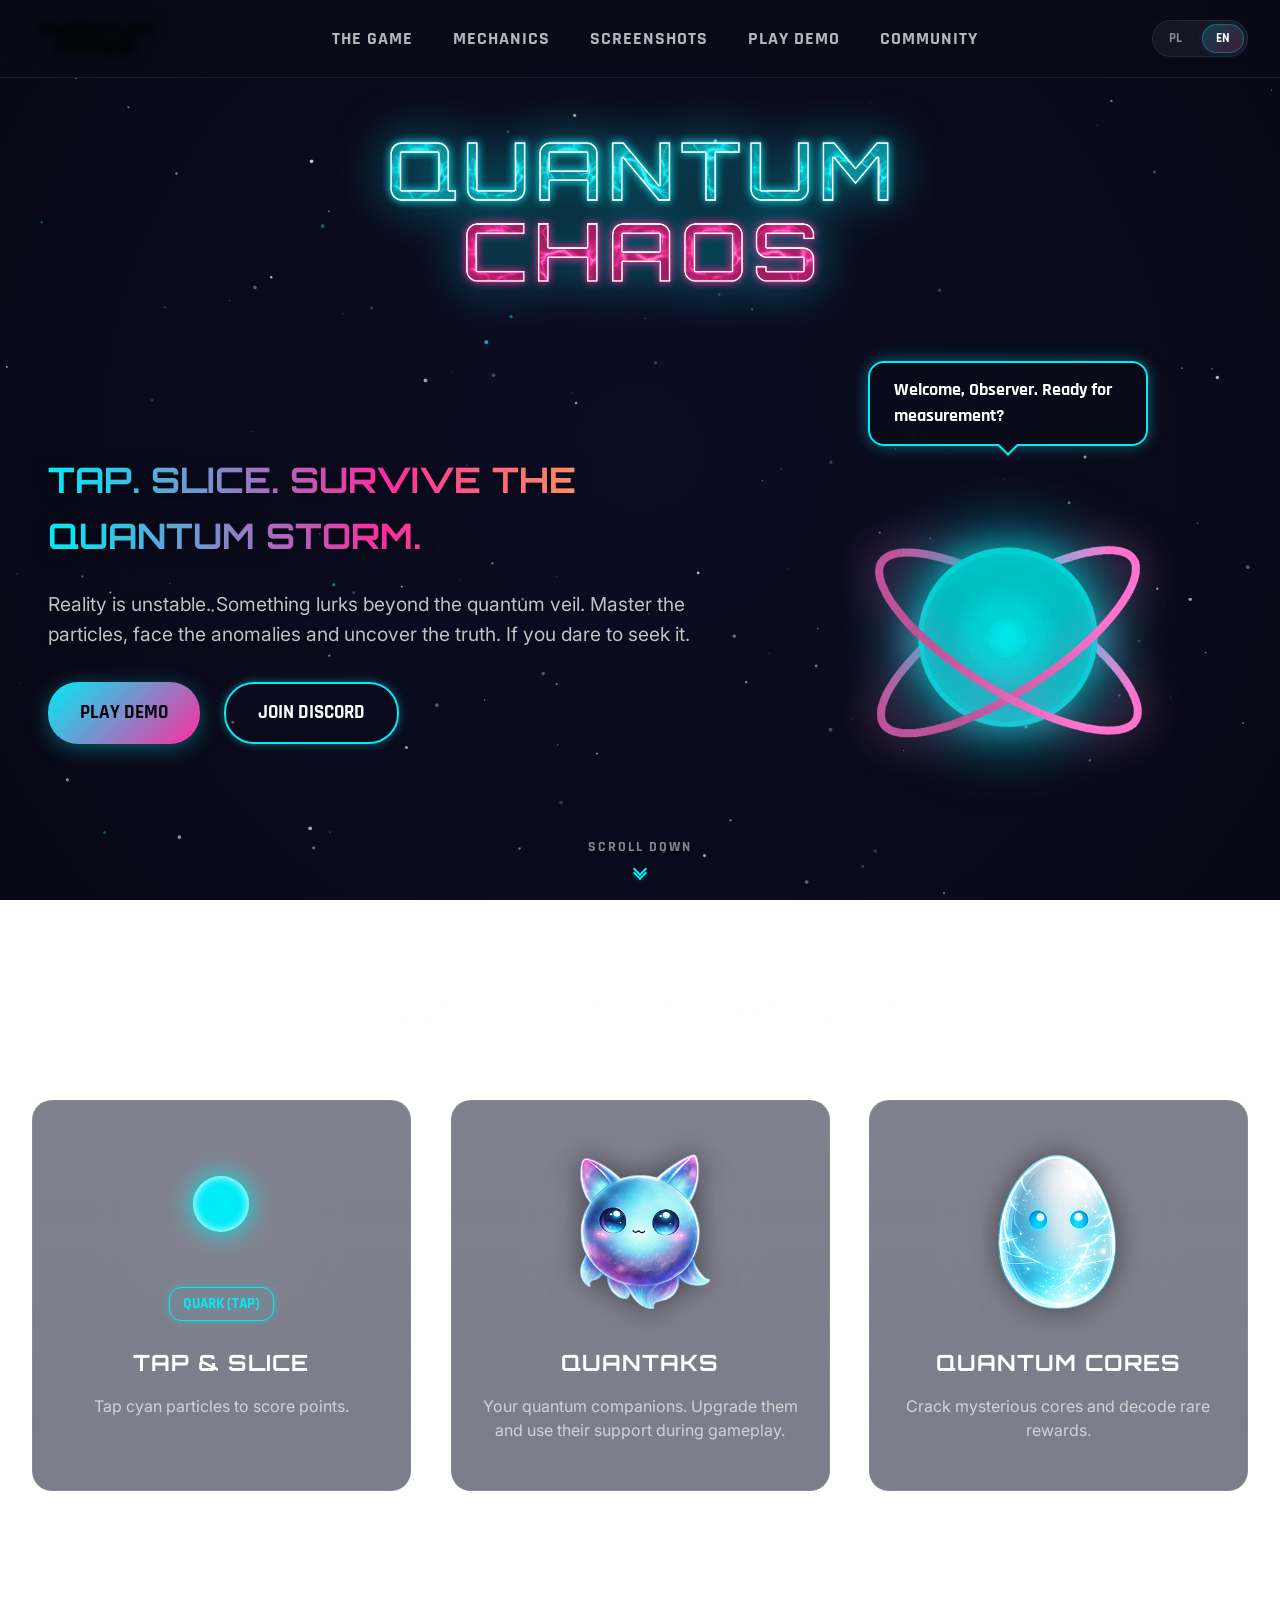
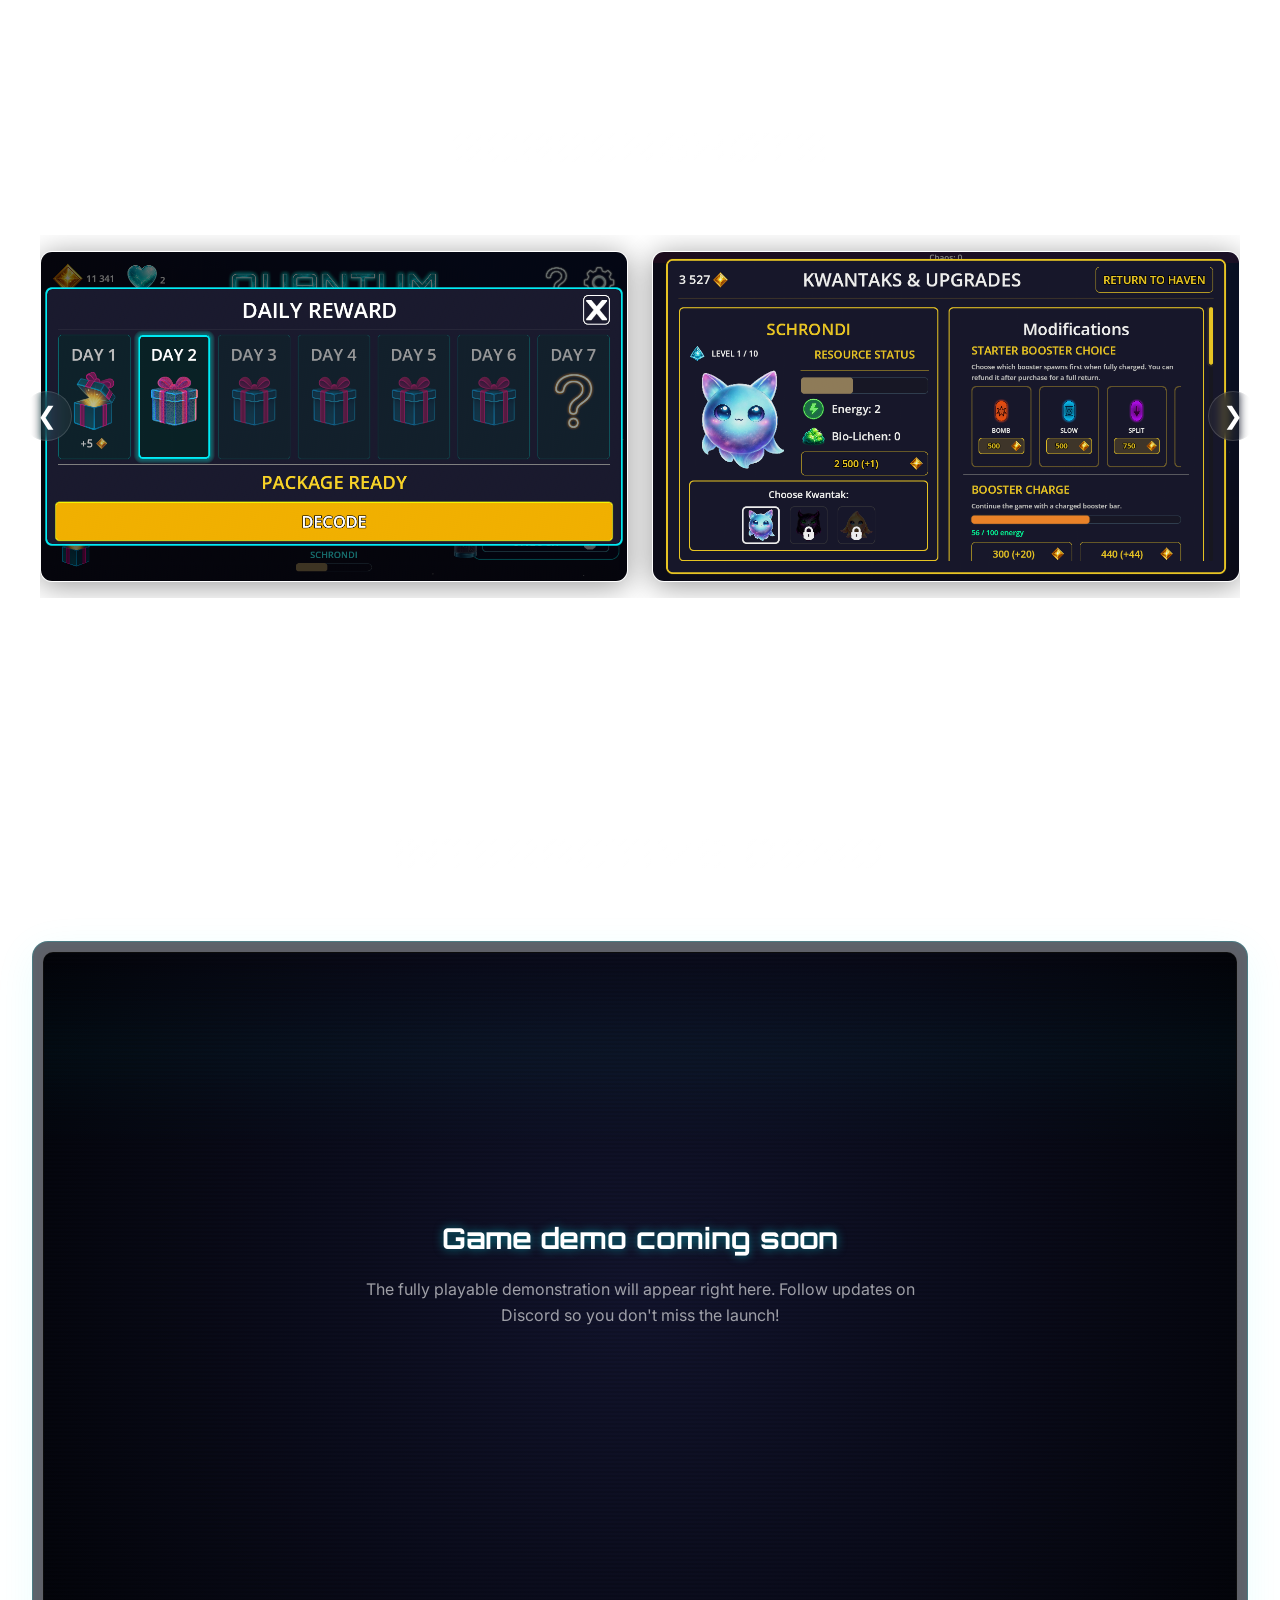
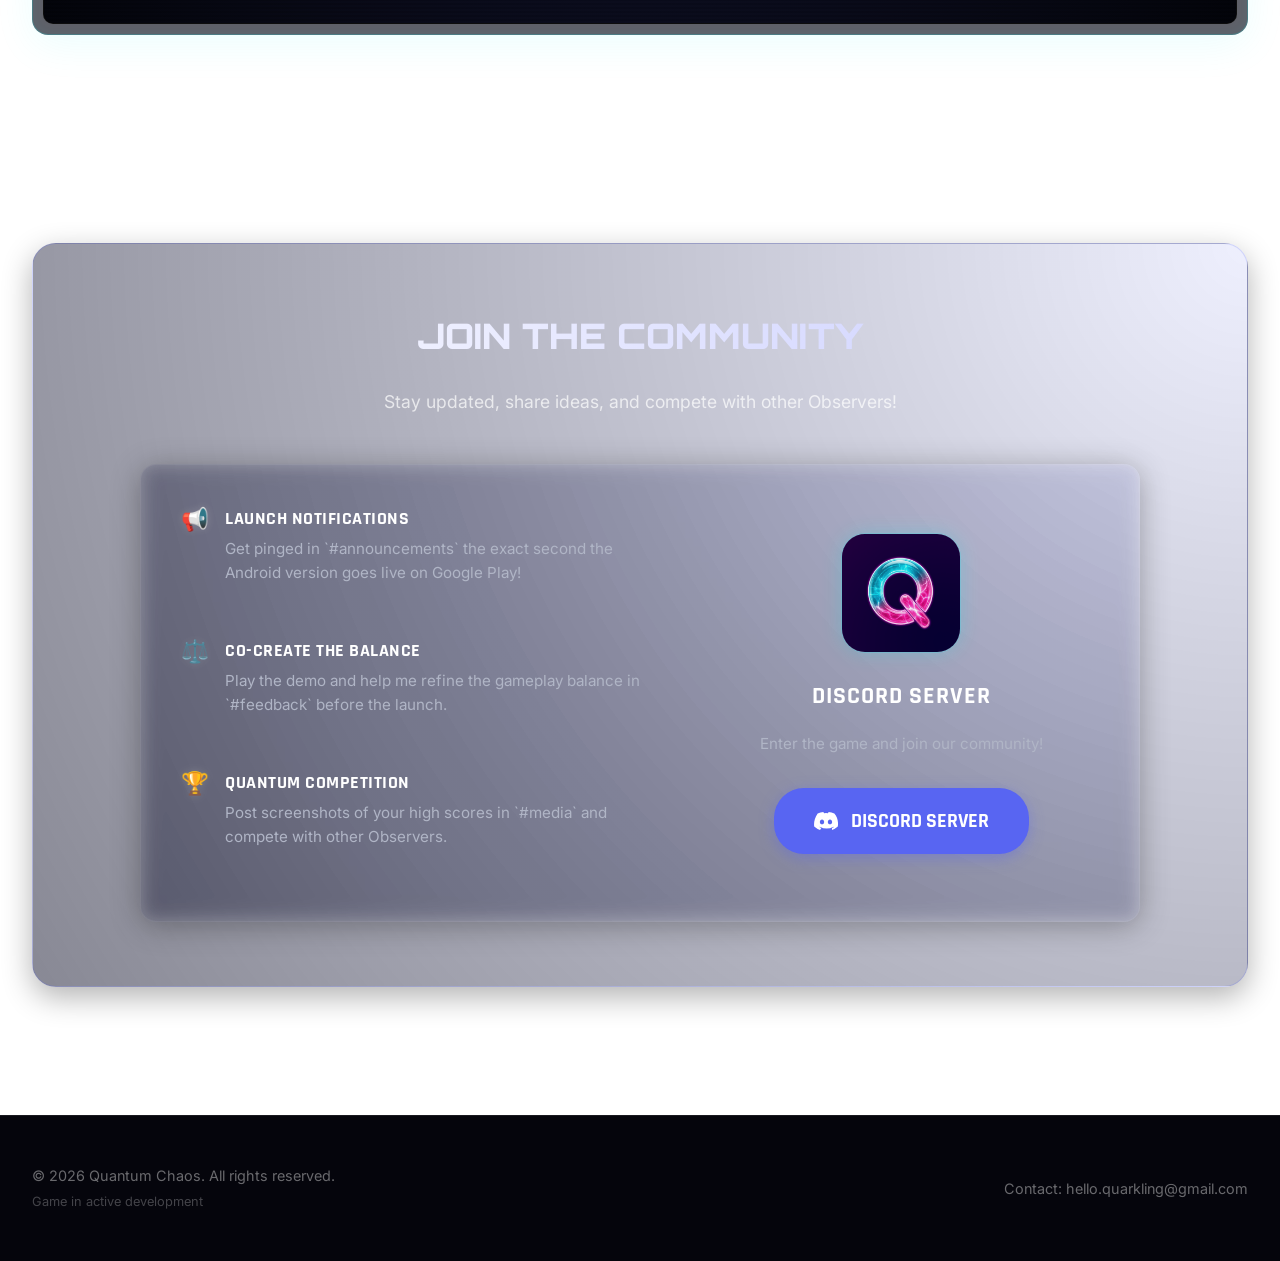
==== index.html @ 56777ae7 "Optimize mobile menu UX/UI with fluid typography, responsive gaps, CTA styling, and larger touch tar" ====
<!DOCTYPE html>
<html lang="pl">
<head>
    <meta charset="UTF-8">
    <meta name="viewport" content="width=device-width, initial-scale=1.0">
    <title>Quantum Chaos — Gra Mobilna</title>
    <meta name="description" content="Quantum Chaos — zręcznościowa gra mobilna osadzona w mrocznym kwantowym uniwersum. Zagraj w demo w przeglądarce.">
    <link rel="icon" type="image/png" href="Assets/Icon_192x192.png">
    
    <link rel="preconnect" href="https://fonts.googleapis.com">
    <link rel="preconnect" href="https://fonts.gstatic.com" crossorigin>
    <link href="https://fonts.googleapis.com/css2?family=Inter:wght@300;400;600&family=Orbitron:wght@500;700;900&family=Rajdhani:wght@500;700&display=swap" rel="stylesheet">
    
    <link rel="stylesheet" href="style.css?v=1.0.3">
</head>
<body>
    <canvas id="starsCanvas"></canvas>

    <!-- Header -->
    <header class="site-header">
        <div class="header-container">
            <a href="#" class="logo-link">
                <img src="Assets/QuantumTitle.png" alt="Quantum Chaos Logo" class="nav-logo">
            </a>
            <nav class="main-nav">
                <a href="#" data-i18n="nav_about">Gra</a>
                <a href="#mechanics" data-i18n="nav_mechanics">Mechaniki</a>
                <a href="#screenshots" data-i18n="nav_screenshots">Galeria</a>
                <a href="#demo" data-i18n="nav_demo">Zagraj w Demo</a>
                <a href="#community" data-i18n="nav_community">Społeczność</a>
            </nav>
            <div class="lang-switch">
                <button id="lang-pl" class="lang-btn active">PL</button>
                <button id="lang-en" class="lang-btn">EN</button>
            </div>
            <button class="burger-menu-btn" id="burger-menu-btn" aria-label="Toggle Navigation">
                <span class="burger-line"></span>
                <span class="burger-line"></span>
                <span class="burger-line"></span>
            </button>
        </div>
    </header>

    <!-- Mobile Menu Overlay -->
    <div class="mobile-menu-overlay" id="mobile-menu-overlay">
        <nav class="mobile-nav">
            <a href="#" data-i18n="nav_about" class="mobile-nav-link">Gra</a>
            <a href="#mechanics" data-i18n="nav_mechanics" class="mobile-nav-link">Mechaniki</a>
            <a href="#screenshots" data-i18n="nav_screenshots" class="mobile-nav-link">Galeria</a>
            <a href="#demo" data-i18n="nav_demo" class="mobile-nav-link mobile-cta-btn">Zagraj w Demo</a>
            <a href="#community" data-i18n="nav_community" class="mobile-nav-link">Społeczność</a>
            <div class="lang-switch mobile-lang-switch">
                <button id="mobile-lang-pl" class="lang-btn active">PL</button>
                <button id="mobile-lang-en" class="lang-btn">EN</button>
            </div>
        </nav>
    </div>

    <main>
        <!-- ==================== HERO SECTION ==================== -->
        <section class="hero-section">
            <div class="hero-logo-centered">
                <img src="Assets/QuantumTitle.png" alt="Quantum Chaos Logo" class="hero-logo">
            </div>
            <div class="hero-container-split" id="game-intro">
                <!-- Left Side: Texts & CTAs -->
                <div class="hero-text-side">
                    <h1 class="hero-tagline" data-i18n="hero_tagline">Stuknij. Przetnij. Przetrwaj kwantową burzę.</h1>
                    <p class="hero-description" data-i18n="hero_desc">Rzeczywistość jest niestabilna. Coś czai się za kwantową zasłoną. Opanuj cząstki, zmierz się z anomaliami i odkryj prawdę. O ile odważysz się jej szukać.</p>
                    <div class="hero-cta-container">
                        <a href="#demo" class="btn btn-primary" data-i18n="cta_play">Zagraj w Demo</a>
                        <a href="#community" class="btn btn-secondary" data-i18n="cta_discord">Dołącz na Discord</a>
                    </div>
                </div>

                <!-- Right Side: Interactive QUINN -->
                <div class="hero-quinn-side">
                    <div class="quinn-bubble" id="quinn-bubble">
                        <p id="quinn-bubble-text">Witaj, Obserwatorze. Gotowy na pomiar?</p>
                    </div>
                    <div class="quinn-character-wrapper">
                        <div class="quinn-character" id="quinn-character-interactive">
                            <img src="Assets/Quinn_back_ring.png" alt="" class="quinn-ring quinn-ring-back-1">
                            <img src="Assets/Quinn_back_ring_2.png" alt="" class="quinn-ring quinn-ring-back-2">
                            <img src="Assets/QUINN.png" alt="QUINN" class="quinn-body">
                            <img src="Assets/Quinn_front_ring.png" alt="" class="quinn-ring quinn-ring-front-1">
                            <img src="Assets/Quinn_front_ring_2.png" alt="" class="quinn-ring quinn-ring-front-2">
                        </div>
                    </div>
                </div>
            </div>
            
            <!-- Scroll Indicator -->
            <a href="#mechanics" class="scroll-indicator" id="scroll-indicator">
                <span class="scroll-text" data-i18n="scroll_indicator_text">Przewiń w dół</span>
                <div class="scroll-arrow">
                    <span></span>
                    <span></span>
                </div>
            </a>
        </section>

        <!-- ==================== MECHANICS SECTION ==================== -->
        <section id="mechanics" class="mechanics-section reveal-section">
            <div class="section-container">
                <h2 class="section-title reveal-item" data-i18n="mechanics_title">Mechaniki Kwantowe</h2>
                <div class="mechanics-grid">
                    <!-- Card 1: Tap & Slice (DYNAMIC) -->
                    <div class="mechanic-card reveal-card-1">
                        <div class="card-glow cyan"></div>
                        <div class="card-visual">
                            <div class="particle-showcase-box">
                                <div class="mobile-tap-overlay" id="mobile-tap-overlay">
                                    <span class="tap-text" data-i18n="tap_to_interact">Stuknij, aby zagrać!</span>
                                </div>
                                <div class="particle-view">
                                    <div class="particles-container">
                                        <div class="particle-line" id="dynamic-particle-line" style="display: none;"></div>
                                        <div class="particle-visual-element partner" id="dynamic-particle-partner" style="display: none;"></div>
                                        <div class="particle-visual-element" id="dynamic-particle"></div>
                                    </div>
                                    <canvas id="slash-canvas"></canvas>
                                </div>
                                <div class="particle-badge" id="particle-badge-text">KWARK (TAP)</div>
                            </div>
                        </div>
                        <h3 data-i18n="mech1_title">Stukaj i Tnij</h3>
                        <p class="card-desc" id="particle-desc-text" data-i18n="mech1_desc">Stukaj w cyjanowe cząstki, przecinaj magentowe mezony, unikaj antymaterii.</p>
                    </div>

                    <!-- Card 2: Kwanciaki -->
                    <div class="mechanic-card reveal-card-2">
                        <div class="card-glow magenta"></div>
                        <div class="card-visual">
                            <div class="kwantak-bounce-wrapper">
                                <img src="Assets/Shrondi_front_256.png" alt="Kwanciak Schrondi" class="card-screenshot" id="interactive-kwantak-img">
                            </div>
                        </div>
                        <h3 data-i18n="mech2_title">Kwanciaki</h3>
                        <p class="card-desc" data-i18n="mech2_desc">Twoi kwantowi towarzysze. Ulepszaj ich i korzystaj z ich wsparcia podczas rozgrywki.</p>
                    </div>

                    <!-- Card 3: Rdzenie -->
                    <div class="mechanic-card reveal-card-3">
                        <div class="card-glow gold"></div>
                        <div class="card-visual">
                            <div class="core-float-wrapper">
                                <img src="Assets/Core_Standard/QuantumCore_Standard_With_Eyes.png" alt="Rdzeń Kwantowy" class="card-screenshot" id="interactive-core-img">
                            </div>
                        </div>
                        <h3 data-i18n="mech3_title">Rdzenie Kwantowe</h3>
                        <p class="card-desc" data-i18n="mech3_desc">Rozbijaj tajemnicze rdzenie i dekoduj rzadkie nagrody.</p>
                    </div>
                    </div>
                </div>
            </section>

            <!-- ==================== SCREENSHOTS SECTION ==================== -->
            <section id="screenshots" class="screenshots-section reveal-section">
                <div class="section-container">
                    <h2 class="section-title reveal-item" data-i18n="screenshots_title">Galeria</h2>
                    <div class="carousel-container-outer reveal-item">
                        <button class="carousel-control prev" onclick="moveCarousel(-1)">&#10094;</button>
                        <div class="screenshot-carousel">
                            <div class="carousel-track" id="carousel-track">
                                <div class="screenshot-item" onclick="openLightbox(0)">
                                    <img src="Assets/Screenshots/1.png" alt="Quantum Chaos Gameplay 1" class="screenshot-img" loading="lazy">
                                    <div class="screenshot-overlay"><span class="zoom-icon">🔍</span></div>
                                </div>
                                <div class="screenshot-item" onclick="openLightbox(1)">
                                    <img src="Assets/Screenshots/2.png" alt="Quantum Chaos Gameplay 2" class="screenshot-img" loading="lazy">
                                    <div class="screenshot-overlay"><span class="zoom-icon">🔍</span></div>
                                </div>
                                <div class="screenshot-item" onclick="openLightbox(2)">
                                    <img src="Assets/Screenshots/3.png" alt="Quantum Chaos Gameplay 3" class="screenshot-img" loading="lazy">
                                    <div class="screenshot-overlay"><span class="zoom-icon">🔍</span></div>
                                </div>
                                <div class="screenshot-item" onclick="openLightbox(3)">
                                    <img src="Assets/Screenshots/4.png" alt="Quantum Chaos Gameplay 4" class="screenshot-img" loading="lazy">
                                    <div class="screenshot-overlay"><span class="zoom-icon">🔍</span></div>
                                </div>
                                <div class="screenshot-item" onclick="openLightbox(4)">
                                    <img src="Assets/Screenshots/5.png" alt="Quantum Chaos Gameplay 5" class="screenshot-img" loading="lazy">
                                    <div class="screenshot-overlay"><span class="zoom-icon">🔍</span></div>
                                </div>
                                <div class="screenshot-item" onclick="openLightbox(5)">
                                    <img src="Assets/Screenshots/6.png" alt="Quantum Chaos Gameplay 6" class="screenshot-img" loading="lazy">
                                    <div class="screenshot-overlay"><span class="zoom-icon">🔍</span></div>
                                </div>
                                <div class="screenshot-item" onclick="openLightbox(6)">
                                    <img src="Assets/Screenshots/7.png" alt="Quantum Chaos Gameplay 7" class="screenshot-img" loading="lazy">
                                    <div class="screenshot-overlay"><span class="zoom-icon">🔍</span></div>
                                </div>
                                <div class="screenshot-item" onclick="openLightbox(7)">
                                    <img src="Assets/Screenshots/8.png" alt="Quantum Chaos Gameplay 8" class="screenshot-img" loading="lazy">
                                    <div class="screenshot-overlay"><span class="zoom-icon">🔍</span></div>
                                </div>
                                <div class="screenshot-item" onclick="openLightbox(8)">
                                    <img src="Assets/Screenshots/9.png" alt="Quantum Chaos Gameplay 9" class="screenshot-img" loading="lazy">
                                    <div class="screenshot-overlay"><span class="zoom-icon">🔍</span></div>
                                </div>
                            </div>
                        </div>
                        <button class="carousel-control next" onclick="moveCarousel(1)">&#10095;</button>
                    </div>
                </div>
            </section>

            <!-- Lightbox Modal -->
            <div id="screenshot-lightbox" class="lightbox-modal" onclick="closeLightbox()">
                <span class="lightbox-close">&times;</span>
                <div class="lightbox-content-wrapper" onclick="event.stopPropagation()">
                    <button class="lightbox-prev" onclick="prevLightboxImage()">&#10094;</button>
                    <img id="lightbox-img" class="lightbox-img" src="" alt="Lightbox View">
                    <button class="lightbox-next" onclick="nextLightboxImage()">&#10095;</button>
                </div>
            </div>

            <!-- ==================== DEMO SECTION ==================== -->
        <section id="demo" class="demo-section reveal-section">
            <div class="section-container">
                <h2 class="section-title reveal-item" data-i18n="demo_title">Interaktywne Demo</h2>
                <div class="game-container-wrapper reveal-item">
                    <div class="game-container">
                        <div class="godot-placeholder">
                            <div class="placeholder-content">
                                <h3 data-i18n="placeholder_title">Demo wkrótce</h3>
                                <p data-i18n="placeholder_desc">Tutaj pojawi się grywalna wersja demo prosto z silnika Godot. Śledź nasz Discord, aby nie przegapić premiery!</p>
                            </div>
                        </div>
                        <iframe id="game-iframe" src="" frameborder="0" allowfullscreen style="display: none; width: 100%; height: 100%;"></iframe>
                    </div>
                </div>
            </div>
        </section>

        <!-- ==================== COMMUNITY SECTION ==================== -->
        <section id="community" class="community-section reveal-section">
            <div class="section-container">
                <div class="community-box reveal-item">
                    <h2 data-i18n="comm_title">Dołącz do Społeczności</h2>
                    <p data-i18n="comm_desc">Bądź na bieżąco z rozwojem, zgłaszaj pomysły i rywalizuj z innymi Obserwatorami!</p>
                    
                    <div class="community-layout">
                        <!-- Discord Column -->
                        <div class="community-column discord-column">
                            <!-- Left Side: Benefits -->
                            <div class="discord-benefits-side">
                                <ul class="discord-benefits-list">
                                    <li>
                                        <span class="benefit-icon">📢</span>
                                        <div class="benefit-content">
                                            <strong data-i18n="discord_benefit1_title">Informacje o premierze</strong>
                                            <p data-i18n="discord_benefit1_desc">Otrzymaj powiadomienie na `#announcements` dokładnie w momencie, gdy wersja na Androida trafi do Google Play!</p>
                                        </div>
                                    </li>
                                    <li>
                                        <span class="benefit-icon">⚖️</span>
                                        <div class="benefit-content">
                                            <strong data-i18n="discord_benefit2_title">Współtworzenie balansu</strong>
                                            <p data-i18n="discord_benefit2_desc">Graj w demo i pomóż mi dopracować balans rozgrywki przed premierą w kanale `#feedback`.</p>
                                        </div>
                                    </li>
                                    <li>
                                        <span class="benefit-icon">🏆</span>
                                        <div class="benefit-content">
                                            <strong data-i18n="discord_benefit3_title">Kwantowa rywalizacja</strong>
                                            <p data-i18n="discord_benefit3_desc">Wrzucaj zrzuty ekranu ze swoimi rekordami na `#media` i rywalizuj z innymi Obserwatorami.</p>
                                        </div>
                                    </li>
                                </ul>
                            </div>
                            
                            <!-- Right Side: CTA Button -->
                            <div class="discord-cta-side">
                                <img src="Assets/Icon_432x432.png" alt="Quantum Chaos Logo" class="discord-game-icon" width="120" height="120">
                                <h3 data-i18n="discord_heading">Serwer Discord</h3>
                                <p class="discord-cta-text" data-i18n="discord_cta_subtext">Wejdź do gry i dołącz do naszej społeczności!</p>
                                <a href="https://discord.gg/u4ZUQzcpVF" target="_blank" class="btn btn-discord btn-pulse">
                                    <svg class="discord-svg" xmlns="http://www.w3.org/2000/svg" viewBox="0 0 127.14 96.36">
                                        <path fill="currentColor" d="M107.7,8.07A105.15,105.15,0,0,0,77.26,0a77.19,77.19,0,0,0-3.3,6.83A96.67,96.67,0,0,0,53.22,6.83,77.19,77.19,0,0,0,49.88,0,105.15,105.15,0,0,0,19.44,8.07C3.66,31.58-1.86,54.65,1,77.53A105.73,105.73,0,0,0,32,96.36a77.7,77.7,0,0,0,6.63-10.85,68.43,68.43,0,0,1-10.4-5c.87-.64,1.71-1.32,2.51-2a75.7,75.7,0,0,0,72.82,0c.8.71,1.64,1.39,2.51,2a68.21,68.21,0,0,1-10.4,5A77.7,77.7,0,0,0,95.14,96.36a105.73,105.73,0,0,0,31-18.83C130,50.22,123.81,27.42,107.7,8.07ZM42.45,65.69C36.18,65.69,31,60,31,53S36.18,40.36,42.45,40.36,53.83,46,53.83,53,48.72,65.69,42.45,65.69Zm42.24,0C78.41,65.69,73.24,60,73.24,53S78.41,40.36,84.69,40.36,96.07,46,96.07,53,91,65.69,84.69,65.69Z"/>
                                    </svg>
                                    Discord Server
                                </a>
                            </div>
                        </div>
                        
                        <!-- Newsletter Column (Commented out because we are disabling the newsletter for now)
                        <div class="community-column newsletter-column">
                            <h3 data-i18n="newsletter_heading">Kwantowy Biuletyn</h3>
                            <p data-i18n="newsletter_text">Bądź pierwszy, gdy gra wyjdzie na Androida! Zostaw e-mail, aby otrzymać powiadomienie o premierze.</p>
                            <form action="https://formsubmit.co/hello.quarkling@gmail.com" method="POST" class="newsletter-form">
                                <input type="text" name="_honey" style="display:none">
                                <input type="hidden" name="_captcha" value="false">
                                <input type="hidden" name="_subject" value="Quantum Chaos - Nowy zapis na listę Obserwatorów!">
                                <div class="form-group">
                                    <input type="email" name="email" placeholder="Twój e-mail..." required class="form-input" data-i18n-placeholder="newsletter_placeholder">
                                    <button type="submit" class="btn btn-submit" data-i18n="newsletter_submit">Zapisz się</button>
                                </div>
                                <label class="checkbox-label">
                                    <input type="checkbox" required name="gdpr_consent" class="form-checkbox">
                                    <span class="checkbox-text" data-i18n="newsletter_consent">Wyrażam zgodę na otrzymywanie informacji o premierze gry.</span>
                                </label>
                            </form>
                        </div>
                        -->
                    </div>
                </div>
            </div>
        </section>
    </main>

    <!-- Footer -->
    <footer class="site-footer">
        <div class="footer-container">
            <div class="footer-left">
                <p>&copy; 2026 Quantum Chaos. <span data-i18n="footer_rights">Wszelkie prawa zastrzeżone.</span></p>
                <p class="footer-sub" data-i18n="footer_dev">Gra w aktywnym rozwoju</p>
            </div>
            <div class="footer-right">
                <a href="#" id="footer-contact-link"><span data-i18n="footer_contact_label">Kontakt</span>: hello.quarkling@gmail.com</a>
                <!-- <a href="privacy.html" data-i18n="footer_privacy" id="footer-privacy-link">Polityka Prywatności</a> (Commented out because the newsletter is disabled) -->
            </div>
        </div>
    </footer>

    <!-- SVG Filters for precise Godot-like Multiplicative Modulate coloring -->
    <svg width="0" height="0" style="position: absolute;">
        <defs>
            <filter id="color-cyan-filter">
                <!-- Cyan tint: maps grayscale/white to #00ecf6, keeps black details -->
                <feColorMatrix type="matrix" values="
                    0 0 0 0 0.00
                    0 0.925 0 0 0
                    0 0 0.965 0 0
                    0 0 0 1 0
                " />
            </filter>
            <filter id="color-magenta-filter">
                <!-- Magenta tint: maps grayscale/white to #fe2c9e, keeps black details -->
                <feColorMatrix type="matrix" values="
                    0.996 0 0 0 0
                    0 0.172 0 0 0
                    0 0 0.62 0 0
                    0 0 0 1 0
                " />
            </filter>
            <filter id="color-gold-filter">
                <!-- Gold tint: maps grayscale/white to #ffd933, keeps black details -->
                <feColorMatrix type="matrix" values="
                    1.0 0 0 0 0
                    0 0.85 0 0 0
                    0 0 0.20 0 0
                    0 0 0 1 0
                " />
            </filter>
        </defs>
    </svg>

    <script src="script.js?v=1.0.3"></script>
</body>
</html>
---- style.css ----
:root{--color-cyan:#00ecf6;--color-cyan-glow:rgba(0,236,246,0.4);--color-magenta:#fe2c9e;--color-magenta-glow:rgba(254,44,158,0.4);--color-gold:#ffd933;--color-gold-glow:rgba(255,217,51,0.3);--color-discord:#5865F2;--color-discord-glow:rgba(88,101,242,0.4);--bg-dark:#0a0b18;--bg-darker:#05050c;--bg-card:rgba(18,19,43,0.55);--bg-glass:rgba(10,11,24,0.65);--border-glass:rgba(255,255,255,0.08);--font-main:'Inter',sans-serif;--font-title:'Orbitron',sans-serif;--font-accent:'Rajdhani',sans-serif;--transition-fast:0.2s ease;--transition-normal:0.4s cubic-bezier(0.25,0.8,0.25,1);}*{box-sizing:border-box;margin:0;padding:0;scroll-behavior:smooth;-webkit-tap-highlight-color:transparent;}html,body{background-color:transparent;color:#ffffff;font-family:var(--font-main);overflow-x:hidden;line-height:1.6;width:100%;max-width:100vw;}::selection{background-color:var(--color-cyan);color:var(--bg-darker);text-shadow:none;}img{user-select:none;-webkit-user-select:none;-webkit-user-drag:none;}.quinn-character img,.screenshot-item img{pointer-events:none;}#starsCanvas{position:fixed;top:0;left:0;width:100vw;height:100vh;z-index:-1;background:radial-gradient(circle at center,#0e0f2b 0%,var(--bg-darker) 100%);}::-webkit-scrollbar{width:8px;}::-webkit-scrollbar-track{background:var(--bg-darker);}::-webkit-scrollbar-thumb{background:rgba(255,255,255,0.15);border-radius:4px;}::-webkit-scrollbar-thumb:hover{background:var(--color-cyan);box-shadow:0 0 10px var(--color-cyan);}.site-header{position:fixed;top:0;left:0;width:100%;z-index:100;background:var(--bg-glass);backdrop-filter:blur(12px);border-bottom:1px solid var(--border-glass);}.header-container{max-width:1400px;margin:0 auto;padding:1rem 2rem;display:flex;justify-content:space-between;align-items:center;}.logo-link{opacity:0;transform:scale(0.6) translate(-20px,0);pointer-events:none;transition:opacity 0.5s cubic-bezier(0.19,1,0.22,1),transform 0.6s cubic-bezier(0.19,1,0.22,1),filter 0.4s ease;filter:blur(5px) brightness(0);}.logo-link.visible{opacity:1;transform:scale(1) translate(0,0);pointer-events:auto;filter:blur(0) brightness(1);animation:quantumAppear 0.18s cubic-bezier(0.215,0.61,0.355,1);}.logo-link.teleportout{animation:quantumDisappear 0.18s cubic-bezier(0.55,0.055,0.675,0.19) forwards;pointer-events:none;}.nav-logo{height:45px;display:block;filter:drop-shadow(0 0 8px rgba(0,236,246,0.3));transition:var(--transition-fast);}.nav-logo:hover{transform:scale(1.03);filter:drop-shadow(0 0 15px var(--color-cyan));}.main-nav{display:flex;gap:2.5rem;}.main-nav a{color:rgba(255,255,255,0.7);text-decoration:none;font-family:var(--font-accent);font-size:1.15rem;font-weight:700;text-transform:uppercase;letter-spacing:1px;transition:var(--transition-fast);position:relative;padding:0.25rem 0;}.main-nav a::after{content:'';position:absolute;bottom:0;left:0;width:0;height:2px;background:linear-gradient(90deg,var(--color-cyan),var(--color-magenta));transition:var(--transition-fast);}.main-nav a:hover{color:#fff;text-shadow:0 0 8px var(--color-cyan-glow);}.main-nav a:hover::after{width:100%;}.lang-switch{display:flex;gap:0.5rem;background:rgba(255,255,255,0.05);padding:3px;border-radius:20px;border:1px solid var(--border-glass);}.lang-btn{background:transparent;border:none;color:rgba(255,255,255,0.5);font-family:var(--font-accent);font-weight:700;padding:0.3rem 0.8rem;border-radius:15px;cursor:pointer;transition:var(--transition-fast);}.lang-btn.active,.lang-btn:hover{color:#fff;background:linear-gradient(135deg,rgba(0,236,246,0.2),rgba(254,44,158,0.2));border:1px solid rgba(0,236,246,0.3);box-shadow:0 0 10px rgba(0,236,246,0.1);}.section-container{max-width:1400px;margin:0 auto;padding:5rem 2rem;}.section-title{font-family:var(--font-title);font-size:2.5rem;font-weight:900;text-align:center;margin-bottom:3.5rem;text-transform:uppercase;letter-spacing:2px;background:linear-gradient(135deg,#ffffff 30%,rgba(255,255,255,0.7));-webkit-background-clip:text;-webkit-text-fill-color:transparent;filter:drop-shadow(0 2px 10px rgba(0,0,0,0.5));}.btn{display:inline-flex;align-items:center;justify-content:center;padding:0.85rem 2rem;font-family:var(--font-accent);font-size:1.2rem;font-weight:700;text-transform:uppercase;text-decoration:none;border-radius:30px;cursor:pointer;transition:var(--transition-normal);text-align:center;border:none;}.btn-primary{background:linear-gradient(135deg,var(--color-cyan),var(--color-magenta));color:var(--bg-darker);box-shadow:0 4px 20px rgba(0,236,246,0.35);}.btn-primary:hover{transform:translateY(-3px) scale(1.03);box-shadow:0 8px 30px rgba(254,44,158,0.6);color:#fff;}.btn-secondary{background:transparent;color:#fff;border:2px solid var(--color-cyan);box-shadow:0 0 10px var(--color-cyan-glow);}.btn-secondary:hover{transform:translateY(-3px) scale(1.03);background:rgba(0,236,246,0.1);box-shadow:0 0 25px var(--color-cyan);}.btn-discord{background:var(--color-discord);color:#fff;box-shadow:0 4px 15px var(--color-discord-glow);display:inline-flex;align-items:center;justify-content:center;gap:0.8rem;}.btn-discord:hover{transform:translateY(-3px) scale(1.03);background:#4752c4;box-shadow:0 8px 25px var(--color-discord);}.discord-svg{width:24px;height:24px;}@keyframes buttonPulse{0%{box-shadow:0 0 0 0 rgba(88,101,242,0.7);}70%{box-shadow:0 0 0 15px rgba(88,101,242,0);}100%{box-shadow:0 0 0 0 rgba(88,101,242,0);}}.btn-pulse{animation:buttonPulse 2s infinite;}.hero-section{min-height:100vh;max-height:1100px;display:flex;flex-direction:column;align-items:center;justify-content:center;padding-top:100px;padding-bottom:50px;position:relative;}.hero-container-split{display:flex;max-width:1400px;width:100%;margin:0 auto;padding:0 3rem;align-items:center;gap:4rem;}.hero-text-side{flex:1.2;text-align:left;}.hero-quinn-side{flex:0.8;display:flex;flex-direction:column;align-items:center;position:relative;user-select:none;}.quinn-bubble{background:var(--bg-glass);border:2px solid var(--color-cyan);border-radius:16px;padding:0 1.5rem;position:relative;max-width:320px;width:280px;height:85px;display:flex;align-items:center;justify-content:center;box-shadow:0 0 15px var(--color-cyan-glow);margin-bottom:1rem;backdrop-filter:blur(10px);transition:var(--transition-normal);}.quinn-bubble::after{content:'';position:absolute;bottom:-12px;left:50%;transform:translateX(-50%);border-width:12px 12px 0;border-style:solid;border-color:var(--color-cyan) transparent;display:block;width:0;}.quinn-bubble::before{content:'';position:absolute;bottom:-9px;left:50%;transform:translateX(-50%);border-width:9px 9px 0;border-style:solid;border-color:var(--bg-dark) transparent;display:block;width:0;z-index:1;}#quinn-bubble-text{font-family:var(--font-accent);font-size:1.15rem;font-weight:700;color:#ffffff;line-height:1.4;}.quinn-character-wrapper{display:flex;justify-content:center;margin-bottom:1.5rem;animation:quinnBreathe 4s ease-in-out infinite;}.quinn-character{position:relative;width:350px;height:350px;display:flex;justify-content:center;align-items:center;cursor:pointer;}.quinn-body{position:absolute;width:350px;height:350px;object-fit:contain;z-index:3;filter:url(#color-cyan-filter) drop-shadow(0 0 35px rgba(0,236,246,0.7));}.quinn-character.shielded .quinn-body{filter:url(#color-gold-filter) drop-shadow(0 0 35px rgba(255,217,51,0.7));}@keyframes quinnBreathe{0%,100%{transform:scale(1);}50%{transform:scale(1.05);}}.quinn-ring{position:absolute;object-fit:contain;filter:url(#color-magenta-filter) drop-shadow(0 0 20px rgba(254,44,158,0.6));}.quinn-ring-back-1,.quinn-ring-front-1{width:315px;height:315px;}.quinn-ring-back-2,.quinn-ring-front-2{width:315px;height:315px;}.quinn-ring-back-1{z-index:1;animation:ringRotate1 7s linear infinite;}.quinn-ring-back-2{z-index:1;animation:ringRotate2 5s linear infinite reverse;}.quinn-ring-front-1{z-index:5;animation:ringRotate1 7s linear infinite;}.quinn-ring-front-2{z-index:5;animation:ringRotate2 5s linear infinite reverse;}@keyframes ringRotate1{from{transform:rotate(0deg);}to{transform:rotate(360deg);}}@keyframes ringRotate2{from{transform:rotate(0deg);}to{transform:rotate(360deg);}}.quinn-character.poke{animation:pokePulse 0.6s cubic-bezier(0.175,0.885,0.32,1.275);}@keyframes pokePulse{0%{transform:scale(1) rotate(0);}20%{transform:scale(1.18) rotate(-8deg);}100%{transform:scale(1) rotate(0);}}.quinn-character.pissed{animation:glitchVibration 0.3s infinite,vanishQuinn 0.4s ease-in 0.3s forwards;}@keyframes glitchVibration{0%,100%{transform:translate(0,0) scale(1.1);}20%{transform:translate(-8px,4px) scale(1.15);}40%{transform:translate(6px,-4px) scale(1.05);}60%{transform:translate(-4px,-6px) scale(1.15);}80%{transform:translate(8px,4px) scale(1.1);}}@keyframes vanishQuinn{0%{transform:scale(1.1);opacity:1;filter:url(#color-cyan-filter) brightness(3);}100%{transform:scale(0);opacity:0;}}.hero-logo-centered{text-align:center;margin-bottom:2.5rem;width:100%;}.hero-logo{max-width:100%;width:560px;height:auto;filter:drop-shadow(0 0 25px rgba(0,236,246,0.55));animation:floatTitle 6s ease-in-out infinite;}.hero-logo.teleportout{animation:quantumDisappear 0.18s cubic-bezier(0.55,0.055,0.675,0.19) forwards;pointer-events:none;}.hero-logo.teleportin{animation:quantumAppear 0.18s cubic-bezier(0.215,0.61,0.355,1) forwards;}@keyframes floatTitle{0%,100%{transform:translateY(0);}50%{transform:translateY(-8px);}}@keyframes quantumDisappear{0%{opacity:1;filter:blur(0px) drop-shadow(0 0 25px rgba(0,236,246,0.55)) brightness(1);transform:scale(1);}60%{opacity:0.9;filter:blur(4px) drop-shadow(0 0 35px var(--color-cyan)) brightness(1.8);transform:scale(1.4,0.4);}100%{opacity:0;filter:blur(12px) drop-shadow(0 0 45px var(--color-cyan)) brightness(2.5);transform:scale(1.8,0.05);}}.hero-tagline{font-family:var(--font-title);font-size:2.2rem;font-weight:700;margin-bottom:1.5rem;text-transform:uppercase;background:linear-gradient(90deg,var(--color-cyan),var(--color-magenta),var(--color-gold));-webkit-background-clip:text;-webkit-text-fill-color:transparent;filter:drop-shadow(0 2px 8px rgba(0,0,0,0.5));}.hero-description{font-size:1.2rem;color:rgba(255,255,255,0.75);margin-bottom:2rem;max-width:750px;text-shadow:0 2px 4px rgba(0,0,0,0.5);}.hero-cta-container{display:flex;gap:1.5rem;flex-wrap:wrap;justify-content:flex-start;}.mechanics-grid{display:grid;grid-template-columns:repeat(auto-fit,minmax(300px,1fr));gap:2.5rem;}.mechanic-card{background:var(--bg-card);border:1px solid var(--border-glass);border-radius:20px;padding:2.5rem 1.5rem 3rem;text-align:center;position:relative;overflow:hidden;backdrop-filter:blur(10px);transition:var(--transition-normal);}.mechanic-card::before{content:'';position:absolute;top:0;left:0;width:100%;height:100%;background:linear-gradient(180deg,rgba(255,255,255,0.03) 0%,transparent 100%);pointer-events:none;}.mechanic-card:hover{transform:translateY(-8px);border-color:rgba(255,255,255,0.18);box-shadow:0 15px 35px rgba(0,0,0,0.4);}.card-glow{position:absolute;bottom:-150px;left:50%;transform:translateX(-50%);width:300px;height:300px;border-radius:50%;filter:blur(80px);opacity:0.15;pointer-events:none;transition:var(--transition-normal);}.mechanic-card:hover .card-glow.cyan{background-color:var(--color-cyan);opacity:0.25;}.mechanic-card:hover .card-glow.magenta{background-color:var(--color-magenta);opacity:0.25;}.mechanic-card:hover .card-glow.gold{background-color:var(--color-gold);opacity:0.25;}.card-visual{position:relative;width:100%;height:180px;display:flex;justify-content:center;align-items:center;margin-bottom:1.5rem;border-radius:12px;background:radial-gradient(circle,rgba(255,255,255,0.03) 0%,transparent 70%);}.card-screenshot{max-width:90%;max-height:160px;object-fit:contain;filter:drop-shadow(0 0 15px rgba(0,0,0,0.5));transition:var(--transition-normal);}.mechanic-card:hover .card-screenshot{transform:scale(1.05);}.mechanic-card h3{font-family:var(--font-title);font-size:1.4rem;font-weight:700;margin-bottom:0.8rem;text-transform:uppercase;letter-spacing:1px;}.mechanic-card:hover h3{color:#fff;text-shadow:0 0 8px rgba(255,255,255,0.4);}.card-desc{font-size:1rem;color:rgba(255,255,255,0.65);line-height:1.5;min-height:3rem;}.particle-showcase-box{display:flex;flex-direction:column;align-items:center;justify-content:center;width:100%;height:100%;}.particle-view{position:relative;width:100%;flex:1;display:flex;align-items:center;justify-content:center;user-select:none;-webkit-user-select:none;}.particles-container{position:absolute;width:140px;height:120px;display:flex;align-items:center;justify-content:center;pointer-events:none;user-select:none;-webkit-user-select:none;}.particle-visual-element{border-radius:50%;transition:background-color 0.2s,box-shadow 0.2s,border 0.2s,width 0.2s,height 0.2s;}.particle-visual-element.quark{width:56px;height:56px;background:var(--color-cyan);box-shadow:0 0 25px var(--color-cyan),inset 0 0 10px #ffffff;border:none;transform:none;}.particle-visual-element.meson{width:35px;height:35px;background:var(--color-magenta);box-shadow:0 0 25px var(--color-magenta),inset 0 0 10px #ffffff;border:none;transform:none;}.particle-visual-element.antimatter{width:63px;height:63px;background:#1a1a1a;border:2px solid rgba(255,255,255,0.25);box-shadow:0 0 15px rgba(255,255,255,0.15);transform:none;}.particle-visual-element.entangled{width:28px;height:28px;position:absolute;left:20px;bottom:25px;}.partner.entangled-partner{width:28px;height:28px;position:absolute;right:20px;top:25px;}.particle-line.entangled-line{position:absolute;height:3px;width:105px;transform:rotate(-35deg);}.particle-showcase-box.state-good .entangled{background:var(--color-cyan);box-shadow:0 0 18px var(--color-cyan),inset 0 0 6px #ffffff;border:none;}.particle-showcase-box.state-good .entangled-partner{background:var(--color-cyan);box-shadow:0 0 18px var(--color-cyan),inset 0 0 6px #ffffff;border:none;}.particle-showcase-box.state-good .entangled-line{background:var(--color-cyan);box-shadow:0 0 10px var(--color-cyan);}.particle-showcase-box.state-bad .entangled{background:var(--color-magenta);box-shadow:0 0 18px var(--color-magenta),inset 0 0 6px #ffffff;border:none;}.particle-showcase-box.state-bad .entangled-partner{background:var(--color-magenta);box-shadow:0 0 18px var(--color-magenta),inset 0 0 6px #ffffff;border:none;}.particle-showcase-box.state-bad .entangled-line{background:var(--color-magenta);box-shadow:0 0 10px var(--color-magenta);}#slash-canvas{position:absolute;top:0;left:0;width:100%;height:100%;pointer-events:none;z-index:5;}.particle-view{cursor:crosshair;}.floating-score{position:absolute;font-family:var(--font-accent);font-weight:700;font-size:1.45rem;pointer-events:none;user-select:none;z-index:15;transform:translate(-50%,-50%) rotate(var(--rot,0deg));animation:floatUp 1.6s cubic-bezier(0.25,1,0.5,1) forwards;}.shockwave-ring{position:absolute;border:2.5px solid var(--color);border-radius:50%;pointer-events:none;z-index:7;transform:translate(-50%,-50%);animation:shockwaveExpand 0.25s cubic-bezier(0.165,0.84,0.44,1) forwards;}@keyframes shockwaveExpand{0%{width:0px;height:0px;opacity:0.9;border-width:2.5px;}100%{width:var(--max-radius);height:var(--max-radius);opacity:0;border-width:0.5px;}}.floating-score.points{color:var(--color-cyan);text-shadow:0 0 10px var(--color-cyan-glow);}.floating-score.chaos{color:var(--color-magenta);text-shadow:0 0 10px var(--color-magenta-glow);}@keyframes floatUp{0%{transform:translate(-50%,-50%) rotate(var(--rot,0deg)) scale(1.3);opacity:1;}60%{opacity:1;}100%{transform:translate(-50%,-100px) rotate(var(--rot,0deg)) scale(0.85);opacity:0;}}.particle-spark{position:absolute;width:5px;height:5px;border-radius:50%;pointer-events:none;z-index:8;animation:sparkBurst 0.6s cubic-bezier(0.1,0.8,0.3,1) forwards;}@keyframes sparkBurst{0%{transform:translate(0,0) scale(1);opacity:1;}100%{transform:translate(var(--tx),var(--ty)) scale(0);opacity:0;}}.particle-visual-element.annihilated{animation:collapseAnnihilate 0.25s cubic-bezier(0.25,0.46,0.45,0.94) forwards !important;}@keyframes collapseAnnihilate{0%{transform:scale(1);filter:brightness(1);opacity:1;}35%{transform:scale(1.3);filter:brightness(2.2);opacity:1;}100%{transform:scale(0);filter:brightness(3);opacity:0;}}.particle-showcase-box.shake-card{animation:cardShake 0.4s ease-in-out;}@keyframes cardShake{0%,100%{transform:translate(0,0);}20%,60%{transform:translate(-6px,0);}40%,80%{transform:translate(6px,0);}}.particle-showcase-box.glitch{animation:particleGlitch 0.2s linear;}@keyframes particleGlitch{0%,100%{filter:skew(0) brightness(1);}33%{filter:skew(5deg) brightness(2) contrast(2);}66%{filter:skew(-5deg) brightness(0.5);}}.particle-badge{margin-top:1.2rem;font-family:var(--font-accent);font-weight:700;color:var(--color-cyan);text-transform:uppercase;border:1px solid var(--color-cyan);padding:0.25rem 0.8rem;border-radius:12px;font-size:0.95rem;box-shadow:0 0 8px var(--color-cyan-glow);background:rgba(0,236,246,0.05);}.demo-section{}.game-container-wrapper{background:var(--bg-glass);border:1px solid rgba(0,236,246,0.2);border-radius:16px;padding:10px;box-shadow:0 10px 40px rgba(0,236,246,0.08),inset 0 0 15px rgba(0,236,246,0.05);backdrop-filter:blur(10px);max-width:1280px;margin:0 auto;}.game-container{position:relative;width:100%;aspect-ratio:16 / 9;border-radius:10px;overflow:hidden;background-color:#000;border:1px solid rgba(255,255,255,0.05);}.godot-placeholder{position:absolute;top:0;left:0;width:100%;height:100%;display:flex;justify-content:center;align-items:center;background:radial-gradient(circle at center,#12142d 0%,#03040a 100%);text-align:center;padding:2rem;overflow:hidden;}.godot-placeholder::before{content:'';position:absolute;top:0;left:0;width:100%;height:100%;background:linear-gradient( to bottom,rgba(18,16,16,0) 50%,rgba(0,0,0,0.15) 50% ),linear-gradient( to bottom,rgba(0,236,246,0),rgba(0,236,246,0.05) 10%,rgba(0,236,246,0) 20% );background-size:100% 4px,100% 1000px;animation:hologram-scan 8s linear infinite;pointer-events:none;z-index:1;opacity:0.7;}@keyframes hologram-scan{0%{background-position:0 0,0 -1000px;}100%{background-position:0 0,0 1000px;}}.placeholder-content{max-width:600px;z-index:2;}.pulse-icon-wrapper{margin-bottom:2rem;display:inline-flex;justify-content:center;align-items:center;}.pulse-icon{width:70px;height:70px;border-radius:50%;background:linear-gradient(135deg,var(--color-cyan),var(--color-magenta));box-shadow:0 0 30px var(--color-cyan);animation:placeholderIconPulse 3s ease-in-out infinite;}@keyframes placeholderIconPulse{0%,100%{transform:scale(1);filter:drop-shadow(0 0 15px var(--color-cyan));}50%{transform:scale(1.1);filter:drop-shadow(0 0 35px var(--color-magenta));}}.placeholder-content h3{font-family:var(--font-title);font-size:1.8rem;margin-bottom:1rem;color:#fff;text-shadow:0 0 10px rgba(0,236,246,0.5);transition:text-shadow 0.5s ease,filter 1.5s cubic-bezier(0.25,1,0.5,1),opacity 1.5s cubic-bezier(0.25,1,0.5,1);opacity:0;filter:blur(15px);}.placeholder-content h3.active-reveal{opacity:1;filter:blur(0px);}.placeholder-content h3.pulse-glow{animation:neon-breath 3s ease-in-out infinite;}@keyframes neon-breath{0%,100%{text-shadow:0 0 8px rgba(0,236,246,0.4);}50%{text-shadow:0 0 20px rgba(0,236,246,0.9),0 0 30px rgba(0,236,246,0.4);}}.placeholder-content p{color:rgba(255,255,255,0.6);margin-bottom:2rem;font-size:1rem;transition:filter 1.5s cubic-bezier(0.25,1,0.5,1),opacity 1.5s cubic-bezier(0.25,1,0.5,1);opacity:0;filter:blur(15px);}.placeholder-content p.active-reveal{opacity:1;filter:blur(0px);}.community-section{padding:3rem 0;}.community-box{background:radial-gradient(circle at top right,rgba(88,101,242,0.1) 0%,rgba(18,19,43,0.5) 100%);border:1px solid rgba(88,101,242,0.2);border-radius:24px;padding:4rem 3rem;text-align:center;backdrop-filter:blur(10px);box-shadow:0 10px 30px rgba(0,0,0,0.3);}.community-box h2{font-family:var(--font-title);font-size:2.2rem;font-weight:900;text-transform:uppercase;margin-bottom:1.5rem;background:linear-gradient(90deg,#fff,#c7cbff);-webkit-background-clip:text;-webkit-text-fill-color:transparent;}.community-box p{font-size:1.1rem;color:rgba(255,255,255,0.7);max-width:800px;margin:0 auto 3rem;}.site-footer{background-color:var(--bg-darker);border-top:1px solid var(--border-glass);padding:3rem 2rem;font-size:0.9rem;color:rgba(255,255,255,0.4);}.footer-container{max-width:1400px;margin:0 auto;display:flex;justify-content:space-between;align-items:center;flex-wrap:wrap;gap:2rem;}.footer-sub{font-size:0.8rem;margin-top:0.3rem;color:rgba(255,255,255,0.25);}.footer-right{display:flex;gap:2rem;}.footer-right a{color:rgba(255,255,255,0.4);text-decoration:none;transition:var(--transition-fast);}.footer-right a:hover{color:var(--color-cyan);text-shadow:0 0 5px var(--color-cyan-glow);}body.no-scroll{overflow:hidden;}.scroll-indicator,.scroll-indicator:link,.scroll-indicator:visited,.scroll-indicator:hover,.scroll-indicator:active{position:absolute;bottom:25px;left:50%;transform:translateX(-50%);display:flex;flex-direction:column;align-items:center;gap:8px;z-index:10;cursor:pointer;transition:opacity 0.4s ease,visibility 0.4s ease;text-decoration:none;color:inherit;outline:none;}.scroll-indicator.hidden{opacity:0;visibility:hidden;pointer-events:none;}.scroll-text{font-family:var(--font-accent);font-size:0.9rem;font-weight:700;color:rgba(255,255,255,0.5);text-transform:uppercase;letter-spacing:2px;text-shadow:0 2px 4px rgba(0,0,0,0.5);animation:scrollTextPulse 2.5s infinite ease-in-out;}.scroll-arrow{display:flex;flex-direction:column;align-items:center;}.scroll-arrow span{display:block;width:10px;height:10px;border-bottom:2px solid var(--color-cyan);border-right:2px solid var(--color-cyan);transform:rotate(45deg);margin:-3px;animation:scrollArrowAnim 2s infinite ease-in-out;box-shadow:2px 2px 5px rgba(0,236,246,0.15);}.scroll-arrow span:nth-child(2){animation-delay:0.25s;}@keyframes scrollTextPulse{0%,100%{color:rgba(255,255,255,0.4);}50%{color:var(--color-cyan);text-shadow:0 0 8px var(--color-cyan-glow);}}@keyframes scrollArrowAnim{0%{opacity:0;transform:rotate(45deg) translate(-5px,-5px);}50%{opacity:1;}100%{opacity:0;transform:rotate(45deg) translate(5px,5px);}}.burger-menu-btn{display:none;}.mobile-menu-overlay{position:fixed;top:0;left:0;width:100vw;height:100dvh;padding-top:80px;background:rgba(5,5,12,0.98);backdrop-filter:blur(20px);-webkit-backdrop-filter:blur(20px);z-index:99;display:flex;justify-content:center;align-items:center;opacity:0;visibility:hidden;transition:opacity 0.4s cubic-bezier(0.25,0.8,0.25,1),visibility 0.4s;}.mobile-menu-overlay.active{opacity:1;visibility:visible;}.mobile-nav{display:flex;flex-direction:column;gap:clamp(1.25rem,3.8dvh,2.5rem);text-align:center;align-items:center;width:100%;padding:0 2rem;}.mobile-lang-switch{justify-content:center;align-self:center;width:fit-content;padding:4px;border-radius:24px;background:rgba(255,255,255,0.08);}.mobile-lang-switch .lang-btn{padding:0.55rem 1.35rem;font-size:0.95rem;border-radius:20px;}.mobile-nav-link{color:rgba(255,255,255,0.7);text-decoration:none;font-family:var(--font-title);font-size:clamp(1.35rem,3.8dvh,1.8rem);font-weight:700;text-transform:uppercase;letter-spacing:2px;transition:color 0.3s ease,text-shadow 0.3s ease,transform 0.3s ease,background 0.3s ease,box-shadow 0.3s ease;display:inline-block;}.mobile-nav-link:hover,.mobile-nav-link:active{color:#fff;text-shadow:0 0 15px var(--color-cyan);transform:scale(1.05);}.mobile-cta-btn{align-self:center;padding:0.6rem 2.2rem;border-radius:30px;border:2px solid var(--color-cyan);background:linear-gradient(135deg,rgba(0,236,246,0.12),rgba(254,44,158,0.12));box-shadow:0 0 15px rgba(0,236,246,0.25);color:#fff !important;text-shadow:0 0 8px rgba(0,236,246,0.5) !important;transition:transform 0.2s ease,background 0.2s ease,box-shadow 0.2s ease,border-color 0.2s ease;}.mobile-cta-btn:hover,.mobile-cta-btn:active{border-color:#fff;background:linear-gradient(135deg,rgba(0,236,246,0.25),rgba(254,44,158,0.25)) !important;box-shadow:0 0 25px rgba(0,236,246,0.45) !important;transform:scale(1.04) !important;}@media (max-width:1024px){.main-nav{display:none;}.site-header .lang-switch{display:none;}.burger-menu-btn{display:flex;flex-direction:column;justify-content:space-between;width:32px;height:22px;background:transparent;border:none;cursor:pointer;padding:0;z-index:105;}.burger-line{width:100%;height:3px;background-color:#fff;border-radius:2px;transition:transform 0.3s cubic-bezier(0.25,0.8,0.25,1),opacity 0.3s ease,background-color 0.3s ease;box-shadow:0 0 5px rgba(255,255,255,0.2);}.burger-menu-btn.active .burger-line:nth-child(1){transform:translateY(9.5px) rotate(45deg);background-color:var(--color-cyan);box-shadow:0 0 8px var(--color-cyan-glow);}.burger-menu-btn.active .burger-line:nth-child(2){opacity:0;}.burger-menu-btn.active .burger-line:nth-child(3){transform:translateY(-9.5px) rotate(-45deg);background-color:var(--color-cyan);box-shadow:0 0 8px var(--color-cyan-glow);}.hero-container-split{flex-direction:column-reverse;padding-top:0;gap:3rem;text-align:center;align-items:center;}.hero-text-side{display:flex;flex-direction:column;align-items:center;text-align:center;}.hero-cta-container{justify-content:center;}.hero-tagline{font-size:1.8rem;}.section-title{font-size:2rem;}}@media (max-width:768px){.hero-section{padding-top:120px;justify-content:flex-start;}.header-container{padding:1rem;}.quinn-character{width:280px;height:280px;}.quinn-body{width:280px;height:280px;}.quinn-ring-back-1,.quinn-ring-front-1{width:252px;height:252px;}.quinn-ring-back-2,.quinn-ring-front-2{width:252px;height:252px;}.hero-logo{width:100%;max-width:400px;}.hero-tagline{font-size:1.3rem;}.hero-description{font-size:0.95rem;}.hero-cta-container{flex-direction:column;gap:1rem;padding:0 1rem;width:100%;}.btn{width:100%;}.game-container{aspect-ratio:auto;min-height:300px;padding:1rem;}.placeholder-content h3{font-size:1.4rem;}.placeholder-content p{font-size:0.95rem;}.section-container{padding:3rem 1rem;}.mechanics-grid{grid-template-columns:1fr;gap:1.5rem;}.community-box{padding:2.5rem 1.5rem;}.community-box h2{font-size:1.6rem;}.community-box p{font-size:0.95rem;margin-bottom:2rem;}.footer-container{flex-direction:column;text-align:center;gap:1rem;}.footer-right{justify-content:center;}}.screenshots-section{padding:4rem 0;}.carousel-container-outer{position:relative;display:flex;align-items:center;justify-content:center;margin-top:2rem;width:100%;}.screenshot-carousel{overflow:hidden;width:100%;max-width:1200px;padding:1rem 0;}.carousel-track{display:flex;gap:1.5rem;transition:transform 0.4s cubic-bezier(0.25,0.8,0.25,1);width:100%;will-change:transform;touch-action:pan-y;}.carousel-track .screenshot-item{flex:0 0 calc(50% - 0.75rem);position:relative;border-radius:12px;overflow:hidden;aspect-ratio:16/9;border:1px solid rgba(255,255,255,0.1);background:rgba(255,255,255,0.02);cursor:pointer;box-shadow:0 4px 30px rgba(0,0,0,0.4);transition:transform 0.3s ease,border-color 0.3s ease,box-shadow 0.3s ease;user-select:none;-webkit-user-select:none;-webkit-user-drag:none;}.carousel-track .screenshot-item:hover{transform:translateY(-5px) scale(1.02);border-color:var(--color-cyan);box-shadow:0 0 20px rgba(0,236,246,0.3);}.screenshot-img{width:100%;height:100%;object-fit:cover;display:block;transition:filter 0.3s ease;}.carousel-track .screenshot-item:hover .screenshot-img{filter:brightness(0.85);}.screenshot-overlay{position:absolute;top:0;left:0;width:100%;height:100%;background:rgba(0,236,246,0.15);display:flex;justify-content:center;align-items:center;opacity:0;transition:opacity 0.3s ease;}.carousel-track .screenshot-item:hover .screenshot-overlay{opacity:1;}.zoom-icon{font-size:2rem;color:#fff;text-shadow:0 0 10px rgba(0,236,246,0.8);transform:scale(0.8);transition:transform 0.3s cubic-bezier(0.175,0.885,0.32,1.275);user-select:none;pointer-events:none;}.carousel-track .screenshot-item:hover .zoom-icon{transform:scale(1);user-select:none;pointer-events:none;}.carousel-control{background:rgba(255,255,255,0.05);border:1px solid rgba(255,255,255,0.15);color:#fff;font-size:24px;width:50px;height:50px;border-radius:50%;cursor:pointer;display:flex;justify-content:center;align-items:center;position:absolute;top:50%;transform:translateY(-50%);z-index:10;transition:background-color 0.2s,border-color 0.2s,transform 0.2s;backdrop-filter:blur(5px);-webkit-backdrop-filter:blur(5px);}.carousel-control:hover{background:rgba(0,236,246,0.15);border-color:var(--color-cyan);transform:translateY(-50%) scale(1.08);}.carousel-control:active{transform:translateY(-50%) scale(0.92);}.carousel-control.prev{left:-60px;}.carousel-control.next{right:-60px;}.lightbox-modal{display:none;position:fixed;z-index:1000;left:0;top:0;width:100%;height:100%;background:rgba(3,4,10,0.95);backdrop-filter:blur(8px);-webkit-backdrop-filter:blur(8px);justify-content:center;align-items:center;opacity:0;transition:opacity 0.3s ease;}.lightbox-modal.active{display:flex;opacity:1;}.lightbox-close{position:absolute;top:20px;right:30px;color:#888;font-size:40px;font-weight:bold;cursor:pointer;transition:color 0.2s ease,transform 0.2s ease;z-index:1010;}.lightbox-close:hover{color:#fff;transform:scale(1.1);}.lightbox-content-wrapper{position:relative;display:flex;justify-content:center;align-items:center;width:90%;max-width:1200px;height:80%;}.lightbox-img{max-width:100%;max-height:100%;border-radius:8px;border:2px solid rgba(255,255,255,0.15);box-shadow:0 0 50px rgba(0,236,246,0.2);object-fit:contain;user-select:none;animation:zoomIn 0.3s ease;}@keyframes zoomIn{from{transform:scale(0.95);opacity:0;}to{transform:scale(1);opacity:1;}}.lightbox-prev,.lightbox-next{position:absolute;background:rgba(255,255,255,0.05);border:1px solid rgba(255,255,255,0.1);color:#fff;font-size:30px;padding:15px 20px;border-radius:50%;cursor:pointer;user-select:none;transition:background-color 0.2s,border-color 0.2s,transform 0.2s;z-index:1005;}.lightbox-prev{left:-80px;}.lightbox-next{right:-80px;}.lightbox-prev:hover,.lightbox-next:hover{background:rgba(0,236,246,0.1);border-color:var(--color-cyan);transform:scale(1.05);}.lightbox-prev:active,.lightbox-next:active{transform:scale(0.95);}.community-layout{display:flex;justify-content:center;margin-top:3rem;text-align:left;}.community-column{background:rgba(255,255,255,0.02);border:1px solid rgba(255,255,255,0.05);border-radius:16px;padding:2.5rem;display:flex;flex-direction:column;justify-content:space-between;backdrop-filter:blur(10px);-webkit-backdrop-filter:blur(10px);box-shadow:0 4px 30px rgba(0,0,0,0.3);transition:border-color 0.3s ease;max-width:550px;width:100%;}.community-column:hover{border-color:rgba(255,255,255,0.15);}.discord-column{display:grid;grid-template-columns:1.2fr 1fr;gap:3rem;align-items:center;max-width:1000px;width:100%;}.discord-column:hover{border-color:rgba(88,101,242,0.45) !important;box-shadow:0 8px 32px rgba(88,101,242,0.25);}.discord-game-icon{width:120px;height:120px;max-width:100%;height:auto;object-fit:contain;border-radius:24px;margin-bottom:1.5rem;box-shadow:0 0 20px rgba(0,236,246,0.2);border:1px solid rgba(0,236,246,0.25);transition:transform 0.3s cubic-bezier(0.25,0.8,0.25,1),box-shadow 0.3s ease;}.discord-game-icon:hover{transform:scale(1.06) rotate(2deg);box-shadow:0 0 30px rgba(0,236,246,0.45);}.discord-cta-side{display:flex;flex-direction:column;align-items:center;justify-content:center;text-align:center;}.discord-cta-side .btn-discord{padding:1.05rem 2.5rem;font-size:1.25rem;}.discord-cta-text{font-size:0.95rem;color:#b0b5c6;margin-bottom:1.5rem;}.discord-benefits-list{list-style:none;padding:0;margin:0;display:flex;flex-direction:column;gap:1.25rem;}.discord-benefits-list li{display:flex;gap:1rem;align-items:flex-start;text-align:left;}.benefit-icon{font-size:1.4rem;line-height:1;margin-top:0.15rem;filter:drop-shadow(0 0 5px rgba(255,255,255,0.15));}.benefit-content strong{display:block;font-family:var(--font-accent);font-size:1.1rem;color:#ffffff;margin-bottom:0.2rem;text-transform:uppercase;letter-spacing:0.5px;}.benefit-content p{margin:0;font-size:0.95rem;color:#b0b5c6;line-height:1.5;}.community-column h3{font-family:var(--font-accent);font-size:1.5rem;margin-bottom:1rem;color:#fff;text-transform:uppercase;letter-spacing:1px;}.community-column p{font-size:0.95rem;color:#b0b5c6;line-height:1.6;margin-bottom:2rem;}.newsletter-form{display:flex;flex-direction:column;gap:1rem;width:100%;}.form-group{display:flex;gap:0.5rem;width:100%;}.form-input{flex-grow:1;background:rgba(0,0,0,0.3);border:1px solid rgba(255,255,255,0.1);padding:0.8rem 1.2rem;border-radius:8px;color:#fff;font-family:var(--font-base);font-size:0.95rem;outline:none;transition:border-color 0.2s,box-shadow 0.2s;}.form-input:focus{border-color:var(--color-cyan);box-shadow:0 0 10px rgba(0,236,246,0.2);}.btn-submit{background:linear-gradient(135deg,var(--color-cyan) 0%,#009dbf 100%);color:#03040a;border:none;font-family:var(--font-accent);font-weight:700;padding:0.8rem 1.8rem;border-radius:8px;cursor:pointer;font-size:0.95rem;transition:transform 0.2s,box-shadow 0.2s;}.btn-submit:hover{transform:translateY(-2px);box-shadow:0 0 15px rgba(0,236,246,0.4);}.btn-submit:active{transform:translateY(0);}.checkbox-label{display:flex;align-items:flex-start;gap:0.6rem;cursor:pointer;user-select:none;}.form-checkbox{margin-top:0.2rem;accent-color:var(--color-cyan);cursor:pointer;}.checkbox-text{font-size:0.8rem;color:#8c93a8;line-height:1.4;}.checkbox-text a{color:var(--color-cyan);text-decoration:none;}.checkbox-text a:hover{text-decoration:underline;}@media (max-width:1300px){.lightbox-prev{left:10px;}.lightbox-next{right:10px;}.carousel-control.prev{left:-10px;}.carousel-control.next{right:-10px;}}@media (max-width:1024px){.community-layout{gap:1.5rem;}.carousel-track .screenshot-item{flex:0 0 calc(50% - 0.75rem);user-select:none;-webkit-user-select:none;-webkit-user-drag:none;}}@media (max-width:768px){.carousel-track .screenshot-item{flex:0 0 100%;user-select:none;-webkit-user-select:none;-webkit-user-drag:none;}.carousel-control{width:40px;height:40px;font-size:18px;}.community-layout{flex-direction:column;gap:1.5rem;}.community-column{padding:1.5rem;}.discord-column{grid-template-columns:1fr;gap:2rem;padding:2rem 1.5rem;}.discord-game-icon{width:100px;}.form-group{flex-direction:column;}.btn-submit{width:100%;}}.contact-tooltip{position:absolute;background:rgba(0,236,246,0.95);color:#03040a;padding:0.5rem 1rem;border-radius:8px;font-family:var(--font-accent);font-weight:700;font-size:0.95rem;z-index:1000;box-shadow:0 0 15px rgba(0,236,246,0.5);pointer-events:none;text-transform:uppercase;letter-spacing:0.5px;animation:tooltipFadeIn 0.2s cubic-bezier(0.175,0.885,0.32,1.275);}.contact-tooltip.fade-out{opacity:0;transform:translateY(-8px);transition:opacity 0.3s ease,transform 0.3s ease;}@keyframes tooltipFadeIn{from{opacity:0;transform:translateY(8px);}to{opacity:1;transform:translateY(0);}}.core-float-wrapper{display:flex;justify-content:center;align-items:center;width:100%;height:100%;animation:floatCore 4.5s ease-in-out infinite;}#interactive-core-img{cursor:pointer;max-width:90%;max-height:160px;object-fit:contain;filter:drop-shadow(0 0 15px rgba(0,0,0,0.5));transition:transform 0.15s cubic-bezier(0.175,0.885,0.32,1.275),filter 0.15s;user-select:none;-webkit-user-select:none;}.core-clicked{transform:scale(0.85) !important;}.floating-score.gold{color:var(--color-gold);text-shadow:0 0 10px var(--color-gold-glow);}@keyframes floatCore{0%,100%{transform:translateY(0);}50%{transform:translateY(-7px);}}.kwantak-bounce-wrapper{display:flex;justify-content:center;align-items:center;width:100%;height:100%;transform-origin:bottom center;}.kwantak-hop{animation:kwantakBounce 0.5s ease-in-out;}#interactive-kwantak-img{transition:transform 0.2s ease-in-out;}@keyframes kwantakBounce{0%,100%{transform:translateY(0) scale(1,1);}30%{transform:translateY(0) scale(1.12,0.88);}60%{transform:translateY(-15px) scale(0.92,1.08);}75%{transform:translateY(-17px) scale(1,1);}90%{transform:translateY(0) scale(1.08,0.92);}}.mobile-tap-overlay{display:none;}@media (max-width:768px){.mobile-tap-overlay{position:absolute;top:0;left:0;width:100%;height:100%;background:transparent;backdrop-filter:none;-webkit-backdrop-filter:none;display:flex;flex-direction:column;justify-content:flex-end;align-items:center;padding-bottom:40px;z-index:12;border-radius:12px;cursor:pointer;opacity:1;visibility:visible;transition:opacity 0.3s ease,visibility 0.3s ease;}.mobile-tap-overlay.hidden{opacity:0;visibility:hidden;pointer-events:none;}.tap-text{font-family:var(--font-accent);font-weight:700;font-size:1rem;color:var(--color-cyan);text-shadow:0 0 10px var(--color-cyan-glow);text-transform:uppercase;letter-spacing:1px;animation:pulseOverlayContent 1.8s ease-in-out infinite;}@keyframes pulseOverlayContent{0%,100%{opacity:0.25;transform:translateY(0) scale(0.95);}50%{opacity:1;transform:translateY(-4px) scale(1.05);}}}@keyframes quantumAppear{0%{opacity:0;filter:blur(12px) drop-shadow(0 0 45px var(--color-cyan)) brightness(2.5);transform:scale(1.8,0.05);}45%{opacity:0.9;filter:blur(4px) drop-shadow(0 0 35px var(--color-cyan)) brightness(1.8);transform:scale(1.15,0.75);}100%{opacity:1;filter:blur(0px) brightness(1);transform:scale(1);}}.reveal-item{opacity:0;transform:translateY(40px) scale(0.97);filter:blur(8px);transition:opacity 0.7s ease-out,transform 0.7s cubic-bezier(0.215,0.61,0.355,1),filter 0.7s ease-out;will-change:transform,opacity,filter;}.reveal-card-1,.reveal-card-2,.reveal-card-3{opacity:0;transform:translateY(50px) scale(0.95);filter:blur(10px);transition:opacity 0.75s ease-out,transform 0.75s cubic-bezier(0.215,0.61,0.355,1),filter 0.75s ease-out;will-change:transform,opacity,filter;}.reveal-item.active{opacity:1;transform:translateY(0) scale(1);filter:blur(0);}.reveal-card-1.active{opacity:1;transform:translateY(0) scale(1);filter:blur(0);transition-delay:0.05s;}.reveal-card-2.active{opacity:1;transform:translateY(0) scale(1);filter:blur(0);transition-delay:0.15s;}.reveal-card-3.active{opacity:1;transform:translateY(0) scale(1);filter:blur(0);transition-delay:0.25s;}@media (max-width:768px){.reveal-card-1.active,.reveal-card-2.active,.reveal-card-3.active{transition-delay:0s !important;}.logo-link.teleportout,.logo-link.teleportin,.hero-logo.teleportout,.hero-logo.teleportin{animation-duration:0.24s !important;}}
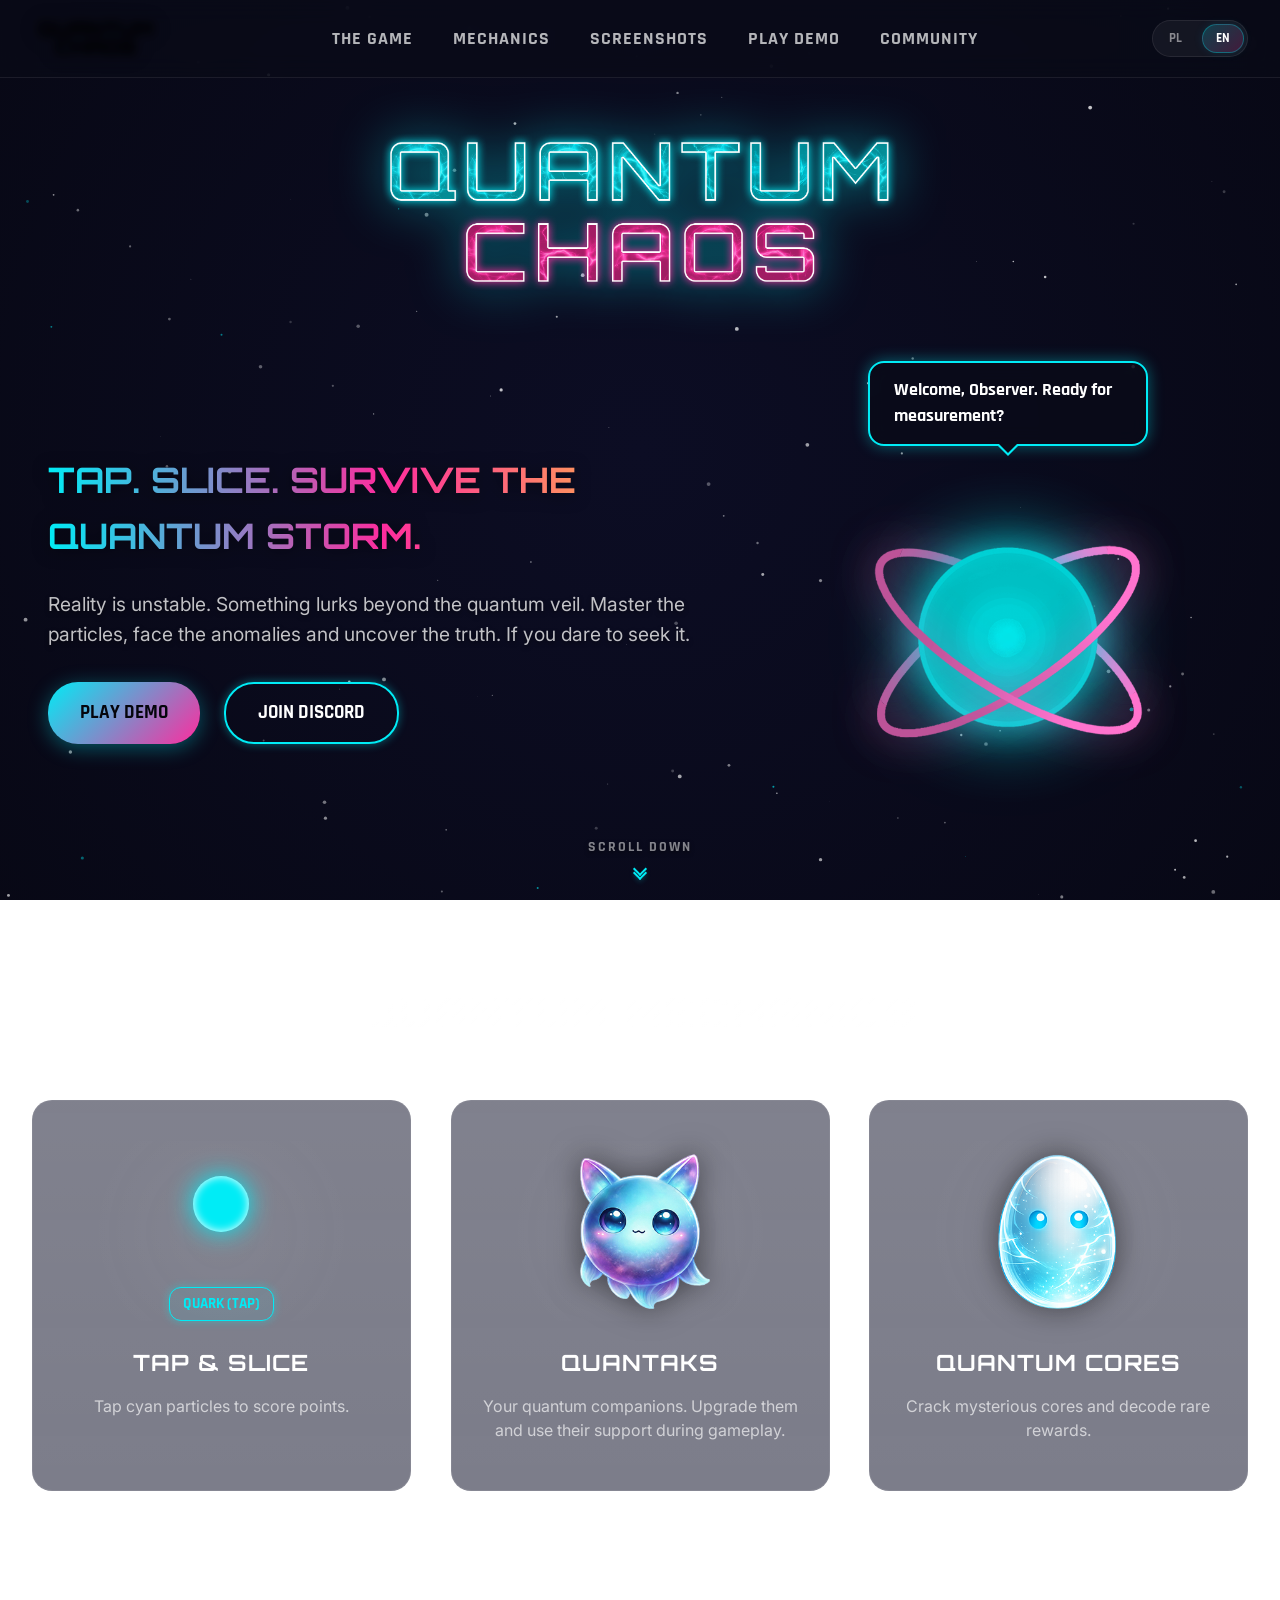
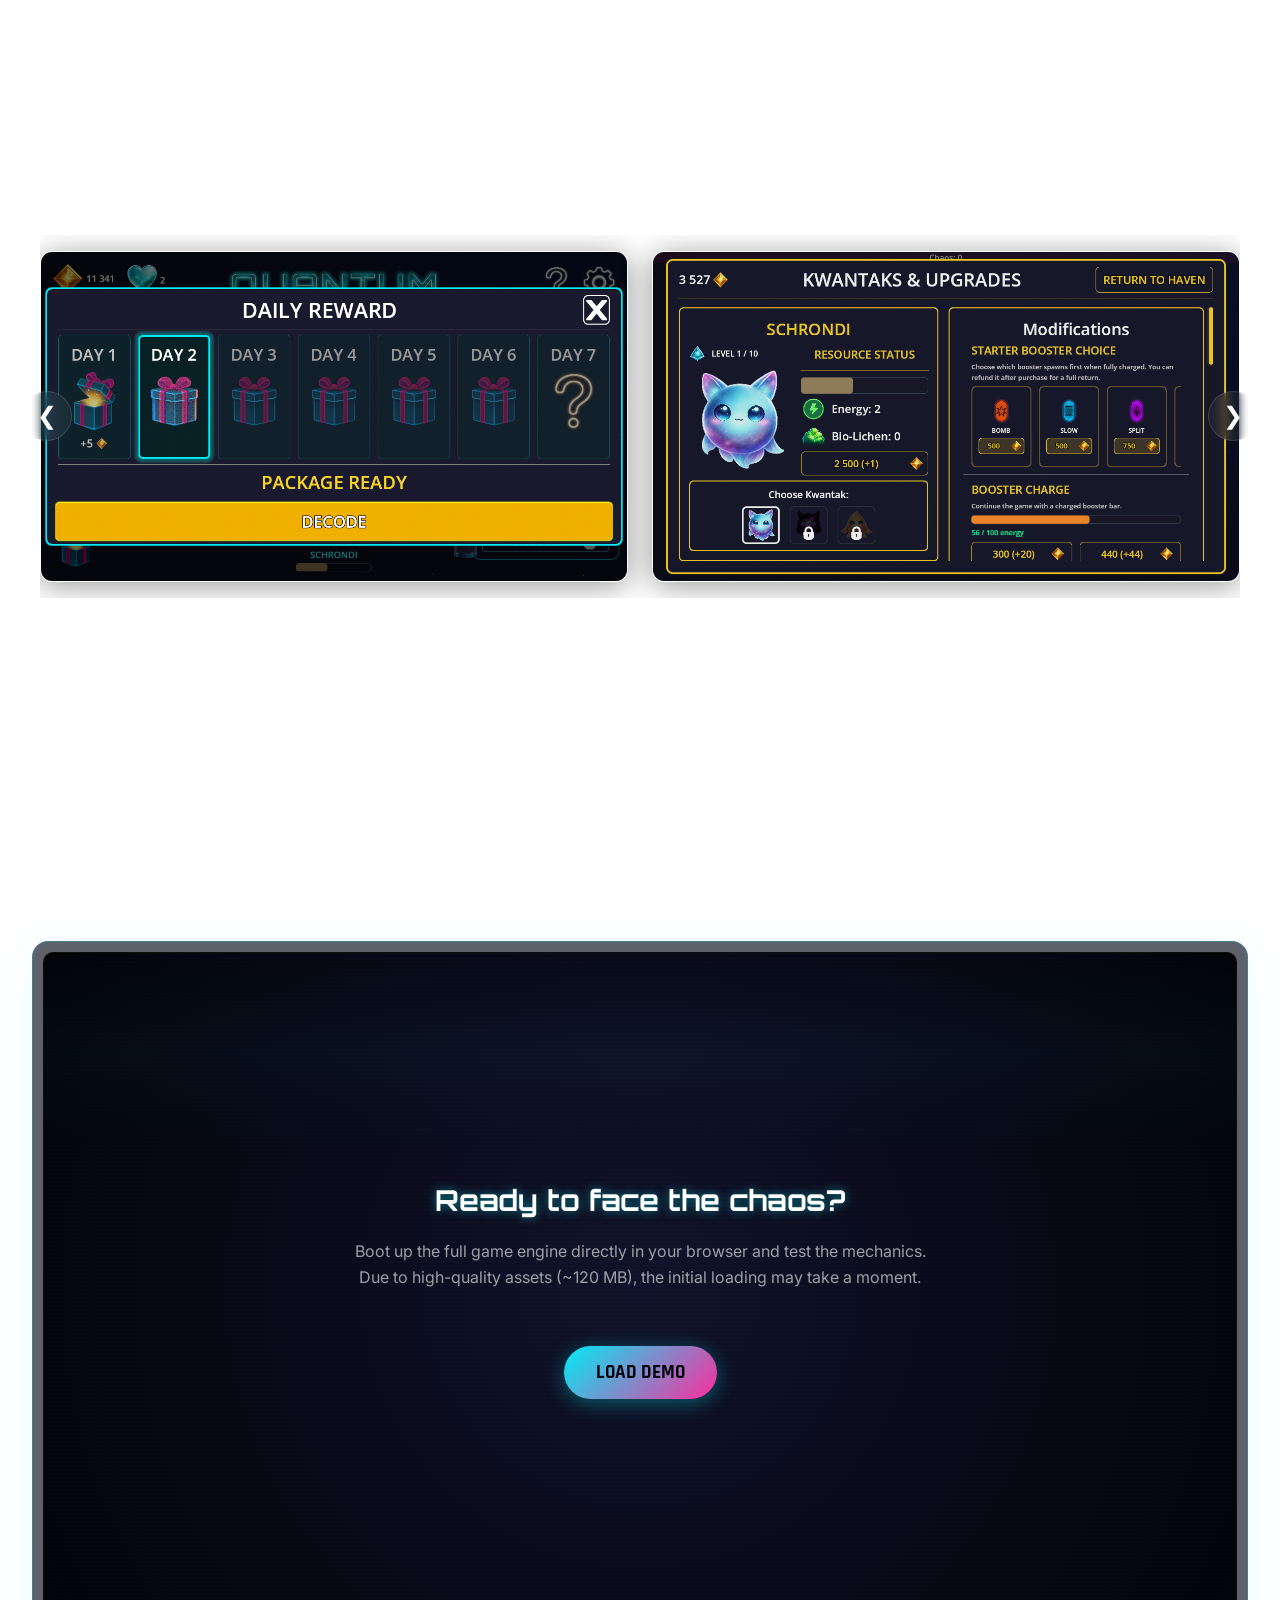
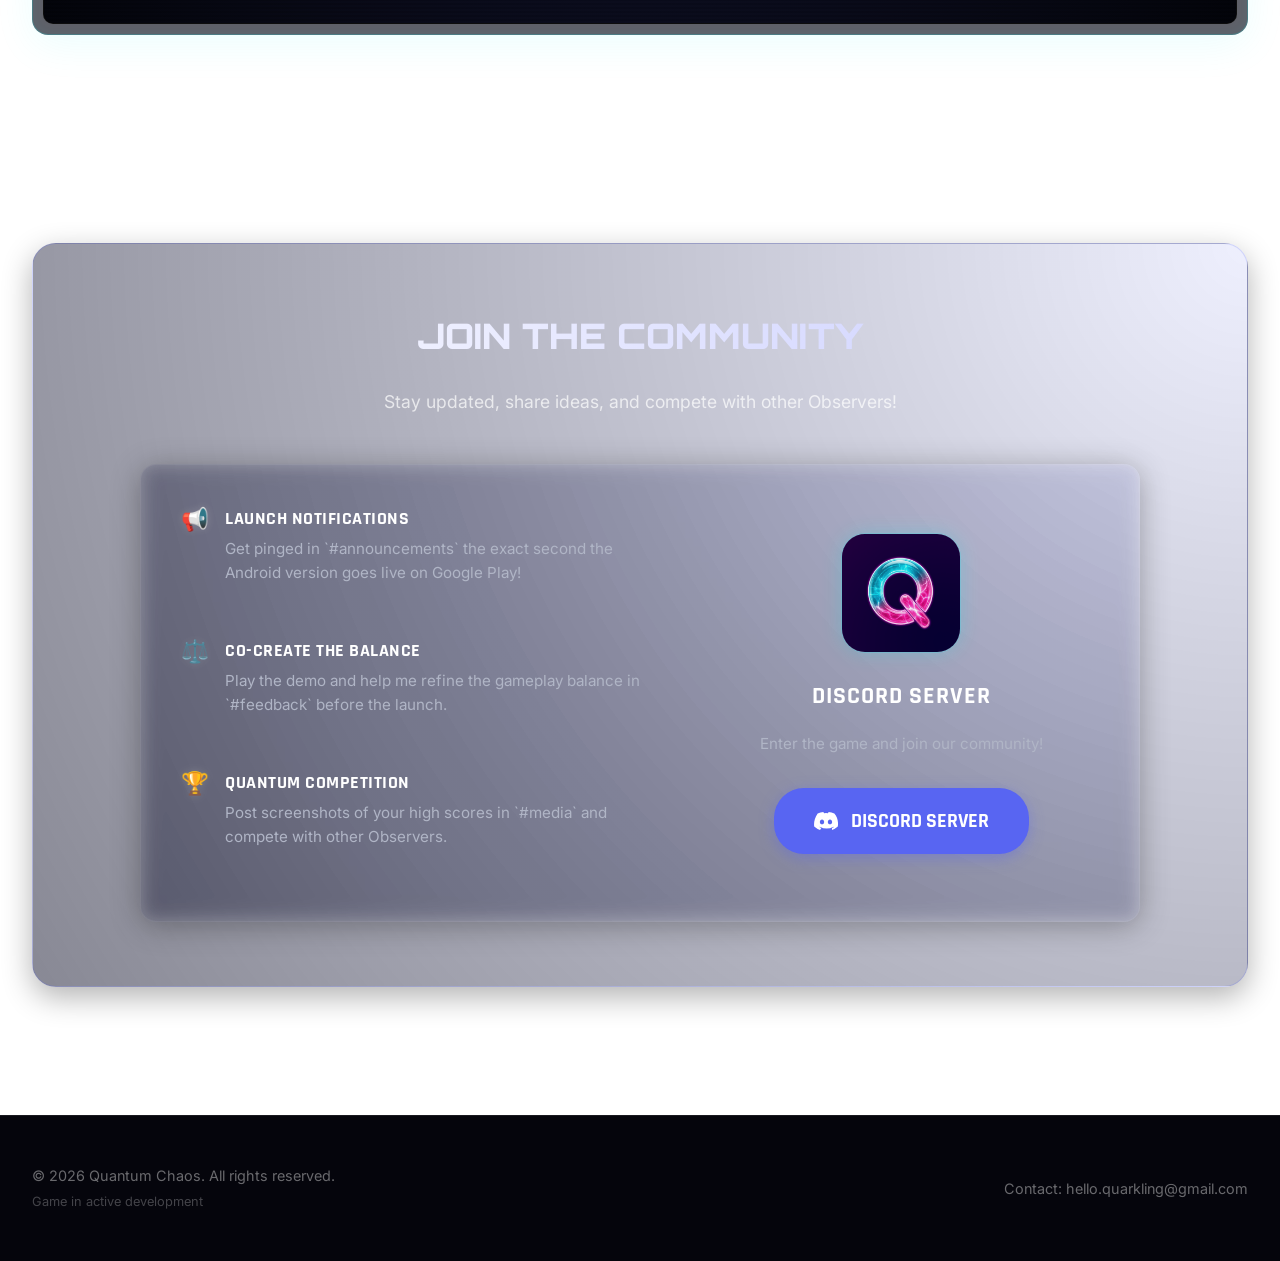
==== commit 43675edb: "Integrate playable Godot web build, add launch button, and update marketing UX texts" ====
--- a/index.html
+++ b/index.html
@@ -226,6 +226,7 @@
                             <div class="placeholder-content">
                                 <h3 data-i18n="placeholder_title">Demo wkrótce</h3>
                                 <p data-i18n="placeholder_desc">Tutaj pojawi się grywalna wersja demo prosto z silnika Godot. Śledź nasz Discord, aby nie przegapić premiery!</p>
+                                <button id="launch-demo-btn" class="btn btn-primary" data-i18n="placeholder_btn" style="margin-top: 1.5rem;">Wczytaj Demo</button>
                             </div>
                         </div>
                         <iframe id="game-iframe" src="" frameborder="0" allowfullscreen style="display: none; width: 100%; height: 100%;"></iframe>
--- a/style.css
+++ b/style.css
@@ -1 +1 @@
-:root{--color-cyan:#00ecf6;--color-cyan-glow:rgba(0,236,246,0.4);--color-magenta:#fe2c9e;--color-magenta-glow:rgba(254,44,158,0.4);--color-gold:#ffd933;--color-gold-glow:rgba(255,217,51,0.3);--color-discord:#5865F2;--color-discord-glow:rgba(88,101,242,0.4);--bg-dark:#0a0b18;--bg-darker:#05050c;--bg-card:rgba(18,19,43,0.55);--bg-glass:rgba(10,11,24,0.65);--border-glass:rgba(255,255,255,0.08);--font-main:'Inter',sans-serif;--font-title:'Orbitron',sans-serif;--font-accent:'Rajdhani',sans-serif;--transition-fast:0.2s ease;--transition-normal:0.4s cubic-bezier(0.25,0.8,0.25,1);}*{box-sizing:border-box;margin:0;padding:0;scroll-behavior:smooth;-webkit-tap-highlight-color:transparent;}html,body{background-color:transparent;color:#ffffff;font-family:var(--font-main);overflow-x:hidden;line-height:1.6;width:100%;max-width:100vw;}::selection{background-color:var(--color-cyan);color:var(--bg-darker);text-shadow:none;}img{user-select:none;-webkit-user-select:none;-webkit-user-drag:none;}.quinn-character img,.screenshot-item img{pointer-events:none;}#starsCanvas{position:fixed;top:0;left:0;width:100vw;height:100vh;z-index:-1;background:radial-gradient(circle at center,#0e0f2b 0%,var(--bg-darker) 100%);}::-webkit-scrollbar{width:8px;}::-webkit-scrollbar-track{background:var(--bg-darker);}::-webkit-scrollbar-thumb{background:rgba(255,255,255,0.15);border-radius:4px;}::-webkit-scrollbar-thumb:hover{background:var(--color-cyan);box-shadow:0 0 10px var(--color-cyan);}.site-header{position:fixed;top:0;left:0;width:100%;z-index:100;background:var(--bg-glass);backdrop-filter:blur(12px);border-bottom:1px solid var(--border-glass);}.header-container{max-width:1400px;margin:0 auto;padding:1rem 2rem;display:flex;justify-content:space-between;align-items:center;}.logo-link{opacity:0;transform:scale(0.6) translate(-20px,0);pointer-events:none;transition:opacity 0.5s cubic-bezier(0.19,1,0.22,1),transform 0.6s cubic-bezier(0.19,1,0.22,1),filter 0.4s ease;filter:blur(5px) brightness(0);}.logo-link.visible{opacity:1;transform:scale(1) translate(0,0);pointer-events:auto;filter:blur(0) brightness(1);animation:quantumAppear 0.18s cubic-bezier(0.215,0.61,0.355,1);}.logo-link.teleportout{animation:quantumDisappear 0.18s cubic-bezier(0.55,0.055,0.675,0.19) forwards;pointer-events:none;}.nav-logo{height:45px;display:block;filter:drop-shadow(0 0 8px rgba(0,236,246,0.3));transition:var(--transition-fast);}.nav-logo:hover{transform:scale(1.03);filter:drop-shadow(0 0 15px var(--color-cyan));}.main-nav{display:flex;gap:2.5rem;}.main-nav a{color:rgba(255,255,255,0.7);text-decoration:none;font-family:var(--font-accent);font-size:1.15rem;font-weight:700;text-transform:uppercase;letter-spacing:1px;transition:var(--transition-fast);position:relative;padding:0.25rem 0;}.main-nav a::after{content:'';position:absolute;bottom:0;left:0;width:0;height:2px;background:linear-gradient(90deg,var(--color-cyan),var(--color-magenta));transition:var(--transition-fast);}.main-nav a:hover{color:#fff;text-shadow:0 0 8px var(--color-cyan-glow);}.main-nav a:hover::after{width:100%;}.lang-switch{display:flex;gap:0.5rem;background:rgba(255,255,255,0.05);padding:3px;border-radius:20px;border:1px solid var(--border-glass);}.lang-btn{background:transparent;border:none;color:rgba(255,255,255,0.5);font-family:var(--font-accent);font-weight:700;padding:0.3rem 0.8rem;border-radius:15px;cursor:pointer;transition:var(--transition-fast);}.lang-btn.active,.lang-btn:hover{color:#fff;background:linear-gradient(135deg,rgba(0,236,246,0.2),rgba(254,44,158,0.2));border:1px solid rgba(0,236,246,0.3);box-shadow:0 0 10px rgba(0,236,246,0.1);}.section-container{max-width:1400px;margin:0 auto;padding:5rem 2rem;}.section-title{font-family:var(--font-title);font-size:2.5rem;font-weight:900;text-align:center;margin-bottom:3.5rem;text-transform:uppercase;letter-spacing:2px;background:linear-gradient(135deg,#ffffff 30%,rgba(255,255,255,0.7));-webkit-background-clip:text;-webkit-text-fill-color:transparent;filter:drop-shadow(0 2px 10px rgba(0,0,0,0.5));}.btn{display:inline-flex;align-items:center;justify-content:center;padding:0.85rem 2rem;font-family:var(--font-accent);font-size:1.2rem;font-weight:700;text-transform:uppercase;text-decoration:none;border-radius:30px;cursor:pointer;transition:var(--transition-normal);text-align:center;border:none;}.btn-primary{background:linear-gradient(135deg,var(--color-cyan),var(--color-magenta));color:var(--bg-darker);box-shadow:0 4px 20px rgba(0,236,246,0.35);}.btn-primary:hover{transform:translateY(-3px) scale(1.03);box-shadow:0 8px 30px rgba(254,44,158,0.6);color:#fff;}.btn-secondary{background:transparent;color:#fff;border:2px solid var(--color-cyan);box-shadow:0 0 10px var(--color-cyan-glow);}.btn-secondary:hover{transform:translateY(-3px) scale(1.03);background:rgba(0,236,246,0.1);box-shadow:0 0 25px var(--color-cyan);}.btn-discord{background:var(--color-discord);color:#fff;box-shadow:0 4px 15px var(--color-discord-glow);display:inline-flex;align-items:center;justify-content:center;gap:0.8rem;}.btn-discord:hover{transform:translateY(-3px) scale(1.03);background:#4752c4;box-shadow:0 8px 25px var(--color-discord);}.discord-svg{width:24px;height:24px;}@keyframes buttonPulse{0%{box-shadow:0 0 0 0 rgba(88,101,242,0.7);}70%{box-shadow:0 0 0 15px rgba(88,101,242,0);}100%{box-shadow:0 0 0 0 rgba(88,101,242,0);}}.btn-pulse{animation:buttonPulse 2s infinite;}.hero-section{min-height:100vh;max-height:1100px;display:flex;flex-direction:column;align-items:center;justify-content:center;padding-top:100px;padding-bottom:50px;position:relative;}.hero-container-split{display:flex;max-width:1400px;width:100%;margin:0 auto;padding:0 3rem;align-items:center;gap:4rem;}.hero-text-side{flex:1.2;text-align:left;}.hero-quinn-side{flex:0.8;display:flex;flex-direction:column;align-items:center;position:relative;user-select:none;}.quinn-bubble{background:var(--bg-glass);border:2px solid var(--color-cyan);border-radius:16px;padding:0 1.5rem;position:relative;max-width:320px;width:280px;height:85px;display:flex;align-items:center;justify-content:center;box-shadow:0 0 15px var(--color-cyan-glow);margin-bottom:1rem;backdrop-filter:blur(10px);transition:var(--transition-normal);}.quinn-bubble::after{content:'';position:absolute;bottom:-12px;left:50%;transform:translateX(-50%);border-width:12px 12px 0;border-style:solid;border-color:var(--color-cyan) transparent;display:block;width:0;}.quinn-bubble::before{content:'';position:absolute;bottom:-9px;left:50%;transform:translateX(-50%);border-width:9px 9px 0;border-style:solid;border-color:var(--bg-dark) transparent;display:block;width:0;z-index:1;}#quinn-bubble-text{font-family:var(--font-accent);font-size:1.15rem;font-weight:700;color:#ffffff;line-height:1.4;}.quinn-character-wrapper{display:flex;justify-content:center;margin-bottom:1.5rem;animation:quinnBreathe 4s ease-in-out infinite;}.quinn-character{position:relative;width:350px;height:350px;display:flex;justify-content:center;align-items:center;cursor:pointer;}.quinn-body{position:absolute;width:350px;height:350px;object-fit:contain;z-index:3;filter:url(#color-cyan-filter) drop-shadow(0 0 35px rgba(0,236,246,0.7));}.quinn-character.shielded .quinn-body{filter:url(#color-gold-filter) drop-shadow(0 0 35px rgba(255,217,51,0.7));}@keyframes quinnBreathe{0%,100%{transform:scale(1);}50%{transform:scale(1.05);}}.quinn-ring{position:absolute;object-fit:contain;filter:url(#color-magenta-filter) drop-shadow(0 0 20px rgba(254,44,158,0.6));}.quinn-ring-back-1,.quinn-ring-front-1{width:315px;height:315px;}.quinn-ring-back-2,.quinn-ring-front-2{width:315px;height:315px;}.quinn-ring-back-1{z-index:1;animation:ringRotate1 7s linear infinite;}.quinn-ring-back-2{z-index:1;animation:ringRotate2 5s linear infinite reverse;}.quinn-ring-front-1{z-index:5;animation:ringRotate1 7s linear infinite;}.quinn-ring-front-2{z-index:5;animation:ringRotate2 5s linear infinite reverse;}@keyframes ringRotate1{from{transform:rotate(0deg);}to{transform:rotate(360deg);}}@keyframes ringRotate2{from{transform:rotate(0deg);}to{transform:rotate(360deg);}}.quinn-character.poke{animation:pokePulse 0.6s cubic-bezier(0.175,0.885,0.32,1.275);}@keyframes pokePulse{0%{transform:scale(1) rotate(0);}20%{transform:scale(1.18) rotate(-8deg);}100%{transform:scale(1) rotate(0);}}.quinn-character.pissed{animation:glitchVibration 0.3s infinite,vanishQuinn 0.4s ease-in 0.3s forwards;}@keyframes glitchVibration{0%,100%{transform:translate(0,0) scale(1.1);}20%{transform:translate(-8px,4px) scale(1.15);}40%{transform:translate(6px,-4px) scale(1.05);}60%{transform:translate(-4px,-6px) scale(1.15);}80%{transform:translate(8px,4px) scale(1.1);}}@keyframes vanishQuinn{0%{transform:scale(1.1);opacity:1;filter:url(#color-cyan-filter) brightness(3);}100%{transform:scale(0);opacity:0;}}.hero-logo-centered{text-align:center;margin-bottom:2.5rem;width:100%;}.hero-logo{max-width:100%;width:560px;height:auto;filter:drop-shadow(0 0 25px rgba(0,236,246,0.55));animation:floatTitle 6s ease-in-out infinite;}.hero-logo.teleportout{animation:quantumDisappear 0.18s cubic-bezier(0.55,0.055,0.675,0.19) forwards;pointer-events:none;}.hero-logo.teleportin{animation:quantumAppear 0.18s cubic-bezier(0.215,0.61,0.355,1) forwards;}@keyframes floatTitle{0%,100%{transform:translateY(0);}50%{transform:translateY(-8px);}}@keyframes quantumDisappear{0%{opacity:1;filter:blur(0px) drop-shadow(0 0 25px rgba(0,236,246,0.55)) brightness(1);transform:scale(1);}60%{opacity:0.9;filter:blur(4px) drop-shadow(0 0 35px var(--color-cyan)) brightness(1.8);transform:scale(1.4,0.4);}100%{opacity:0;filter:blur(12px) drop-shadow(0 0 45px var(--color-cyan)) brightness(2.5);transform:scale(1.8,0.05);}}.hero-tagline{font-family:var(--font-title);font-size:2.2rem;font-weight:700;margin-bottom:1.5rem;text-transform:uppercase;background:linear-gradient(90deg,var(--color-cyan),var(--color-magenta),var(--color-gold));-webkit-background-clip:text;-webkit-text-fill-color:transparent;filter:drop-shadow(0 2px 8px rgba(0,0,0,0.5));}.hero-description{font-size:1.2rem;color:rgba(255,255,255,0.75);margin-bottom:2rem;max-width:750px;text-shadow:0 2px 4px rgba(0,0,0,0.5);}.hero-cta-container{display:flex;gap:1.5rem;flex-wrap:wrap;justify-content:flex-start;}.mechanics-grid{display:grid;grid-template-columns:repeat(auto-fit,minmax(300px,1fr));gap:2.5rem;}.mechanic-card{background:var(--bg-card);border:1px solid var(--border-glass);border-radius:20px;padding:2.5rem 1.5rem 3rem;text-align:center;position:relative;overflow:hidden;backdrop-filter:blur(10px);transition:var(--transition-normal);}.mechanic-card::before{content:'';position:absolute;top:0;left:0;width:100%;height:100%;background:linear-gradient(180deg,rgba(255,255,255,0.03) 0%,transparent 100%);pointer-events:none;}.mechanic-card:hover{transform:translateY(-8px);border-color:rgba(255,255,255,0.18);box-shadow:0 15px 35px rgba(0,0,0,0.4);}.card-glow{position:absolute;bottom:-150px;left:50%;transform:translateX(-50%);width:300px;height:300px;border-radius:50%;filter:blur(80px);opacity:0.15;pointer-events:none;transition:var(--transition-normal);}.mechanic-card:hover .card-glow.cyan{background-color:var(--color-cyan);opacity:0.25;}.mechanic-card:hover .card-glow.magenta{background-color:var(--color-magenta);opacity:0.25;}.mechanic-card:hover .card-glow.gold{background-color:var(--color-gold);opacity:0.25;}.card-visual{position:relative;width:100%;height:180px;display:flex;justify-content:center;align-items:center;margin-bottom:1.5rem;border-radius:12px;background:radial-gradient(circle,rgba(255,255,255,0.03) 0%,transparent 70%);}.card-screenshot{max-width:90%;max-height:160px;object-fit:contain;filter:drop-shadow(0 0 15px rgba(0,0,0,0.5));transition:var(--transition-normal);}.mechanic-card:hover .card-screenshot{transform:scale(1.05);}.mechanic-card h3{font-family:var(--font-title);font-size:1.4rem;font-weight:700;margin-bottom:0.8rem;text-transform:uppercase;letter-spacing:1px;}.mechanic-card:hover h3{color:#fff;text-shadow:0 0 8px rgba(255,255,255,0.4);}.card-desc{font-size:1rem;color:rgba(255,255,255,0.65);line-height:1.5;min-height:3rem;}.particle-showcase-box{display:flex;flex-direction:column;align-items:center;justify-content:center;width:100%;height:100%;}.particle-view{position:relative;width:100%;flex:1;display:flex;align-items:center;justify-content:center;user-select:none;-webkit-user-select:none;}.particles-container{position:absolute;width:140px;height:120px;display:flex;align-items:center;justify-content:center;pointer-events:none;user-select:none;-webkit-user-select:none;}.particle-visual-element{border-radius:50%;transition:background-color 0.2s,box-shadow 0.2s,border 0.2s,width 0.2s,height 0.2s;}.particle-visual-element.quark{width:56px;height:56px;background:var(--color-cyan);box-shadow:0 0 25px var(--color-cyan),inset 0 0 10px #ffffff;border:none;transform:none;}.particle-visual-element.meson{width:35px;height:35px;background:var(--color-magenta);box-shadow:0 0 25px var(--color-magenta),inset 0 0 10px #ffffff;border:none;transform:none;}.particle-visual-element.antimatter{width:63px;height:63px;background:#1a1a1a;border:2px solid rgba(255,255,255,0.25);box-shadow:0 0 15px rgba(255,255,255,0.15);transform:none;}.particle-visual-element.entangled{width:28px;height:28px;position:absolute;left:20px;bottom:25px;}.partner.entangled-partner{width:28px;height:28px;position:absolute;right:20px;top:25px;}.particle-line.entangled-line{position:absolute;height:3px;width:105px;transform:rotate(-35deg);}.particle-showcase-box.state-good .entangled{background:var(--color-cyan);box-shadow:0 0 18px var(--color-cyan),inset 0 0 6px #ffffff;border:none;}.particle-showcase-box.state-good .entangled-partner{background:var(--color-cyan);box-shadow:0 0 18px var(--color-cyan),inset 0 0 6px #ffffff;border:none;}.particle-showcase-box.state-good .entangled-line{background:var(--color-cyan);box-shadow:0 0 10px var(--color-cyan);}.particle-showcase-box.state-bad .entangled{background:var(--color-magenta);box-shadow:0 0 18px var(--color-magenta),inset 0 0 6px #ffffff;border:none;}.particle-showcase-box.state-bad .entangled-partner{background:var(--color-magenta);box-shadow:0 0 18px var(--color-magenta),inset 0 0 6px #ffffff;border:none;}.particle-showcase-box.state-bad .entangled-line{background:var(--color-magenta);box-shadow:0 0 10px var(--color-magenta);}#slash-canvas{position:absolute;top:0;left:0;width:100%;height:100%;pointer-events:none;z-index:5;}.particle-view{cursor:crosshair;}.floating-score{position:absolute;font-family:var(--font-accent);font-weight:700;font-size:1.45rem;pointer-events:none;user-select:none;z-index:15;transform:translate(-50%,-50%) rotate(var(--rot,0deg));animation:floatUp 1.6s cubic-bezier(0.25,1,0.5,1) forwards;}.shockwave-ring{position:absolute;border:2.5px solid var(--color);border-radius:50%;pointer-events:none;z-index:7;transform:translate(-50%,-50%);animation:shockwaveExpand 0.25s cubic-bezier(0.165,0.84,0.44,1) forwards;}@keyframes shockwaveExpand{0%{width:0px;height:0px;opacity:0.9;border-width:2.5px;}100%{width:var(--max-radius);height:var(--max-radius);opacity:0;border-width:0.5px;}}.floating-score.points{color:var(--color-cyan);text-shadow:0 0 10px var(--color-cyan-glow);}.floating-score.chaos{color:var(--color-magenta);text-shadow:0 0 10px var(--color-magenta-glow);}@keyframes floatUp{0%{transform:translate(-50%,-50%) rotate(var(--rot,0deg)) scale(1.3);opacity:1;}60%{opacity:1;}100%{transform:translate(-50%,-100px) rotate(var(--rot,0deg)) scale(0.85);opacity:0;}}.particle-spark{position:absolute;width:5px;height:5px;border-radius:50%;pointer-events:none;z-index:8;animation:sparkBurst 0.6s cubic-bezier(0.1,0.8,0.3,1) forwards;}@keyframes sparkBurst{0%{transform:translate(0,0) scale(1);opacity:1;}100%{transform:translate(var(--tx),var(--ty)) scale(0);opacity:0;}}.particle-visual-element.annihilated{animation:collapseAnnihilate 0.25s cubic-bezier(0.25,0.46,0.45,0.94) forwards !important;}@keyframes collapseAnnihilate{0%{transform:scale(1);filter:brightness(1);opacity:1;}35%{transform:scale(1.3);filter:brightness(2.2);opacity:1;}100%{transform:scale(0);filter:brightness(3);opacity:0;}}.particle-showcase-box.shake-card{animation:cardShake 0.4s ease-in-out;}@keyframes cardShake{0%,100%{transform:translate(0,0);}20%,60%{transform:translate(-6px,0);}40%,80%{transform:translate(6px,0);}}.particle-showcase-box.glitch{animation:particleGlitch 0.2s linear;}@keyframes particleGlitch{0%,100%{filter:skew(0) brightness(1);}33%{filter:skew(5deg) brightness(2) contrast(2);}66%{filter:skew(-5deg) brightness(0.5);}}.particle-badge{margin-top:1.2rem;font-family:var(--font-accent);font-weight:700;color:var(--color-cyan);text-transform:uppercase;border:1px solid var(--color-cyan);padding:0.25rem 0.8rem;border-radius:12px;font-size:0.95rem;box-shadow:0 0 8px var(--color-cyan-glow);background:rgba(0,236,246,0.05);}.demo-section{}.game-container-wrapper{background:var(--bg-glass);border:1px solid rgba(0,236,246,0.2);border-radius:16px;padding:10px;box-shadow:0 10px 40px rgba(0,236,246,0.08),inset 0 0 15px rgba(0,236,246,0.05);backdrop-filter:blur(10px);max-width:1280px;margin:0 auto;}.game-container{position:relative;width:100%;aspect-ratio:16 / 9;border-radius:10px;overflow:hidden;background-color:#000;border:1px solid rgba(255,255,255,0.05);}.godot-placeholder{position:absolute;top:0;left:0;width:100%;height:100%;display:flex;justify-content:center;align-items:center;background:radial-gradient(circle at center,#12142d 0%,#03040a 100%);text-align:center;padding:2rem;overflow:hidden;}.godot-placeholder::before{content:'';position:absolute;top:0;left:0;width:100%;height:100%;background:linear-gradient( to bottom,rgba(18,16,16,0) 50%,rgba(0,0,0,0.15) 50% ),linear-gradient( to bottom,rgba(0,236,246,0),rgba(0,236,246,0.05) 10%,rgba(0,236,246,0) 20% );background-size:100% 4px,100% 1000px;animation:hologram-scan 8s linear infinite;pointer-events:none;z-index:1;opacity:0.7;}@keyframes hologram-scan{0%{background-position:0 0,0 -1000px;}100%{background-position:0 0,0 1000px;}}.placeholder-content{max-width:600px;z-index:2;}.pulse-icon-wrapper{margin-bottom:2rem;display:inline-flex;justify-content:center;align-items:center;}.pulse-icon{width:70px;height:70px;border-radius:50%;background:linear-gradient(135deg,var(--color-cyan),var(--color-magenta));box-shadow:0 0 30px var(--color-cyan);animation:placeholderIconPulse 3s ease-in-out infinite;}@keyframes placeholderIconPulse{0%,100%{transform:scale(1);filter:drop-shadow(0 0 15px var(--color-cyan));}50%{transform:scale(1.1);filter:drop-shadow(0 0 35px var(--color-magenta));}}.placeholder-content h3{font-family:var(--font-title);font-size:1.8rem;margin-bottom:1rem;color:#fff;text-shadow:0 0 10px rgba(0,236,246,0.5);transition:text-shadow 0.5s ease,filter 1.5s cubic-bezier(0.25,1,0.5,1),opacity 1.5s cubic-bezier(0.25,1,0.5,1);opacity:0;filter:blur(15px);}.placeholder-content h3.active-reveal{opacity:1;filter:blur(0px);}.placeholder-content h3.pulse-glow{animation:neon-breath 3s ease-in-out infinite;}@keyframes neon-breath{0%,100%{text-shadow:0 0 8px rgba(0,236,246,0.4);}50%{text-shadow:0 0 20px rgba(0,236,246,0.9),0 0 30px rgba(0,236,246,0.4);}}.placeholder-content p{color:rgba(255,255,255,0.6);margin-bottom:2rem;font-size:1rem;transition:filter 1.5s cubic-bezier(0.25,1,0.5,1),opacity 1.5s cubic-bezier(0.25,1,0.5,1);opacity:0;filter:blur(15px);}.placeholder-content p.active-reveal{opacity:1;filter:blur(0px);}.community-section{padding:3rem 0;}.community-box{background:radial-gradient(circle at top right,rgba(88,101,242,0.1) 0%,rgba(18,19,43,0.5) 100%);border:1px solid rgba(88,101,242,0.2);border-radius:24px;padding:4rem 3rem;text-align:center;backdrop-filter:blur(10px);box-shadow:0 10px 30px rgba(0,0,0,0.3);}.community-box h2{font-family:var(--font-title);font-size:2.2rem;font-weight:900;text-transform:uppercase;margin-bottom:1.5rem;background:linear-gradient(90deg,#fff,#c7cbff);-webkit-background-clip:text;-webkit-text-fill-color:transparent;}.community-box p{font-size:1.1rem;color:rgba(255,255,255,0.7);max-width:800px;margin:0 auto 3rem;}.site-footer{background-color:var(--bg-darker);border-top:1px solid var(--border-glass);padding:3rem 2rem;font-size:0.9rem;color:rgba(255,255,255,0.4);}.footer-container{max-width:1400px;margin:0 auto;display:flex;justify-content:space-between;align-items:center;flex-wrap:wrap;gap:2rem;}.footer-sub{font-size:0.8rem;margin-top:0.3rem;color:rgba(255,255,255,0.25);}.footer-right{display:flex;gap:2rem;}.footer-right a{color:rgba(255,255,255,0.4);text-decoration:none;transition:var(--transition-fast);}.footer-right a:hover{color:var(--color-cyan);text-shadow:0 0 5px var(--color-cyan-glow);}body.no-scroll{overflow:hidden;}.scroll-indicator,.scroll-indicator:link,.scroll-indicator:visited,.scroll-indicator:hover,.scroll-indicator:active{position:absolute;bottom:25px;left:50%;transform:translateX(-50%);display:flex;flex-direction:column;align-items:center;gap:8px;z-index:10;cursor:pointer;transition:opacity 0.4s ease,visibility 0.4s ease;text-decoration:none;color:inherit;outline:none;}.scroll-indicator.hidden{opacity:0;visibility:hidden;pointer-events:none;}.scroll-text{font-family:var(--font-accent);font-size:0.9rem;font-weight:700;color:rgba(255,255,255,0.5);text-transform:uppercase;letter-spacing:2px;text-shadow:0 2px 4px rgba(0,0,0,0.5);animation:scrollTextPulse 2.5s infinite ease-in-out;}.scroll-arrow{display:flex;flex-direction:column;align-items:center;}.scroll-arrow span{display:block;width:10px;height:10px;border-bottom:2px solid var(--color-cyan);border-right:2px solid var(--color-cyan);transform:rotate(45deg);margin:-3px;animation:scrollArrowAnim 2s infinite ease-in-out;box-shadow:2px 2px 5px rgba(0,236,246,0.15);}.scroll-arrow span:nth-child(2){animation-delay:0.25s;}@keyframes scrollTextPulse{0%,100%{color:rgba(255,255,255,0.4);}50%{color:var(--color-cyan);text-shadow:0 0 8px var(--color-cyan-glow);}}@keyframes scrollArrowAnim{0%{opacity:0;transform:rotate(45deg) translate(-5px,-5px);}50%{opacity:1;}100%{opacity:0;transform:rotate(45deg) translate(5px,5px);}}.burger-menu-btn{display:none;}.mobile-menu-overlay{position:fixed;top:0;left:0;width:100vw;height:100dvh;padding-top:80px;background:rgba(5,5,12,0.98);backdrop-filter:blur(20px);-webkit-backdrop-filter:blur(20px);z-index:99;display:flex;justify-content:center;align-items:center;opacity:0;visibility:hidden;transition:opacity 0.4s cubic-bezier(0.25,0.8,0.25,1),visibility 0.4s;}.mobile-menu-overlay.active{opacity:1;visibility:visible;}.mobile-nav{display:flex;flex-direction:column;gap:clamp(1.25rem,3.8dvh,2.5rem);text-align:center;align-items:center;width:100%;padding:0 2rem;}.mobile-lang-switch{justify-content:center;align-self:center;width:fit-content;padding:4px;border-radius:24px;background:rgba(255,255,255,0.08);}.mobile-lang-switch .lang-btn{padding:0.55rem 1.35rem;font-size:0.95rem;border-radius:20px;}.mobile-nav-link{color:rgba(255,255,255,0.7);text-decoration:none;font-family:var(--font-title);font-size:clamp(1.35rem,3.8dvh,1.8rem);font-weight:700;text-transform:uppercase;letter-spacing:2px;transition:color 0.3s ease,text-shadow 0.3s ease,transform 0.3s ease,background 0.3s ease,box-shadow 0.3s ease;display:inline-block;}.mobile-nav-link:hover,.mobile-nav-link:active{color:#fff;text-shadow:0 0 15px var(--color-cyan);transform:scale(1.05);}.mobile-cta-btn{align-self:center;padding:0.6rem 2.2rem;border-radius:30px;border:2px solid var(--color-cyan);background:linear-gradient(135deg,rgba(0,236,246,0.12),rgba(254,44,158,0.12));box-shadow:0 0 15px rgba(0,236,246,0.25);color:#fff !important;text-shadow:0 0 8px rgba(0,236,246,0.5) !important;transition:transform 0.2s ease,background 0.2s ease,box-shadow 0.2s ease,border-color 0.2s ease;}.mobile-cta-btn:hover,.mobile-cta-btn:active{border-color:#fff;background:linear-gradient(135deg,rgba(0,236,246,0.25),rgba(254,44,158,0.25)) !important;box-shadow:0 0 25px rgba(0,236,246,0.45) !important;transform:scale(1.04) !important;}@media (max-width:1024px){.main-nav{display:none;}.site-header .lang-switch{display:none;}.burger-menu-btn{display:flex;flex-direction:column;justify-content:space-between;width:32px;height:22px;background:transparent;border:none;cursor:pointer;padding:0;z-index:105;}.burger-line{width:100%;height:3px;background-color:#fff;border-radius:2px;transition:transform 0.3s cubic-bezier(0.25,0.8,0.25,1),opacity 0.3s ease,background-color 0.3s ease;box-shadow:0 0 5px rgba(255,255,255,0.2);}.burger-menu-btn.active .burger-line:nth-child(1){transform:translateY(9.5px) rotate(45deg);background-color:var(--color-cyan);box-shadow:0 0 8px var(--color-cyan-glow);}.burger-menu-btn.active .burger-line:nth-child(2){opacity:0;}.burger-menu-btn.active .burger-line:nth-child(3){transform:translateY(-9.5px) rotate(-45deg);background-color:var(--color-cyan);box-shadow:0 0 8px var(--color-cyan-glow);}.hero-container-split{flex-direction:column-reverse;padding-top:0;gap:3rem;text-align:center;align-items:center;}.hero-text-side{display:flex;flex-direction:column;align-items:center;text-align:center;}.hero-cta-container{justify-content:center;}.hero-tagline{font-size:1.8rem;}.section-title{font-size:2rem;}}@media (max-width:768px){.hero-section{padding-top:120px;justify-content:flex-start;}.header-container{padding:1rem;}.quinn-character{width:280px;height:280px;}.quinn-body{width:280px;height:280px;}.quinn-ring-back-1,.quinn-ring-front-1{width:252px;height:252px;}.quinn-ring-back-2,.quinn-ring-front-2{width:252px;height:252px;}.hero-logo{width:100%;max-width:400px;}.hero-tagline{font-size:1.3rem;}.hero-description{font-size:0.95rem;}.hero-cta-container{flex-direction:column;gap:1rem;padding:0 1rem;width:100%;}.btn{width:100%;}.game-container{aspect-ratio:auto;min-height:300px;padding:1rem;}.placeholder-content h3{font-size:1.4rem;}.placeholder-content p{font-size:0.95rem;}.section-container{padding:3rem 1rem;}.mechanics-grid{grid-template-columns:1fr;gap:1.5rem;}.community-box{padding:2.5rem 1.5rem;}.community-box h2{font-size:1.6rem;}.community-box p{font-size:0.95rem;margin-bottom:2rem;}.footer-container{flex-direction:column;text-align:center;gap:1rem;}.footer-right{justify-content:center;}}.screenshots-section{padding:4rem 0;}.carousel-container-outer{position:relative;display:flex;align-items:center;justify-content:center;margin-top:2rem;width:100%;}.screenshot-carousel{overflow:hidden;width:100%;max-width:1200px;padding:1rem 0;}.carousel-track{display:flex;gap:1.5rem;transition:transform 0.4s cubic-bezier(0.25,0.8,0.25,1);width:100%;will-change:transform;touch-action:pan-y;}.carousel-track .screenshot-item{flex:0 0 calc(50% - 0.75rem);position:relative;border-radius:12px;overflow:hidden;aspect-ratio:16/9;border:1px solid rgba(255,255,255,0.1);background:rgba(255,255,255,0.02);cursor:pointer;box-shadow:0 4px 30px rgba(0,0,0,0.4);transition:transform 0.3s ease,border-color 0.3s ease,box-shadow 0.3s ease;user-select:none;-webkit-user-select:none;-webkit-user-drag:none;}.carousel-track .screenshot-item:hover{transform:translateY(-5px) scale(1.02);border-color:var(--color-cyan);box-shadow:0 0 20px rgba(0,236,246,0.3);}.screenshot-img{width:100%;height:100%;object-fit:cover;display:block;transition:filter 0.3s ease;}.carousel-track .screenshot-item:hover .screenshot-img{filter:brightness(0.85);}.screenshot-overlay{position:absolute;top:0;left:0;width:100%;height:100%;background:rgba(0,236,246,0.15);display:flex;justify-content:center;align-items:center;opacity:0;transition:opacity 0.3s ease;}.carousel-track .screenshot-item:hover .screenshot-overlay{opacity:1;}.zoom-icon{font-size:2rem;color:#fff;text-shadow:0 0 10px rgba(0,236,246,0.8);transform:scale(0.8);transition:transform 0.3s cubic-bezier(0.175,0.885,0.32,1.275);user-select:none;pointer-events:none;}.carousel-track .screenshot-item:hover .zoom-icon{transform:scale(1);user-select:none;pointer-events:none;}.carousel-control{background:rgba(255,255,255,0.05);border:1px solid rgba(255,255,255,0.15);color:#fff;font-size:24px;width:50px;height:50px;border-radius:50%;cursor:pointer;display:flex;justify-content:center;align-items:center;position:absolute;top:50%;transform:translateY(-50%);z-index:10;transition:background-color 0.2s,border-color 0.2s,transform 0.2s;backdrop-filter:blur(5px);-webkit-backdrop-filter:blur(5px);}.carousel-control:hover{background:rgba(0,236,246,0.15);border-color:var(--color-cyan);transform:translateY(-50%) scale(1.08);}.carousel-control:active{transform:translateY(-50%) scale(0.92);}.carousel-control.prev{left:-60px;}.carousel-control.next{right:-60px;}.lightbox-modal{display:none;position:fixed;z-index:1000;left:0;top:0;width:100%;height:100%;background:rgba(3,4,10,0.95);backdrop-filter:blur(8px);-webkit-backdrop-filter:blur(8px);justify-content:center;align-items:center;opacity:0;transition:opacity 0.3s ease;}.lightbox-modal.active{display:flex;opacity:1;}.lightbox-close{position:absolute;top:20px;right:30px;color:#888;font-size:40px;font-weight:bold;cursor:pointer;transition:color 0.2s ease,transform 0.2s ease;z-index:1010;}.lightbox-close:hover{color:#fff;transform:scale(1.1);}.lightbox-content-wrapper{position:relative;display:flex;justify-content:center;align-items:center;width:90%;max-width:1200px;height:80%;}.lightbox-img{max-width:100%;max-height:100%;border-radius:8px;border:2px solid rgba(255,255,255,0.15);box-shadow:0 0 50px rgba(0,236,246,0.2);object-fit:contain;user-select:none;animation:zoomIn 0.3s ease;}@keyframes zoomIn{from{transform:scale(0.95);opacity:0;}to{transform:scale(1);opacity:1;}}.lightbox-prev,.lightbox-next{position:absolute;background:rgba(255,255,255,0.05);border:1px solid rgba(255,255,255,0.1);color:#fff;font-size:30px;padding:15px 20px;border-radius:50%;cursor:pointer;user-select:none;transition:background-color 0.2s,border-color 0.2s,transform 0.2s;z-index:1005;}.lightbox-prev{left:-80px;}.lightbox-next{right:-80px;}.lightbox-prev:hover,.lightbox-next:hover{background:rgba(0,236,246,0.1);border-color:var(--color-cyan);transform:scale(1.05);}.lightbox-prev:active,.lightbox-next:active{transform:scale(0.95);}.community-layout{display:flex;justify-content:center;margin-top:3rem;text-align:left;}.community-column{background:rgba(255,255,255,0.02);border:1px solid rgba(255,255,255,0.05);border-radius:16px;padding:2.5rem;display:flex;flex-direction:column;justify-content:space-between;backdrop-filter:blur(10px);-webkit-backdrop-filter:blur(10px);box-shadow:0 4px 30px rgba(0,0,0,0.3);transition:border-color 0.3s ease;max-width:550px;width:100%;}.community-column:hover{border-color:rgba(255,255,255,0.15);}.discord-column{display:grid;grid-template-columns:1.2fr 1fr;gap:3rem;align-items:center;max-width:1000px;width:100%;}.discord-column:hover{border-color:rgba(88,101,242,0.45) !important;box-shadow:0 8px 32px rgba(88,101,242,0.25);}.discord-game-icon{width:120px;height:120px;max-width:100%;height:auto;object-fit:contain;border-radius:24px;margin-bottom:1.5rem;box-shadow:0 0 20px rgba(0,236,246,0.2);border:1px solid rgba(0,236,246,0.25);transition:transform 0.3s cubic-bezier(0.25,0.8,0.25,1),box-shadow 0.3s ease;}.discord-game-icon:hover{transform:scale(1.06) rotate(2deg);box-shadow:0 0 30px rgba(0,236,246,0.45);}.discord-cta-side{display:flex;flex-direction:column;align-items:center;justify-content:center;text-align:center;}.discord-cta-side .btn-discord{padding:1.05rem 2.5rem;font-size:1.25rem;}.discord-cta-text{font-size:0.95rem;color:#b0b5c6;margin-bottom:1.5rem;}.discord-benefits-list{list-style:none;padding:0;margin:0;display:flex;flex-direction:column;gap:1.25rem;}.discord-benefits-list li{display:flex;gap:1rem;align-items:flex-start;text-align:left;}.benefit-icon{font-size:1.4rem;line-height:1;margin-top:0.15rem;filter:drop-shadow(0 0 5px rgba(255,255,255,0.15));}.benefit-content strong{display:block;font-family:var(--font-accent);font-size:1.1rem;color:#ffffff;margin-bottom:0.2rem;text-transform:uppercase;letter-spacing:0.5px;}.benefit-content p{margin:0;font-size:0.95rem;color:#b0b5c6;line-height:1.5;}.community-column h3{font-family:var(--font-accent);font-size:1.5rem;margin-bottom:1rem;color:#fff;text-transform:uppercase;letter-spacing:1px;}.community-column p{font-size:0.95rem;color:#b0b5c6;line-height:1.6;margin-bottom:2rem;}.newsletter-form{display:flex;flex-direction:column;gap:1rem;width:100%;}.form-group{display:flex;gap:0.5rem;width:100%;}.form-input{flex-grow:1;background:rgba(0,0,0,0.3);border:1px solid rgba(255,255,255,0.1);padding:0.8rem 1.2rem;border-radius:8px;color:#fff;font-family:var(--font-base);font-size:0.95rem;outline:none;transition:border-color 0.2s,box-shadow 0.2s;}.form-input:focus{border-color:var(--color-cyan);box-shadow:0 0 10px rgba(0,236,246,0.2);}.btn-submit{background:linear-gradient(135deg,var(--color-cyan) 0%,#009dbf 100%);color:#03040a;border:none;font-family:var(--font-accent);font-weight:700;padding:0.8rem 1.8rem;border-radius:8px;cursor:pointer;font-size:0.95rem;transition:transform 0.2s,box-shadow 0.2s;}.btn-submit:hover{transform:translateY(-2px);box-shadow:0 0 15px rgba(0,236,246,0.4);}.btn-submit:active{transform:translateY(0);}.checkbox-label{display:flex;align-items:flex-start;gap:0.6rem;cursor:pointer;user-select:none;}.form-checkbox{margin-top:0.2rem;accent-color:var(--color-cyan);cursor:pointer;}.checkbox-text{font-size:0.8rem;color:#8c93a8;line-height:1.4;}.checkbox-text a{color:var(--color-cyan);text-decoration:none;}.checkbox-text a:hover{text-decoration:underline;}@media (max-width:1300px){.lightbox-prev{left:10px;}.lightbox-next{right:10px;}.carousel-control.prev{left:-10px;}.carousel-control.next{right:-10px;}}@media (max-width:1024px){.community-layout{gap:1.5rem;}.carousel-track .screenshot-item{flex:0 0 calc(50% - 0.75rem);user-select:none;-webkit-user-select:none;-webkit-user-drag:none;}}@media (max-width:768px){.carousel-track .screenshot-item{flex:0 0 100%;user-select:none;-webkit-user-select:none;-webkit-user-drag:none;}.carousel-control{width:40px;height:40px;font-size:18px;}.community-layout{flex-direction:column;gap:1.5rem;}.community-column{padding:1.5rem;}.discord-column{grid-template-columns:1fr;gap:2rem;padding:2rem 1.5rem;}.discord-game-icon{width:100px;}.form-group{flex-direction:column;}.btn-submit{width:100%;}}.contact-tooltip{position:absolute;background:rgba(0,236,246,0.95);color:#03040a;padding:0.5rem 1rem;border-radius:8px;font-family:var(--font-accent);font-weight:700;font-size:0.95rem;z-index:1000;box-shadow:0 0 15px rgba(0,236,246,0.5);pointer-events:none;text-transform:uppercase;letter-spacing:0.5px;animation:tooltipFadeIn 0.2s cubic-bezier(0.175,0.885,0.32,1.275);}.contact-tooltip.fade-out{opacity:0;transform:translateY(-8px);transition:opacity 0.3s ease,transform 0.3s ease;}@keyframes tooltipFadeIn{from{opacity:0;transform:translateY(8px);}to{opacity:1;transform:translateY(0);}}.core-float-wrapper{display:flex;justify-content:center;align-items:center;width:100%;height:100%;animation:floatCore 4.5s ease-in-out infinite;}#interactive-core-img{cursor:pointer;max-width:90%;max-height:160px;object-fit:contain;filter:drop-shadow(0 0 15px rgba(0,0,0,0.5));transition:transform 0.15s cubic-bezier(0.175,0.885,0.32,1.275),filter 0.15s;user-select:none;-webkit-user-select:none;}.core-clicked{transform:scale(0.85) !important;}.floating-score.gold{color:var(--color-gold);text-shadow:0 0 10px var(--color-gold-glow);}@keyframes floatCore{0%,100%{transform:translateY(0);}50%{transform:translateY(-7px);}}.kwantak-bounce-wrapper{display:flex;justify-content:center;align-items:center;width:100%;height:100%;transform-origin:bottom center;}.kwantak-hop{animation:kwantakBounce 0.5s ease-in-out;}#interactive-kwantak-img{transition:transform 0.2s ease-in-out;}@keyframes kwantakBounce{0%,100%{transform:translateY(0) scale(1,1);}30%{transform:translateY(0) scale(1.12,0.88);}60%{transform:translateY(-15px) scale(0.92,1.08);}75%{transform:translateY(-17px) scale(1,1);}90%{transform:translateY(0) scale(1.08,0.92);}}.mobile-tap-overlay{display:none;}@media (max-width:768px){.mobile-tap-overlay{position:absolute;top:0;left:0;width:100%;height:100%;background:transparent;backdrop-filter:none;-webkit-backdrop-filter:none;display:flex;flex-direction:column;justify-content:flex-end;align-items:center;padding-bottom:40px;z-index:12;border-radius:12px;cursor:pointer;opacity:1;visibility:visible;transition:opacity 0.3s ease,visibility 0.3s ease;}.mobile-tap-overlay.hidden{opacity:0;visibility:hidden;pointer-events:none;}.tap-text{font-family:var(--font-accent);font-weight:700;font-size:1rem;color:var(--color-cyan);text-shadow:0 0 10px var(--color-cyan-glow);text-transform:uppercase;letter-spacing:1px;animation:pulseOverlayContent 1.8s ease-in-out infinite;}@keyframes pulseOverlayContent{0%,100%{opacity:0.25;transform:translateY(0) scale(0.95);}50%{opacity:1;transform:translateY(-4px) scale(1.05);}}}@keyframes quantumAppear{0%{opacity:0;filter:blur(12px) drop-shadow(0 0 45px var(--color-cyan)) brightness(2.5);transform:scale(1.8,0.05);}45%{opacity:0.9;filter:blur(4px) drop-shadow(0 0 35px var(--color-cyan)) brightness(1.8);transform:scale(1.15,0.75);}100%{opacity:1;filter:blur(0px) brightness(1);transform:scale(1);}}.reveal-item{opacity:0;transform:translateY(40px) scale(0.97);filter:blur(8px);transition:opacity 0.7s ease-out,transform 0.7s cubic-bezier(0.215,0.61,0.355,1),filter 0.7s ease-out;will-change:transform,opacity,filter;}.reveal-card-1,.reveal-card-2,.reveal-card-3{opacity:0;transform:translateY(50px) scale(0.95);filter:blur(10px);transition:opacity 0.75s ease-out,transform 0.75s cubic-bezier(0.215,0.61,0.355,1),filter 0.75s ease-out;will-change:transform,opacity,filter;}.reveal-item.active{opacity:1;transform:translateY(0) scale(1);filter:blur(0);}.reveal-card-1.active{opacity:1;transform:translateY(0) scale(1);filter:blur(0);transition-delay:0.05s;}.reveal-card-2.active{opacity:1;transform:translateY(0) scale(1);filter:blur(0);transition-delay:0.15s;}.reveal-card-3.active{opacity:1;transform:translateY(0) scale(1);filter:blur(0);transition-delay:0.25s;}@media (max-width:768px){.reveal-card-1.active,.reveal-card-2.active,.reveal-card-3.active{transition-delay:0s !important;}.logo-link.teleportout,.logo-link.teleportin,.hero-logo.teleportout,.hero-logo.teleportin{animation-duration:0.24s !important;}}+:root{--color-cyan:#00ecf6;--color-cyan-glow:rgba(0,236,246,0.4);--color-magenta:#fe2c9e;--color-magenta-glow:rgba(254,44,158,0.4);--color-gold:#ffd933;--color-gold-glow:rgba(255,217,51,0.3);--color-discord:#5865F2;--color-discord-glow:rgba(88,101,242,0.4);--bg-dark:#0a0b18;--bg-darker:#05050c;--bg-card:rgba(18,19,43,0.55);--bg-glass:rgba(10,11,24,0.65);--border-glass:rgba(255,255,255,0.08);--font-main:'Inter',sans-serif;--font-title:'Orbitron',sans-serif;--font-accent:'Rajdhani',sans-serif;--transition-fast:0.2s ease;--transition-normal:0.4s cubic-bezier(0.25,0.8,0.25,1);}*{box-sizing:border-box;margin:0;padding:0;scroll-behavior:smooth;-webkit-tap-highlight-color:transparent;}html,body{background-color:transparent;color:#ffffff;font-family:var(--font-main);overflow-x:hidden;line-height:1.6;width:100%;max-width:100vw;}::selection{background-color:var(--color-cyan);color:var(--bg-darker);text-shadow:none;}img{user-select:none;-webkit-user-select:none;-webkit-user-drag:none;}.quinn-character img,.screenshot-item img{pointer-events:none;}#starsCanvas{position:fixed;top:0;left:0;width:100vw;height:100vh;z-index:-1;background:radial-gradient(circle at center,#0e0f2b 0%,var(--bg-darker) 100%);}::-webkit-scrollbar{width:8px;}::-webkit-scrollbar-track{background:var(--bg-darker);}::-webkit-scrollbar-thumb{background:rgba(255,255,255,0.15);border-radius:4px;}::-webkit-scrollbar-thumb:hover{background:var(--color-cyan);box-shadow:0 0 10px var(--color-cyan);}.site-header{position:fixed;top:0;left:0;width:100%;z-index:100;background:var(--bg-glass);backdrop-filter:blur(12px);border-bottom:1px solid var(--border-glass);}.header-container{max-width:1400px;margin:0 auto;padding:1rem 2rem;display:flex;justify-content:space-between;align-items:center;}.logo-link{opacity:0;transform:scale(0.6) translate(-20px,0);pointer-events:none;transition:opacity 0.5s cubic-bezier(0.19,1,0.22,1),transform 0.6s cubic-bezier(0.19,1,0.22,1),filter 0.4s ease;filter:blur(5px) brightness(0);}.logo-link.visible{opacity:1;transform:scale(1) translate(0,0);pointer-events:auto;filter:blur(0) brightness(1);animation:quantumAppear 0.18s cubic-bezier(0.215,0.61,0.355,1);}.logo-link.teleportout{animation:quantumDisappear 0.18s cubic-bezier(0.55,0.055,0.675,0.19) forwards;pointer-events:none;}.nav-logo{height:45px;display:block;filter:drop-shadow(0 0 8px rgba(0,236,246,0.3));transition:var(--transition-fast);}.nav-logo:hover{transform:scale(1.03);filter:drop-shadow(0 0 15px var(--color-cyan));}.main-nav{display:flex;gap:2.5rem;}.main-nav a{color:rgba(255,255,255,0.7);text-decoration:none;font-family:var(--font-accent);font-size:1.15rem;font-weight:700;text-transform:uppercase;letter-spacing:1px;transition:var(--transition-fast);position:relative;padding:0.25rem 0;}.main-nav a::after{content:'';position:absolute;bottom:0;left:0;width:0;height:2px;background:linear-gradient(90deg,var(--color-cyan),var(--color-magenta));transition:var(--transition-fast);}.main-nav a:hover{color:#fff;text-shadow:0 0 8px var(--color-cyan-glow);}.main-nav a:hover::after{width:100%;}.lang-switch{display:flex;gap:0.5rem;background:rgba(255,255,255,0.05);padding:3px;border-radius:20px;border:1px solid var(--border-glass);}.lang-btn{background:transparent;border:none;color:rgba(255,255,255,0.5);font-family:var(--font-accent);font-weight:700;padding:0.3rem 0.8rem;border-radius:15px;cursor:pointer;transition:var(--transition-fast);}.lang-btn.active,.lang-btn:hover{color:#fff;background:linear-gradient(135deg,rgba(0,236,246,0.2),rgba(254,44,158,0.2));border:1px solid rgba(0,236,246,0.3);box-shadow:0 0 10px rgba(0,236,246,0.1);}.section-container{max-width:1400px;margin:0 auto;padding:5rem 2rem;}.section-title{font-family:var(--font-title);font-size:2.5rem;font-weight:900;text-align:center;margin-bottom:3.5rem;text-transform:uppercase;letter-spacing:2px;background:linear-gradient(135deg,#ffffff 30%,rgba(255,255,255,0.7));-webkit-background-clip:text;-webkit-text-fill-color:transparent;filter:drop-shadow(0 2px 10px rgba(0,0,0,0.5));}.btn{display:inline-flex;align-items:center;justify-content:center;padding:0.85rem 2rem;font-family:var(--font-accent);font-size:1.2rem;font-weight:700;text-transform:uppercase;text-decoration:none;border-radius:30px;cursor:pointer;transition:var(--transition-normal);text-align:center;border:none;}.btn-primary{background:linear-gradient(135deg,var(--color-cyan),var(--color-magenta));color:var(--bg-darker);box-shadow:0 4px 20px rgba(0,236,246,0.35);}.btn-primary:hover{transform:translateY(-3px) scale(1.03);box-shadow:0 8px 30px rgba(254,44,158,0.6);color:#fff;}.btn-secondary{background:transparent;color:#fff;border:2px solid var(--color-cyan);box-shadow:0 0 10px var(--color-cyan-glow);}.btn-secondary:hover{transform:translateY(-3px) scale(1.03);background:rgba(0,236,246,0.1);box-shadow:0 0 25px var(--color-cyan);}.btn-discord{background:var(--color-discord);color:#fff;box-shadow:0 4px 15px var(--color-discord-glow);display:inline-flex;align-items:center;justify-content:center;gap:0.8rem;}.btn-discord:hover{transform:translateY(-3px) scale(1.03);background:#4752c4;box-shadow:0 8px 25px var(--color-discord);}.discord-svg{width:24px;height:24px;}@keyframes buttonPulse{0%{box-shadow:0 0 0 0 rgba(88,101,242,0.7);}70%{box-shadow:0 0 0 15px rgba(88,101,242,0);}100%{box-shadow:0 0 0 0 rgba(88,101,242,0);}}.btn-pulse{animation:buttonPulse 2s infinite;}.hero-section{min-height:100vh;max-height:1100px;display:flex;flex-direction:column;align-items:center;justify-content:center;padding-top:100px;padding-bottom:50px;position:relative;}.hero-container-split{display:flex;max-width:1400px;width:100%;margin:0 auto;padding:0 3rem;align-items:center;gap:4rem;}.hero-text-side{flex:1.2;text-align:left;}.hero-quinn-side{flex:0.8;display:flex;flex-direction:column;align-items:center;position:relative;user-select:none;}.quinn-bubble{background:var(--bg-glass);border:2px solid var(--color-cyan);border-radius:16px;padding:0 1.5rem;position:relative;max-width:320px;width:280px;height:85px;display:flex;align-items:center;justify-content:center;box-shadow:0 0 15px var(--color-cyan-glow);margin-bottom:1rem;backdrop-filter:blur(10px);transition:var(--transition-normal);}.quinn-bubble::after{content:'';position:absolute;bottom:-12px;left:50%;transform:translateX(-50%);border-width:12px 12px 0;border-style:solid;border-color:var(--color-cyan) transparent;display:block;width:0;}.quinn-bubble::before{content:'';position:absolute;bottom:-9px;left:50%;transform:translateX(-50%);border-width:9px 9px 0;border-style:solid;border-color:var(--bg-dark) transparent;display:block;width:0;z-index:1;}#quinn-bubble-text{font-family:var(--font-accent);font-size:1.15rem;font-weight:700;color:#ffffff;line-height:1.4;}.quinn-character-wrapper{display:flex;justify-content:center;margin-bottom:1.5rem;animation:quinnBreathe 4s ease-in-out infinite;}.quinn-character{position:relative;width:350px;height:350px;display:flex;justify-content:center;align-items:center;cursor:pointer;}.quinn-body{position:absolute;width:350px;height:350px;object-fit:contain;z-index:3;filter:url(#color-cyan-filter) drop-shadow(0 0 35px rgba(0,236,246,0.7));}.quinn-character.shielded .quinn-body{filter:url(#color-gold-filter) drop-shadow(0 0 35px rgba(255,217,51,0.7));}@keyframes quinnBreathe{0%,100%{transform:scale(1);}50%{transform:scale(1.05);}}.quinn-ring{position:absolute;object-fit:contain;filter:url(#color-magenta-filter) drop-shadow(0 0 20px rgba(254,44,158,0.6));}.quinn-ring-back-1,.quinn-ring-front-1{width:315px;height:315px;}.quinn-ring-back-2,.quinn-ring-front-2{width:315px;height:315px;}.quinn-ring-back-1{z-index:1;animation:ringRotate1 7s linear infinite;}.quinn-ring-back-2{z-index:1;animation:ringRotate2 5s linear infinite reverse;}.quinn-ring-front-1{z-index:5;animation:ringRotate1 7s linear infinite;}.quinn-ring-front-2{z-index:5;animation:ringRotate2 5s linear infinite reverse;}@keyframes ringRotate1{from{transform:rotate(0deg);}to{transform:rotate(360deg);}}@keyframes ringRotate2{from{transform:rotate(0deg);}to{transform:rotate(360deg);}}.quinn-character.poke{animation:pokePulse 0.6s cubic-bezier(0.175,0.885,0.32,1.275);}@keyframes pokePulse{0%{transform:scale(1) rotate(0);}20%{transform:scale(1.18) rotate(-8deg);}100%{transform:scale(1) rotate(0);}}.quinn-character.pissed{animation:glitchVibration 0.3s infinite,vanishQuinn 0.4s ease-in 0.3s forwards;}@keyframes glitchVibration{0%,100%{transform:translate(0,0) scale(1.1);}20%{transform:translate(-8px,4px) scale(1.15);}40%{transform:translate(6px,-4px) scale(1.05);}60%{transform:translate(-4px,-6px) scale(1.15);}80%{transform:translate(8px,4px) scale(1.1);}}@keyframes vanishQuinn{0%{transform:scale(1.1);opacity:1;filter:url(#color-cyan-filter) brightness(3);}100%{transform:scale(0);opacity:0;}}.hero-logo-centered{text-align:center;margin-bottom:2.5rem;width:100%;}.hero-logo{max-width:100%;width:560px;height:auto;filter:drop-shadow(0 0 25px rgba(0,236,246,0.55));animation:floatTitle 6s ease-in-out infinite;}.hero-logo.teleportout{animation:quantumDisappear 0.18s cubic-bezier(0.55,0.055,0.675,0.19) forwards;pointer-events:none;}.hero-logo.teleportin{animation:quantumAppear 0.18s cubic-bezier(0.215,0.61,0.355,1) forwards;}@keyframes floatTitle{0%,100%{transform:translateY(0);}50%{transform:translateY(-8px);}}@keyframes quantumDisappear{0%{opacity:1;filter:blur(0px) drop-shadow(0 0 25px rgba(0,236,246,0.55)) brightness(1);transform:scale(1);}60%{opacity:0.9;filter:blur(4px) drop-shadow(0 0 35px var(--color-cyan)) brightness(1.8);transform:scale(1.4,0.4);}100%{opacity:0;filter:blur(12px) drop-shadow(0 0 45px var(--color-cyan)) brightness(2.5);transform:scale(1.8,0.05);}}.hero-tagline{font-family:var(--font-title);font-size:2.2rem;font-weight:700;margin-bottom:1.5rem;text-transform:uppercase;background:linear-gradient(90deg,var(--color-cyan),var(--color-magenta),var(--color-gold));-webkit-background-clip:text;-webkit-text-fill-color:transparent;filter:drop-shadow(0 2px 8px rgba(0,0,0,0.5));}.hero-description{font-size:1.2rem;color:rgba(255,255,255,0.75);margin-bottom:2rem;max-width:750px;text-shadow:0 2px 4px rgba(0,0,0,0.5);}.hero-cta-container{display:flex;gap:1.5rem;flex-wrap:wrap;justify-content:flex-start;}.mechanics-grid{display:grid;grid-template-columns:repeat(auto-fit,minmax(300px,1fr));gap:2.5rem;}.mechanic-card{background:var(--bg-card);border:1px solid var(--border-glass);border-radius:20px;padding:2.5rem 1.5rem 3rem;text-align:center;position:relative;overflow:hidden;backdrop-filter:blur(10px);transition:var(--transition-normal);}.mechanic-card::before{content:'';position:absolute;top:0;left:0;width:100%;height:100%;background:linear-gradient(180deg,rgba(255,255,255,0.03) 0%,transparent 100%);pointer-events:none;}.mechanic-card:hover{transform:translateY(-8px);border-color:rgba(255,255,255,0.18);box-shadow:0 15px 35px rgba(0,0,0,0.4);}.card-glow{position:absolute;bottom:-150px;left:50%;transform:translateX(-50%);width:300px;height:300px;border-radius:50%;filter:blur(80px);opacity:0.15;pointer-events:none;transition:var(--transition-normal);}.mechanic-card:hover .card-glow.cyan{background-color:var(--color-cyan);opacity:0.25;}.mechanic-card:hover .card-glow.magenta{background-color:var(--color-magenta);opacity:0.25;}.mechanic-card:hover .card-glow.gold{background-color:var(--color-gold);opacity:0.25;}.card-visual{position:relative;width:100%;height:180px;display:flex;justify-content:center;align-items:center;margin-bottom:1.5rem;border-radius:12px;background:radial-gradient(circle,rgba(255,255,255,0.03) 0%,transparent 70%);}.card-screenshot{max-width:90%;max-height:160px;object-fit:contain;filter:drop-shadow(0 0 15px rgba(0,0,0,0.5));transition:var(--transition-normal);}.mechanic-card:hover .card-screenshot{transform:scale(1.05);}.mechanic-card h3{font-family:var(--font-title);font-size:1.4rem;font-weight:700;margin-bottom:0.8rem;text-transform:uppercase;letter-spacing:1px;}.mechanic-card:hover h3{color:#fff;text-shadow:0 0 8px rgba(255,255,255,0.4);}.card-desc{font-size:1rem;color:rgba(255,255,255,0.65);line-height:1.5;min-height:3rem;}.particle-showcase-box{display:flex;flex-direction:column;align-items:center;justify-content:center;width:100%;height:100%;}.particle-view{position:relative;width:100%;flex:1;display:flex;align-items:center;justify-content:center;user-select:none;-webkit-user-select:none;}.particles-container{position:absolute;width:140px;height:120px;display:flex;align-items:center;justify-content:center;pointer-events:none;user-select:none;-webkit-user-select:none;}.particle-visual-element{border-radius:50%;transition:background-color 0.2s,box-shadow 0.2s,border 0.2s,width 0.2s,height 0.2s;}.particle-visual-element.quark{width:56px;height:56px;background:var(--color-cyan);box-shadow:0 0 25px var(--color-cyan),inset 0 0 10px #ffffff;border:none;transform:none;}.particle-visual-element.meson{width:35px;height:35px;background:var(--color-magenta);box-shadow:0 0 25px var(--color-magenta),inset 0 0 10px #ffffff;border:none;transform:none;}.particle-visual-element.antimatter{width:63px;height:63px;background:#1a1a1a;border:2px solid rgba(255,255,255,0.25);box-shadow:0 0 15px rgba(255,255,255,0.15);transform:none;}.particle-visual-element.entangled{width:28px;height:28px;position:absolute;left:20px;bottom:25px;}.partner.entangled-partner{width:28px;height:28px;position:absolute;right:20px;top:25px;}.particle-line.entangled-line{position:absolute;height:3px;width:105px;transform:rotate(-35deg);}.particle-showcase-box.state-good .entangled{background:var(--color-cyan);box-shadow:0 0 18px var(--color-cyan),inset 0 0 6px #ffffff;border:none;}.particle-showcase-box.state-good .entangled-partner{background:var(--color-cyan);box-shadow:0 0 18px var(--color-cyan),inset 0 0 6px #ffffff;border:none;}.particle-showcase-box.state-good .entangled-line{background:var(--color-cyan);box-shadow:0 0 10px var(--color-cyan);}.particle-showcase-box.state-bad .entangled{background:var(--color-magenta);box-shadow:0 0 18px var(--color-magenta),inset 0 0 6px #ffffff;border:none;}.particle-showcase-box.state-bad .entangled-partner{background:var(--color-magenta);box-shadow:0 0 18px var(--color-magenta),inset 0 0 6px #ffffff;border:none;}.particle-showcase-box.state-bad .entangled-line{background:var(--color-magenta);box-shadow:0 0 10px var(--color-magenta);}#slash-canvas{position:absolute;top:0;left:0;width:100%;height:100%;pointer-events:none;z-index:5;}.particle-view{cursor:crosshair;}.floating-score{position:absolute;font-family:var(--font-accent);font-weight:700;font-size:1.45rem;pointer-events:none;user-select:none;z-index:15;transform:translate(-50%,-50%) rotate(var(--rot,0deg));animation:floatUp 1.6s cubic-bezier(0.25,1,0.5,1) forwards;}.shockwave-ring{position:absolute;border:2.5px solid var(--color);border-radius:50%;pointer-events:none;z-index:7;transform:translate(-50%,-50%);animation:shockwaveExpand 0.25s cubic-bezier(0.165,0.84,0.44,1) forwards;}@keyframes shockwaveExpand{0%{width:0px;height:0px;opacity:0.9;border-width:2.5px;}100%{width:var(--max-radius);height:var(--max-radius);opacity:0;border-width:0.5px;}}.floating-score.points{color:var(--color-cyan);text-shadow:0 0 10px var(--color-cyan-glow);}.floating-score.chaos{color:var(--color-magenta);text-shadow:0 0 10px var(--color-magenta-glow);}@keyframes floatUp{0%{transform:translate(-50%,-50%) rotate(var(--rot,0deg)) scale(1.3);opacity:1;}60%{opacity:1;}100%{transform:translate(-50%,-100px) rotate(var(--rot,0deg)) scale(0.85);opacity:0;}}.particle-spark{position:absolute;width:5px;height:5px;border-radius:50%;pointer-events:none;z-index:8;animation:sparkBurst 0.6s cubic-bezier(0.1,0.8,0.3,1) forwards;}@keyframes sparkBurst{0%{transform:translate(0,0) scale(1);opacity:1;}100%{transform:translate(var(--tx),var(--ty)) scale(0);opacity:0;}}.particle-visual-element.annihilated{animation:collapseAnnihilate 0.25s cubic-bezier(0.25,0.46,0.45,0.94) forwards !important;}@keyframes collapseAnnihilate{0%{transform:scale(1);filter:brightness(1);opacity:1;}35%{transform:scale(1.3);filter:brightness(2.2);opacity:1;}100%{transform:scale(0);filter:brightness(3);opacity:0;}}.particle-showcase-box.shake-card{animation:cardShake 0.4s ease-in-out;}@keyframes cardShake{0%,100%{transform:translate(0,0);}20%,60%{transform:translate(-6px,0);}40%,80%{transform:translate(6px,0);}}.particle-showcase-box.glitch{animation:particleGlitch 0.2s linear;}@keyframes particleGlitch{0%,100%{filter:skew(0) brightness(1);}33%{filter:skew(5deg) brightness(2) contrast(2);}66%{filter:skew(-5deg) brightness(0.5);}}.particle-badge{margin-top:1.2rem;font-family:var(--font-accent);font-weight:700;color:var(--color-cyan);text-transform:uppercase;border:1px solid var(--color-cyan);padding:0.25rem 0.8rem;border-radius:12px;font-size:0.95rem;box-shadow:0 0 8px var(--color-cyan-glow);background:rgba(0,236,246,0.05);}.demo-section{}.game-container-wrapper{background:var(--bg-glass);border:1px solid rgba(0,236,246,0.2);border-radius:16px;padding:10px;box-shadow:0 10px 40px rgba(0,236,246,0.08),inset 0 0 15px rgba(0,236,246,0.05);backdrop-filter:blur(10px);max-width:1280px;margin:0 auto;}.game-container{position:relative;width:100%;aspect-ratio:16 / 9;border-radius:10px;overflow:hidden;background-color:#000;border:1px solid rgba(255,255,255,0.05);}.godot-placeholder{position:absolute;top:0;left:0;width:100%;height:100%;display:flex;justify-content:center;align-items:center;background:radial-gradient(circle at center,#12142d 0%,#03040a 100%);text-align:center;padding:2rem;overflow:hidden;}.godot-placeholder::before{content:'';position:absolute;top:0;left:0;width:100%;height:100%;background:linear-gradient( to bottom,rgba(18,16,16,0) 50%,rgba(0,0,0,0.15) 50% ),linear-gradient( to bottom,rgba(0,236,246,0),rgba(0,236,246,0.05) 10%,rgba(0,236,246,0) 20% );background-size:100% 4px,100% 1000px;animation:hologram-scan 8s linear infinite;pointer-events:none;z-index:1;opacity:0.7;}@keyframes hologram-scan{0%{background-position:0 0,0 -1000px;}100%{background-position:0 0,0 1000px;}}.placeholder-content{max-width:600px;z-index:2;}.pulse-icon-wrapper{margin-bottom:2rem;display:inline-flex;justify-content:center;align-items:center;}.pulse-icon{width:70px;height:70px;border-radius:50%;background:linear-gradient(135deg,var(--color-cyan),var(--color-magenta));box-shadow:0 0 30px var(--color-cyan);animation:placeholderIconPulse 3s ease-in-out infinite;}@keyframes placeholderIconPulse{0%,100%{transform:scale(1);filter:drop-shadow(0 0 15px var(--color-cyan));}50%{transform:scale(1.1);filter:drop-shadow(0 0 35px var(--color-magenta));}}.placeholder-content h3{font-family:var(--font-title);font-size:1.8rem;margin-bottom:1rem;color:#fff;text-shadow:0 0 10px rgba(0,236,246,0.5);transition:text-shadow 0.5s ease,filter 1.5s cubic-bezier(0.25,1,0.5,1),opacity 1.5s cubic-bezier(0.25,1,0.5,1);opacity:0;filter:blur(15px);}.placeholder-content h3.active-reveal{opacity:1;filter:blur(0px);}.placeholder-content h3.pulse-glow{animation:neon-breath 3s ease-in-out infinite;}@keyframes neon-breath{0%,100%{text-shadow:0 0 8px rgba(0,236,246,0.4);}50%{text-shadow:0 0 20px rgba(0,236,246,0.9),0 0 30px rgba(0,236,246,0.4);}}.placeholder-content p{color:rgba(255,255,255,0.6);margin-bottom:2rem;font-size:1rem;transition:filter 1.5s cubic-bezier(0.25,1,0.5,1),opacity 1.5s cubic-bezier(0.25,1,0.5,1);opacity:0;filter:blur(15px);}.placeholder-content p.active-reveal{opacity:1;filter:blur(0px);}.community-section{padding:3rem 0;}.community-box{background:radial-gradient(circle at top right,rgba(88,101,242,0.1) 0%,rgba(18,19,43,0.5) 100%);border:1px solid rgba(88,101,242,0.2);border-radius:24px;padding:4rem 3rem;text-align:center;backdrop-filter:blur(10px);box-shadow:0 10px 30px rgba(0,0,0,0.3);}.community-box h2{font-family:var(--font-title);font-size:2.2rem;font-weight:900;text-transform:uppercase;margin-bottom:1.5rem;background:linear-gradient(90deg,#fff,#c7cbff);-webkit-background-clip:text;-webkit-text-fill-color:transparent;}.community-box p{font-size:1.1rem;color:rgba(255,255,255,0.7);max-width:800px;margin:0 auto 3rem;}.site-footer{background-color:var(--bg-darker);border-top:1px solid var(--border-glass);padding:3rem 2rem;font-size:0.9rem;color:rgba(255,255,255,0.4);}.footer-container{max-width:1400px;margin:0 auto;display:flex;justify-content:space-between;align-items:center;flex-wrap:wrap;gap:2rem;}.footer-sub{font-size:0.8rem;margin-top:0.3rem;color:rgba(255,255,255,0.25);}.footer-right{display:flex;gap:2rem;}.footer-right a{color:rgba(255,255,255,0.4);text-decoration:none;transition:var(--transition-fast);}.footer-right a:hover{color:var(--color-cyan);text-shadow:0 0 5px var(--color-cyan-glow);}body.no-scroll{overflow:hidden;}.scroll-indicator,.scroll-indicator:link,.scroll-indicator:visited,.scroll-indicator:hover,.scroll-indicator:active{position:absolute;bottom:25px;left:50%;transform:translateX(-50%);display:flex;flex-direction:column;align-items:center;gap:8px;z-index:10;cursor:pointer;transition:opacity 0.4s ease,visibility 0.4s ease;text-decoration:none;color:inherit;outline:none;}.scroll-indicator.hidden{opacity:0;visibility:hidden;pointer-events:none;}.scroll-text{font-family:var(--font-accent);font-size:0.9rem;font-weight:700;color:rgba(255,255,255,0.5);text-transform:uppercase;letter-spacing:2px;text-shadow:0 2px 4px rgba(0,0,0,0.5);animation:scrollTextPulse 2.5s infinite ease-in-out;}.scroll-arrow{display:flex;flex-direction:column;align-items:center;}.scroll-arrow span{display:block;width:10px;height:10px;border-bottom:2px solid var(--color-cyan);border-right:2px solid var(--color-cyan);transform:rotate(45deg);margin:-3px;animation:scrollArrowAnim 2s infinite ease-in-out;box-shadow:2px 2px 5px rgba(0,236,246,0.15);}.scroll-arrow span:nth-child(2){animation-delay:0.25s;}@keyframes scrollTextPulse{0%,100%{color:rgba(255,255,255,0.4);}50%{color:var(--color-cyan);text-shadow:0 0 8px var(--color-cyan-glow);}}@keyframes scrollArrowAnim{0%{opacity:0;transform:rotate(45deg) translate(-5px,-5px);}50%{opacity:1;}100%{opacity:0;transform:rotate(45deg) translate(5px,5px);}}.burger-menu-btn{display:none;}.mobile-menu-overlay{position:fixed;top:0;left:0;width:100vw;height:100dvh;padding-top:80px;background:rgba(5,5,12,0.98);backdrop-filter:blur(20px);-webkit-backdrop-filter:blur(20px);z-index:99;display:flex;justify-content:center;align-items:center;opacity:0;visibility:hidden;transition:opacity 0.4s cubic-bezier(0.25,0.8,0.25,1),visibility 0.4s;}.mobile-menu-overlay.active{opacity:1;visibility:visible;}.mobile-nav{display:flex;flex-direction:column;gap:clamp(1.25rem,3.8dvh,2.5rem);text-align:center;align-items:center;width:100%;padding:0 2rem;}.mobile-lang-switch{justify-content:center;align-self:center;width:fit-content;padding:4px;border-radius:24px;background:rgba(255,255,255,0.08);}.mobile-lang-switch .lang-btn{padding:0.55rem 1.35rem;font-size:0.95rem;border-radius:20px;}.mobile-nav-link{color:rgba(255,255,255,0.7);text-decoration:none;font-family:var(--font-title);font-size:clamp(1.35rem,3.8dvh,1.8rem);font-weight:700;text-transform:uppercase;letter-spacing:2px;transition:color 0.3s ease,text-shadow 0.3s ease,transform 0.3s ease,background 0.3s ease,box-shadow 0.3s ease;display:inline-block;}.mobile-nav-link:hover,.mobile-nav-link:active{color:#fff;text-shadow:0 0 15px var(--color-cyan);transform:scale(1.05);}.mobile-cta-btn{align-self:center;padding:0.6rem 2.2rem;border-radius:30px;border:2px solid var(--color-cyan);background:linear-gradient(135deg,rgba(0,236,246,0.12),rgba(254,44,158,0.12));box-shadow:0 0 15px rgba(0,236,246,0.25);color:#fff !important;text-shadow:0 0 8px rgba(0,236,246,0.5) !important;transition:transform 0.2s ease,background 0.2s ease,box-shadow 0.2s ease,border-color 0.2s ease;}.mobile-cta-btn:hover,.mobile-cta-btn:active{border-color:#fff;background:linear-gradient(135deg,rgba(0,236,246,0.25),rgba(254,44,158,0.25)) !important;box-shadow:0 0 25px rgba(0,236,246,0.45) !important;transform:scale(1.04) !important;}@media (max-width:1024px){.main-nav{display:none;}.site-header .lang-switch{display:none;}.burger-menu-btn{display:flex;flex-direction:column;justify-content:space-between;width:32px;height:22px;background:transparent;border:none;cursor:pointer;padding:0;z-index:105;}.burger-line{width:100%;height:3px;background-color:#fff;border-radius:2px;transition:transform 0.3s cubic-bezier(0.25,0.8,0.25,1),opacity 0.3s ease,background-color 0.3s ease;box-shadow:0 0 5px rgba(255,255,255,0.2);}.burger-menu-btn.active .burger-line:nth-child(1){transform:translateY(9.5px) rotate(45deg);background-color:var(--color-cyan);box-shadow:0 0 8px var(--color-cyan-glow);}.burger-menu-btn.active .burger-line:nth-child(2){opacity:0;}.burger-menu-btn.active .burger-line:nth-child(3){transform:translateY(-9.5px) rotate(-45deg);background-color:var(--color-cyan);box-shadow:0 0 8px var(--color-cyan-glow);}.hero-container-split{flex-direction:column-reverse;padding-top:0;gap:3rem;text-align:center;align-items:center;}.hero-text-side{display:flex;flex-direction:column;align-items:center;text-align:center;}.hero-cta-container{justify-content:center;}.hero-tagline{font-size:1.8rem;}.section-title{font-size:2rem;}}@media (max-width:768px){.hero-section{padding-top:120px;justify-content:flex-start;}.header-container{padding:1rem;}.quinn-character{width:280px;height:280px;}.quinn-body{width:280px;height:280px;}.quinn-ring-back-1,.quinn-ring-front-1{width:252px;height:252px;}.quinn-ring-back-2,.quinn-ring-front-2{width:252px;height:252px;}.hero-logo{width:100%;max-width:400px;}.hero-tagline{font-size:1.3rem;}.hero-description{font-size:0.95rem;}.hero-cta-container{flex-direction:column;gap:1rem;padding:0 1rem;width:100%;}.btn{width:100%;}.game-container{aspect-ratio:auto;min-height:300px;padding:1rem;}.placeholder-content h3{font-size:1.4rem;}.placeholder-content p{font-size:0.95rem;}.section-container{padding:3rem 1rem;}.mechanics-grid{grid-template-columns:1fr;gap:1.5rem;}.community-box{padding:2.5rem 1.5rem;}.community-box h2{font-size:1.6rem;}.community-box p{font-size:0.95rem;margin-bottom:2rem;}.footer-container{flex-direction:column;text-align:center;gap:1rem;}.footer-right{justify-content:center;}}.screenshots-section{padding:4rem 0;}.carousel-container-outer{position:relative;display:flex;align-items:center;justify-content:center;margin-top:2rem;width:100%;}.screenshot-carousel{overflow:hidden;width:100%;max-width:1200px;padding:1rem 0;}.carousel-track{display:flex;gap:1.5rem;transition:transform 0.4s cubic-bezier(0.25,0.8,0.25,1);width:100%;will-change:transform;touch-action:pan-y;}.carousel-track .screenshot-item{flex:0 0 calc(50% - 0.75rem);position:relative;border-radius:12px;overflow:hidden;aspect-ratio:16/9;border:1px solid rgba(255,255,255,0.1);background:rgba(255,255,255,0.02);cursor:pointer;box-shadow:0 4px 30px rgba(0,0,0,0.4);transition:transform 0.3s ease,border-color 0.3s ease,box-shadow 0.3s ease;user-select:none;-webkit-user-select:none;-webkit-user-drag:none;}.carousel-track .screenshot-item:hover{transform:translateY(-5px) scale(1.02);border-color:var(--color-cyan);box-shadow:0 0 20px rgba(0,236,246,0.3);}.screenshot-img{width:100%;height:100%;object-fit:cover;display:block;transition:filter 0.3s ease;}.carousel-track .screenshot-item:hover .screenshot-img{filter:brightness(0.85);}.screenshot-overlay{position:absolute;top:0;left:0;width:100%;height:100%;background:rgba(0,236,246,0.15);display:flex;justify-content:center;align-items:center;opacity:0;transition:opacity 0.3s ease;}.carousel-track .screenshot-item:hover .screenshot-overlay{opacity:1;}.zoom-icon{font-size:2rem;color:#fff;text-shadow:0 0 10px rgba(0,236,246,0.8);transform:scale(0.8);transition:transform 0.3s cubic-bezier(0.175,0.885,0.32,1.275);user-select:none;pointer-events:none;}.carousel-track .screenshot-item:hover .zoom-icon{transform:scale(1);user-select:none;pointer-events:none;}.carousel-control{background:rgba(255,255,255,0.05);border:1px solid rgba(255,255,255,0.15);color:#fff;font-size:24px;width:50px;height:50px;border-radius:50%;cursor:pointer;display:flex;justify-content:center;align-items:center;position:absolute;top:50%;transform:translateY(-50%);z-index:10;transition:background-color 0.2s,border-color 0.2s,transform 0.2s;backdrop-filter:blur(5px);-webkit-backdrop-filter:blur(5px);}.carousel-control:hover{background:rgba(0,236,246,0.15);border-color:var(--color-cyan);transform:translateY(-50%) scale(1.08);}.carousel-control:active{transform:translateY(-50%) scale(0.92);}.carousel-control.prev{left:-60px;}.carousel-control.next{right:-60px;}.lightbox-modal{display:none;position:fixed;z-index:1000;left:0;top:0;width:100%;height:100%;background:rgba(3,4,10,0.95);backdrop-filter:blur(8px);-webkit-backdrop-filter:blur(8px);justify-content:center;align-items:center;opacity:0;transition:opacity 0.3s ease;}.lightbox-modal.active{display:flex;opacity:1;}.lightbox-close{position:absolute;top:20px;right:30px;color:#888;font-size:40px;font-weight:bold;cursor:pointer;transition:color 0.2s ease,transform 0.2s ease;z-index:1010;}.lightbox-close:hover{color:#fff;transform:scale(1.1);}.lightbox-content-wrapper{position:relative;display:flex;justify-content:center;align-items:center;width:90%;max-width:1200px;height:80%;}.lightbox-img{max-width:100%;max-height:100%;border-radius:8px;border:2px solid rgba(255,255,255,0.15);box-shadow:0 0 50px rgba(0,236,246,0.2);object-fit:contain;user-select:none;animation:zoomIn 0.3s ease;}@keyframes zoomIn{from{transform:scale(0.95);opacity:0;}to{transform:scale(1);opacity:1;}}.lightbox-prev,.lightbox-next{position:absolute;background:rgba(255,255,255,0.05);border:1px solid rgba(255,255,255,0.1);color:#fff;font-size:30px;padding:15px 20px;border-radius:50%;cursor:pointer;user-select:none;transition:background-color 0.2s,border-color 0.2s,transform 0.2s;z-index:1005;}.lightbox-prev{left:-80px;}.lightbox-next{right:-80px;}.lightbox-prev:hover,.lightbox-next:hover{background:rgba(0,236,246,0.1);border-color:var(--color-cyan);transform:scale(1.05);}.lightbox-prev:active,.lightbox-next:active{transform:scale(0.95);}.community-layout{display:flex;justify-content:center;margin-top:3rem;text-align:left;}.community-column{background:rgba(255,255,255,0.02);border:1px solid rgba(255,255,255,0.05);border-radius:16px;padding:2.5rem;display:flex;flex-direction:column;justify-content:space-between;backdrop-filter:blur(10px);-webkit-backdrop-filter:blur(10px);box-shadow:0 4px 30px rgba(0,0,0,0.3);transition:border-color 0.3s ease;max-width:550px;width:100%;}.community-column:hover{border-color:rgba(255,255,255,0.15);}.discord-column{display:grid;grid-template-columns:1.2fr 1fr;gap:3rem;align-items:center;max-width:1000px;width:100%;}.discord-column:hover{border-color:rgba(88,101,242,0.45) !important;box-shadow:0 8px 32px rgba(88,101,242,0.25);}.discord-game-icon{width:120px;height:120px;max-width:100%;height:auto;object-fit:contain;border-radius:24px;margin-bottom:1.5rem;box-shadow:0 0 20px rgba(0,236,246,0.2);border:1px solid rgba(0,236,246,0.25);transition:transform 0.3s cubic-bezier(0.25,0.8,0.25,1),box-shadow 0.3s ease;}.discord-game-icon:hover{transform:scale(1.06) rotate(2deg);box-shadow:0 0 30px rgba(0,236,246,0.45);}.discord-cta-side{display:flex;flex-direction:column;align-items:center;justify-content:center;text-align:center;}.discord-cta-side .btn-discord{padding:1.05rem 2.5rem;font-size:1.25rem;}.discord-cta-text{font-size:0.95rem;color:#b0b5c6;margin-bottom:1.5rem;}.discord-benefits-list{list-style:none;padding:0;margin:0;display:flex;flex-direction:column;gap:1.25rem;}.discord-benefits-list li{display:flex;gap:1rem;align-items:flex-start;text-align:left;}.benefit-icon{font-size:1.4rem;line-height:1;margin-top:0.15rem;filter:drop-shadow(0 0 5px rgba(255,255,255,0.15));}.benefit-content strong{display:block;font-family:var(--font-accent);font-size:1.1rem;color:#ffffff;margin-bottom:0.2rem;text-transform:uppercase;letter-spacing:0.5px;}.benefit-content p{margin:0;font-size:0.95rem;color:#b0b5c6;line-height:1.5;}.community-column h3{font-family:var(--font-accent);font-size:1.5rem;margin-bottom:1rem;color:#fff;text-transform:uppercase;letter-spacing:1px;}.community-column p{font-size:0.95rem;color:#b0b5c6;line-height:1.6;margin-bottom:2rem;}.newsletter-form{display:flex;flex-direction:column;gap:1rem;width:100%;}.form-group{display:flex;gap:0.5rem;width:100%;}.form-input{flex-grow:1;background:rgba(0,0,0,0.3);border:1px solid rgba(255,255,255,0.1);padding:0.8rem 1.2rem;border-radius:8px;color:#fff;font-family:var(--font-base);font-size:0.95rem;outline:none;transition:border-color 0.2s,box-shadow 0.2s;}.form-input:focus{border-color:var(--color-cyan);box-shadow:0 0 10px rgba(0,236,246,0.2);}.btn-submit{background:linear-gradient(135deg,var(--color-cyan) 0%,#009dbf 100%);color:#03040a;border:none;font-family:var(--font-accent);font-weight:700;padding:0.8rem 1.8rem;border-radius:8px;cursor:pointer;font-size:0.95rem;transition:transform 0.2s,box-shadow 0.2s;}.btn-submit:hover{transform:translateY(-2px);box-shadow:0 0 15px rgba(0,236,246,0.4);}.btn-submit:active{transform:translateY(0);}.checkbox-label{display:flex;align-items:flex-start;gap:0.6rem;cursor:pointer;user-select:none;}.form-checkbox{margin-top:0.2rem;accent-color:var(--color-cyan);cursor:pointer;}.checkbox-text{font-size:0.8rem;color:#8c93a8;line-height:1.4;}.checkbox-text a{color:var(--color-cyan);text-decoration:none;}.checkbox-text a:hover{text-decoration:underline;}@media (max-width:1300px){.lightbox-prev{left:10px;}.lightbox-next{right:10px;}.carousel-control.prev{left:-10px;}.carousel-control.next{right:-10px;}}@media (max-width:1024px){.community-layout{gap:1.5rem;}.carousel-track .screenshot-item{flex:0 0 calc(50% - 0.75rem);user-select:none;-webkit-user-select:none;-webkit-user-drag:none;}}@media (max-width:768px){.carousel-track .screenshot-item{flex:0 0 100%;user-select:none;-webkit-user-select:none;-webkit-user-drag:none;}.carousel-control{width:40px;height:40px;font-size:18px;}.community-layout{flex-direction:column;gap:1.5rem;}.community-column{padding:1.5rem;}.discord-column{grid-template-columns:1fr;gap:2rem;padding:2rem 1.5rem;}.discord-game-icon{width:100px;}.form-group{flex-direction:column;}.btn-submit{width:100%;}}.contact-tooltip{position:absolute;background:rgba(0,236,246,0.95);color:#03040a;padding:0.5rem 1rem;border-radius:8px;font-family:var(--font-accent);font-weight:700;font-size:0.95rem;z-index:1000;box-shadow:0 0 15px rgba(0,236,246,0.5);pointer-events:none;text-transform:uppercase;letter-spacing:0.5px;animation:tooltipFadeIn 0.2s cubic-bezier(0.175,0.885,0.32,1.275);}.contact-tooltip.fade-out{opacity:0;transform:translateY(-8px);transition:opacity 0.3s ease,transform 0.3s ease;}@keyframes tooltipFadeIn{from{opacity:0;transform:translateY(8px);}to{opacity:1;transform:translateY(0);}}.core-float-wrapper{display:flex;justify-content:center;align-items:center;width:100%;height:100%;animation:floatCore 4.5s ease-in-out infinite;}#interactive-core-img{cursor:pointer;max-width:90%;max-height:160px;object-fit:contain;filter:drop-shadow(0 0 15px rgba(0,0,0,0.5));transition:transform 0.15s cubic-bezier(0.175,0.885,0.32,1.275),filter 0.15s;user-select:none;-webkit-user-select:none;}.core-clicked{transform:scale(0.85) !important;}.floating-score.gold{color:var(--color-gold);text-shadow:0 0 10px var(--color-gold-glow);}@keyframes floatCore{0%,100%{transform:translateY(0);}50%{transform:translateY(-7px);}}.kwantak-bounce-wrapper{display:flex;justify-content:center;align-items:center;width:100%;height:100%;transform-origin:bottom center;}.kwantak-hop{animation:kwantakBounce 0.5s ease-in-out;}#interactive-kwantak-img{transition:transform 0.2s ease-in-out;}@keyframes kwantakBounce{0%,100%{transform:translateY(0) scale(1,1);}30%{transform:translateY(0) scale(1.12,0.88);}60%{transform:translateY(-15px) scale(0.92,1.08);}75%{transform:translateY(-17px) scale(1,1);}90%{transform:translateY(0) scale(1.08,0.92);}}.mobile-tap-overlay{display:none;}@media (max-width:768px){.mobile-tap-overlay{position:absolute;top:0;left:0;width:100%;height:100%;background:transparent;backdrop-filter:none;-webkit-backdrop-filter:none;display:flex;flex-direction:column;justify-content:flex-end;align-items:center;padding-bottom:40px;z-index:12;border-radius:12px;cursor:pointer;opacity:1;visibility:visible;transition:opacity 0.3s ease,visibility 0.3s ease;}.mobile-tap-overlay.hidden{opacity:0;visibility:hidden;pointer-events:none;}.tap-text{font-family:var(--font-accent);font-weight:700;font-size:1rem;color:var(--color-cyan);text-shadow:0 0 10px var(--color-cyan-glow);text-transform:uppercase;letter-spacing:1px;animation:pulseOverlayContent 1.8s ease-in-out infinite;}@keyframes pulseOverlayContent{0%,100%{opacity:0.25;transform:translateY(0) scale(0.95);}50%{opacity:1;transform:translateY(-4px) scale(1.05);}}}@keyframes quantumAppear{0%{opacity:0;filter:blur(12px) drop-shadow(0 0 45px var(--color-cyan)) brightness(2.5);transform:scale(1.8,0.05);}45%{opacity:0.9;filter:blur(4px) drop-shadow(0 0 35px var(--color-cyan)) brightness(1.8);transform:scale(1.15,0.75);}100%{opacity:1;filter:blur(0px) brightness(1);transform:scale(1);}}.reveal-item{opacity:0;transform:translateY(40px) scale(0.97);filter:blur(8px);transition:opacity 0.7s ease-out,transform 0.7s cubic-bezier(0.215,0.61,0.355,1),filter 0.7s ease-out;will-change:transform,opacity,filter;}.reveal-card-1,.reveal-card-2,.reveal-card-3{opacity:0;transform:translateY(50px) scale(0.95);filter:blur(10px);transition:opacity 0.75s ease-out,transform 0.75s cubic-bezier(0.215,0.61,0.355,1),filter 0.75s ease-out;will-change:transform,opacity,filter;}.reveal-item.active{opacity:1;transform:translateY(0) scale(1);filter:blur(0);}.reveal-card-1.active{opacity:1;transform:translateY(0) scale(1);filter:blur(0);transition-delay:0.05s;}.reveal-card-2.active{opacity:1;transform:translateY(0) scale(1);filter:blur(0);transition-delay:0.15s;}.reveal-card-3.active{opacity:1;transform:translateY(0) scale(1);filter:blur(0);transition-delay:0.25s;}@media (max-width:768px){.reveal-card-1.active,.reveal-card-2.active,.reveal-card-3.active{transition-delay:0s !important;}.logo-link.teleportout,.logo-link.teleportin,.hero-logo.teleportout,.hero-logo.teleportin{animation-duration:0.24s !important;}#launch-demo-btn{display:none !important;}}
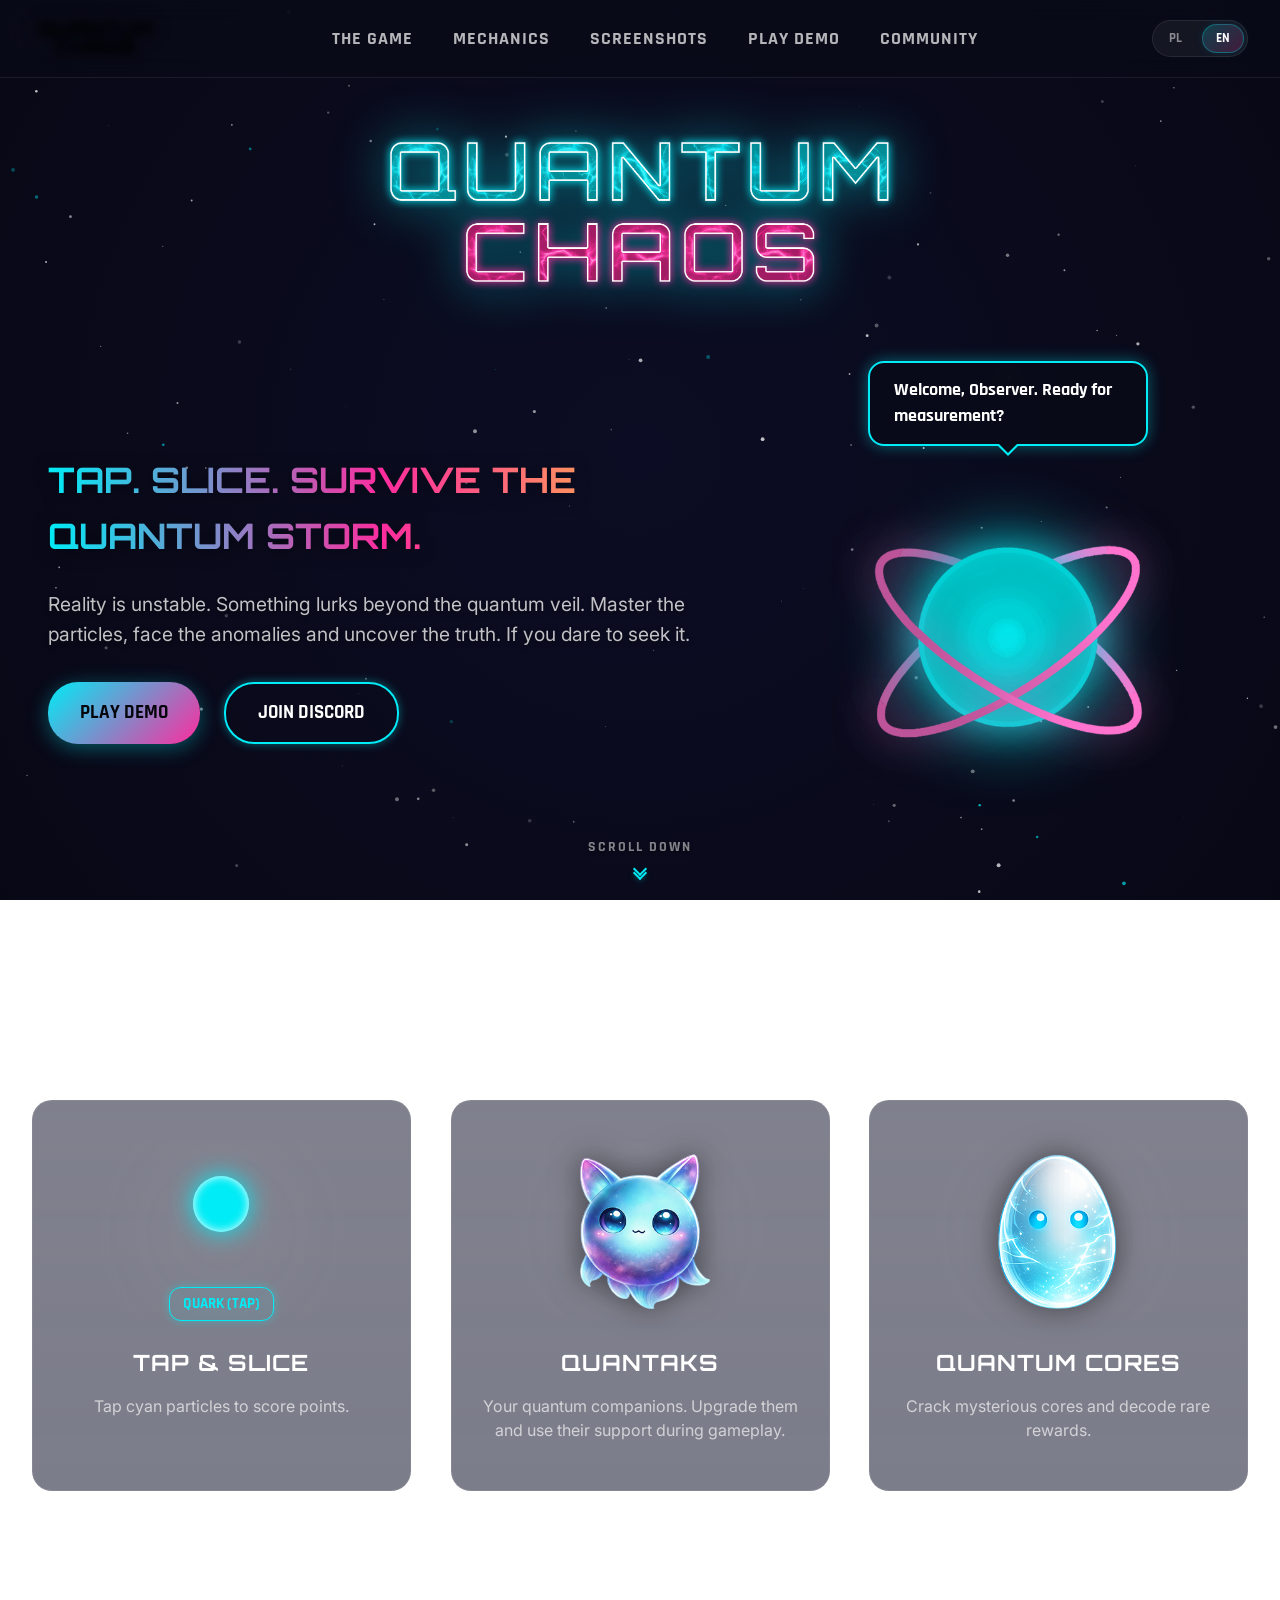
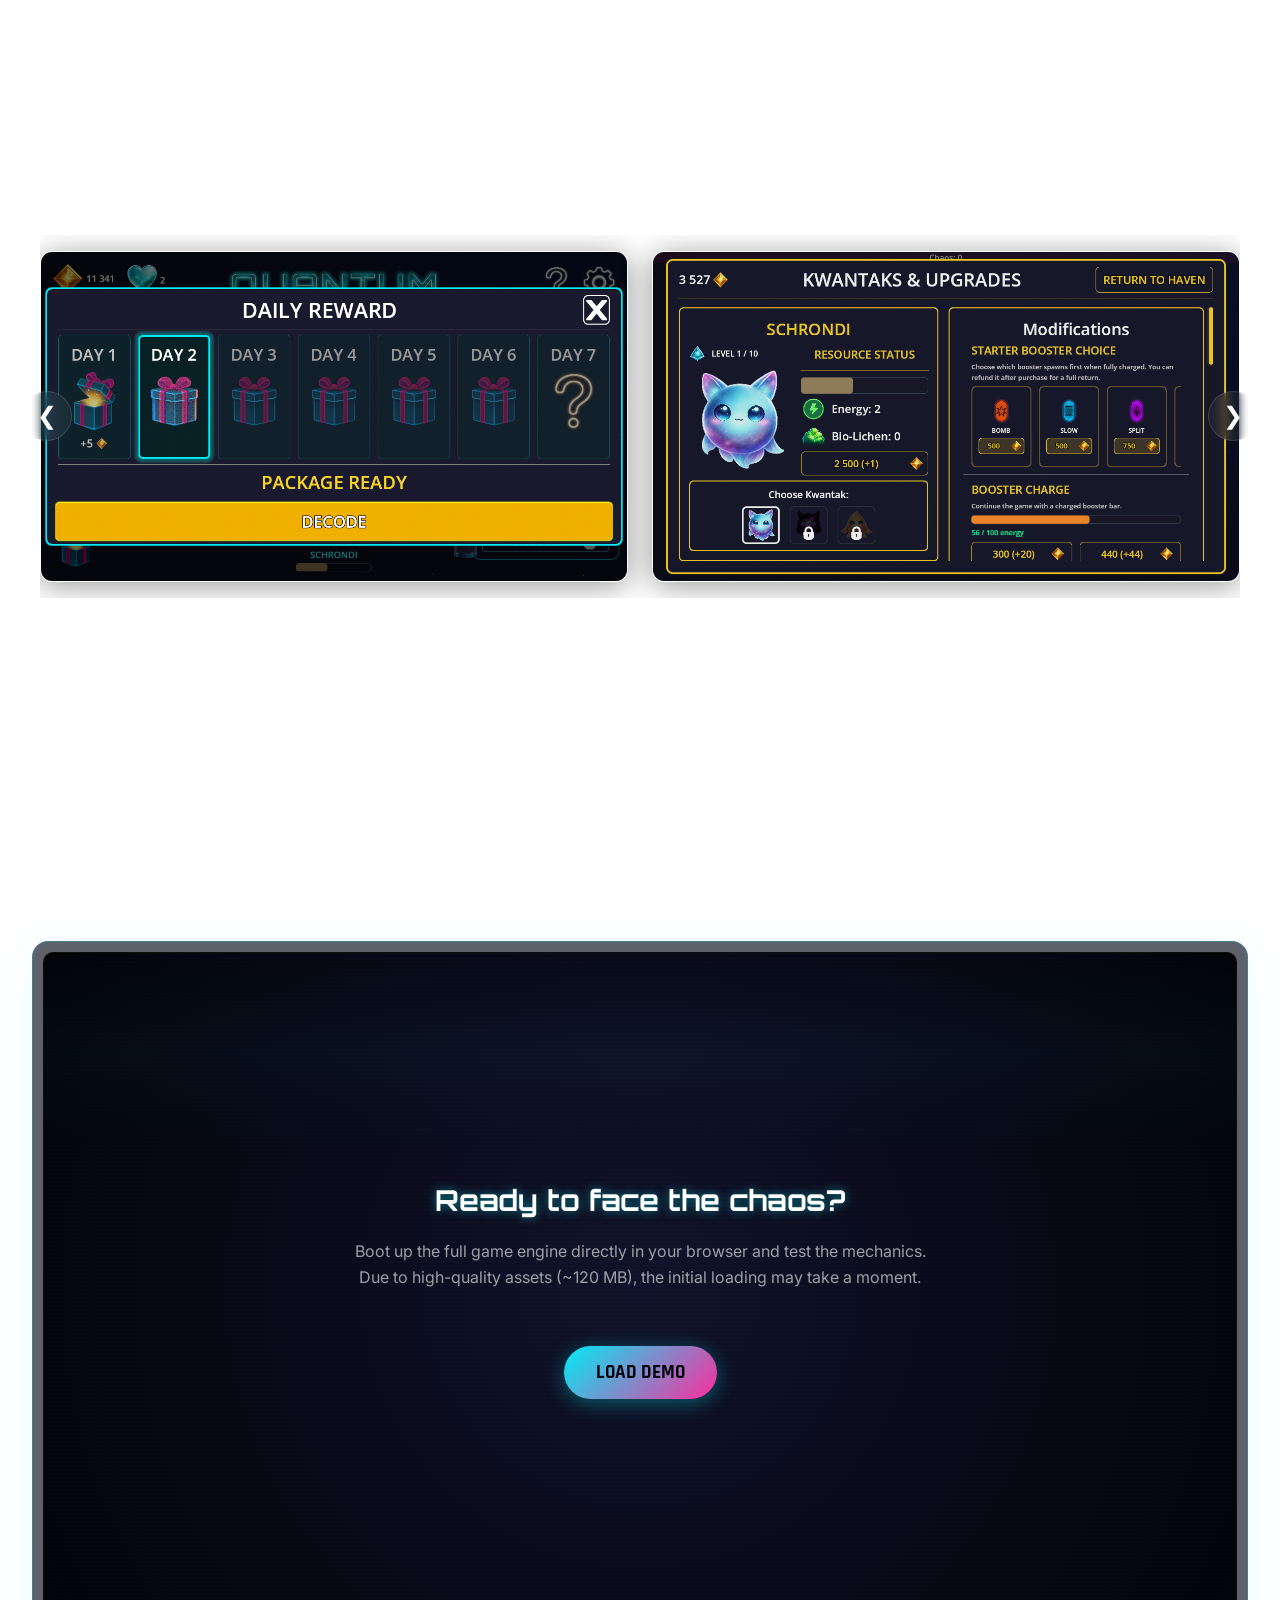
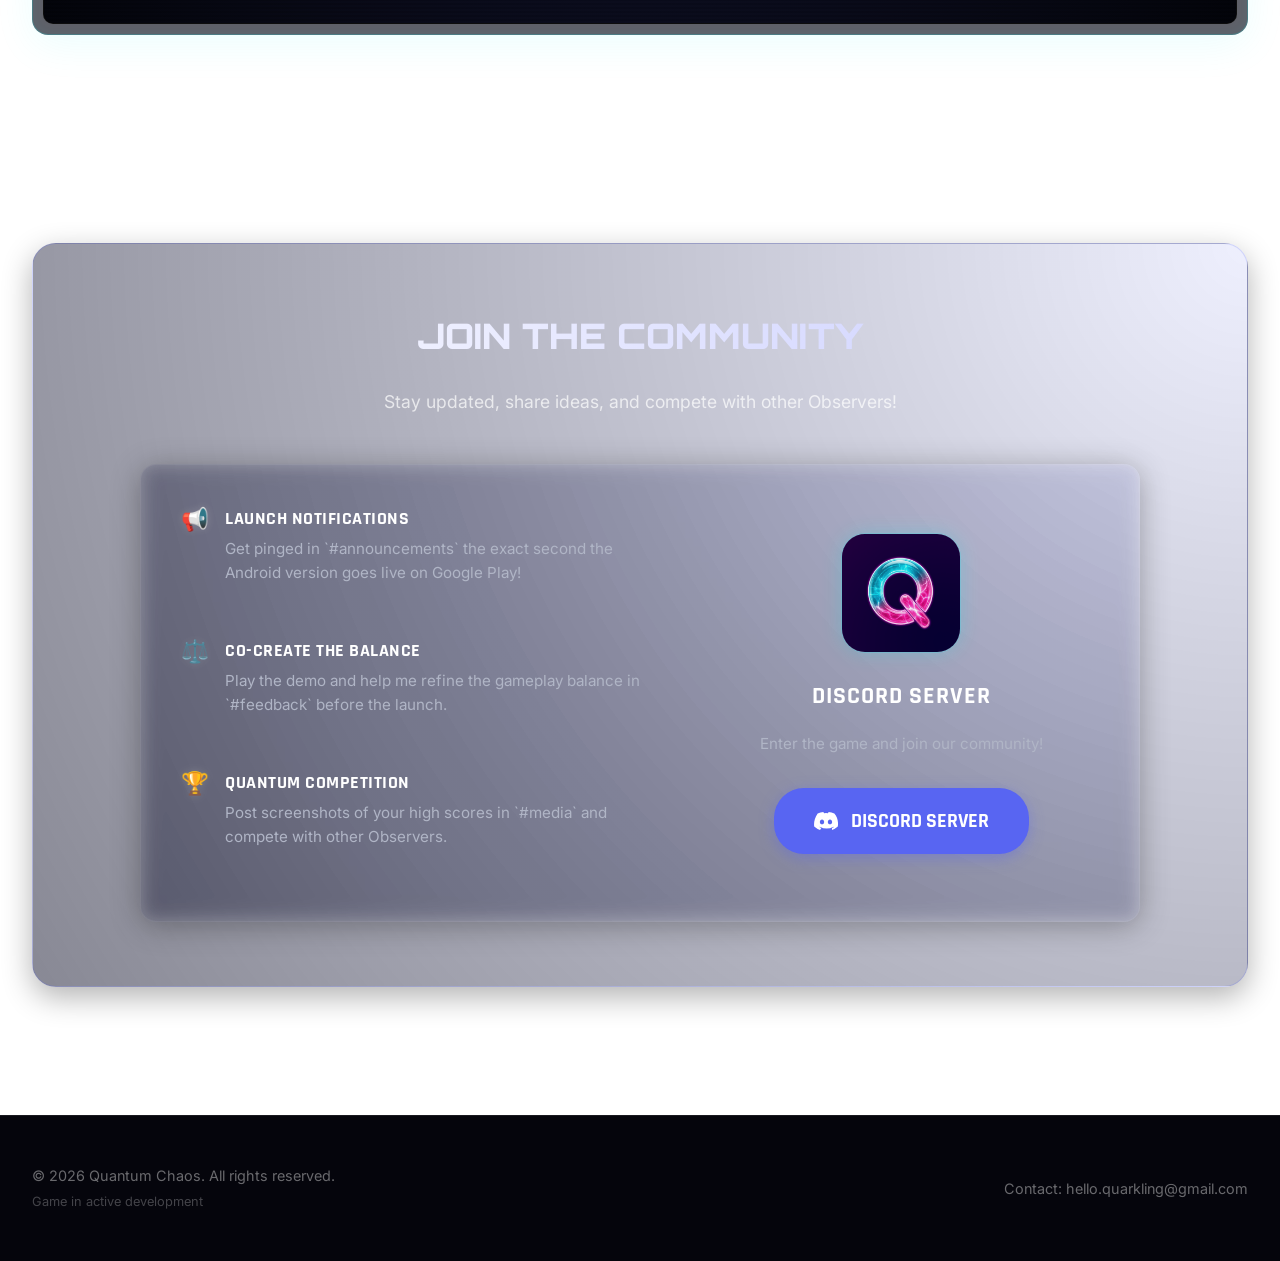
==== commit 68a73bca: "Add fullscreen toggle button for web demo" ====
--- a/index.html
+++ b/index.html
@@ -230,6 +230,9 @@
                             </div>
                         </div>
                         <iframe id="game-iframe" src="" frameborder="0" allowfullscreen style="display: none; width: 100%; height: 100%;"></iframe>
+                        <button id="fullscreen-btn" class="fullscreen-btn" style="display: none;" title="Pełny ekran">
+                            <svg viewBox="0 0 24 24" width="24" height="24" stroke="currentColor" stroke-width="2" fill="none" stroke-linecap="round" stroke-linejoin="round"><path d="M8 3H5a2 2 0 0 0-2 2v3m18 0V5a2 2 0 0 0-2-2h-3m0 18h3a2 2 0 0 0 2-2v-3M3 16v3a2 2 0 0 0 2 2h3"></path></svg>
+                        </button>
                     </div>
                 </div>
             </div>
--- a/style.css
+++ b/style.css
@@ -1 +1 @@
-:root{--color-cyan:#00ecf6;--color-cyan-glow:rgba(0,236,246,0.4);--color-magenta:#fe2c9e;--color-magenta-glow:rgba(254,44,158,0.4);--color-gold:#ffd933;--color-gold-glow:rgba(255,217,51,0.3);--color-discord:#5865F2;--color-discord-glow:rgba(88,101,242,0.4);--bg-dark:#0a0b18;--bg-darker:#05050c;--bg-card:rgba(18,19,43,0.55);--bg-glass:rgba(10,11,24,0.65);--border-glass:rgba(255,255,255,0.08);--font-main:'Inter',sans-serif;--font-title:'Orbitron',sans-serif;--font-accent:'Rajdhani',sans-serif;--transition-fast:0.2s ease;--transition-normal:0.4s cubic-bezier(0.25,0.8,0.25,1);}*{box-sizing:border-box;margin:0;padding:0;scroll-behavior:smooth;-webkit-tap-highlight-color:transparent;}html,body{background-color:transparent;color:#ffffff;font-family:var(--font-main);overflow-x:hidden;line-height:1.6;width:100%;max-width:100vw;}::selection{background-color:var(--color-cyan);color:var(--bg-darker);text-shadow:none;}img{user-select:none;-webkit-user-select:none;-webkit-user-drag:none;}.quinn-character img,.screenshot-item img{pointer-events:none;}#starsCanvas{position:fixed;top:0;left:0;width:100vw;height:100vh;z-index:-1;background:radial-gradient(circle at center,#0e0f2b 0%,var(--bg-darker) 100%);}::-webkit-scrollbar{width:8px;}::-webkit-scrollbar-track{background:var(--bg-darker);}::-webkit-scrollbar-thumb{background:rgba(255,255,255,0.15);border-radius:4px;}::-webkit-scrollbar-thumb:hover{background:var(--color-cyan);box-shadow:0 0 10px var(--color-cyan);}.site-header{position:fixed;top:0;left:0;width:100%;z-index:100;background:var(--bg-glass);backdrop-filter:blur(12px);border-bottom:1px solid var(--border-glass);}.header-container{max-width:1400px;margin:0 auto;padding:1rem 2rem;display:flex;justify-content:space-between;align-items:center;}.logo-link{opacity:0;transform:scale(0.6) translate(-20px,0);pointer-events:none;transition:opacity 0.5s cubic-bezier(0.19,1,0.22,1),transform 0.6s cubic-bezier(0.19,1,0.22,1),filter 0.4s ease;filter:blur(5px) brightness(0);}.logo-link.visible{opacity:1;transform:scale(1) translate(0,0);pointer-events:auto;filter:blur(0) brightness(1);animation:quantumAppear 0.18s cubic-bezier(0.215,0.61,0.355,1);}.logo-link.teleportout{animation:quantumDisappear 0.18s cubic-bezier(0.55,0.055,0.675,0.19) forwards;pointer-events:none;}.nav-logo{height:45px;display:block;filter:drop-shadow(0 0 8px rgba(0,236,246,0.3));transition:var(--transition-fast);}.nav-logo:hover{transform:scale(1.03);filter:drop-shadow(0 0 15px var(--color-cyan));}.main-nav{display:flex;gap:2.5rem;}.main-nav a{color:rgba(255,255,255,0.7);text-decoration:none;font-family:var(--font-accent);font-size:1.15rem;font-weight:700;text-transform:uppercase;letter-spacing:1px;transition:var(--transition-fast);position:relative;padding:0.25rem 0;}.main-nav a::after{content:'';position:absolute;bottom:0;left:0;width:0;height:2px;background:linear-gradient(90deg,var(--color-cyan),var(--color-magenta));transition:var(--transition-fast);}.main-nav a:hover{color:#fff;text-shadow:0 0 8px var(--color-cyan-glow);}.main-nav a:hover::after{width:100%;}.lang-switch{display:flex;gap:0.5rem;background:rgba(255,255,255,0.05);padding:3px;border-radius:20px;border:1px solid var(--border-glass);}.lang-btn{background:transparent;border:none;color:rgba(255,255,255,0.5);font-family:var(--font-accent);font-weight:700;padding:0.3rem 0.8rem;border-radius:15px;cursor:pointer;transition:var(--transition-fast);}.lang-btn.active,.lang-btn:hover{color:#fff;background:linear-gradient(135deg,rgba(0,236,246,0.2),rgba(254,44,158,0.2));border:1px solid rgba(0,236,246,0.3);box-shadow:0 0 10px rgba(0,236,246,0.1);}.section-container{max-width:1400px;margin:0 auto;padding:5rem 2rem;}.section-title{font-family:var(--font-title);font-size:2.5rem;font-weight:900;text-align:center;margin-bottom:3.5rem;text-transform:uppercase;letter-spacing:2px;background:linear-gradient(135deg,#ffffff 30%,rgba(255,255,255,0.7));-webkit-background-clip:text;-webkit-text-fill-color:transparent;filter:drop-shadow(0 2px 10px rgba(0,0,0,0.5));}.btn{display:inline-flex;align-items:center;justify-content:center;padding:0.85rem 2rem;font-family:var(--font-accent);font-size:1.2rem;font-weight:700;text-transform:uppercase;text-decoration:none;border-radius:30px;cursor:pointer;transition:var(--transition-normal);text-align:center;border:none;}.btn-primary{background:linear-gradient(135deg,var(--color-cyan),var(--color-magenta));color:var(--bg-darker);box-shadow:0 4px 20px rgba(0,236,246,0.35);}.btn-primary:hover{transform:translateY(-3px) scale(1.03);box-shadow:0 8px 30px rgba(254,44,158,0.6);color:#fff;}.btn-secondary{background:transparent;color:#fff;border:2px solid var(--color-cyan);box-shadow:0 0 10px var(--color-cyan-glow);}.btn-secondary:hover{transform:translateY(-3px) scale(1.03);background:rgba(0,236,246,0.1);box-shadow:0 0 25px var(--color-cyan);}.btn-discord{background:var(--color-discord);color:#fff;box-shadow:0 4px 15px var(--color-discord-glow);display:inline-flex;align-items:center;justify-content:center;gap:0.8rem;}.btn-discord:hover{transform:translateY(-3px) scale(1.03);background:#4752c4;box-shadow:0 8px 25px var(--color-discord);}.discord-svg{width:24px;height:24px;}@keyframes buttonPulse{0%{box-shadow:0 0 0 0 rgba(88,101,242,0.7);}70%{box-shadow:0 0 0 15px rgba(88,101,242,0);}100%{box-shadow:0 0 0 0 rgba(88,101,242,0);}}.btn-pulse{animation:buttonPulse 2s infinite;}.hero-section{min-height:100vh;max-height:1100px;display:flex;flex-direction:column;align-items:center;justify-content:center;padding-top:100px;padding-bottom:50px;position:relative;}.hero-container-split{display:flex;max-width:1400px;width:100%;margin:0 auto;padding:0 3rem;align-items:center;gap:4rem;}.hero-text-side{flex:1.2;text-align:left;}.hero-quinn-side{flex:0.8;display:flex;flex-direction:column;align-items:center;position:relative;user-select:none;}.quinn-bubble{background:var(--bg-glass);border:2px solid var(--color-cyan);border-radius:16px;padding:0 1.5rem;position:relative;max-width:320px;width:280px;height:85px;display:flex;align-items:center;justify-content:center;box-shadow:0 0 15px var(--color-cyan-glow);margin-bottom:1rem;backdrop-filter:blur(10px);transition:var(--transition-normal);}.quinn-bubble::after{content:'';position:absolute;bottom:-12px;left:50%;transform:translateX(-50%);border-width:12px 12px 0;border-style:solid;border-color:var(--color-cyan) transparent;display:block;width:0;}.quinn-bubble::before{content:'';position:absolute;bottom:-9px;left:50%;transform:translateX(-50%);border-width:9px 9px 0;border-style:solid;border-color:var(--bg-dark) transparent;display:block;width:0;z-index:1;}#quinn-bubble-text{font-family:var(--font-accent);font-size:1.15rem;font-weight:700;color:#ffffff;line-height:1.4;}.quinn-character-wrapper{display:flex;justify-content:center;margin-bottom:1.5rem;animation:quinnBreathe 4s ease-in-out infinite;}.quinn-character{position:relative;width:350px;height:350px;display:flex;justify-content:center;align-items:center;cursor:pointer;}.quinn-body{position:absolute;width:350px;height:350px;object-fit:contain;z-index:3;filter:url(#color-cyan-filter) drop-shadow(0 0 35px rgba(0,236,246,0.7));}.quinn-character.shielded .quinn-body{filter:url(#color-gold-filter) drop-shadow(0 0 35px rgba(255,217,51,0.7));}@keyframes quinnBreathe{0%,100%{transform:scale(1);}50%{transform:scale(1.05);}}.quinn-ring{position:absolute;object-fit:contain;filter:url(#color-magenta-filter) drop-shadow(0 0 20px rgba(254,44,158,0.6));}.quinn-ring-back-1,.quinn-ring-front-1{width:315px;height:315px;}.quinn-ring-back-2,.quinn-ring-front-2{width:315px;height:315px;}.quinn-ring-back-1{z-index:1;animation:ringRotate1 7s linear infinite;}.quinn-ring-back-2{z-index:1;animation:ringRotate2 5s linear infinite reverse;}.quinn-ring-front-1{z-index:5;animation:ringRotate1 7s linear infinite;}.quinn-ring-front-2{z-index:5;animation:ringRotate2 5s linear infinite reverse;}@keyframes ringRotate1{from{transform:rotate(0deg);}to{transform:rotate(360deg);}}@keyframes ringRotate2{from{transform:rotate(0deg);}to{transform:rotate(360deg);}}.quinn-character.poke{animation:pokePulse 0.6s cubic-bezier(0.175,0.885,0.32,1.275);}@keyframes pokePulse{0%{transform:scale(1) rotate(0);}20%{transform:scale(1.18) rotate(-8deg);}100%{transform:scale(1) rotate(0);}}.quinn-character.pissed{animation:glitchVibration 0.3s infinite,vanishQuinn 0.4s ease-in 0.3s forwards;}@keyframes glitchVibration{0%,100%{transform:translate(0,0) scale(1.1);}20%{transform:translate(-8px,4px) scale(1.15);}40%{transform:translate(6px,-4px) scale(1.05);}60%{transform:translate(-4px,-6px) scale(1.15);}80%{transform:translate(8px,4px) scale(1.1);}}@keyframes vanishQuinn{0%{transform:scale(1.1);opacity:1;filter:url(#color-cyan-filter) brightness(3);}100%{transform:scale(0);opacity:0;}}.hero-logo-centered{text-align:center;margin-bottom:2.5rem;width:100%;}.hero-logo{max-width:100%;width:560px;height:auto;filter:drop-shadow(0 0 25px rgba(0,236,246,0.55));animation:floatTitle 6s ease-in-out infinite;}.hero-logo.teleportout{animation:quantumDisappear 0.18s cubic-bezier(0.55,0.055,0.675,0.19) forwards;pointer-events:none;}.hero-logo.teleportin{animation:quantumAppear 0.18s cubic-bezier(0.215,0.61,0.355,1) forwards;}@keyframes floatTitle{0%,100%{transform:translateY(0);}50%{transform:translateY(-8px);}}@keyframes quantumDisappear{0%{opacity:1;filter:blur(0px) drop-shadow(0 0 25px rgba(0,236,246,0.55)) brightness(1);transform:scale(1);}60%{opacity:0.9;filter:blur(4px) drop-shadow(0 0 35px var(--color-cyan)) brightness(1.8);transform:scale(1.4,0.4);}100%{opacity:0;filter:blur(12px) drop-shadow(0 0 45px var(--color-cyan)) brightness(2.5);transform:scale(1.8,0.05);}}.hero-tagline{font-family:var(--font-title);font-size:2.2rem;font-weight:700;margin-bottom:1.5rem;text-transform:uppercase;background:linear-gradient(90deg,var(--color-cyan),var(--color-magenta),var(--color-gold));-webkit-background-clip:text;-webkit-text-fill-color:transparent;filter:drop-shadow(0 2px 8px rgba(0,0,0,0.5));}.hero-description{font-size:1.2rem;color:rgba(255,255,255,0.75);margin-bottom:2rem;max-width:750px;text-shadow:0 2px 4px rgba(0,0,0,0.5);}.hero-cta-container{display:flex;gap:1.5rem;flex-wrap:wrap;justify-content:flex-start;}.mechanics-grid{display:grid;grid-template-columns:repeat(auto-fit,minmax(300px,1fr));gap:2.5rem;}.mechanic-card{background:var(--bg-card);border:1px solid var(--border-glass);border-radius:20px;padding:2.5rem 1.5rem 3rem;text-align:center;position:relative;overflow:hidden;backdrop-filter:blur(10px);transition:var(--transition-normal);}.mechanic-card::before{content:'';position:absolute;top:0;left:0;width:100%;height:100%;background:linear-gradient(180deg,rgba(255,255,255,0.03) 0%,transparent 100%);pointer-events:none;}.mechanic-card:hover{transform:translateY(-8px);border-color:rgba(255,255,255,0.18);box-shadow:0 15px 35px rgba(0,0,0,0.4);}.card-glow{position:absolute;bottom:-150px;left:50%;transform:translateX(-50%);width:300px;height:300px;border-radius:50%;filter:blur(80px);opacity:0.15;pointer-events:none;transition:var(--transition-normal);}.mechanic-card:hover .card-glow.cyan{background-color:var(--color-cyan);opacity:0.25;}.mechanic-card:hover .card-glow.magenta{background-color:var(--color-magenta);opacity:0.25;}.mechanic-card:hover .card-glow.gold{background-color:var(--color-gold);opacity:0.25;}.card-visual{position:relative;width:100%;height:180px;display:flex;justify-content:center;align-items:center;margin-bottom:1.5rem;border-radius:12px;background:radial-gradient(circle,rgba(255,255,255,0.03) 0%,transparent 70%);}.card-screenshot{max-width:90%;max-height:160px;object-fit:contain;filter:drop-shadow(0 0 15px rgba(0,0,0,0.5));transition:var(--transition-normal);}.mechanic-card:hover .card-screenshot{transform:scale(1.05);}.mechanic-card h3{font-family:var(--font-title);font-size:1.4rem;font-weight:700;margin-bottom:0.8rem;text-transform:uppercase;letter-spacing:1px;}.mechanic-card:hover h3{color:#fff;text-shadow:0 0 8px rgba(255,255,255,0.4);}.card-desc{font-size:1rem;color:rgba(255,255,255,0.65);line-height:1.5;min-height:3rem;}.particle-showcase-box{display:flex;flex-direction:column;align-items:center;justify-content:center;width:100%;height:100%;}.particle-view{position:relative;width:100%;flex:1;display:flex;align-items:center;justify-content:center;user-select:none;-webkit-user-select:none;}.particles-container{position:absolute;width:140px;height:120px;display:flex;align-items:center;justify-content:center;pointer-events:none;user-select:none;-webkit-user-select:none;}.particle-visual-element{border-radius:50%;transition:background-color 0.2s,box-shadow 0.2s,border 0.2s,width 0.2s,height 0.2s;}.particle-visual-element.quark{width:56px;height:56px;background:var(--color-cyan);box-shadow:0 0 25px var(--color-cyan),inset 0 0 10px #ffffff;border:none;transform:none;}.particle-visual-element.meson{width:35px;height:35px;background:var(--color-magenta);box-shadow:0 0 25px var(--color-magenta),inset 0 0 10px #ffffff;border:none;transform:none;}.particle-visual-element.antimatter{width:63px;height:63px;background:#1a1a1a;border:2px solid rgba(255,255,255,0.25);box-shadow:0 0 15px rgba(255,255,255,0.15);transform:none;}.particle-visual-element.entangled{width:28px;height:28px;position:absolute;left:20px;bottom:25px;}.partner.entangled-partner{width:28px;height:28px;position:absolute;right:20px;top:25px;}.particle-line.entangled-line{position:absolute;height:3px;width:105px;transform:rotate(-35deg);}.particle-showcase-box.state-good .entangled{background:var(--color-cyan);box-shadow:0 0 18px var(--color-cyan),inset 0 0 6px #ffffff;border:none;}.particle-showcase-box.state-good .entangled-partner{background:var(--color-cyan);box-shadow:0 0 18px var(--color-cyan),inset 0 0 6px #ffffff;border:none;}.particle-showcase-box.state-good .entangled-line{background:var(--color-cyan);box-shadow:0 0 10px var(--color-cyan);}.particle-showcase-box.state-bad .entangled{background:var(--color-magenta);box-shadow:0 0 18px var(--color-magenta),inset 0 0 6px #ffffff;border:none;}.particle-showcase-box.state-bad .entangled-partner{background:var(--color-magenta);box-shadow:0 0 18px var(--color-magenta),inset 0 0 6px #ffffff;border:none;}.particle-showcase-box.state-bad .entangled-line{background:var(--color-magenta);box-shadow:0 0 10px var(--color-magenta);}#slash-canvas{position:absolute;top:0;left:0;width:100%;height:100%;pointer-events:none;z-index:5;}.particle-view{cursor:crosshair;}.floating-score{position:absolute;font-family:var(--font-accent);font-weight:700;font-size:1.45rem;pointer-events:none;user-select:none;z-index:15;transform:translate(-50%,-50%) rotate(var(--rot,0deg));animation:floatUp 1.6s cubic-bezier(0.25,1,0.5,1) forwards;}.shockwave-ring{position:absolute;border:2.5px solid var(--color);border-radius:50%;pointer-events:none;z-index:7;transform:translate(-50%,-50%);animation:shockwaveExpand 0.25s cubic-bezier(0.165,0.84,0.44,1) forwards;}@keyframes shockwaveExpand{0%{width:0px;height:0px;opacity:0.9;border-width:2.5px;}100%{width:var(--max-radius);height:var(--max-radius);opacity:0;border-width:0.5px;}}.floating-score.points{color:var(--color-cyan);text-shadow:0 0 10px var(--color-cyan-glow);}.floating-score.chaos{color:var(--color-magenta);text-shadow:0 0 10px var(--color-magenta-glow);}@keyframes floatUp{0%{transform:translate(-50%,-50%) rotate(var(--rot,0deg)) scale(1.3);opacity:1;}60%{opacity:1;}100%{transform:translate(-50%,-100px) rotate(var(--rot,0deg)) scale(0.85);opacity:0;}}.particle-spark{position:absolute;width:5px;height:5px;border-radius:50%;pointer-events:none;z-index:8;animation:sparkBurst 0.6s cubic-bezier(0.1,0.8,0.3,1) forwards;}@keyframes sparkBurst{0%{transform:translate(0,0) scale(1);opacity:1;}100%{transform:translate(var(--tx),var(--ty)) scale(0);opacity:0;}}.particle-visual-element.annihilated{animation:collapseAnnihilate 0.25s cubic-bezier(0.25,0.46,0.45,0.94) forwards !important;}@keyframes collapseAnnihilate{0%{transform:scale(1);filter:brightness(1);opacity:1;}35%{transform:scale(1.3);filter:brightness(2.2);opacity:1;}100%{transform:scale(0);filter:brightness(3);opacity:0;}}.particle-showcase-box.shake-card{animation:cardShake 0.4s ease-in-out;}@keyframes cardShake{0%,100%{transform:translate(0,0);}20%,60%{transform:translate(-6px,0);}40%,80%{transform:translate(6px,0);}}.particle-showcase-box.glitch{animation:particleGlitch 0.2s linear;}@keyframes particleGlitch{0%,100%{filter:skew(0) brightness(1);}33%{filter:skew(5deg) brightness(2) contrast(2);}66%{filter:skew(-5deg) brightness(0.5);}}.particle-badge{margin-top:1.2rem;font-family:var(--font-accent);font-weight:700;color:var(--color-cyan);text-transform:uppercase;border:1px solid var(--color-cyan);padding:0.25rem 0.8rem;border-radius:12px;font-size:0.95rem;box-shadow:0 0 8px var(--color-cyan-glow);background:rgba(0,236,246,0.05);}.demo-section{}.game-container-wrapper{background:var(--bg-glass);border:1px solid rgba(0,236,246,0.2);border-radius:16px;padding:10px;box-shadow:0 10px 40px rgba(0,236,246,0.08),inset 0 0 15px rgba(0,236,246,0.05);backdrop-filter:blur(10px);max-width:1280px;margin:0 auto;}.game-container{position:relative;width:100%;aspect-ratio:16 / 9;border-radius:10px;overflow:hidden;background-color:#000;border:1px solid rgba(255,255,255,0.05);}.godot-placeholder{position:absolute;top:0;left:0;width:100%;height:100%;display:flex;justify-content:center;align-items:center;background:radial-gradient(circle at center,#12142d 0%,#03040a 100%);text-align:center;padding:2rem;overflow:hidden;}.godot-placeholder::before{content:'';position:absolute;top:0;left:0;width:100%;height:100%;background:linear-gradient( to bottom,rgba(18,16,16,0) 50%,rgba(0,0,0,0.15) 50% ),linear-gradient( to bottom,rgba(0,236,246,0),rgba(0,236,246,0.05) 10%,rgba(0,236,246,0) 20% );background-size:100% 4px,100% 1000px;animation:hologram-scan 8s linear infinite;pointer-events:none;z-index:1;opacity:0.7;}@keyframes hologram-scan{0%{background-position:0 0,0 -1000px;}100%{background-position:0 0,0 1000px;}}.placeholder-content{max-width:600px;z-index:2;}.pulse-icon-wrapper{margin-bottom:2rem;display:inline-flex;justify-content:center;align-items:center;}.pulse-icon{width:70px;height:70px;border-radius:50%;background:linear-gradient(135deg,var(--color-cyan),var(--color-magenta));box-shadow:0 0 30px var(--color-cyan);animation:placeholderIconPulse 3s ease-in-out infinite;}@keyframes placeholderIconPulse{0%,100%{transform:scale(1);filter:drop-shadow(0 0 15px var(--color-cyan));}50%{transform:scale(1.1);filter:drop-shadow(0 0 35px var(--color-magenta));}}.placeholder-content h3{font-family:var(--font-title);font-size:1.8rem;margin-bottom:1rem;color:#fff;text-shadow:0 0 10px rgba(0,236,246,0.5);transition:text-shadow 0.5s ease,filter 1.5s cubic-bezier(0.25,1,0.5,1),opacity 1.5s cubic-bezier(0.25,1,0.5,1);opacity:0;filter:blur(15px);}.placeholder-content h3.active-reveal{opacity:1;filter:blur(0px);}.placeholder-content h3.pulse-glow{animation:neon-breath 3s ease-in-out infinite;}@keyframes neon-breath{0%,100%{text-shadow:0 0 8px rgba(0,236,246,0.4);}50%{text-shadow:0 0 20px rgba(0,236,246,0.9),0 0 30px rgba(0,236,246,0.4);}}.placeholder-content p{color:rgba(255,255,255,0.6);margin-bottom:2rem;font-size:1rem;transition:filter 1.5s cubic-bezier(0.25,1,0.5,1),opacity 1.5s cubic-bezier(0.25,1,0.5,1);opacity:0;filter:blur(15px);}.placeholder-content p.active-reveal{opacity:1;filter:blur(0px);}.community-section{padding:3rem 0;}.community-box{background:radial-gradient(circle at top right,rgba(88,101,242,0.1) 0%,rgba(18,19,43,0.5) 100%);border:1px solid rgba(88,101,242,0.2);border-radius:24px;padding:4rem 3rem;text-align:center;backdrop-filter:blur(10px);box-shadow:0 10px 30px rgba(0,0,0,0.3);}.community-box h2{font-family:var(--font-title);font-size:2.2rem;font-weight:900;text-transform:uppercase;margin-bottom:1.5rem;background:linear-gradient(90deg,#fff,#c7cbff);-webkit-background-clip:text;-webkit-text-fill-color:transparent;}.community-box p{font-size:1.1rem;color:rgba(255,255,255,0.7);max-width:800px;margin:0 auto 3rem;}.site-footer{background-color:var(--bg-darker);border-top:1px solid var(--border-glass);padding:3rem 2rem;font-size:0.9rem;color:rgba(255,255,255,0.4);}.footer-container{max-width:1400px;margin:0 auto;display:flex;justify-content:space-between;align-items:center;flex-wrap:wrap;gap:2rem;}.footer-sub{font-size:0.8rem;margin-top:0.3rem;color:rgba(255,255,255,0.25);}.footer-right{display:flex;gap:2rem;}.footer-right a{color:rgba(255,255,255,0.4);text-decoration:none;transition:var(--transition-fast);}.footer-right a:hover{color:var(--color-cyan);text-shadow:0 0 5px var(--color-cyan-glow);}body.no-scroll{overflow:hidden;}.scroll-indicator,.scroll-indicator:link,.scroll-indicator:visited,.scroll-indicator:hover,.scroll-indicator:active{position:absolute;bottom:25px;left:50%;transform:translateX(-50%);display:flex;flex-direction:column;align-items:center;gap:8px;z-index:10;cursor:pointer;transition:opacity 0.4s ease,visibility 0.4s ease;text-decoration:none;color:inherit;outline:none;}.scroll-indicator.hidden{opacity:0;visibility:hidden;pointer-events:none;}.scroll-text{font-family:var(--font-accent);font-size:0.9rem;font-weight:700;color:rgba(255,255,255,0.5);text-transform:uppercase;letter-spacing:2px;text-shadow:0 2px 4px rgba(0,0,0,0.5);animation:scrollTextPulse 2.5s infinite ease-in-out;}.scroll-arrow{display:flex;flex-direction:column;align-items:center;}.scroll-arrow span{display:block;width:10px;height:10px;border-bottom:2px solid var(--color-cyan);border-right:2px solid var(--color-cyan);transform:rotate(45deg);margin:-3px;animation:scrollArrowAnim 2s infinite ease-in-out;box-shadow:2px 2px 5px rgba(0,236,246,0.15);}.scroll-arrow span:nth-child(2){animation-delay:0.25s;}@keyframes scrollTextPulse{0%,100%{color:rgba(255,255,255,0.4);}50%{color:var(--color-cyan);text-shadow:0 0 8px var(--color-cyan-glow);}}@keyframes scrollArrowAnim{0%{opacity:0;transform:rotate(45deg) translate(-5px,-5px);}50%{opacity:1;}100%{opacity:0;transform:rotate(45deg) translate(5px,5px);}}.burger-menu-btn{display:none;}.mobile-menu-overlay{position:fixed;top:0;left:0;width:100vw;height:100dvh;padding-top:80px;background:rgba(5,5,12,0.98);backdrop-filter:blur(20px);-webkit-backdrop-filter:blur(20px);z-index:99;display:flex;justify-content:center;align-items:center;opacity:0;visibility:hidden;transition:opacity 0.4s cubic-bezier(0.25,0.8,0.25,1),visibility 0.4s;}.mobile-menu-overlay.active{opacity:1;visibility:visible;}.mobile-nav{display:flex;flex-direction:column;gap:clamp(1.25rem,3.8dvh,2.5rem);text-align:center;align-items:center;width:100%;padding:0 2rem;}.mobile-lang-switch{justify-content:center;align-self:center;width:fit-content;padding:4px;border-radius:24px;background:rgba(255,255,255,0.08);}.mobile-lang-switch .lang-btn{padding:0.55rem 1.35rem;font-size:0.95rem;border-radius:20px;}.mobile-nav-link{color:rgba(255,255,255,0.7);text-decoration:none;font-family:var(--font-title);font-size:clamp(1.35rem,3.8dvh,1.8rem);font-weight:700;text-transform:uppercase;letter-spacing:2px;transition:color 0.3s ease,text-shadow 0.3s ease,transform 0.3s ease,background 0.3s ease,box-shadow 0.3s ease;display:inline-block;}.mobile-nav-link:hover,.mobile-nav-link:active{color:#fff;text-shadow:0 0 15px var(--color-cyan);transform:scale(1.05);}.mobile-cta-btn{align-self:center;padding:0.6rem 2.2rem;border-radius:30px;border:2px solid var(--color-cyan);background:linear-gradient(135deg,rgba(0,236,246,0.12),rgba(254,44,158,0.12));box-shadow:0 0 15px rgba(0,236,246,0.25);color:#fff !important;text-shadow:0 0 8px rgba(0,236,246,0.5) !important;transition:transform 0.2s ease,background 0.2s ease,box-shadow 0.2s ease,border-color 0.2s ease;}.mobile-cta-btn:hover,.mobile-cta-btn:active{border-color:#fff;background:linear-gradient(135deg,rgba(0,236,246,0.25),rgba(254,44,158,0.25)) !important;box-shadow:0 0 25px rgba(0,236,246,0.45) !important;transform:scale(1.04) !important;}@media (max-width:1024px){.main-nav{display:none;}.site-header .lang-switch{display:none;}.burger-menu-btn{display:flex;flex-direction:column;justify-content:space-between;width:32px;height:22px;background:transparent;border:none;cursor:pointer;padding:0;z-index:105;}.burger-line{width:100%;height:3px;background-color:#fff;border-radius:2px;transition:transform 0.3s cubic-bezier(0.25,0.8,0.25,1),opacity 0.3s ease,background-color 0.3s ease;box-shadow:0 0 5px rgba(255,255,255,0.2);}.burger-menu-btn.active .burger-line:nth-child(1){transform:translateY(9.5px) rotate(45deg);background-color:var(--color-cyan);box-shadow:0 0 8px var(--color-cyan-glow);}.burger-menu-btn.active .burger-line:nth-child(2){opacity:0;}.burger-menu-btn.active .burger-line:nth-child(3){transform:translateY(-9.5px) rotate(-45deg);background-color:var(--color-cyan);box-shadow:0 0 8px var(--color-cyan-glow);}.hero-container-split{flex-direction:column-reverse;padding-top:0;gap:3rem;text-align:center;align-items:center;}.hero-text-side{display:flex;flex-direction:column;align-items:center;text-align:center;}.hero-cta-container{justify-content:center;}.hero-tagline{font-size:1.8rem;}.section-title{font-size:2rem;}}@media (max-width:768px){.hero-section{padding-top:120px;justify-content:flex-start;}.header-container{padding:1rem;}.quinn-character{width:280px;height:280px;}.quinn-body{width:280px;height:280px;}.quinn-ring-back-1,.quinn-ring-front-1{width:252px;height:252px;}.quinn-ring-back-2,.quinn-ring-front-2{width:252px;height:252px;}.hero-logo{width:100%;max-width:400px;}.hero-tagline{font-size:1.3rem;}.hero-description{font-size:0.95rem;}.hero-cta-container{flex-direction:column;gap:1rem;padding:0 1rem;width:100%;}.btn{width:100%;}.game-container{aspect-ratio:auto;min-height:300px;padding:1rem;}.placeholder-content h3{font-size:1.4rem;}.placeholder-content p{font-size:0.95rem;}.section-container{padding:3rem 1rem;}.mechanics-grid{grid-template-columns:1fr;gap:1.5rem;}.community-box{padding:2.5rem 1.5rem;}.community-box h2{font-size:1.6rem;}.community-box p{font-size:0.95rem;margin-bottom:2rem;}.footer-container{flex-direction:column;text-align:center;gap:1rem;}.footer-right{justify-content:center;}}.screenshots-section{padding:4rem 0;}.carousel-container-outer{position:relative;display:flex;align-items:center;justify-content:center;margin-top:2rem;width:100%;}.screenshot-carousel{overflow:hidden;width:100%;max-width:1200px;padding:1rem 0;}.carousel-track{display:flex;gap:1.5rem;transition:transform 0.4s cubic-bezier(0.25,0.8,0.25,1);width:100%;will-change:transform;touch-action:pan-y;}.carousel-track .screenshot-item{flex:0 0 calc(50% - 0.75rem);position:relative;border-radius:12px;overflow:hidden;aspect-ratio:16/9;border:1px solid rgba(255,255,255,0.1);background:rgba(255,255,255,0.02);cursor:pointer;box-shadow:0 4px 30px rgba(0,0,0,0.4);transition:transform 0.3s ease,border-color 0.3s ease,box-shadow 0.3s ease;user-select:none;-webkit-user-select:none;-webkit-user-drag:none;}.carousel-track .screenshot-item:hover{transform:translateY(-5px) scale(1.02);border-color:var(--color-cyan);box-shadow:0 0 20px rgba(0,236,246,0.3);}.screenshot-img{width:100%;height:100%;object-fit:cover;display:block;transition:filter 0.3s ease;}.carousel-track .screenshot-item:hover .screenshot-img{filter:brightness(0.85);}.screenshot-overlay{position:absolute;top:0;left:0;width:100%;height:100%;background:rgba(0,236,246,0.15);display:flex;justify-content:center;align-items:center;opacity:0;transition:opacity 0.3s ease;}.carousel-track .screenshot-item:hover .screenshot-overlay{opacity:1;}.zoom-icon{font-size:2rem;color:#fff;text-shadow:0 0 10px rgba(0,236,246,0.8);transform:scale(0.8);transition:transform 0.3s cubic-bezier(0.175,0.885,0.32,1.275);user-select:none;pointer-events:none;}.carousel-track .screenshot-item:hover .zoom-icon{transform:scale(1);user-select:none;pointer-events:none;}.carousel-control{background:rgba(255,255,255,0.05);border:1px solid rgba(255,255,255,0.15);color:#fff;font-size:24px;width:50px;height:50px;border-radius:50%;cursor:pointer;display:flex;justify-content:center;align-items:center;position:absolute;top:50%;transform:translateY(-50%);z-index:10;transition:background-color 0.2s,border-color 0.2s,transform 0.2s;backdrop-filter:blur(5px);-webkit-backdrop-filter:blur(5px);}.carousel-control:hover{background:rgba(0,236,246,0.15);border-color:var(--color-cyan);transform:translateY(-50%) scale(1.08);}.carousel-control:active{transform:translateY(-50%) scale(0.92);}.carousel-control.prev{left:-60px;}.carousel-control.next{right:-60px;}.lightbox-modal{display:none;position:fixed;z-index:1000;left:0;top:0;width:100%;height:100%;background:rgba(3,4,10,0.95);backdrop-filter:blur(8px);-webkit-backdrop-filter:blur(8px);justify-content:center;align-items:center;opacity:0;transition:opacity 0.3s ease;}.lightbox-modal.active{display:flex;opacity:1;}.lightbox-close{position:absolute;top:20px;right:30px;color:#888;font-size:40px;font-weight:bold;cursor:pointer;transition:color 0.2s ease,transform 0.2s ease;z-index:1010;}.lightbox-close:hover{color:#fff;transform:scale(1.1);}.lightbox-content-wrapper{position:relative;display:flex;justify-content:center;align-items:center;width:90%;max-width:1200px;height:80%;}.lightbox-img{max-width:100%;max-height:100%;border-radius:8px;border:2px solid rgba(255,255,255,0.15);box-shadow:0 0 50px rgba(0,236,246,0.2);object-fit:contain;user-select:none;animation:zoomIn 0.3s ease;}@keyframes zoomIn{from{transform:scale(0.95);opacity:0;}to{transform:scale(1);opacity:1;}}.lightbox-prev,.lightbox-next{position:absolute;background:rgba(255,255,255,0.05);border:1px solid rgba(255,255,255,0.1);color:#fff;font-size:30px;padding:15px 20px;border-radius:50%;cursor:pointer;user-select:none;transition:background-color 0.2s,border-color 0.2s,transform 0.2s;z-index:1005;}.lightbox-prev{left:-80px;}.lightbox-next{right:-80px;}.lightbox-prev:hover,.lightbox-next:hover{background:rgba(0,236,246,0.1);border-color:var(--color-cyan);transform:scale(1.05);}.lightbox-prev:active,.lightbox-next:active{transform:scale(0.95);}.community-layout{display:flex;justify-content:center;margin-top:3rem;text-align:left;}.community-column{background:rgba(255,255,255,0.02);border:1px solid rgba(255,255,255,0.05);border-radius:16px;padding:2.5rem;display:flex;flex-direction:column;justify-content:space-between;backdrop-filter:blur(10px);-webkit-backdrop-filter:blur(10px);box-shadow:0 4px 30px rgba(0,0,0,0.3);transition:border-color 0.3s ease;max-width:550px;width:100%;}.community-column:hover{border-color:rgba(255,255,255,0.15);}.discord-column{display:grid;grid-template-columns:1.2fr 1fr;gap:3rem;align-items:center;max-width:1000px;width:100%;}.discord-column:hover{border-color:rgba(88,101,242,0.45) !important;box-shadow:0 8px 32px rgba(88,101,242,0.25);}.discord-game-icon{width:120px;height:120px;max-width:100%;height:auto;object-fit:contain;border-radius:24px;margin-bottom:1.5rem;box-shadow:0 0 20px rgba(0,236,246,0.2);border:1px solid rgba(0,236,246,0.25);transition:transform 0.3s cubic-bezier(0.25,0.8,0.25,1),box-shadow 0.3s ease;}.discord-game-icon:hover{transform:scale(1.06) rotate(2deg);box-shadow:0 0 30px rgba(0,236,246,0.45);}.discord-cta-side{display:flex;flex-direction:column;align-items:center;justify-content:center;text-align:center;}.discord-cta-side .btn-discord{padding:1.05rem 2.5rem;font-size:1.25rem;}.discord-cta-text{font-size:0.95rem;color:#b0b5c6;margin-bottom:1.5rem;}.discord-benefits-list{list-style:none;padding:0;margin:0;display:flex;flex-direction:column;gap:1.25rem;}.discord-benefits-list li{display:flex;gap:1rem;align-items:flex-start;text-align:left;}.benefit-icon{font-size:1.4rem;line-height:1;margin-top:0.15rem;filter:drop-shadow(0 0 5px rgba(255,255,255,0.15));}.benefit-content strong{display:block;font-family:var(--font-accent);font-size:1.1rem;color:#ffffff;margin-bottom:0.2rem;text-transform:uppercase;letter-spacing:0.5px;}.benefit-content p{margin:0;font-size:0.95rem;color:#b0b5c6;line-height:1.5;}.community-column h3{font-family:var(--font-accent);font-size:1.5rem;margin-bottom:1rem;color:#fff;text-transform:uppercase;letter-spacing:1px;}.community-column p{font-size:0.95rem;color:#b0b5c6;line-height:1.6;margin-bottom:2rem;}.newsletter-form{display:flex;flex-direction:column;gap:1rem;width:100%;}.form-group{display:flex;gap:0.5rem;width:100%;}.form-input{flex-grow:1;background:rgba(0,0,0,0.3);border:1px solid rgba(255,255,255,0.1);padding:0.8rem 1.2rem;border-radius:8px;color:#fff;font-family:var(--font-base);font-size:0.95rem;outline:none;transition:border-color 0.2s,box-shadow 0.2s;}.form-input:focus{border-color:var(--color-cyan);box-shadow:0 0 10px rgba(0,236,246,0.2);}.btn-submit{background:linear-gradient(135deg,var(--color-cyan) 0%,#009dbf 100%);color:#03040a;border:none;font-family:var(--font-accent);font-weight:700;padding:0.8rem 1.8rem;border-radius:8px;cursor:pointer;font-size:0.95rem;transition:transform 0.2s,box-shadow 0.2s;}.btn-submit:hover{transform:translateY(-2px);box-shadow:0 0 15px rgba(0,236,246,0.4);}.btn-submit:active{transform:translateY(0);}.checkbox-label{display:flex;align-items:flex-start;gap:0.6rem;cursor:pointer;user-select:none;}.form-checkbox{margin-top:0.2rem;accent-color:var(--color-cyan);cursor:pointer;}.checkbox-text{font-size:0.8rem;color:#8c93a8;line-height:1.4;}.checkbox-text a{color:var(--color-cyan);text-decoration:none;}.checkbox-text a:hover{text-decoration:underline;}@media (max-width:1300px){.lightbox-prev{left:10px;}.lightbox-next{right:10px;}.carousel-control.prev{left:-10px;}.carousel-control.next{right:-10px;}}@media (max-width:1024px){.community-layout{gap:1.5rem;}.carousel-track .screenshot-item{flex:0 0 calc(50% - 0.75rem);user-select:none;-webkit-user-select:none;-webkit-user-drag:none;}}@media (max-width:768px){.carousel-track .screenshot-item{flex:0 0 100%;user-select:none;-webkit-user-select:none;-webkit-user-drag:none;}.carousel-control{width:40px;height:40px;font-size:18px;}.community-layout{flex-direction:column;gap:1.5rem;}.community-column{padding:1.5rem;}.discord-column{grid-template-columns:1fr;gap:2rem;padding:2rem 1.5rem;}.discord-game-icon{width:100px;}.form-group{flex-direction:column;}.btn-submit{width:100%;}}.contact-tooltip{position:absolute;background:rgba(0,236,246,0.95);color:#03040a;padding:0.5rem 1rem;border-radius:8px;font-family:var(--font-accent);font-weight:700;font-size:0.95rem;z-index:1000;box-shadow:0 0 15px rgba(0,236,246,0.5);pointer-events:none;text-transform:uppercase;letter-spacing:0.5px;animation:tooltipFadeIn 0.2s cubic-bezier(0.175,0.885,0.32,1.275);}.contact-tooltip.fade-out{opacity:0;transform:translateY(-8px);transition:opacity 0.3s ease,transform 0.3s ease;}@keyframes tooltipFadeIn{from{opacity:0;transform:translateY(8px);}to{opacity:1;transform:translateY(0);}}.core-float-wrapper{display:flex;justify-content:center;align-items:center;width:100%;height:100%;animation:floatCore 4.5s ease-in-out infinite;}#interactive-core-img{cursor:pointer;max-width:90%;max-height:160px;object-fit:contain;filter:drop-shadow(0 0 15px rgba(0,0,0,0.5));transition:transform 0.15s cubic-bezier(0.175,0.885,0.32,1.275),filter 0.15s;user-select:none;-webkit-user-select:none;}.core-clicked{transform:scale(0.85) !important;}.floating-score.gold{color:var(--color-gold);text-shadow:0 0 10px var(--color-gold-glow);}@keyframes floatCore{0%,100%{transform:translateY(0);}50%{transform:translateY(-7px);}}.kwantak-bounce-wrapper{display:flex;justify-content:center;align-items:center;width:100%;height:100%;transform-origin:bottom center;}.kwantak-hop{animation:kwantakBounce 0.5s ease-in-out;}#interactive-kwantak-img{transition:transform 0.2s ease-in-out;}@keyframes kwantakBounce{0%,100%{transform:translateY(0) scale(1,1);}30%{transform:translateY(0) scale(1.12,0.88);}60%{transform:translateY(-15px) scale(0.92,1.08);}75%{transform:translateY(-17px) scale(1,1);}90%{transform:translateY(0) scale(1.08,0.92);}}.mobile-tap-overlay{display:none;}@media (max-width:768px){.mobile-tap-overlay{position:absolute;top:0;left:0;width:100%;height:100%;background:transparent;backdrop-filter:none;-webkit-backdrop-filter:none;display:flex;flex-direction:column;justify-content:flex-end;align-items:center;padding-bottom:40px;z-index:12;border-radius:12px;cursor:pointer;opacity:1;visibility:visible;transition:opacity 0.3s ease,visibility 0.3s ease;}.mobile-tap-overlay.hidden{opacity:0;visibility:hidden;pointer-events:none;}.tap-text{font-family:var(--font-accent);font-weight:700;font-size:1rem;color:var(--color-cyan);text-shadow:0 0 10px var(--color-cyan-glow);text-transform:uppercase;letter-spacing:1px;animation:pulseOverlayContent 1.8s ease-in-out infinite;}@keyframes pulseOverlayContent{0%,100%{opacity:0.25;transform:translateY(0) scale(0.95);}50%{opacity:1;transform:translateY(-4px) scale(1.05);}}}@keyframes quantumAppear{0%{opacity:0;filter:blur(12px) drop-shadow(0 0 45px var(--color-cyan)) brightness(2.5);transform:scale(1.8,0.05);}45%{opacity:0.9;filter:blur(4px) drop-shadow(0 0 35px var(--color-cyan)) brightness(1.8);transform:scale(1.15,0.75);}100%{opacity:1;filter:blur(0px) brightness(1);transform:scale(1);}}.reveal-item{opacity:0;transform:translateY(40px) scale(0.97);filter:blur(8px);transition:opacity 0.7s ease-out,transform 0.7s cubic-bezier(0.215,0.61,0.355,1),filter 0.7s ease-out;will-change:transform,opacity,filter;}.reveal-card-1,.reveal-card-2,.reveal-card-3{opacity:0;transform:translateY(50px) scale(0.95);filter:blur(10px);transition:opacity 0.75s ease-out,transform 0.75s cubic-bezier(0.215,0.61,0.355,1),filter 0.75s ease-out;will-change:transform,opacity,filter;}.reveal-item.active{opacity:1;transform:translateY(0) scale(1);filter:blur(0);}.reveal-card-1.active{opacity:1;transform:translateY(0) scale(1);filter:blur(0);transition-delay:0.05s;}.reveal-card-2.active{opacity:1;transform:translateY(0) scale(1);filter:blur(0);transition-delay:0.15s;}.reveal-card-3.active{opacity:1;transform:translateY(0) scale(1);filter:blur(0);transition-delay:0.25s;}@media (max-width:768px){.reveal-card-1.active,.reveal-card-2.active,.reveal-card-3.active{transition-delay:0s !important;}.logo-link.teleportout,.logo-link.teleportin,.hero-logo.teleportout,.hero-logo.teleportin{animation-duration:0.24s !important;}#launch-demo-btn{display:none !important;}}+:root{--color-cyan:#00ecf6;--color-cyan-glow:rgba(0,236,246,0.4);--color-magenta:#fe2c9e;--color-magenta-glow:rgba(254,44,158,0.4);--color-gold:#ffd933;--color-gold-glow:rgba(255,217,51,0.3);--color-discord:#5865F2;--color-discord-glow:rgba(88,101,242,0.4);--bg-dark:#0a0b18;--bg-darker:#05050c;--bg-card:rgba(18,19,43,0.55);--bg-glass:rgba(10,11,24,0.65);--border-glass:rgba(255,255,255,0.08);--font-main:'Inter',sans-serif;--font-title:'Orbitron',sans-serif;--font-accent:'Rajdhani',sans-serif;--transition-fast:0.2s ease;--transition-normal:0.4s cubic-bezier(0.25,0.8,0.25,1);}*{box-sizing:border-box;margin:0;padding:0;scroll-behavior:smooth;-webkit-tap-highlight-color:transparent;}html,body{background-color:transparent;color:#ffffff;font-family:var(--font-main);overflow-x:hidden;line-height:1.6;width:100%;max-width:100vw;}::selection{background-color:var(--color-cyan);color:var(--bg-darker);text-shadow:none;}img{user-select:none;-webkit-user-select:none;-webkit-user-drag:none;}.quinn-character img,.screenshot-item img{pointer-events:none;}#starsCanvas{position:fixed;top:0;left:0;width:100vw;height:100vh;z-index:-1;background:radial-gradient(circle at center,#0e0f2b 0%,var(--bg-darker) 100%);}::-webkit-scrollbar{width:8px;}::-webkit-scrollbar-track{background:var(--bg-darker);}::-webkit-scrollbar-thumb{background:rgba(255,255,255,0.15);border-radius:4px;}::-webkit-scrollbar-thumb:hover{background:var(--color-cyan);box-shadow:0 0 10px var(--color-cyan);}.site-header{position:fixed;top:0;left:0;width:100%;z-index:100;background:var(--bg-glass);backdrop-filter:blur(12px);border-bottom:1px solid var(--border-glass);}.header-container{max-width:1400px;margin:0 auto;padding:1rem 2rem;display:flex;justify-content:space-between;align-items:center;}.logo-link{opacity:0;transform:scale(0.6) translate(-20px,0);pointer-events:none;transition:opacity 0.5s cubic-bezier(0.19,1,0.22,1),transform 0.6s cubic-bezier(0.19,1,0.22,1),filter 0.4s ease;filter:blur(5px) brightness(0);}.logo-link.visible{opacity:1;transform:scale(1) translate(0,0);pointer-events:auto;filter:blur(0) brightness(1);animation:quantumAppear 0.18s cubic-bezier(0.215,0.61,0.355,1);}.logo-link.teleportout{animation:quantumDisappear 0.18s cubic-bezier(0.55,0.055,0.675,0.19) forwards;pointer-events:none;}.nav-logo{height:45px;display:block;filter:drop-shadow(0 0 8px rgba(0,236,246,0.3));transition:var(--transition-fast);}.nav-logo:hover{transform:scale(1.03);filter:drop-shadow(0 0 15px var(--color-cyan));}.main-nav{display:flex;gap:2.5rem;}.main-nav a{color:rgba(255,255,255,0.7);text-decoration:none;font-family:var(--font-accent);font-size:1.15rem;font-weight:700;text-transform:uppercase;letter-spacing:1px;transition:var(--transition-fast);position:relative;padding:0.25rem 0;}.main-nav a::after{content:'';position:absolute;bottom:0;left:0;width:0;height:2px;background:linear-gradient(90deg,var(--color-cyan),var(--color-magenta));transition:var(--transition-fast);}.main-nav a:hover{color:#fff;text-shadow:0 0 8px var(--color-cyan-glow);}.main-nav a:hover::after{width:100%;}.lang-switch{display:flex;gap:0.5rem;background:rgba(255,255,255,0.05);padding:3px;border-radius:20px;border:1px solid var(--border-glass);}.lang-btn{background:transparent;border:none;color:rgba(255,255,255,0.5);font-family:var(--font-accent);font-weight:700;padding:0.3rem 0.8rem;border-radius:15px;cursor:pointer;transition:var(--transition-fast);}.lang-btn.active,.lang-btn:hover{color:#fff;background:linear-gradient(135deg,rgba(0,236,246,0.2),rgba(254,44,158,0.2));border:1px solid rgba(0,236,246,0.3);box-shadow:0 0 10px rgba(0,236,246,0.1);}.section-container{max-width:1400px;margin:0 auto;padding:5rem 2rem;}.section-title{font-family:var(--font-title);font-size:2.5rem;font-weight:900;text-align:center;margin-bottom:3.5rem;text-transform:uppercase;letter-spacing:2px;background:linear-gradient(135deg,#ffffff 30%,rgba(255,255,255,0.7));-webkit-background-clip:text;-webkit-text-fill-color:transparent;filter:drop-shadow(0 2px 10px rgba(0,0,0,0.5));}.btn{display:inline-flex;align-items:center;justify-content:center;padding:0.85rem 2rem;font-family:var(--font-accent);font-size:1.2rem;font-weight:700;text-transform:uppercase;text-decoration:none;border-radius:30px;cursor:pointer;transition:var(--transition-normal);text-align:center;border:none;}.btn-primary{background:linear-gradient(135deg,var(--color-cyan),var(--color-magenta));color:var(--bg-darker);box-shadow:0 4px 20px rgba(0,236,246,0.35);}.btn-primary:hover{transform:translateY(-3px) scale(1.03);box-shadow:0 8px 30px rgba(254,44,158,0.6);color:#fff;}.btn-secondary{background:transparent;color:#fff;border:2px solid var(--color-cyan);box-shadow:0 0 10px var(--color-cyan-glow);}.btn-secondary:hover{transform:translateY(-3px) scale(1.03);background:rgba(0,236,246,0.1);box-shadow:0 0 25px var(--color-cyan);}.btn-discord{background:var(--color-discord);color:#fff;box-shadow:0 4px 15px var(--color-discord-glow);display:inline-flex;align-items:center;justify-content:center;gap:0.8rem;}.btn-discord:hover{transform:translateY(-3px) scale(1.03);background:#4752c4;box-shadow:0 8px 25px var(--color-discord);}.discord-svg{width:24px;height:24px;}@keyframes buttonPulse{0%{box-shadow:0 0 0 0 rgba(88,101,242,0.7);}70%{box-shadow:0 0 0 15px rgba(88,101,242,0);}100%{box-shadow:0 0 0 0 rgba(88,101,242,0);}}.btn-pulse{animation:buttonPulse 2s infinite;}.hero-section{min-height:100vh;max-height:1100px;display:flex;flex-direction:column;align-items:center;justify-content:center;padding-top:100px;padding-bottom:50px;position:relative;}.hero-container-split{display:flex;max-width:1400px;width:100%;margin:0 auto;padding:0 3rem;align-items:center;gap:4rem;}.hero-text-side{flex:1.2;text-align:left;}.hero-quinn-side{flex:0.8;display:flex;flex-direction:column;align-items:center;position:relative;user-select:none;}.quinn-bubble{background:var(--bg-glass);border:2px solid var(--color-cyan);border-radius:16px;padding:0 1.5rem;position:relative;max-width:320px;width:280px;height:85px;display:flex;align-items:center;justify-content:center;box-shadow:0 0 15px var(--color-cyan-glow);margin-bottom:1rem;backdrop-filter:blur(10px);transition:var(--transition-normal);}.quinn-bubble::after{content:'';position:absolute;bottom:-12px;left:50%;transform:translateX(-50%);border-width:12px 12px 0;border-style:solid;border-color:var(--color-cyan) transparent;display:block;width:0;}.quinn-bubble::before{content:'';position:absolute;bottom:-9px;left:50%;transform:translateX(-50%);border-width:9px 9px 0;border-style:solid;border-color:var(--bg-dark) transparent;display:block;width:0;z-index:1;}#quinn-bubble-text{font-family:var(--font-accent);font-size:1.15rem;font-weight:700;color:#ffffff;line-height:1.4;}.quinn-character-wrapper{display:flex;justify-content:center;margin-bottom:1.5rem;animation:quinnBreathe 4s ease-in-out infinite;}.quinn-character{position:relative;width:350px;height:350px;display:flex;justify-content:center;align-items:center;cursor:pointer;}.quinn-body{position:absolute;width:350px;height:350px;object-fit:contain;z-index:3;filter:url(#color-cyan-filter) drop-shadow(0 0 35px rgba(0,236,246,0.7));}.quinn-character.shielded .quinn-body{filter:url(#color-gold-filter) drop-shadow(0 0 35px rgba(255,217,51,0.7));}@keyframes quinnBreathe{0%,100%{transform:scale(1);}50%{transform:scale(1.05);}}.quinn-ring{position:absolute;object-fit:contain;filter:url(#color-magenta-filter) drop-shadow(0 0 20px rgba(254,44,158,0.6));}.quinn-ring-back-1,.quinn-ring-front-1{width:315px;height:315px;}.quinn-ring-back-2,.quinn-ring-front-2{width:315px;height:315px;}.quinn-ring-back-1{z-index:1;animation:ringRotate1 7s linear infinite;}.quinn-ring-back-2{z-index:1;animation:ringRotate2 5s linear infinite reverse;}.quinn-ring-front-1{z-index:5;animation:ringRotate1 7s linear infinite;}.quinn-ring-front-2{z-index:5;animation:ringRotate2 5s linear infinite reverse;}@keyframes ringRotate1{from{transform:rotate(0deg);}to{transform:rotate(360deg);}}@keyframes ringRotate2{from{transform:rotate(0deg);}to{transform:rotate(360deg);}}.quinn-character.poke{animation:pokePulse 0.6s cubic-bezier(0.175,0.885,0.32,1.275);}@keyframes pokePulse{0%{transform:scale(1) rotate(0);}20%{transform:scale(1.18) rotate(-8deg);}100%{transform:scale(1) rotate(0);}}.quinn-character.pissed{animation:glitchVibration 0.3s infinite,vanishQuinn 0.4s ease-in 0.3s forwards;}@keyframes glitchVibration{0%,100%{transform:translate(0,0) scale(1.1);}20%{transform:translate(-8px,4px) scale(1.15);}40%{transform:translate(6px,-4px) scale(1.05);}60%{transform:translate(-4px,-6px) scale(1.15);}80%{transform:translate(8px,4px) scale(1.1);}}@keyframes vanishQuinn{0%{transform:scale(1.1);opacity:1;filter:url(#color-cyan-filter) brightness(3);}100%{transform:scale(0);opacity:0;}}.hero-logo-centered{text-align:center;margin-bottom:2.5rem;width:100%;}.hero-logo{max-width:100%;width:560px;height:auto;filter:drop-shadow(0 0 25px rgba(0,236,246,0.55));animation:floatTitle 6s ease-in-out infinite;}.hero-logo.teleportout{animation:quantumDisappear 0.18s cubic-bezier(0.55,0.055,0.675,0.19) forwards;pointer-events:none;}.hero-logo.teleportin{animation:quantumAppear 0.18s cubic-bezier(0.215,0.61,0.355,1) forwards;}@keyframes floatTitle{0%,100%{transform:translateY(0);}50%{transform:translateY(-8px);}}@keyframes quantumDisappear{0%{opacity:1;filter:blur(0px) drop-shadow(0 0 25px rgba(0,236,246,0.55)) brightness(1);transform:scale(1);}60%{opacity:0.9;filter:blur(4px) drop-shadow(0 0 35px var(--color-cyan)) brightness(1.8);transform:scale(1.4,0.4);}100%{opacity:0;filter:blur(12px) drop-shadow(0 0 45px var(--color-cyan)) brightness(2.5);transform:scale(1.8,0.05);}}.hero-tagline{font-family:var(--font-title);font-size:2.2rem;font-weight:700;margin-bottom:1.5rem;text-transform:uppercase;background:linear-gradient(90deg,var(--color-cyan),var(--color-magenta),var(--color-gold));-webkit-background-clip:text;-webkit-text-fill-color:transparent;filter:drop-shadow(0 2px 8px rgba(0,0,0,0.5));}.hero-description{font-size:1.2rem;color:rgba(255,255,255,0.75);margin-bottom:2rem;max-width:750px;text-shadow:0 2px 4px rgba(0,0,0,0.5);}.hero-cta-container{display:flex;gap:1.5rem;flex-wrap:wrap;justify-content:flex-start;}.mechanics-grid{display:grid;grid-template-columns:repeat(auto-fit,minmax(300px,1fr));gap:2.5rem;}.mechanic-card{background:var(--bg-card);border:1px solid var(--border-glass);border-radius:20px;padding:2.5rem 1.5rem 3rem;text-align:center;position:relative;overflow:hidden;backdrop-filter:blur(10px);transition:var(--transition-normal);}.mechanic-card::before{content:'';position:absolute;top:0;left:0;width:100%;height:100%;background:linear-gradient(180deg,rgba(255,255,255,0.03) 0%,transparent 100%);pointer-events:none;}.mechanic-card:hover{transform:translateY(-8px);border-color:rgba(255,255,255,0.18);box-shadow:0 15px 35px rgba(0,0,0,0.4);}.card-glow{position:absolute;bottom:-150px;left:50%;transform:translateX(-50%);width:300px;height:300px;border-radius:50%;filter:blur(80px);opacity:0.15;pointer-events:none;transition:var(--transition-normal);}.mechanic-card:hover .card-glow.cyan{background-color:var(--color-cyan);opacity:0.25;}.mechanic-card:hover .card-glow.magenta{background-color:var(--color-magenta);opacity:0.25;}.mechanic-card:hover .card-glow.gold{background-color:var(--color-gold);opacity:0.25;}.card-visual{position:relative;width:100%;height:180px;display:flex;justify-content:center;align-items:center;margin-bottom:1.5rem;border-radius:12px;background:radial-gradient(circle,rgba(255,255,255,0.03) 0%,transparent 70%);}.card-screenshot{max-width:90%;max-height:160px;object-fit:contain;filter:drop-shadow(0 0 15px rgba(0,0,0,0.5));transition:var(--transition-normal);}.mechanic-card:hover .card-screenshot{transform:scale(1.05);}.mechanic-card h3{font-family:var(--font-title);font-size:1.4rem;font-weight:700;margin-bottom:0.8rem;text-transform:uppercase;letter-spacing:1px;}.mechanic-card:hover h3{color:#fff;text-shadow:0 0 8px rgba(255,255,255,0.4);}.card-desc{font-size:1rem;color:rgba(255,255,255,0.65);line-height:1.5;min-height:3rem;}.particle-showcase-box{display:flex;flex-direction:column;align-items:center;justify-content:center;width:100%;height:100%;}.particle-view{position:relative;width:100%;flex:1;display:flex;align-items:center;justify-content:center;user-select:none;-webkit-user-select:none;}.particles-container{position:absolute;width:140px;height:120px;display:flex;align-items:center;justify-content:center;pointer-events:none;user-select:none;-webkit-user-select:none;}.particle-visual-element{border-radius:50%;transition:background-color 0.2s,box-shadow 0.2s,border 0.2s,width 0.2s,height 0.2s;}.particle-visual-element.quark{width:56px;height:56px;background:var(--color-cyan);box-shadow:0 0 25px var(--color-cyan),inset 0 0 10px #ffffff;border:none;transform:none;}.particle-visual-element.meson{width:35px;height:35px;background:var(--color-magenta);box-shadow:0 0 25px var(--color-magenta),inset 0 0 10px #ffffff;border:none;transform:none;}.particle-visual-element.antimatter{width:63px;height:63px;background:#1a1a1a;border:2px solid rgba(255,255,255,0.25);box-shadow:0 0 15px rgba(255,255,255,0.15);transform:none;}.particle-visual-element.entangled{width:28px;height:28px;position:absolute;left:20px;bottom:25px;}.partner.entangled-partner{width:28px;height:28px;position:absolute;right:20px;top:25px;}.particle-line.entangled-line{position:absolute;height:3px;width:105px;transform:rotate(-35deg);}.particle-showcase-box.state-good .entangled{background:var(--color-cyan);box-shadow:0 0 18px var(--color-cyan),inset 0 0 6px #ffffff;border:none;}.particle-showcase-box.state-good .entangled-partner{background:var(--color-cyan);box-shadow:0 0 18px var(--color-cyan),inset 0 0 6px #ffffff;border:none;}.particle-showcase-box.state-good .entangled-line{background:var(--color-cyan);box-shadow:0 0 10px var(--color-cyan);}.particle-showcase-box.state-bad .entangled{background:var(--color-magenta);box-shadow:0 0 18px var(--color-magenta),inset 0 0 6px #ffffff;border:none;}.particle-showcase-box.state-bad .entangled-partner{background:var(--color-magenta);box-shadow:0 0 18px var(--color-magenta),inset 0 0 6px #ffffff;border:none;}.particle-showcase-box.state-bad .entangled-line{background:var(--color-magenta);box-shadow:0 0 10px var(--color-magenta);}#slash-canvas{position:absolute;top:0;left:0;width:100%;height:100%;pointer-events:none;z-index:5;}.particle-view{cursor:crosshair;}.floating-score{position:absolute;font-family:var(--font-accent);font-weight:700;font-size:1.45rem;pointer-events:none;user-select:none;z-index:15;transform:translate(-50%,-50%) rotate(var(--rot,0deg));animation:floatUp 1.6s cubic-bezier(0.25,1,0.5,1) forwards;}.shockwave-ring{position:absolute;border:2.5px solid var(--color);border-radius:50%;pointer-events:none;z-index:7;transform:translate(-50%,-50%);animation:shockwaveExpand 0.25s cubic-bezier(0.165,0.84,0.44,1) forwards;}@keyframes shockwaveExpand{0%{width:0px;height:0px;opacity:0.9;border-width:2.5px;}100%{width:var(--max-radius);height:var(--max-radius);opacity:0;border-width:0.5px;}}.floating-score.points{color:var(--color-cyan);text-shadow:0 0 10px var(--color-cyan-glow);}.floating-score.chaos{color:var(--color-magenta);text-shadow:0 0 10px var(--color-magenta-glow);}@keyframes floatUp{0%{transform:translate(-50%,-50%) rotate(var(--rot,0deg)) scale(1.3);opacity:1;}60%{opacity:1;}100%{transform:translate(-50%,-100px) rotate(var(--rot,0deg)) scale(0.85);opacity:0;}}.particle-spark{position:absolute;width:5px;height:5px;border-radius:50%;pointer-events:none;z-index:8;animation:sparkBurst 0.6s cubic-bezier(0.1,0.8,0.3,1) forwards;}@keyframes sparkBurst{0%{transform:translate(0,0) scale(1);opacity:1;}100%{transform:translate(var(--tx),var(--ty)) scale(0);opacity:0;}}.particle-visual-element.annihilated{animation:collapseAnnihilate 0.25s cubic-bezier(0.25,0.46,0.45,0.94) forwards !important;}@keyframes collapseAnnihilate{0%{transform:scale(1);filter:brightness(1);opacity:1;}35%{transform:scale(1.3);filter:brightness(2.2);opacity:1;}100%{transform:scale(0);filter:brightness(3);opacity:0;}}.particle-showcase-box.shake-card{animation:cardShake 0.4s ease-in-out;}@keyframes cardShake{0%,100%{transform:translate(0,0);}20%,60%{transform:translate(-6px,0);}40%,80%{transform:translate(6px,0);}}.particle-showcase-box.glitch{animation:particleGlitch 0.2s linear;}@keyframes particleGlitch{0%,100%{filter:skew(0) brightness(1);}33%{filter:skew(5deg) brightness(2) contrast(2);}66%{filter:skew(-5deg) brightness(0.5);}}.particle-badge{margin-top:1.2rem;font-family:var(--font-accent);font-weight:700;color:var(--color-cyan);text-transform:uppercase;border:1px solid var(--color-cyan);padding:0.25rem 0.8rem;border-radius:12px;font-size:0.95rem;box-shadow:0 0 8px var(--color-cyan-glow);background:rgba(0,236,246,0.05);}.demo-section{}.game-container-wrapper{background:var(--bg-glass);border:1px solid rgba(0,236,246,0.2);border-radius:16px;padding:10px;box-shadow:0 10px 40px rgba(0,236,246,0.08),inset 0 0 15px rgba(0,236,246,0.05);backdrop-filter:blur(10px);max-width:1280px;margin:0 auto;}.game-container{position:relative;width:100%;aspect-ratio:16 / 9;border-radius:10px;overflow:hidden;background-color:#000;border:1px solid rgba(255,255,255,0.05);}.fullscreen-btn{position:absolute;bottom:15px;right:15px;background:rgba(0,236,246,0.15);border:1px solid var(--color-cyan);border-radius:8px;width:44px;height:44px;display:flex;justify-content:center;align-items:center;color:var(--color-cyan);cursor:pointer;backdrop-filter:blur(5px);transition:all 0.3s ease;z-index:10;}.fullscreen-btn:hover{background:rgba(0,236,246,0.3);box-shadow:0 0 15px var(--color-cyan-glow);transform:scale(1.05);}.fullscreen-btn svg{pointer-events:none;}.godot-placeholder{position:absolute;top:0;left:0;width:100%;height:100%;display:flex;justify-content:center;align-items:center;background:radial-gradient(circle at center,#12142d 0%,#03040a 100%);text-align:center;padding:2rem;overflow:hidden;}.godot-placeholder::before{content:'';position:absolute;top:0;left:0;width:100%;height:100%;background:linear-gradient( to bottom,rgba(18,16,16,0) 50%,rgba(0,0,0,0.15) 50% ),linear-gradient( to bottom,rgba(0,236,246,0),rgba(0,236,246,0.05) 10%,rgba(0,236,246,0) 20% );background-size:100% 4px,100% 1000px;animation:hologram-scan 8s linear infinite;pointer-events:none;z-index:1;opacity:0.7;}@keyframes hologram-scan{0%{background-position:0 0,0 -1000px;}100%{background-position:0 0,0 1000px;}}.placeholder-content{max-width:600px;z-index:2;}.pulse-icon-wrapper{margin-bottom:2rem;display:inline-flex;justify-content:center;align-items:center;}.pulse-icon{width:70px;height:70px;border-radius:50%;background:linear-gradient(135deg,var(--color-cyan),var(--color-magenta));box-shadow:0 0 30px var(--color-cyan);animation:placeholderIconPulse 3s ease-in-out infinite;}@keyframes placeholderIconPulse{0%,100%{transform:scale(1);filter:drop-shadow(0 0 15px var(--color-cyan));}50%{transform:scale(1.1);filter:drop-shadow(0 0 35px var(--color-magenta));}}.placeholder-content h3{font-family:var(--font-title);font-size:1.8rem;margin-bottom:1rem;color:#fff;text-shadow:0 0 10px rgba(0,236,246,0.5);transition:text-shadow 0.5s ease,filter 1.5s cubic-bezier(0.25,1,0.5,1),opacity 1.5s cubic-bezier(0.25,1,0.5,1);opacity:0;filter:blur(15px);}.placeholder-content h3.active-reveal{opacity:1;filter:blur(0px);}.placeholder-content h3.pulse-glow{animation:neon-breath 3s ease-in-out infinite;}@keyframes neon-breath{0%,100%{text-shadow:0 0 8px rgba(0,236,246,0.4);}50%{text-shadow:0 0 20px rgba(0,236,246,0.9),0 0 30px rgba(0,236,246,0.4);}}.placeholder-content p{color:rgba(255,255,255,0.6);margin-bottom:2rem;font-size:1rem;transition:filter 1.5s cubic-bezier(0.25,1,0.5,1),opacity 1.5s cubic-bezier(0.25,1,0.5,1);opacity:0;filter:blur(15px);}.placeholder-content p.active-reveal{opacity:1;filter:blur(0px);}.community-section{padding:3rem 0;}.community-box{background:radial-gradient(circle at top right,rgba(88,101,242,0.1) 0%,rgba(18,19,43,0.5) 100%);border:1px solid rgba(88,101,242,0.2);border-radius:24px;padding:4rem 3rem;text-align:center;backdrop-filter:blur(10px);box-shadow:0 10px 30px rgba(0,0,0,0.3);}.community-box h2{font-family:var(--font-title);font-size:2.2rem;font-weight:900;text-transform:uppercase;margin-bottom:1.5rem;background:linear-gradient(90deg,#fff,#c7cbff);-webkit-background-clip:text;-webkit-text-fill-color:transparent;}.community-box p{font-size:1.1rem;color:rgba(255,255,255,0.7);max-width:800px;margin:0 auto 3rem;}.site-footer{background-color:var(--bg-darker);border-top:1px solid var(--border-glass);padding:3rem 2rem;font-size:0.9rem;color:rgba(255,255,255,0.4);}.footer-container{max-width:1400px;margin:0 auto;display:flex;justify-content:space-between;align-items:center;flex-wrap:wrap;gap:2rem;}.footer-sub{font-size:0.8rem;margin-top:0.3rem;color:rgba(255,255,255,0.25);}.footer-right{display:flex;gap:2rem;}.footer-right a{color:rgba(255,255,255,0.4);text-decoration:none;transition:var(--transition-fast);}.footer-right a:hover{color:var(--color-cyan);text-shadow:0 0 5px var(--color-cyan-glow);}body.no-scroll{overflow:hidden;}.scroll-indicator,.scroll-indicator:link,.scroll-indicator:visited,.scroll-indicator:hover,.scroll-indicator:active{position:absolute;bottom:25px;left:50%;transform:translateX(-50%);display:flex;flex-direction:column;align-items:center;gap:8px;z-index:10;cursor:pointer;transition:opacity 0.4s ease,visibility 0.4s ease;text-decoration:none;color:inherit;outline:none;}.scroll-indicator.hidden{opacity:0;visibility:hidden;pointer-events:none;}.scroll-text{font-family:var(--font-accent);font-size:0.9rem;font-weight:700;color:rgba(255,255,255,0.5);text-transform:uppercase;letter-spacing:2px;text-shadow:0 2px 4px rgba(0,0,0,0.5);animation:scrollTextPulse 2.5s infinite ease-in-out;}.scroll-arrow{display:flex;flex-direction:column;align-items:center;}.scroll-arrow span{display:block;width:10px;height:10px;border-bottom:2px solid var(--color-cyan);border-right:2px solid var(--color-cyan);transform:rotate(45deg);margin:-3px;animation:scrollArrowAnim 2s infinite ease-in-out;box-shadow:2px 2px 5px rgba(0,236,246,0.15);}.scroll-arrow span:nth-child(2){animation-delay:0.25s;}@keyframes scrollTextPulse{0%,100%{color:rgba(255,255,255,0.4);}50%{color:var(--color-cyan);text-shadow:0 0 8px var(--color-cyan-glow);}}@keyframes scrollArrowAnim{0%{opacity:0;transform:rotate(45deg) translate(-5px,-5px);}50%{opacity:1;}100%{opacity:0;transform:rotate(45deg) translate(5px,5px);}}.burger-menu-btn{display:none;}.mobile-menu-overlay{position:fixed;top:0;left:0;width:100vw;height:100dvh;padding-top:80px;background:rgba(5,5,12,0.98);backdrop-filter:blur(20px);-webkit-backdrop-filter:blur(20px);z-index:99;display:flex;justify-content:center;align-items:center;opacity:0;visibility:hidden;transition:opacity 0.4s cubic-bezier(0.25,0.8,0.25,1),visibility 0.4s;}.mobile-menu-overlay.active{opacity:1;visibility:visible;}.mobile-nav{display:flex;flex-direction:column;gap:clamp(1.25rem,3.8dvh,2.5rem);text-align:center;align-items:center;width:100%;padding:0 2rem;}.mobile-lang-switch{justify-content:center;align-self:center;width:fit-content;padding:4px;border-radius:24px;background:rgba(255,255,255,0.08);}.mobile-lang-switch .lang-btn{padding:0.55rem 1.35rem;font-size:0.95rem;border-radius:20px;}.mobile-nav-link{color:rgba(255,255,255,0.7);text-decoration:none;font-family:var(--font-title);font-size:clamp(1.35rem,3.8dvh,1.8rem);font-weight:700;text-transform:uppercase;letter-spacing:2px;transition:color 0.3s ease,text-shadow 0.3s ease,transform 0.3s ease,background 0.3s ease,box-shadow 0.3s ease;display:inline-block;}.mobile-nav-link:hover,.mobile-nav-link:active{color:#fff;text-shadow:0 0 15px var(--color-cyan);transform:scale(1.05);}.mobile-cta-btn{align-self:center;padding:0.6rem 2.2rem;border-radius:30px;border:2px solid var(--color-cyan);background:linear-gradient(135deg,rgba(0,236,246,0.12),rgba(254,44,158,0.12));box-shadow:0 0 15px rgba(0,236,246,0.25);color:#fff !important;text-shadow:0 0 8px rgba(0,236,246,0.5) !important;transition:transform 0.2s ease,background 0.2s ease,box-shadow 0.2s ease,border-color 0.2s ease;}.mobile-cta-btn:hover,.mobile-cta-btn:active{border-color:#fff;background:linear-gradient(135deg,rgba(0,236,246,0.25),rgba(254,44,158,0.25)) !important;box-shadow:0 0 25px rgba(0,236,246,0.45) !important;transform:scale(1.04) !important;}@media (max-width:1024px){.main-nav{display:none;}.site-header .lang-switch{display:none;}.burger-menu-btn{display:flex;flex-direction:column;justify-content:space-between;width:32px;height:22px;background:transparent;border:none;cursor:pointer;padding:0;z-index:105;}.burger-line{width:100%;height:3px;background-color:#fff;border-radius:2px;transition:transform 0.3s cubic-bezier(0.25,0.8,0.25,1),opacity 0.3s ease,background-color 0.3s ease;box-shadow:0 0 5px rgba(255,255,255,0.2);}.burger-menu-btn.active .burger-line:nth-child(1){transform:translateY(9.5px) rotate(45deg);background-color:var(--color-cyan);box-shadow:0 0 8px var(--color-cyan-glow);}.burger-menu-btn.active .burger-line:nth-child(2){opacity:0;}.burger-menu-btn.active .burger-line:nth-child(3){transform:translateY(-9.5px) rotate(-45deg);background-color:var(--color-cyan);box-shadow:0 0 8px var(--color-cyan-glow);}.hero-container-split{flex-direction:column-reverse;padding-top:0;gap:3rem;text-align:center;align-items:center;}.hero-text-side{display:flex;flex-direction:column;align-items:center;text-align:center;}.hero-cta-container{justify-content:center;}.hero-tagline{font-size:1.8rem;}.section-title{font-size:2rem;}}@media (max-width:768px){.hero-section{padding-top:120px;justify-content:flex-start;}.header-container{padding:1rem;}.quinn-character{width:280px;height:280px;}.quinn-body{width:280px;height:280px;}.quinn-ring-back-1,.quinn-ring-front-1{width:252px;height:252px;}.quinn-ring-back-2,.quinn-ring-front-2{width:252px;height:252px;}.hero-logo{width:100%;max-width:400px;}.hero-tagline{font-size:1.3rem;}.hero-description{font-size:0.95rem;}.hero-cta-container{flex-direction:column;gap:1rem;padding:0 1rem;width:100%;}.btn{width:100%;}.game-container{aspect-ratio:auto;min-height:300px;padding:1rem;}.placeholder-content h3{font-size:1.4rem;}.placeholder-content p{font-size:0.95rem;}.section-container{padding:3rem 1rem;}.mechanics-grid{grid-template-columns:1fr;gap:1.5rem;}.community-box{padding:2.5rem 1.5rem;}.community-box h2{font-size:1.6rem;}.community-box p{font-size:0.95rem;margin-bottom:2rem;}.footer-container{flex-direction:column;text-align:center;gap:1rem;}.footer-right{justify-content:center;}}.screenshots-section{padding:4rem 0;}.carousel-container-outer{position:relative;display:flex;align-items:center;justify-content:center;margin-top:2rem;width:100%;}.screenshot-carousel{overflow:hidden;width:100%;max-width:1200px;padding:1rem 0;}.carousel-track{display:flex;gap:1.5rem;transition:transform 0.4s cubic-bezier(0.25,0.8,0.25,1);width:100%;will-change:transform;touch-action:pan-y;}.carousel-track .screenshot-item{flex:0 0 calc(50% - 0.75rem);position:relative;border-radius:12px;overflow:hidden;aspect-ratio:16/9;border:1px solid rgba(255,255,255,0.1);background:rgba(255,255,255,0.02);cursor:pointer;box-shadow:0 4px 30px rgba(0,0,0,0.4);transition:transform 0.3s ease,border-color 0.3s ease,box-shadow 0.3s ease;user-select:none;-webkit-user-select:none;-webkit-user-drag:none;}.carousel-track .screenshot-item:hover{transform:translateY(-5px) scale(1.02);border-color:var(--color-cyan);box-shadow:0 0 20px rgba(0,236,246,0.3);}.screenshot-img{width:100%;height:100%;object-fit:cover;display:block;transition:filter 0.3s ease;}.carousel-track .screenshot-item:hover .screenshot-img{filter:brightness(0.85);}.screenshot-overlay{position:absolute;top:0;left:0;width:100%;height:100%;background:rgba(0,236,246,0.15);display:flex;justify-content:center;align-items:center;opacity:0;transition:opacity 0.3s ease;}.carousel-track .screenshot-item:hover .screenshot-overlay{opacity:1;}.zoom-icon{font-size:2rem;color:#fff;text-shadow:0 0 10px rgba(0,236,246,0.8);transform:scale(0.8);transition:transform 0.3s cubic-bezier(0.175,0.885,0.32,1.275);user-select:none;pointer-events:none;}.carousel-track .screenshot-item:hover .zoom-icon{transform:scale(1);user-select:none;pointer-events:none;}.carousel-control{background:rgba(255,255,255,0.05);border:1px solid rgba(255,255,255,0.15);color:#fff;font-size:24px;width:50px;height:50px;border-radius:50%;cursor:pointer;display:flex;justify-content:center;align-items:center;position:absolute;top:50%;transform:translateY(-50%);z-index:10;transition:background-color 0.2s,border-color 0.2s,transform 0.2s;backdrop-filter:blur(5px);-webkit-backdrop-filter:blur(5px);}.carousel-control:hover{background:rgba(0,236,246,0.15);border-color:var(--color-cyan);transform:translateY(-50%) scale(1.08);}.carousel-control:active{transform:translateY(-50%) scale(0.92);}.carousel-control.prev{left:-60px;}.carousel-control.next{right:-60px;}.lightbox-modal{display:none;position:fixed;z-index:1000;left:0;top:0;width:100%;height:100%;background:rgba(3,4,10,0.95);backdrop-filter:blur(8px);-webkit-backdrop-filter:blur(8px);justify-content:center;align-items:center;opacity:0;transition:opacity 0.3s ease;}.lightbox-modal.active{display:flex;opacity:1;}.lightbox-close{position:absolute;top:20px;right:30px;color:#888;font-size:40px;font-weight:bold;cursor:pointer;transition:color 0.2s ease,transform 0.2s ease;z-index:1010;}.lightbox-close:hover{color:#fff;transform:scale(1.1);}.lightbox-content-wrapper{position:relative;display:flex;justify-content:center;align-items:center;width:90%;max-width:1200px;height:80%;}.lightbox-img{max-width:100%;max-height:100%;border-radius:8px;border:2px solid rgba(255,255,255,0.15);box-shadow:0 0 50px rgba(0,236,246,0.2);object-fit:contain;user-select:none;animation:zoomIn 0.3s ease;}@keyframes zoomIn{from{transform:scale(0.95);opacity:0;}to{transform:scale(1);opacity:1;}}.lightbox-prev,.lightbox-next{position:absolute;background:rgba(255,255,255,0.05);border:1px solid rgba(255,255,255,0.1);color:#fff;font-size:30px;padding:15px 20px;border-radius:50%;cursor:pointer;user-select:none;transition:background-color 0.2s,border-color 0.2s,transform 0.2s;z-index:1005;}.lightbox-prev{left:-80px;}.lightbox-next{right:-80px;}.lightbox-prev:hover,.lightbox-next:hover{background:rgba(0,236,246,0.1);border-color:var(--color-cyan);transform:scale(1.05);}.lightbox-prev:active,.lightbox-next:active{transform:scale(0.95);}.community-layout{display:flex;justify-content:center;margin-top:3rem;text-align:left;}.community-column{background:rgba(255,255,255,0.02);border:1px solid rgba(255,255,255,0.05);border-radius:16px;padding:2.5rem;display:flex;flex-direction:column;justify-content:space-between;backdrop-filter:blur(10px);-webkit-backdrop-filter:blur(10px);box-shadow:0 4px 30px rgba(0,0,0,0.3);transition:border-color 0.3s ease;max-width:550px;width:100%;}.community-column:hover{border-color:rgba(255,255,255,0.15);}.discord-column{display:grid;grid-template-columns:1.2fr 1fr;gap:3rem;align-items:center;max-width:1000px;width:100%;}.discord-column:hover{border-color:rgba(88,101,242,0.45) !important;box-shadow:0 8px 32px rgba(88,101,242,0.25);}.discord-game-icon{width:120px;height:120px;max-width:100%;height:auto;object-fit:contain;border-radius:24px;margin-bottom:1.5rem;box-shadow:0 0 20px rgba(0,236,246,0.2);border:1px solid rgba(0,236,246,0.25);transition:transform 0.3s cubic-bezier(0.25,0.8,0.25,1),box-shadow 0.3s ease;}.discord-game-icon:hover{transform:scale(1.06) rotate(2deg);box-shadow:0 0 30px rgba(0,236,246,0.45);}.discord-cta-side{display:flex;flex-direction:column;align-items:center;justify-content:center;text-align:center;}.discord-cta-side .btn-discord{padding:1.05rem 2.5rem;font-size:1.25rem;}.discord-cta-text{font-size:0.95rem;color:#b0b5c6;margin-bottom:1.5rem;}.discord-benefits-list{list-style:none;padding:0;margin:0;display:flex;flex-direction:column;gap:1.25rem;}.discord-benefits-list li{display:flex;gap:1rem;align-items:flex-start;text-align:left;}.benefit-icon{font-size:1.4rem;line-height:1;margin-top:0.15rem;filter:drop-shadow(0 0 5px rgba(255,255,255,0.15));}.benefit-content strong{display:block;font-family:var(--font-accent);font-size:1.1rem;color:#ffffff;margin-bottom:0.2rem;text-transform:uppercase;letter-spacing:0.5px;}.benefit-content p{margin:0;font-size:0.95rem;color:#b0b5c6;line-height:1.5;}.community-column h3{font-family:var(--font-accent);font-size:1.5rem;margin-bottom:1rem;color:#fff;text-transform:uppercase;letter-spacing:1px;}.community-column p{font-size:0.95rem;color:#b0b5c6;line-height:1.6;margin-bottom:2rem;}.newsletter-form{display:flex;flex-direction:column;gap:1rem;width:100%;}.form-group{display:flex;gap:0.5rem;width:100%;}.form-input{flex-grow:1;background:rgba(0,0,0,0.3);border:1px solid rgba(255,255,255,0.1);padding:0.8rem 1.2rem;border-radius:8px;color:#fff;font-family:var(--font-base);font-size:0.95rem;outline:none;transition:border-color 0.2s,box-shadow 0.2s;}.form-input:focus{border-color:var(--color-cyan);box-shadow:0 0 10px rgba(0,236,246,0.2);}.btn-submit{background:linear-gradient(135deg,var(--color-cyan) 0%,#009dbf 100%);color:#03040a;border:none;font-family:var(--font-accent);font-weight:700;padding:0.8rem 1.8rem;border-radius:8px;cursor:pointer;font-size:0.95rem;transition:transform 0.2s,box-shadow 0.2s;}.btn-submit:hover{transform:translateY(-2px);box-shadow:0 0 15px rgba(0,236,246,0.4);}.btn-submit:active{transform:translateY(0);}.checkbox-label{display:flex;align-items:flex-start;gap:0.6rem;cursor:pointer;user-select:none;}.form-checkbox{margin-top:0.2rem;accent-color:var(--color-cyan);cursor:pointer;}.checkbox-text{font-size:0.8rem;color:#8c93a8;line-height:1.4;}.checkbox-text a{color:var(--color-cyan);text-decoration:none;}.checkbox-text a:hover{text-decoration:underline;}@media (max-width:1300px){.lightbox-prev{left:10px;}.lightbox-next{right:10px;}.carousel-control.prev{left:-10px;}.carousel-control.next{right:-10px;}}@media (max-width:1024px){.community-layout{gap:1.5rem;}.carousel-track .screenshot-item{flex:0 0 calc(50% - 0.75rem);user-select:none;-webkit-user-select:none;-webkit-user-drag:none;}}@media (max-width:768px){.carousel-track .screenshot-item{flex:0 0 100%;user-select:none;-webkit-user-select:none;-webkit-user-drag:none;}.carousel-control{width:40px;height:40px;font-size:18px;}.community-layout{flex-direction:column;gap:1.5rem;}.community-column{padding:1.5rem;}.discord-column{grid-template-columns:1fr;gap:2rem;padding:2rem 1.5rem;}.discord-game-icon{width:100px;}.form-group{flex-direction:column;}.btn-submit{width:100%;}}.contact-tooltip{position:absolute;background:rgba(0,236,246,0.95);color:#03040a;padding:0.5rem 1rem;border-radius:8px;font-family:var(--font-accent);font-weight:700;font-size:0.95rem;z-index:1000;box-shadow:0 0 15px rgba(0,236,246,0.5);pointer-events:none;text-transform:uppercase;letter-spacing:0.5px;animation:tooltipFadeIn 0.2s cubic-bezier(0.175,0.885,0.32,1.275);}.contact-tooltip.fade-out{opacity:0;transform:translateY(-8px);transition:opacity 0.3s ease,transform 0.3s ease;}@keyframes tooltipFadeIn{from{opacity:0;transform:translateY(8px);}to{opacity:1;transform:translateY(0);}}.core-float-wrapper{display:flex;justify-content:center;align-items:center;width:100%;height:100%;animation:floatCore 4.5s ease-in-out infinite;}#interactive-core-img{cursor:pointer;max-width:90%;max-height:160px;object-fit:contain;filter:drop-shadow(0 0 15px rgba(0,0,0,0.5));transition:transform 0.15s cubic-bezier(0.175,0.885,0.32,1.275),filter 0.15s;user-select:none;-webkit-user-select:none;}.core-clicked{transform:scale(0.85) !important;}.floating-score.gold{color:var(--color-gold);text-shadow:0 0 10px var(--color-gold-glow);}@keyframes floatCore{0%,100%{transform:translateY(0);}50%{transform:translateY(-7px);}}.kwantak-bounce-wrapper{display:flex;justify-content:center;align-items:center;width:100%;height:100%;transform-origin:bottom center;}.kwantak-hop{animation:kwantakBounce 0.5s ease-in-out;}#interactive-kwantak-img{transition:transform 0.2s ease-in-out;}@keyframes kwantakBounce{0%,100%{transform:translateY(0) scale(1,1);}30%{transform:translateY(0) scale(1.12,0.88);}60%{transform:translateY(-15px) scale(0.92,1.08);}75%{transform:translateY(-17px) scale(1,1);}90%{transform:translateY(0) scale(1.08,0.92);}}.mobile-tap-overlay{display:none;}@media (max-width:768px){.mobile-tap-overlay{position:absolute;top:0;left:0;width:100%;height:100%;background:transparent;backdrop-filter:none;-webkit-backdrop-filter:none;display:flex;flex-direction:column;justify-content:flex-end;align-items:center;padding-bottom:40px;z-index:12;border-radius:12px;cursor:pointer;opacity:1;visibility:visible;transition:opacity 0.3s ease,visibility 0.3s ease;}.mobile-tap-overlay.hidden{opacity:0;visibility:hidden;pointer-events:none;}.tap-text{font-family:var(--font-accent);font-weight:700;font-size:1rem;color:var(--color-cyan);text-shadow:0 0 10px var(--color-cyan-glow);text-transform:uppercase;letter-spacing:1px;animation:pulseOverlayContent 1.8s ease-in-out infinite;}@keyframes pulseOverlayContent{0%,100%{opacity:0.25;transform:translateY(0) scale(0.95);}50%{opacity:1;transform:translateY(-4px) scale(1.05);}}}@keyframes quantumAppear{0%{opacity:0;filter:blur(12px) drop-shadow(0 0 45px var(--color-cyan)) brightness(2.5);transform:scale(1.8,0.05);}45%{opacity:0.9;filter:blur(4px) drop-shadow(0 0 35px var(--color-cyan)) brightness(1.8);transform:scale(1.15,0.75);}100%{opacity:1;filter:blur(0px) brightness(1);transform:scale(1);}}.reveal-item{opacity:0;transform:translateY(40px) scale(0.97);filter:blur(8px);transition:opacity 0.7s ease-out,transform 0.7s cubic-bezier(0.215,0.61,0.355,1),filter 0.7s ease-out;will-change:transform,opacity,filter;}.reveal-card-1,.reveal-card-2,.reveal-card-3{opacity:0;transform:translateY(50px) scale(0.95);filter:blur(10px);transition:opacity 0.75s ease-out,transform 0.75s cubic-bezier(0.215,0.61,0.355,1),filter 0.75s ease-out;will-change:transform,opacity,filter;}.reveal-item.active{opacity:1;transform:translateY(0) scale(1);filter:blur(0);}.reveal-card-1.active{opacity:1;transform:translateY(0) scale(1);filter:blur(0);transition-delay:0.05s;}.reveal-card-2.active{opacity:1;transform:translateY(0) scale(1);filter:blur(0);transition-delay:0.15s;}.reveal-card-3.active{opacity:1;transform:translateY(0) scale(1);filter:blur(0);transition-delay:0.25s;}@media (max-width:768px){.reveal-card-1.active,.reveal-card-2.active,.reveal-card-3.active{transition-delay:0s !important;}.logo-link.teleportout,.logo-link.teleportin,.hero-logo.teleportout,.hero-logo.teleportin{animation-duration:0.24s !important;}#launch-demo-btn{display:none !important;}}
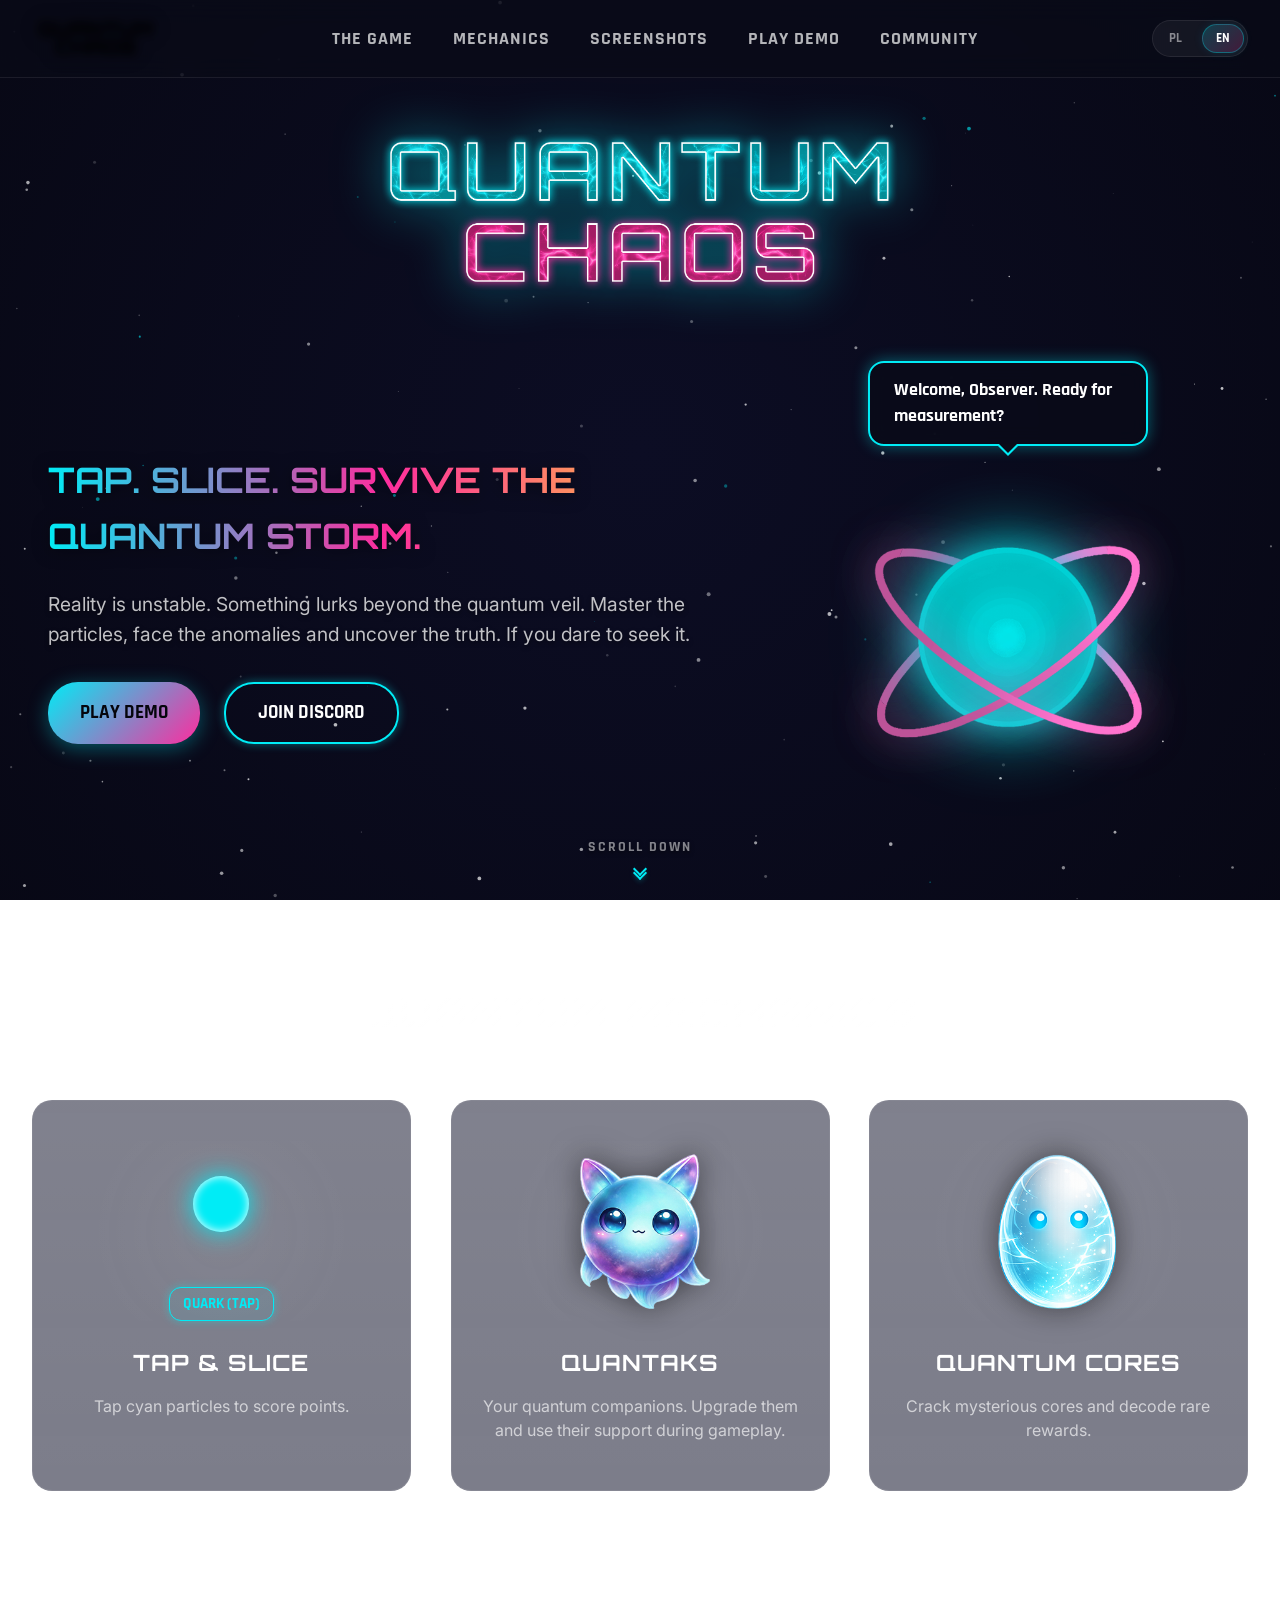
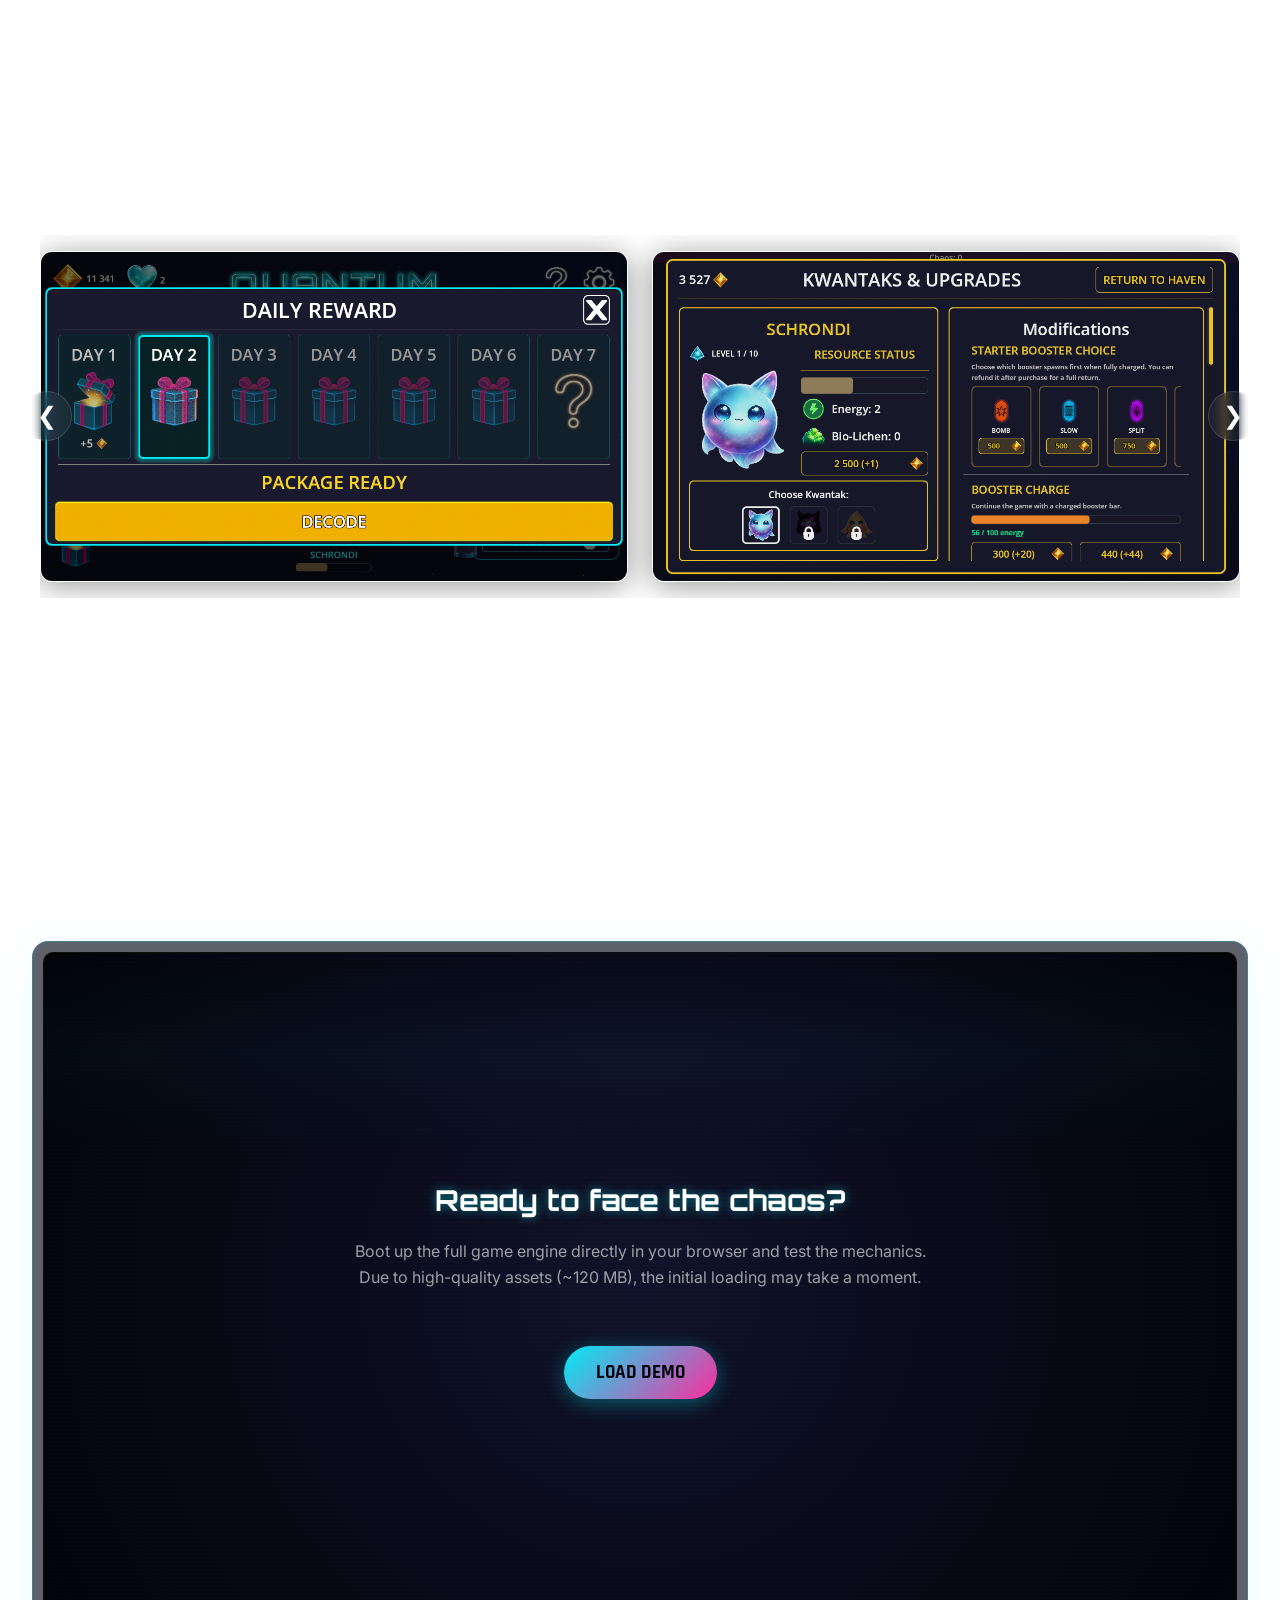
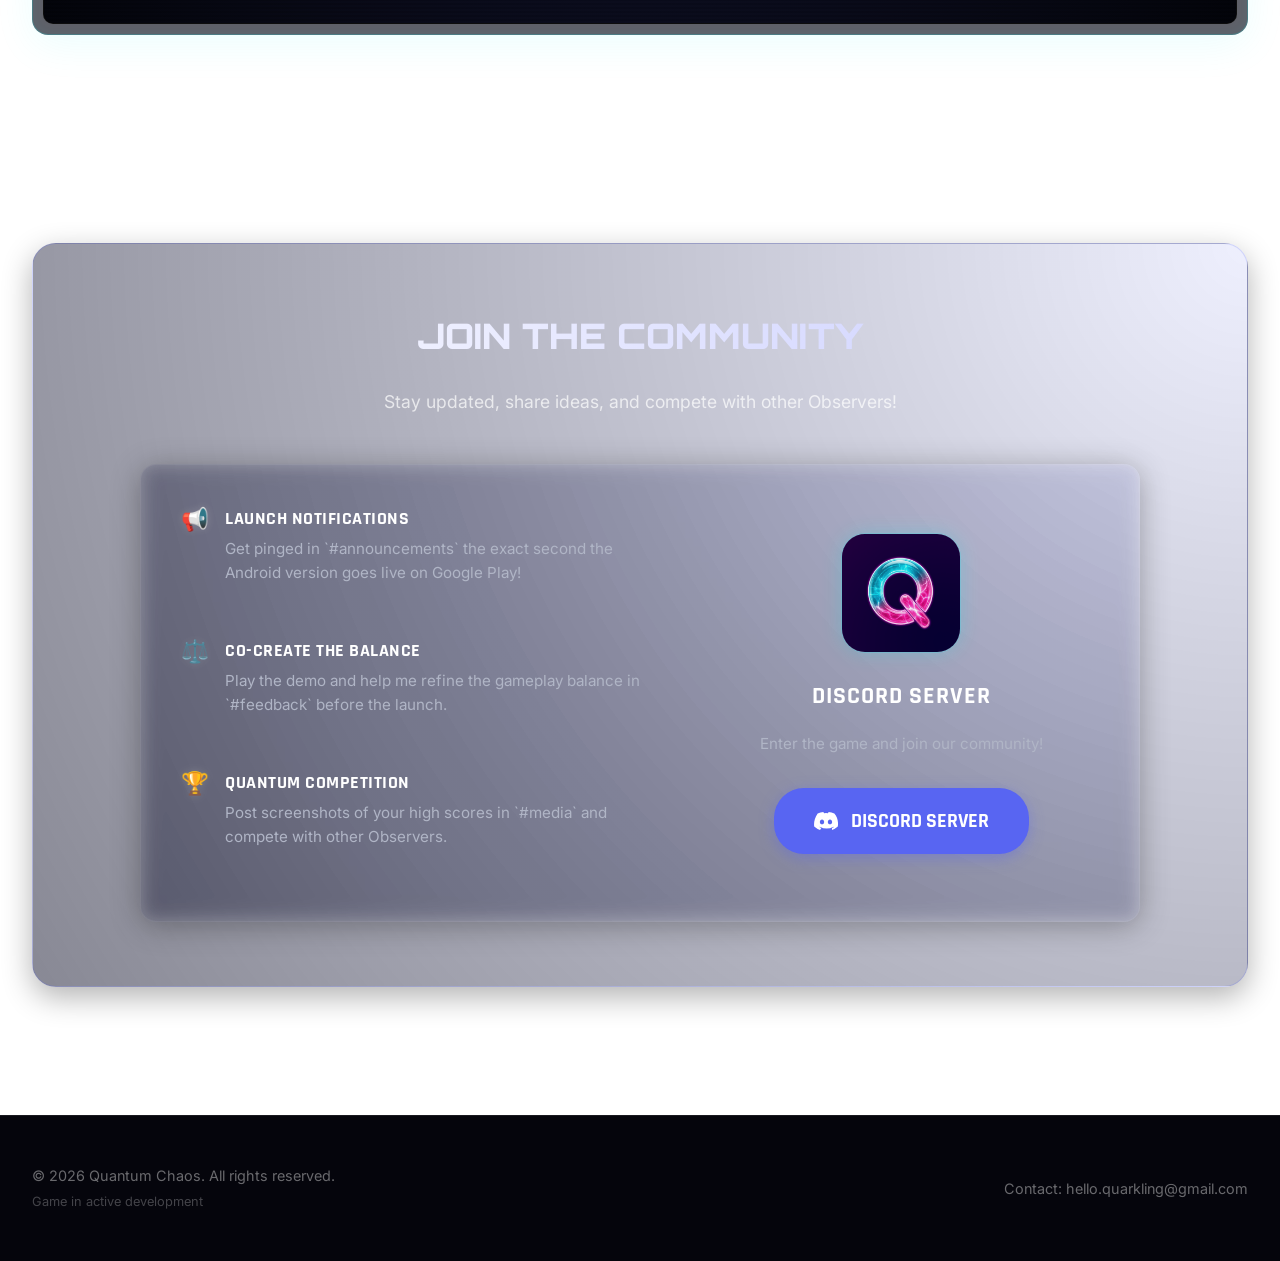
==== commit ce62ab32: "Fix gallery lightbox clicks and implement dynamic, automated carousel generation based on screenshot" ====
--- a/index.html
+++ b/index.html
@@ -163,42 +163,7 @@
                         <button class="carousel-control prev" onclick="moveCarousel(-1)">&#10094;</button>
                         <div class="screenshot-carousel">
                             <div class="carousel-track" id="carousel-track">
-                                <div class="screenshot-item" onclick="openLightbox(0)">
-                                    <img src="Assets/Screenshots/1.png" alt="Quantum Chaos Gameplay 1" class="screenshot-img" loading="lazy">
-                                    <div class="screenshot-overlay"><span class="zoom-icon">🔍</span></div>
-                                </div>
-                                <div class="screenshot-item" onclick="openLightbox(1)">
-                                    <img src="Assets/Screenshots/2.png" alt="Quantum Chaos Gameplay 2" class="screenshot-img" loading="lazy">
-                                    <div class="screenshot-overlay"><span class="zoom-icon">🔍</span></div>
-                                </div>
-                                <div class="screenshot-item" onclick="openLightbox(2)">
-                                    <img src="Assets/Screenshots/3.png" alt="Quantum Chaos Gameplay 3" class="screenshot-img" loading="lazy">
-                                    <div class="screenshot-overlay"><span class="zoom-icon">🔍</span></div>
-                                </div>
-                                <div class="screenshot-item" onclick="openLightbox(3)">
-                                    <img src="Assets/Screenshots/4.png" alt="Quantum Chaos Gameplay 4" class="screenshot-img" loading="lazy">
-                                    <div class="screenshot-overlay"><span class="zoom-icon">🔍</span></div>
-                                </div>
-                                <div class="screenshot-item" onclick="openLightbox(4)">
-                                    <img src="Assets/Screenshots/5.png" alt="Quantum Chaos Gameplay 5" class="screenshot-img" loading="lazy">
-                                    <div class="screenshot-overlay"><span class="zoom-icon">🔍</span></div>
-                                </div>
-                                <div class="screenshot-item" onclick="openLightbox(5)">
-                                    <img src="Assets/Screenshots/6.png" alt="Quantum Chaos Gameplay 6" class="screenshot-img" loading="lazy">
-                                    <div class="screenshot-overlay"><span class="zoom-icon">🔍</span></div>
-                                </div>
-                                <div class="screenshot-item" onclick="openLightbox(6)">
-                                    <img src="Assets/Screenshots/7.png" alt="Quantum Chaos Gameplay 7" class="screenshot-img" loading="lazy">
-                                    <div class="screenshot-overlay"><span class="zoom-icon">🔍</span></div>
-                                </div>
-                                <div class="screenshot-item" onclick="openLightbox(7)">
-                                    <img src="Assets/Screenshots/8.png" alt="Quantum Chaos Gameplay 8" class="screenshot-img" loading="lazy">
-                                    <div class="screenshot-overlay"><span class="zoom-icon">🔍</span></div>
-                                </div>
-                                <div class="screenshot-item" onclick="openLightbox(8)">
-                                    <img src="Assets/Screenshots/9.png" alt="Quantum Chaos Gameplay 9" class="screenshot-img" loading="lazy">
-                                    <div class="screenshot-overlay"><span class="zoom-icon">🔍</span></div>
-                                </div>
+                                <!-- Generowane dynamicznie przez JS -->
                             </div>
                         </div>
                         <button class="carousel-control next" onclick="moveCarousel(1)">&#10095;</button>
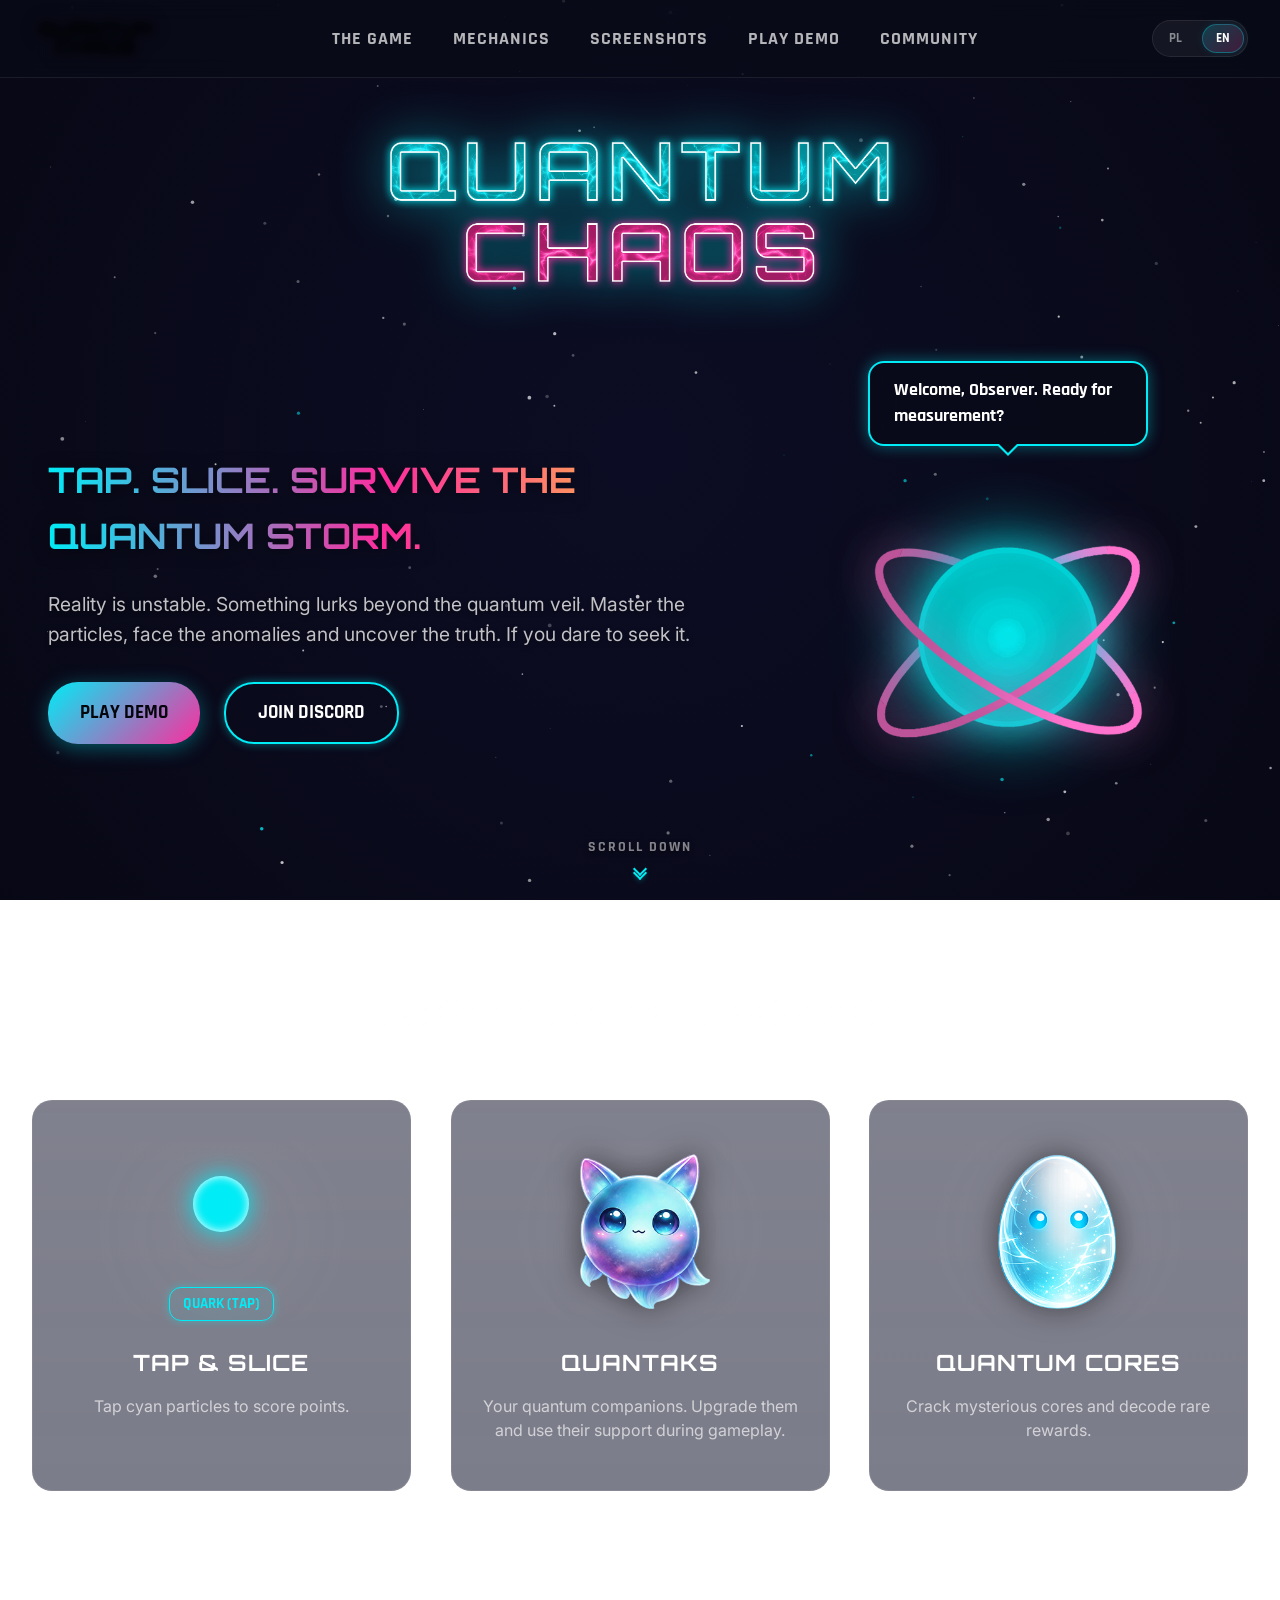
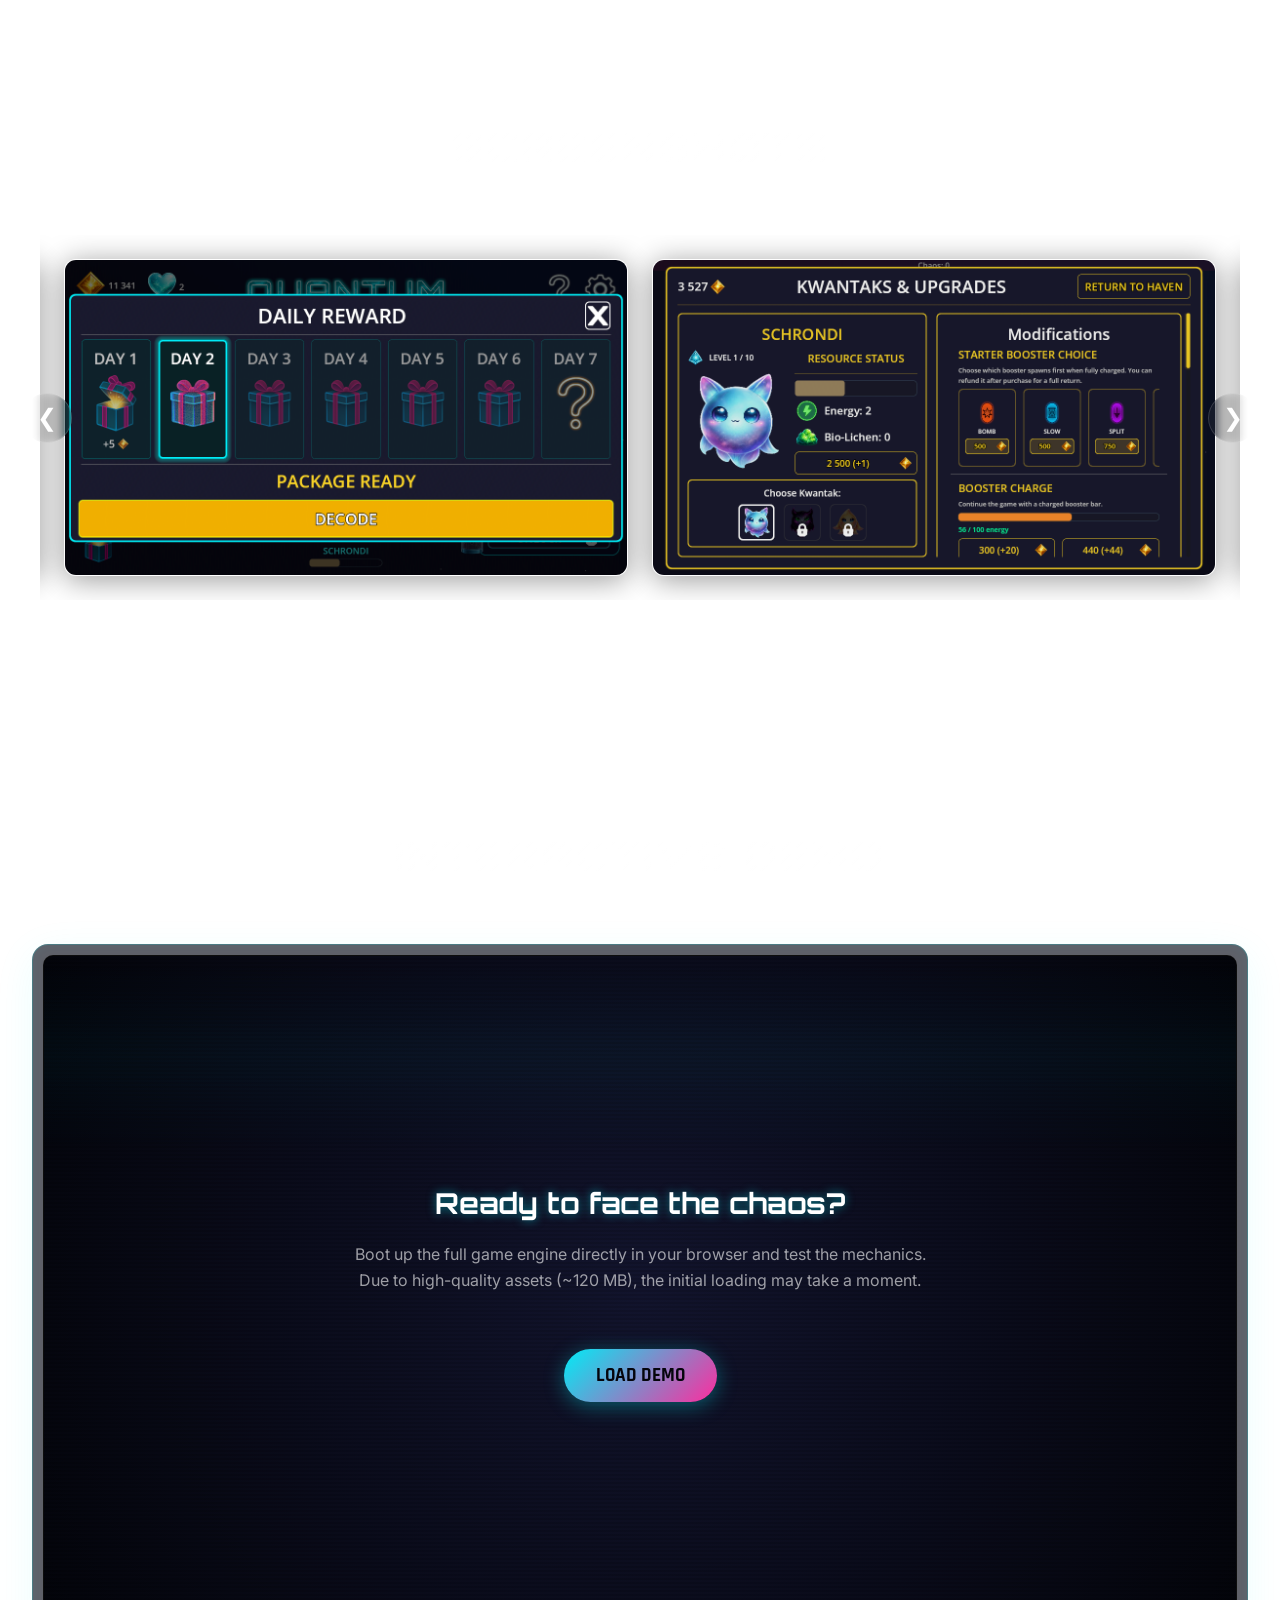
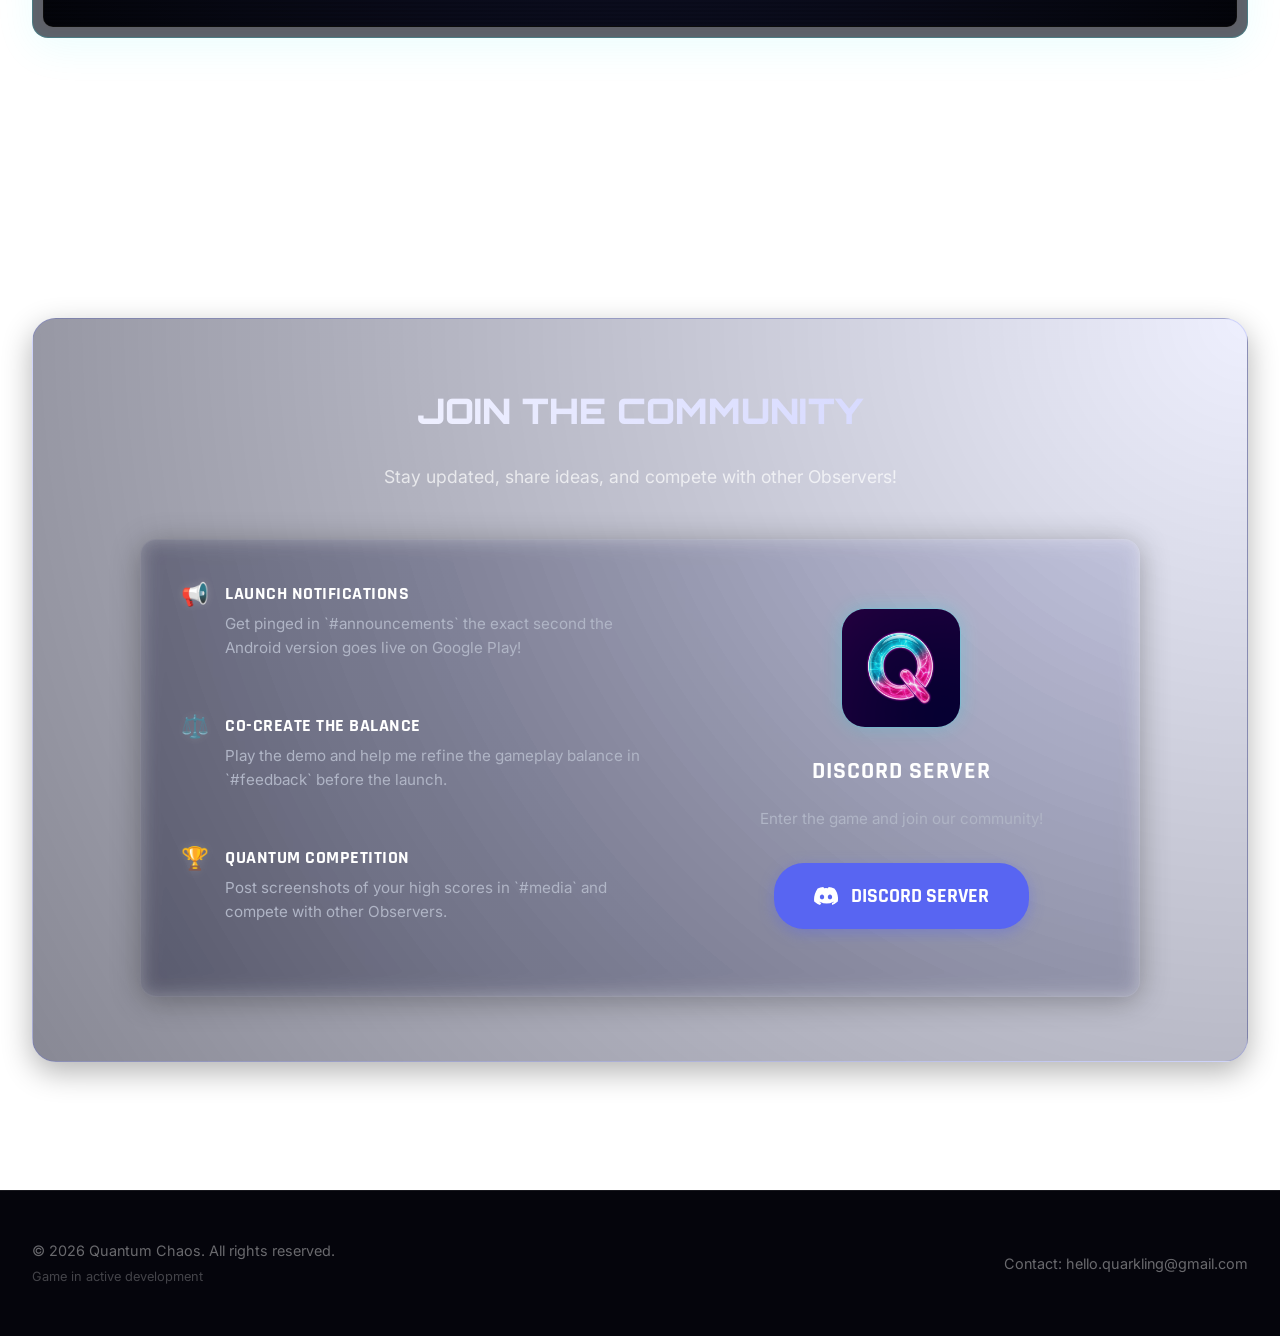
==== commit 12246a02: "Add mobile disclaimer under web demo player" ====
--- a/index.html
+++ b/index.html
@@ -200,6 +200,7 @@
                         </button>
                     </div>
                 </div>
+                <div id="demo-warning-message" class="demo-warning-container" data-i18n="demo_warning"></div>
             </div>
         </section>
 
--- a/style.css
+++ b/style.css
@@ -1 +1 @@
-:root{--color-cyan:#00ecf6;--color-cyan-glow:rgba(0,236,246,0.4);--color-magenta:#fe2c9e;--color-magenta-glow:rgba(254,44,158,0.4);--color-gold:#ffd933;--color-gold-glow:rgba(255,217,51,0.3);--color-discord:#5865F2;--color-discord-glow:rgba(88,101,242,0.4);--bg-dark:#0a0b18;--bg-darker:#05050c;--bg-card:rgba(18,19,43,0.55);--bg-glass:rgba(10,11,24,0.65);--border-glass:rgba(255,255,255,0.08);--font-main:'Inter',sans-serif;--font-title:'Orbitron',sans-serif;--font-accent:'Rajdhani',sans-serif;--transition-fast:0.2s ease;--transition-normal:0.4s cubic-bezier(0.25,0.8,0.25,1);}*{box-sizing:border-box;margin:0;padding:0;scroll-behavior:smooth;-webkit-tap-highlight-color:transparent;}html,body{background-color:transparent;color:#ffffff;font-family:var(--font-main);overflow-x:hidden;line-height:1.6;width:100%;max-width:100vw;}::selection{background-color:var(--color-cyan);color:var(--bg-darker);text-shadow:none;}img{user-select:none;-webkit-user-select:none;-webkit-user-drag:none;}.quinn-character img,.screenshot-item img{pointer-events:none;}#starsCanvas{position:fixed;top:0;left:0;width:100vw;height:100vh;z-index:-1;background:radial-gradient(circle at center,#0e0f2b 0%,var(--bg-darker) 100%);}::-webkit-scrollbar{width:8px;}::-webkit-scrollbar-track{background:var(--bg-darker);}::-webkit-scrollbar-thumb{background:rgba(255,255,255,0.15);border-radius:4px;}::-webkit-scrollbar-thumb:hover{background:var(--color-cyan);box-shadow:0 0 10px var(--color-cyan);}.site-header{position:fixed;top:0;left:0;width:100%;z-index:100;background:var(--bg-glass);backdrop-filter:blur(12px);border-bottom:1px solid var(--border-glass);}.header-container{max-width:1400px;margin:0 auto;padding:1rem 2rem;display:flex;justify-content:space-between;align-items:center;}.logo-link{opacity:0;transform:scale(0.6) translate(-20px,0);pointer-events:none;transition:opacity 0.5s cubic-bezier(0.19,1,0.22,1),transform 0.6s cubic-bezier(0.19,1,0.22,1),filter 0.4s ease;filter:blur(5px) brightness(0);}.logo-link.visible{opacity:1;transform:scale(1) translate(0,0);pointer-events:auto;filter:blur(0) brightness(1);animation:quantumAppear 0.18s cubic-bezier(0.215,0.61,0.355,1);}.logo-link.teleportout{animation:quantumDisappear 0.18s cubic-bezier(0.55,0.055,0.675,0.19) forwards;pointer-events:none;}.nav-logo{height:45px;display:block;filter:drop-shadow(0 0 8px rgba(0,236,246,0.3));transition:var(--transition-fast);}.nav-logo:hover{transform:scale(1.03);filter:drop-shadow(0 0 15px var(--color-cyan));}.main-nav{display:flex;gap:2.5rem;}.main-nav a{color:rgba(255,255,255,0.7);text-decoration:none;font-family:var(--font-accent);font-size:1.15rem;font-weight:700;text-transform:uppercase;letter-spacing:1px;transition:var(--transition-fast);position:relative;padding:0.25rem 0;}.main-nav a::after{content:'';position:absolute;bottom:0;left:0;width:0;height:2px;background:linear-gradient(90deg,var(--color-cyan),var(--color-magenta));transition:var(--transition-fast);}.main-nav a:hover{color:#fff;text-shadow:0 0 8px var(--color-cyan-glow);}.main-nav a:hover::after{width:100%;}.lang-switch{display:flex;gap:0.5rem;background:rgba(255,255,255,0.05);padding:3px;border-radius:20px;border:1px solid var(--border-glass);}.lang-btn{background:transparent;border:none;color:rgba(255,255,255,0.5);font-family:var(--font-accent);font-weight:700;padding:0.3rem 0.8rem;border-radius:15px;cursor:pointer;transition:var(--transition-fast);}.lang-btn.active,.lang-btn:hover{color:#fff;background:linear-gradient(135deg,rgba(0,236,246,0.2),rgba(254,44,158,0.2));border:1px solid rgba(0,236,246,0.3);box-shadow:0 0 10px rgba(0,236,246,0.1);}.section-container{max-width:1400px;margin:0 auto;padding:5rem 2rem;}.section-title{font-family:var(--font-title);font-size:2.5rem;font-weight:900;text-align:center;margin-bottom:3.5rem;text-transform:uppercase;letter-spacing:2px;background:linear-gradient(135deg,#ffffff 30%,rgba(255,255,255,0.7));-webkit-background-clip:text;-webkit-text-fill-color:transparent;filter:drop-shadow(0 2px 10px rgba(0,0,0,0.5));}.btn{display:inline-flex;align-items:center;justify-content:center;padding:0.85rem 2rem;font-family:var(--font-accent);font-size:1.2rem;font-weight:700;text-transform:uppercase;text-decoration:none;border-radius:30px;cursor:pointer;transition:var(--transition-normal);text-align:center;border:none;}.btn-primary{background:linear-gradient(135deg,var(--color-cyan),var(--color-magenta));color:var(--bg-darker);box-shadow:0 4px 20px rgba(0,236,246,0.35);}.btn-primary:hover{transform:translateY(-3px) scale(1.03);box-shadow:0 8px 30px rgba(254,44,158,0.6);color:#fff;}.btn-secondary{background:transparent;color:#fff;border:2px solid var(--color-cyan);box-shadow:0 0 10px var(--color-cyan-glow);}.btn-secondary:hover{transform:translateY(-3px) scale(1.03);background:rgba(0,236,246,0.1);box-shadow:0 0 25px var(--color-cyan);}.btn-discord{background:var(--color-discord);color:#fff;box-shadow:0 4px 15px var(--color-discord-glow);display:inline-flex;align-items:center;justify-content:center;gap:0.8rem;}.btn-discord:hover{transform:translateY(-3px) scale(1.03);background:#4752c4;box-shadow:0 8px 25px var(--color-discord);}.discord-svg{width:24px;height:24px;}@keyframes buttonPulse{0%{box-shadow:0 0 0 0 rgba(88,101,242,0.7);}70%{box-shadow:0 0 0 15px rgba(88,101,242,0);}100%{box-shadow:0 0 0 0 rgba(88,101,242,0);}}.btn-pulse{animation:buttonPulse 2s infinite;}.hero-section{min-height:100vh;max-height:1100px;display:flex;flex-direction:column;align-items:center;justify-content:center;padding-top:100px;padding-bottom:50px;position:relative;}.hero-container-split{display:flex;max-width:1400px;width:100%;margin:0 auto;padding:0 3rem;align-items:center;gap:4rem;}.hero-text-side{flex:1.2;text-align:left;}.hero-quinn-side{flex:0.8;display:flex;flex-direction:column;align-items:center;position:relative;user-select:none;}.quinn-bubble{background:var(--bg-glass);border:2px solid var(--color-cyan);border-radius:16px;padding:0 1.5rem;position:relative;max-width:320px;width:280px;height:85px;display:flex;align-items:center;justify-content:center;box-shadow:0 0 15px var(--color-cyan-glow);margin-bottom:1rem;backdrop-filter:blur(10px);transition:var(--transition-normal);}.quinn-bubble::after{content:'';position:absolute;bottom:-12px;left:50%;transform:translateX(-50%);border-width:12px 12px 0;border-style:solid;border-color:var(--color-cyan) transparent;display:block;width:0;}.quinn-bubble::before{content:'';position:absolute;bottom:-9px;left:50%;transform:translateX(-50%);border-width:9px 9px 0;border-style:solid;border-color:var(--bg-dark) transparent;display:block;width:0;z-index:1;}#quinn-bubble-text{font-family:var(--font-accent);font-size:1.15rem;font-weight:700;color:#ffffff;line-height:1.4;}.quinn-character-wrapper{display:flex;justify-content:center;margin-bottom:1.5rem;animation:quinnBreathe 4s ease-in-out infinite;}.quinn-character{position:relative;width:350px;height:350px;display:flex;justify-content:center;align-items:center;cursor:pointer;}.quinn-body{position:absolute;width:350px;height:350px;object-fit:contain;z-index:3;filter:url(#color-cyan-filter) drop-shadow(0 0 35px rgba(0,236,246,0.7));}.quinn-character.shielded .quinn-body{filter:url(#color-gold-filter) drop-shadow(0 0 35px rgba(255,217,51,0.7));}@keyframes quinnBreathe{0%,100%{transform:scale(1);}50%{transform:scale(1.05);}}.quinn-ring{position:absolute;object-fit:contain;filter:url(#color-magenta-filter) drop-shadow(0 0 20px rgba(254,44,158,0.6));}.quinn-ring-back-1,.quinn-ring-front-1{width:315px;height:315px;}.quinn-ring-back-2,.quinn-ring-front-2{width:315px;height:315px;}.quinn-ring-back-1{z-index:1;animation:ringRotate1 7s linear infinite;}.quinn-ring-back-2{z-index:1;animation:ringRotate2 5s linear infinite reverse;}.quinn-ring-front-1{z-index:5;animation:ringRotate1 7s linear infinite;}.quinn-ring-front-2{z-index:5;animation:ringRotate2 5s linear infinite reverse;}@keyframes ringRotate1{from{transform:rotate(0deg);}to{transform:rotate(360deg);}}@keyframes ringRotate2{from{transform:rotate(0deg);}to{transform:rotate(360deg);}}.quinn-character.poke{animation:pokePulse 0.6s cubic-bezier(0.175,0.885,0.32,1.275);}@keyframes pokePulse{0%{transform:scale(1) rotate(0);}20%{transform:scale(1.18) rotate(-8deg);}100%{transform:scale(1) rotate(0);}}.quinn-character.pissed{animation:glitchVibration 0.3s infinite,vanishQuinn 0.4s ease-in 0.3s forwards;}@keyframes glitchVibration{0%,100%{transform:translate(0,0) scale(1.1);}20%{transform:translate(-8px,4px) scale(1.15);}40%{transform:translate(6px,-4px) scale(1.05);}60%{transform:translate(-4px,-6px) scale(1.15);}80%{transform:translate(8px,4px) scale(1.1);}}@keyframes vanishQuinn{0%{transform:scale(1.1);opacity:1;filter:url(#color-cyan-filter) brightness(3);}100%{transform:scale(0);opacity:0;}}.hero-logo-centered{text-align:center;margin-bottom:2.5rem;width:100%;}.hero-logo{max-width:100%;width:560px;height:auto;filter:drop-shadow(0 0 25px rgba(0,236,246,0.55));animation:floatTitle 6s ease-in-out infinite;}.hero-logo.teleportout{animation:quantumDisappear 0.18s cubic-bezier(0.55,0.055,0.675,0.19) forwards;pointer-events:none;}.hero-logo.teleportin{animation:quantumAppear 0.18s cubic-bezier(0.215,0.61,0.355,1) forwards;}@keyframes floatTitle{0%,100%{transform:translateY(0);}50%{transform:translateY(-8px);}}@keyframes quantumDisappear{0%{opacity:1;filter:blur(0px) drop-shadow(0 0 25px rgba(0,236,246,0.55)) brightness(1);transform:scale(1);}60%{opacity:0.9;filter:blur(4px) drop-shadow(0 0 35px var(--color-cyan)) brightness(1.8);transform:scale(1.4,0.4);}100%{opacity:0;filter:blur(12px) drop-shadow(0 0 45px var(--color-cyan)) brightness(2.5);transform:scale(1.8,0.05);}}.hero-tagline{font-family:var(--font-title);font-size:2.2rem;font-weight:700;margin-bottom:1.5rem;text-transform:uppercase;background:linear-gradient(90deg,var(--color-cyan),var(--color-magenta),var(--color-gold));-webkit-background-clip:text;-webkit-text-fill-color:transparent;filter:drop-shadow(0 2px 8px rgba(0,0,0,0.5));}.hero-description{font-size:1.2rem;color:rgba(255,255,255,0.75);margin-bottom:2rem;max-width:750px;text-shadow:0 2px 4px rgba(0,0,0,0.5);}.hero-cta-container{display:flex;gap:1.5rem;flex-wrap:wrap;justify-content:flex-start;}.mechanics-grid{display:grid;grid-template-columns:repeat(auto-fit,minmax(300px,1fr));gap:2.5rem;}.mechanic-card{background:var(--bg-card);border:1px solid var(--border-glass);border-radius:20px;padding:2.5rem 1.5rem 3rem;text-align:center;position:relative;overflow:hidden;backdrop-filter:blur(10px);transition:var(--transition-normal);}.mechanic-card::before{content:'';position:absolute;top:0;left:0;width:100%;height:100%;background:linear-gradient(180deg,rgba(255,255,255,0.03) 0%,transparent 100%);pointer-events:none;}.mechanic-card:hover{transform:translateY(-8px);border-color:rgba(255,255,255,0.18);box-shadow:0 15px 35px rgba(0,0,0,0.4);}.card-glow{position:absolute;bottom:-150px;left:50%;transform:translateX(-50%);width:300px;height:300px;border-radius:50%;filter:blur(80px);opacity:0.15;pointer-events:none;transition:var(--transition-normal);}.mechanic-card:hover .card-glow.cyan{background-color:var(--color-cyan);opacity:0.25;}.mechanic-card:hover .card-glow.magenta{background-color:var(--color-magenta);opacity:0.25;}.mechanic-card:hover .card-glow.gold{background-color:var(--color-gold);opacity:0.25;}.card-visual{position:relative;width:100%;height:180px;display:flex;justify-content:center;align-items:center;margin-bottom:1.5rem;border-radius:12px;background:radial-gradient(circle,rgba(255,255,255,0.03) 0%,transparent 70%);}.card-screenshot{max-width:90%;max-height:160px;object-fit:contain;filter:drop-shadow(0 0 15px rgba(0,0,0,0.5));transition:var(--transition-normal);}.mechanic-card:hover .card-screenshot{transform:scale(1.05);}.mechanic-card h3{font-family:var(--font-title);font-size:1.4rem;font-weight:700;margin-bottom:0.8rem;text-transform:uppercase;letter-spacing:1px;}.mechanic-card:hover h3{color:#fff;text-shadow:0 0 8px rgba(255,255,255,0.4);}.card-desc{font-size:1rem;color:rgba(255,255,255,0.65);line-height:1.5;min-height:3rem;}.particle-showcase-box{display:flex;flex-direction:column;align-items:center;justify-content:center;width:100%;height:100%;}.particle-view{position:relative;width:100%;flex:1;display:flex;align-items:center;justify-content:center;user-select:none;-webkit-user-select:none;}.particles-container{position:absolute;width:140px;height:120px;display:flex;align-items:center;justify-content:center;pointer-events:none;user-select:none;-webkit-user-select:none;}.particle-visual-element{border-radius:50%;transition:background-color 0.2s,box-shadow 0.2s,border 0.2s,width 0.2s,height 0.2s;}.particle-visual-element.quark{width:56px;height:56px;background:var(--color-cyan);box-shadow:0 0 25px var(--color-cyan),inset 0 0 10px #ffffff;border:none;transform:none;}.particle-visual-element.meson{width:35px;height:35px;background:var(--color-magenta);box-shadow:0 0 25px var(--color-magenta),inset 0 0 10px #ffffff;border:none;transform:none;}.particle-visual-element.antimatter{width:63px;height:63px;background:#1a1a1a;border:2px solid rgba(255,255,255,0.25);box-shadow:0 0 15px rgba(255,255,255,0.15);transform:none;}.particle-visual-element.entangled{width:28px;height:28px;position:absolute;left:20px;bottom:25px;}.partner.entangled-partner{width:28px;height:28px;position:absolute;right:20px;top:25px;}.particle-line.entangled-line{position:absolute;height:3px;width:105px;transform:rotate(-35deg);}.particle-showcase-box.state-good .entangled{background:var(--color-cyan);box-shadow:0 0 18px var(--color-cyan),inset 0 0 6px #ffffff;border:none;}.particle-showcase-box.state-good .entangled-partner{background:var(--color-cyan);box-shadow:0 0 18px var(--color-cyan),inset 0 0 6px #ffffff;border:none;}.particle-showcase-box.state-good .entangled-line{background:var(--color-cyan);box-shadow:0 0 10px var(--color-cyan);}.particle-showcase-box.state-bad .entangled{background:var(--color-magenta);box-shadow:0 0 18px var(--color-magenta),inset 0 0 6px #ffffff;border:none;}.particle-showcase-box.state-bad .entangled-partner{background:var(--color-magenta);box-shadow:0 0 18px var(--color-magenta),inset 0 0 6px #ffffff;border:none;}.particle-showcase-box.state-bad .entangled-line{background:var(--color-magenta);box-shadow:0 0 10px var(--color-magenta);}#slash-canvas{position:absolute;top:0;left:0;width:100%;height:100%;pointer-events:none;z-index:5;}.particle-view{cursor:crosshair;}.floating-score{position:absolute;font-family:var(--font-accent);font-weight:700;font-size:1.45rem;pointer-events:none;user-select:none;z-index:15;transform:translate(-50%,-50%) rotate(var(--rot,0deg));animation:floatUp 1.6s cubic-bezier(0.25,1,0.5,1) forwards;}.shockwave-ring{position:absolute;border:2.5px solid var(--color);border-radius:50%;pointer-events:none;z-index:7;transform:translate(-50%,-50%);animation:shockwaveExpand 0.25s cubic-bezier(0.165,0.84,0.44,1) forwards;}@keyframes shockwaveExpand{0%{width:0px;height:0px;opacity:0.9;border-width:2.5px;}100%{width:var(--max-radius);height:var(--max-radius);opacity:0;border-width:0.5px;}}.floating-score.points{color:var(--color-cyan);text-shadow:0 0 10px var(--color-cyan-glow);}.floating-score.chaos{color:var(--color-magenta);text-shadow:0 0 10px var(--color-magenta-glow);}@keyframes floatUp{0%{transform:translate(-50%,-50%) rotate(var(--rot,0deg)) scale(1.3);opacity:1;}60%{opacity:1;}100%{transform:translate(-50%,-100px) rotate(var(--rot,0deg)) scale(0.85);opacity:0;}}.particle-spark{position:absolute;width:5px;height:5px;border-radius:50%;pointer-events:none;z-index:8;animation:sparkBurst 0.6s cubic-bezier(0.1,0.8,0.3,1) forwards;}@keyframes sparkBurst{0%{transform:translate(0,0) scale(1);opacity:1;}100%{transform:translate(var(--tx),var(--ty)) scale(0);opacity:0;}}.particle-visual-element.annihilated{animation:collapseAnnihilate 0.25s cubic-bezier(0.25,0.46,0.45,0.94) forwards !important;}@keyframes collapseAnnihilate{0%{transform:scale(1);filter:brightness(1);opacity:1;}35%{transform:scale(1.3);filter:brightness(2.2);opacity:1;}100%{transform:scale(0);filter:brightness(3);opacity:0;}}.particle-showcase-box.shake-card{animation:cardShake 0.4s ease-in-out;}@keyframes cardShake{0%,100%{transform:translate(0,0);}20%,60%{transform:translate(-6px,0);}40%,80%{transform:translate(6px,0);}}.particle-showcase-box.glitch{animation:particleGlitch 0.2s linear;}@keyframes particleGlitch{0%,100%{filter:skew(0) brightness(1);}33%{filter:skew(5deg) brightness(2) contrast(2);}66%{filter:skew(-5deg) brightness(0.5);}}.particle-badge{margin-top:1.2rem;font-family:var(--font-accent);font-weight:700;color:var(--color-cyan);text-transform:uppercase;border:1px solid var(--color-cyan);padding:0.25rem 0.8rem;border-radius:12px;font-size:0.95rem;box-shadow:0 0 8px var(--color-cyan-glow);background:rgba(0,236,246,0.05);}.demo-section{}.game-container-wrapper{background:var(--bg-glass);border:1px solid rgba(0,236,246,0.2);border-radius:16px;padding:10px;box-shadow:0 10px 40px rgba(0,236,246,0.08),inset 0 0 15px rgba(0,236,246,0.05);backdrop-filter:blur(10px);max-width:1280px;margin:0 auto;}.game-container{position:relative;width:100%;aspect-ratio:16 / 9;border-radius:10px;overflow:hidden;background-color:#000;border:1px solid rgba(255,255,255,0.05);}.fullscreen-btn{position:absolute;bottom:15px;right:15px;background:rgba(0,236,246,0.15);border:1px solid var(--color-cyan);border-radius:8px;width:44px;height:44px;display:flex;justify-content:center;align-items:center;color:var(--color-cyan);cursor:pointer;backdrop-filter:blur(5px);transition:all 0.3s ease;z-index:10;}.fullscreen-btn:hover{background:rgba(0,236,246,0.3);box-shadow:0 0 15px var(--color-cyan-glow);transform:scale(1.05);}.fullscreen-btn svg{pointer-events:none;}.godot-placeholder{position:absolute;top:0;left:0;width:100%;height:100%;display:flex;justify-content:center;align-items:center;background:radial-gradient(circle at center,#12142d 0%,#03040a 100%);text-align:center;padding:2rem;overflow:hidden;}.godot-placeholder::before{content:'';position:absolute;top:0;left:0;width:100%;height:100%;background:linear-gradient( to bottom,rgba(18,16,16,0) 50%,rgba(0,0,0,0.15) 50% ),linear-gradient( to bottom,rgba(0,236,246,0),rgba(0,236,246,0.05) 10%,rgba(0,236,246,0) 20% );background-size:100% 4px,100% 1000px;animation:hologram-scan 8s linear infinite;pointer-events:none;z-index:1;opacity:0.7;}@keyframes hologram-scan{0%{background-position:0 0,0 -1000px;}100%{background-position:0 0,0 1000px;}}.placeholder-content{max-width:600px;z-index:2;}.pulse-icon-wrapper{margin-bottom:2rem;display:inline-flex;justify-content:center;align-items:center;}.pulse-icon{width:70px;height:70px;border-radius:50%;background:linear-gradient(135deg,var(--color-cyan),var(--color-magenta));box-shadow:0 0 30px var(--color-cyan);animation:placeholderIconPulse 3s ease-in-out infinite;}@keyframes placeholderIconPulse{0%,100%{transform:scale(1);filter:drop-shadow(0 0 15px var(--color-cyan));}50%{transform:scale(1.1);filter:drop-shadow(0 0 35px var(--color-magenta));}}.placeholder-content h3{font-family:var(--font-title);font-size:1.8rem;margin-bottom:1rem;color:#fff;text-shadow:0 0 10px rgba(0,236,246,0.5);transition:text-shadow 0.5s ease,filter 1.5s cubic-bezier(0.25,1,0.5,1),opacity 1.5s cubic-bezier(0.25,1,0.5,1);opacity:0;filter:blur(15px);}.placeholder-content h3.active-reveal{opacity:1;filter:blur(0px);}.placeholder-content h3.pulse-glow{animation:neon-breath 3s ease-in-out infinite;}@keyframes neon-breath{0%,100%{text-shadow:0 0 8px rgba(0,236,246,0.4);}50%{text-shadow:0 0 20px rgba(0,236,246,0.9),0 0 30px rgba(0,236,246,0.4);}}.placeholder-content p{color:rgba(255,255,255,0.6);margin-bottom:2rem;font-size:1rem;transition:filter 1.5s cubic-bezier(0.25,1,0.5,1),opacity 1.5s cubic-bezier(0.25,1,0.5,1);opacity:0;filter:blur(15px);}.placeholder-content p.active-reveal{opacity:1;filter:blur(0px);}.community-section{padding:3rem 0;}.community-box{background:radial-gradient(circle at top right,rgba(88,101,242,0.1) 0%,rgba(18,19,43,0.5) 100%);border:1px solid rgba(88,101,242,0.2);border-radius:24px;padding:4rem 3rem;text-align:center;backdrop-filter:blur(10px);box-shadow:0 10px 30px rgba(0,0,0,0.3);}.community-box h2{font-family:var(--font-title);font-size:2.2rem;font-weight:900;text-transform:uppercase;margin-bottom:1.5rem;background:linear-gradient(90deg,#fff,#c7cbff);-webkit-background-clip:text;-webkit-text-fill-color:transparent;}.community-box p{font-size:1.1rem;color:rgba(255,255,255,0.7);max-width:800px;margin:0 auto 3rem;}.site-footer{background-color:var(--bg-darker);border-top:1px solid var(--border-glass);padding:3rem 2rem;font-size:0.9rem;color:rgba(255,255,255,0.4);}.footer-container{max-width:1400px;margin:0 auto;display:flex;justify-content:space-between;align-items:center;flex-wrap:wrap;gap:2rem;}.footer-sub{font-size:0.8rem;margin-top:0.3rem;color:rgba(255,255,255,0.25);}.footer-right{display:flex;gap:2rem;}.footer-right a{color:rgba(255,255,255,0.4);text-decoration:none;transition:var(--transition-fast);}.footer-right a:hover{color:var(--color-cyan);text-shadow:0 0 5px var(--color-cyan-glow);}body.no-scroll{overflow:hidden;}.scroll-indicator,.scroll-indicator:link,.scroll-indicator:visited,.scroll-indicator:hover,.scroll-indicator:active{position:absolute;bottom:25px;left:50%;transform:translateX(-50%);display:flex;flex-direction:column;align-items:center;gap:8px;z-index:10;cursor:pointer;transition:opacity 0.4s ease,visibility 0.4s ease;text-decoration:none;color:inherit;outline:none;}.scroll-indicator.hidden{opacity:0;visibility:hidden;pointer-events:none;}.scroll-text{font-family:var(--font-accent);font-size:0.9rem;font-weight:700;color:rgba(255,255,255,0.5);text-transform:uppercase;letter-spacing:2px;text-shadow:0 2px 4px rgba(0,0,0,0.5);animation:scrollTextPulse 2.5s infinite ease-in-out;}.scroll-arrow{display:flex;flex-direction:column;align-items:center;}.scroll-arrow span{display:block;width:10px;height:10px;border-bottom:2px solid var(--color-cyan);border-right:2px solid var(--color-cyan);transform:rotate(45deg);margin:-3px;animation:scrollArrowAnim 2s infinite ease-in-out;box-shadow:2px 2px 5px rgba(0,236,246,0.15);}.scroll-arrow span:nth-child(2){animation-delay:0.25s;}@keyframes scrollTextPulse{0%,100%{color:rgba(255,255,255,0.4);}50%{color:var(--color-cyan);text-shadow:0 0 8px var(--color-cyan-glow);}}@keyframes scrollArrowAnim{0%{opacity:0;transform:rotate(45deg) translate(-5px,-5px);}50%{opacity:1;}100%{opacity:0;transform:rotate(45deg) translate(5px,5px);}}.burger-menu-btn{display:none;}.mobile-menu-overlay{position:fixed;top:0;left:0;width:100vw;height:100dvh;padding-top:80px;background:rgba(5,5,12,0.98);backdrop-filter:blur(20px);-webkit-backdrop-filter:blur(20px);z-index:99;display:flex;justify-content:center;align-items:center;opacity:0;visibility:hidden;transition:opacity 0.4s cubic-bezier(0.25,0.8,0.25,1),visibility 0.4s;}.mobile-menu-overlay.active{opacity:1;visibility:visible;}.mobile-nav{display:flex;flex-direction:column;gap:clamp(1.25rem,3.8dvh,2.5rem);text-align:center;align-items:center;width:100%;padding:0 2rem;}.mobile-lang-switch{justify-content:center;align-self:center;width:fit-content;padding:4px;border-radius:24px;background:rgba(255,255,255,0.08);}.mobile-lang-switch .lang-btn{padding:0.55rem 1.35rem;font-size:0.95rem;border-radius:20px;}.mobile-nav-link{color:rgba(255,255,255,0.7);text-decoration:none;font-family:var(--font-title);font-size:clamp(1.35rem,3.8dvh,1.8rem);font-weight:700;text-transform:uppercase;letter-spacing:2px;transition:color 0.3s ease,text-shadow 0.3s ease,transform 0.3s ease,background 0.3s ease,box-shadow 0.3s ease;display:inline-block;}.mobile-nav-link:hover,.mobile-nav-link:active{color:#fff;text-shadow:0 0 15px var(--color-cyan);transform:scale(1.05);}.mobile-cta-btn{align-self:center;padding:0.6rem 2.2rem;border-radius:30px;border:2px solid var(--color-cyan);background:linear-gradient(135deg,rgba(0,236,246,0.12),rgba(254,44,158,0.12));box-shadow:0 0 15px rgba(0,236,246,0.25);color:#fff !important;text-shadow:0 0 8px rgba(0,236,246,0.5) !important;transition:transform 0.2s ease,background 0.2s ease,box-shadow 0.2s ease,border-color 0.2s ease;}.mobile-cta-btn:hover,.mobile-cta-btn:active{border-color:#fff;background:linear-gradient(135deg,rgba(0,236,246,0.25),rgba(254,44,158,0.25)) !important;box-shadow:0 0 25px rgba(0,236,246,0.45) !important;transform:scale(1.04) !important;}@media (max-width:1024px){.main-nav{display:none;}.site-header .lang-switch{display:none;}.burger-menu-btn{display:flex;flex-direction:column;justify-content:space-between;width:32px;height:22px;background:transparent;border:none;cursor:pointer;padding:0;z-index:105;}.burger-line{width:100%;height:3px;background-color:#fff;border-radius:2px;transition:transform 0.3s cubic-bezier(0.25,0.8,0.25,1),opacity 0.3s ease,background-color 0.3s ease;box-shadow:0 0 5px rgba(255,255,255,0.2);}.burger-menu-btn.active .burger-line:nth-child(1){transform:translateY(9.5px) rotate(45deg);background-color:var(--color-cyan);box-shadow:0 0 8px var(--color-cyan-glow);}.burger-menu-btn.active .burger-line:nth-child(2){opacity:0;}.burger-menu-btn.active .burger-line:nth-child(3){transform:translateY(-9.5px) rotate(-45deg);background-color:var(--color-cyan);box-shadow:0 0 8px var(--color-cyan-glow);}.hero-container-split{flex-direction:column-reverse;padding-top:0;gap:3rem;text-align:center;align-items:center;}.hero-text-side{display:flex;flex-direction:column;align-items:center;text-align:center;}.hero-cta-container{justify-content:center;}.hero-tagline{font-size:1.8rem;}.section-title{font-size:2rem;}}@media (max-width:768px){.hero-section{padding-top:120px;justify-content:flex-start;}.header-container{padding:1rem;}.quinn-character{width:280px;height:280px;}.quinn-body{width:280px;height:280px;}.quinn-ring-back-1,.quinn-ring-front-1{width:252px;height:252px;}.quinn-ring-back-2,.quinn-ring-front-2{width:252px;height:252px;}.hero-logo{width:100%;max-width:400px;}.hero-tagline{font-size:1.3rem;}.hero-description{font-size:0.95rem;}.hero-cta-container{flex-direction:column;gap:1rem;padding:0 1rem;width:100%;}.btn{width:100%;}.game-container{aspect-ratio:auto;min-height:300px;padding:1rem;}.placeholder-content h3{font-size:1.4rem;}.placeholder-content p{font-size:0.95rem;}.section-container{padding:3rem 1rem;}.mechanics-grid{grid-template-columns:1fr;gap:1.5rem;}.community-box{padding:2.5rem 1.5rem;}.community-box h2{font-size:1.6rem;}.community-box p{font-size:0.95rem;margin-bottom:2rem;}.footer-container{flex-direction:column;text-align:center;gap:1rem;}.footer-right{justify-content:center;}}.screenshots-section{padding:4rem 0;}.carousel-container-outer{position:relative;display:flex;align-items:center;justify-content:center;margin-top:2rem;width:100%;}.screenshot-carousel{overflow:hidden;width:100%;max-width:1200px;padding:1rem 0;}.carousel-track{display:flex;gap:1.5rem;transition:transform 0.4s cubic-bezier(0.25,0.8,0.25,1);width:100%;will-change:transform;touch-action:pan-y;}.carousel-track .screenshot-item{flex:0 0 calc(50% - 0.75rem);position:relative;border-radius:12px;overflow:hidden;aspect-ratio:16/9;border:1px solid rgba(255,255,255,0.1);background:rgba(255,255,255,0.02);cursor:pointer;box-shadow:0 4px 30px rgba(0,0,0,0.4);transition:transform 0.3s ease,border-color 0.3s ease,box-shadow 0.3s ease;user-select:none;-webkit-user-select:none;-webkit-user-drag:none;}.carousel-track .screenshot-item:hover{transform:translateY(-5px) scale(1.02);border-color:var(--color-cyan);box-shadow:0 0 20px rgba(0,236,246,0.3);}.screenshot-img{width:100%;height:100%;object-fit:cover;display:block;transition:filter 0.3s ease;}.carousel-track .screenshot-item:hover .screenshot-img{filter:brightness(0.85);}.screenshot-overlay{position:absolute;top:0;left:0;width:100%;height:100%;background:rgba(0,236,246,0.15);display:flex;justify-content:center;align-items:center;opacity:0;transition:opacity 0.3s ease;}.carousel-track .screenshot-item:hover .screenshot-overlay{opacity:1;}.zoom-icon{font-size:2rem;color:#fff;text-shadow:0 0 10px rgba(0,236,246,0.8);transform:scale(0.8);transition:transform 0.3s cubic-bezier(0.175,0.885,0.32,1.275);user-select:none;pointer-events:none;}.carousel-track .screenshot-item:hover .zoom-icon{transform:scale(1);user-select:none;pointer-events:none;}.carousel-control{background:rgba(255,255,255,0.05);border:1px solid rgba(255,255,255,0.15);color:#fff;font-size:24px;width:50px;height:50px;border-radius:50%;cursor:pointer;display:flex;justify-content:center;align-items:center;position:absolute;top:50%;transform:translateY(-50%);z-index:10;transition:background-color 0.2s,border-color 0.2s,transform 0.2s;backdrop-filter:blur(5px);-webkit-backdrop-filter:blur(5px);}.carousel-control:hover{background:rgba(0,236,246,0.15);border-color:var(--color-cyan);transform:translateY(-50%) scale(1.08);}.carousel-control:active{transform:translateY(-50%) scale(0.92);}.carousel-control.prev{left:-60px;}.carousel-control.next{right:-60px;}.lightbox-modal{display:none;position:fixed;z-index:1000;left:0;top:0;width:100%;height:100%;background:rgba(3,4,10,0.95);backdrop-filter:blur(8px);-webkit-backdrop-filter:blur(8px);justify-content:center;align-items:center;opacity:0;transition:opacity 0.3s ease;}.lightbox-modal.active{display:flex;opacity:1;}.lightbox-close{position:absolute;top:20px;right:30px;color:#888;font-size:40px;font-weight:bold;cursor:pointer;transition:color 0.2s ease,transform 0.2s ease;z-index:1010;}.lightbox-close:hover{color:#fff;transform:scale(1.1);}.lightbox-content-wrapper{position:relative;display:flex;justify-content:center;align-items:center;width:90%;max-width:1200px;height:80%;}.lightbox-img{max-width:100%;max-height:100%;border-radius:8px;border:2px solid rgba(255,255,255,0.15);box-shadow:0 0 50px rgba(0,236,246,0.2);object-fit:contain;user-select:none;animation:zoomIn 0.3s ease;}@keyframes zoomIn{from{transform:scale(0.95);opacity:0;}to{transform:scale(1);opacity:1;}}.lightbox-prev,.lightbox-next{position:absolute;background:rgba(255,255,255,0.05);border:1px solid rgba(255,255,255,0.1);color:#fff;font-size:30px;padding:15px 20px;border-radius:50%;cursor:pointer;user-select:none;transition:background-color 0.2s,border-color 0.2s,transform 0.2s;z-index:1005;}.lightbox-prev{left:-80px;}.lightbox-next{right:-80px;}.lightbox-prev:hover,.lightbox-next:hover{background:rgba(0,236,246,0.1);border-color:var(--color-cyan);transform:scale(1.05);}.lightbox-prev:active,.lightbox-next:active{transform:scale(0.95);}.community-layout{display:flex;justify-content:center;margin-top:3rem;text-align:left;}.community-column{background:rgba(255,255,255,0.02);border:1px solid rgba(255,255,255,0.05);border-radius:16px;padding:2.5rem;display:flex;flex-direction:column;justify-content:space-between;backdrop-filter:blur(10px);-webkit-backdrop-filter:blur(10px);box-shadow:0 4px 30px rgba(0,0,0,0.3);transition:border-color 0.3s ease;max-width:550px;width:100%;}.community-column:hover{border-color:rgba(255,255,255,0.15);}.discord-column{display:grid;grid-template-columns:1.2fr 1fr;gap:3rem;align-items:center;max-width:1000px;width:100%;}.discord-column:hover{border-color:rgba(88,101,242,0.45) !important;box-shadow:0 8px 32px rgba(88,101,242,0.25);}.discord-game-icon{width:120px;height:120px;max-width:100%;height:auto;object-fit:contain;border-radius:24px;margin-bottom:1.5rem;box-shadow:0 0 20px rgba(0,236,246,0.2);border:1px solid rgba(0,236,246,0.25);transition:transform 0.3s cubic-bezier(0.25,0.8,0.25,1),box-shadow 0.3s ease;}.discord-game-icon:hover{transform:scale(1.06) rotate(2deg);box-shadow:0 0 30px rgba(0,236,246,0.45);}.discord-cta-side{display:flex;flex-direction:column;align-items:center;justify-content:center;text-align:center;}.discord-cta-side .btn-discord{padding:1.05rem 2.5rem;font-size:1.25rem;}.discord-cta-text{font-size:0.95rem;color:#b0b5c6;margin-bottom:1.5rem;}.discord-benefits-list{list-style:none;padding:0;margin:0;display:flex;flex-direction:column;gap:1.25rem;}.discord-benefits-list li{display:flex;gap:1rem;align-items:flex-start;text-align:left;}.benefit-icon{font-size:1.4rem;line-height:1;margin-top:0.15rem;filter:drop-shadow(0 0 5px rgba(255,255,255,0.15));}.benefit-content strong{display:block;font-family:var(--font-accent);font-size:1.1rem;color:#ffffff;margin-bottom:0.2rem;text-transform:uppercase;letter-spacing:0.5px;}.benefit-content p{margin:0;font-size:0.95rem;color:#b0b5c6;line-height:1.5;}.community-column h3{font-family:var(--font-accent);font-size:1.5rem;margin-bottom:1rem;color:#fff;text-transform:uppercase;letter-spacing:1px;}.community-column p{font-size:0.95rem;color:#b0b5c6;line-height:1.6;margin-bottom:2rem;}.newsletter-form{display:flex;flex-direction:column;gap:1rem;width:100%;}.form-group{display:flex;gap:0.5rem;width:100%;}.form-input{flex-grow:1;background:rgba(0,0,0,0.3);border:1px solid rgba(255,255,255,0.1);padding:0.8rem 1.2rem;border-radius:8px;color:#fff;font-family:var(--font-base);font-size:0.95rem;outline:none;transition:border-color 0.2s,box-shadow 0.2s;}.form-input:focus{border-color:var(--color-cyan);box-shadow:0 0 10px rgba(0,236,246,0.2);}.btn-submit{background:linear-gradient(135deg,var(--color-cyan) 0%,#009dbf 100%);color:#03040a;border:none;font-family:var(--font-accent);font-weight:700;padding:0.8rem 1.8rem;border-radius:8px;cursor:pointer;font-size:0.95rem;transition:transform 0.2s,box-shadow 0.2s;}.btn-submit:hover{transform:translateY(-2px);box-shadow:0 0 15px rgba(0,236,246,0.4);}.btn-submit:active{transform:translateY(0);}.checkbox-label{display:flex;align-items:flex-start;gap:0.6rem;cursor:pointer;user-select:none;}.form-checkbox{margin-top:0.2rem;accent-color:var(--color-cyan);cursor:pointer;}.checkbox-text{font-size:0.8rem;color:#8c93a8;line-height:1.4;}.checkbox-text a{color:var(--color-cyan);text-decoration:none;}.checkbox-text a:hover{text-decoration:underline;}@media (max-width:1300px){.lightbox-prev{left:10px;}.lightbox-next{right:10px;}.carousel-control.prev{left:-10px;}.carousel-control.next{right:-10px;}}@media (max-width:1024px){.community-layout{gap:1.5rem;}.carousel-track .screenshot-item{flex:0 0 calc(50% - 0.75rem);user-select:none;-webkit-user-select:none;-webkit-user-drag:none;}}@media (max-width:768px){.carousel-track .screenshot-item{flex:0 0 100%;user-select:none;-webkit-user-select:none;-webkit-user-drag:none;}.carousel-control{width:40px;height:40px;font-size:18px;}.community-layout{flex-direction:column;gap:1.5rem;}.community-column{padding:1.5rem;}.discord-column{grid-template-columns:1fr;gap:2rem;padding:2rem 1.5rem;}.discord-game-icon{width:100px;}.form-group{flex-direction:column;}.btn-submit{width:100%;}}.contact-tooltip{position:absolute;background:rgba(0,236,246,0.95);color:#03040a;padding:0.5rem 1rem;border-radius:8px;font-family:var(--font-accent);font-weight:700;font-size:0.95rem;z-index:1000;box-shadow:0 0 15px rgba(0,236,246,0.5);pointer-events:none;text-transform:uppercase;letter-spacing:0.5px;animation:tooltipFadeIn 0.2s cubic-bezier(0.175,0.885,0.32,1.275);}.contact-tooltip.fade-out{opacity:0;transform:translateY(-8px);transition:opacity 0.3s ease,transform 0.3s ease;}@keyframes tooltipFadeIn{from{opacity:0;transform:translateY(8px);}to{opacity:1;transform:translateY(0);}}.core-float-wrapper{display:flex;justify-content:center;align-items:center;width:100%;height:100%;animation:floatCore 4.5s ease-in-out infinite;}#interactive-core-img{cursor:pointer;max-width:90%;max-height:160px;object-fit:contain;filter:drop-shadow(0 0 15px rgba(0,0,0,0.5));transition:transform 0.15s cubic-bezier(0.175,0.885,0.32,1.275),filter 0.15s;user-select:none;-webkit-user-select:none;}.core-clicked{transform:scale(0.85) !important;}.floating-score.gold{color:var(--color-gold);text-shadow:0 0 10px var(--color-gold-glow);}@keyframes floatCore{0%,100%{transform:translateY(0);}50%{transform:translateY(-7px);}}.kwantak-bounce-wrapper{display:flex;justify-content:center;align-items:center;width:100%;height:100%;transform-origin:bottom center;}.kwantak-hop{animation:kwantakBounce 0.5s ease-in-out;}#interactive-kwantak-img{transition:transform 0.2s ease-in-out;}@keyframes kwantakBounce{0%,100%{transform:translateY(0) scale(1,1);}30%{transform:translateY(0) scale(1.12,0.88);}60%{transform:translateY(-15px) scale(0.92,1.08);}75%{transform:translateY(-17px) scale(1,1);}90%{transform:translateY(0) scale(1.08,0.92);}}.mobile-tap-overlay{display:none;}@media (max-width:768px){.mobile-tap-overlay{position:absolute;top:0;left:0;width:100%;height:100%;background:transparent;backdrop-filter:none;-webkit-backdrop-filter:none;display:flex;flex-direction:column;justify-content:flex-end;align-items:center;padding-bottom:40px;z-index:12;border-radius:12px;cursor:pointer;opacity:1;visibility:visible;transition:opacity 0.3s ease,visibility 0.3s ease;}.mobile-tap-overlay.hidden{opacity:0;visibility:hidden;pointer-events:none;}.tap-text{font-family:var(--font-accent);font-weight:700;font-size:1rem;color:var(--color-cyan);text-shadow:0 0 10px var(--color-cyan-glow);text-transform:uppercase;letter-spacing:1px;animation:pulseOverlayContent 1.8s ease-in-out infinite;}@keyframes pulseOverlayContent{0%,100%{opacity:0.25;transform:translateY(0) scale(0.95);}50%{opacity:1;transform:translateY(-4px) scale(1.05);}}}@keyframes quantumAppear{0%{opacity:0;filter:blur(12px) drop-shadow(0 0 45px var(--color-cyan)) brightness(2.5);transform:scale(1.8,0.05);}45%{opacity:0.9;filter:blur(4px) drop-shadow(0 0 35px var(--color-cyan)) brightness(1.8);transform:scale(1.15,0.75);}100%{opacity:1;filter:blur(0px) brightness(1);transform:scale(1);}}.reveal-item{opacity:0;transform:translateY(40px) scale(0.97);filter:blur(8px);transition:opacity 0.7s ease-out,transform 0.7s cubic-bezier(0.215,0.61,0.355,1),filter 0.7s ease-out;will-change:transform,opacity,filter;}.reveal-card-1,.reveal-card-2,.reveal-card-3{opacity:0;transform:translateY(50px) scale(0.95);filter:blur(10px);transition:opacity 0.75s ease-out,transform 0.75s cubic-bezier(0.215,0.61,0.355,1),filter 0.75s ease-out;will-change:transform,opacity,filter;}.reveal-item.active{opacity:1;transform:translateY(0) scale(1);filter:blur(0);}.reveal-card-1.active{opacity:1;transform:translateY(0) scale(1);filter:blur(0);transition-delay:0.05s;}.reveal-card-2.active{opacity:1;transform:translateY(0) scale(1);filter:blur(0);transition-delay:0.15s;}.reveal-card-3.active{opacity:1;transform:translateY(0) scale(1);filter:blur(0);transition-delay:0.25s;}@media (max-width:768px){.reveal-card-1.active,.reveal-card-2.active,.reveal-card-3.active{transition-delay:0s !important;}.logo-link.teleportout,.logo-link.teleportin,.hero-logo.teleportout,.hero-logo.teleportin{animation-duration:0.24s !important;}#launch-demo-btn{display:none !important;}}+:root{--color-cyan:#00ecf6;--color-cyan-glow:rgba(0,236,246,0.4);--color-magenta:#fe2c9e;--color-magenta-glow:rgba(254,44,158,0.4);--color-gold:#ffd933;--color-gold-glow:rgba(255,217,51,0.3);--color-discord:#5865F2;--color-discord-glow:rgba(88,101,242,0.4);--bg-dark:#0a0b18;--bg-darker:#05050c;--bg-card:rgba(18,19,43,0.55);--bg-glass:rgba(10,11,24,0.65);--border-glass:rgba(255,255,255,0.08);--font-main:'Inter',sans-serif;--font-title:'Orbitron',sans-serif;--font-accent:'Rajdhani',sans-serif;--transition-fast:0.2s ease;--transition-normal:0.4s cubic-bezier(0.25,0.8,0.25,1);}*{box-sizing:border-box;margin:0;padding:0;scroll-behavior:smooth;-webkit-tap-highlight-color:transparent;}html,body{scroll-padding-top:77px;background-color:transparent;color:#ffffff;font-family:var(--font-main);overflow-x:hidden;line-height:1.6;width:100%;max-width:100vw;}::selection{background-color:var(--color-cyan);color:var(--bg-darker);text-shadow:none;}img{user-select:none;-webkit-user-select:none;-webkit-user-drag:none;}.quinn-character img,.screenshot-item img{pointer-events:none;}#starsCanvas{position:fixed;top:0;left:0;width:100vw;height:100vh;z-index:-1;background:radial-gradient(circle at center,#0e0f2b 0%,var(--bg-darker) 100%);}::-webkit-scrollbar{width:8px;}::-webkit-scrollbar-track{background:var(--bg-darker);}::-webkit-scrollbar-thumb{background:rgba(255,255,255,0.15);border-radius:4px;}::-webkit-scrollbar-thumb:hover{background:var(--color-cyan);box-shadow:0 0 10px var(--color-cyan);}.site-header{position:fixed;top:0;left:0;width:100%;z-index:100;background:var(--bg-glass);backdrop-filter:blur(12px);border-bottom:1px solid var(--border-glass);}.header-container{max-width:1400px;margin:0 auto;padding:1rem 2rem;display:flex;justify-content:space-between;align-items:center;}.logo-link{opacity:0;transform:scale(0.6) translate(-20px,0);pointer-events:none;transition:opacity 0.5s cubic-bezier(0.19,1,0.22,1),transform 0.6s cubic-bezier(0.19,1,0.22,1),filter 0.4s ease;filter:blur(5px) brightness(0);}.logo-link.visible{opacity:1;transform:scale(1) translate(0,0);pointer-events:auto;filter:blur(0) brightness(1);animation:quantumAppear 0.18s cubic-bezier(0.215,0.61,0.355,1);}.logo-link.teleportout{animation:quantumDisappear 0.18s cubic-bezier(0.55,0.055,0.675,0.19) forwards;pointer-events:none;}.nav-logo{height:45px;display:block;filter:drop-shadow(0 0 8px rgba(0,236,246,0.3));transition:var(--transition-fast);}.nav-logo:hover{transform:scale(1.03);filter:drop-shadow(0 0 15px var(--color-cyan));}.main-nav{display:flex;gap:2.5rem;}.main-nav a{color:rgba(255,255,255,0.7);text-decoration:none;font-family:var(--font-accent);font-size:1.15rem;font-weight:700;text-transform:uppercase;letter-spacing:1px;transition:var(--transition-fast);position:relative;padding:0.25rem 0;}.main-nav a::after{content:'';position:absolute;bottom:0;left:0;width:0;height:2px;background:linear-gradient(90deg,var(--color-cyan),var(--color-magenta));transition:var(--transition-fast);}.main-nav a:hover{color:#fff;text-shadow:0 0 8px var(--color-cyan-glow);}.main-nav a:hover::after{width:100%;}.lang-switch{display:flex;gap:0.5rem;background:rgba(255,255,255,0.05);padding:3px;border-radius:20px;border:1px solid var(--border-glass);}.lang-btn{background:transparent;border:none;color:rgba(255,255,255,0.5);font-family:var(--font-accent);font-weight:700;padding:0.3rem 0.8rem;border-radius:15px;cursor:pointer;transition:var(--transition-fast);}.lang-btn.active,.lang-btn:hover{color:#fff;background:linear-gradient(135deg,rgba(0,236,246,0.2),rgba(254,44,158,0.2));border:1px solid rgba(0,236,246,0.3);box-shadow:0 0 10px rgba(0,236,246,0.1);}.section-container{max-width:1400px;margin:0 auto;padding:5rem 2rem;}.section-title{font-family:var(--font-title);font-size:2.5rem;font-weight:900;text-align:center;margin-bottom:3.5rem;text-transform:uppercase;letter-spacing:2px;background:linear-gradient(135deg,#ffffff 30%,rgba(255,255,255,0.7));-webkit-background-clip:text;-webkit-text-fill-color:transparent;filter:drop-shadow(0 2px 10px rgba(0,0,0,0.5));}.btn{display:inline-flex;align-items:center;justify-content:center;padding:0.85rem 2rem;font-family:var(--font-accent);font-size:1.2rem;font-weight:700;text-transform:uppercase;text-decoration:none;border-radius:30px;cursor:pointer;transition:var(--transition-normal);text-align:center;border:none;}.btn-primary{background:linear-gradient(135deg,var(--color-cyan),var(--color-magenta));color:var(--bg-darker);box-shadow:0 4px 20px rgba(0,236,246,0.35);}.btn-primary:hover{transform:translateY(-3px) scale(1.03);box-shadow:0 8px 30px rgba(254,44,158,0.6);color:#fff;}.btn-secondary{background:transparent;color:#fff;border:2px solid var(--color-cyan);box-shadow:0 0 10px var(--color-cyan-glow);}.btn-secondary:hover{transform:translateY(-3px) scale(1.03);background:rgba(0,236,246,0.1);box-shadow:0 0 25px var(--color-cyan);}.btn-discord{background:var(--color-discord);color:#fff;box-shadow:0 4px 15px var(--color-discord-glow);display:inline-flex;align-items:center;justify-content:center;gap:0.8rem;}.btn-discord:hover{transform:translateY(-3px) scale(1.03);background:#4752c4;box-shadow:0 8px 25px var(--color-discord);}.discord-svg{width:24px;height:24px;}@keyframes buttonPulse{0%{box-shadow:0 0 0 0 rgba(88,101,242,0.7);}70%{box-shadow:0 0 0 15px rgba(88,101,242,0);}100%{box-shadow:0 0 0 0 rgba(88,101,242,0);}}.btn-pulse{animation:buttonPulse 2s infinite;}.hero-section{min-height:100vh;max-height:1100px;display:flex;flex-direction:column;align-items:center;justify-content:center;padding-top:100px;padding-bottom:50px;position:relative;}.hero-container-split{display:flex;max-width:1400px;width:100%;margin:0 auto;padding:0 3rem;align-items:center;gap:4rem;}.hero-text-side{flex:1.2;text-align:left;}.hero-quinn-side{flex:0.8;display:flex;flex-direction:column;align-items:center;position:relative;user-select:none;}.quinn-bubble{background:var(--bg-glass);border:2px solid var(--color-cyan);border-radius:16px;padding:0 1.5rem;position:relative;max-width:320px;width:280px;height:85px;display:flex;align-items:center;justify-content:center;box-shadow:0 0 15px var(--color-cyan-glow);margin-bottom:1rem;backdrop-filter:blur(10px);transition:var(--transition-normal);}.quinn-bubble::after{content:'';position:absolute;bottom:-12px;left:50%;transform:translateX(-50%);border-width:12px 12px 0;border-style:solid;border-color:var(--color-cyan) transparent;display:block;width:0;}.quinn-bubble::before{content:'';position:absolute;bottom:-9px;left:50%;transform:translateX(-50%);border-width:9px 9px 0;border-style:solid;border-color:var(--bg-dark) transparent;display:block;width:0;z-index:1;}#quinn-bubble-text{font-family:var(--font-accent);font-size:1.15rem;font-weight:700;color:#ffffff;line-height:1.4;}.quinn-character-wrapper{display:flex;justify-content:center;margin-bottom:1.5rem;animation:quinnBreathe 4s ease-in-out infinite;}.quinn-character{position:relative;width:350px;height:350px;display:flex;justify-content:center;align-items:center;cursor:pointer;}.quinn-body{position:absolute;width:350px;height:350px;object-fit:contain;z-index:3;filter:url(#color-cyan-filter) drop-shadow(0 0 35px rgba(0,236,246,0.7));}.quinn-character.shielded .quinn-body{filter:url(#color-gold-filter) drop-shadow(0 0 35px rgba(255,217,51,0.7));}@keyframes quinnBreathe{0%,100%{transform:scale(1);}50%{transform:scale(1.05);}}.quinn-ring{position:absolute;object-fit:contain;filter:url(#color-magenta-filter) drop-shadow(0 0 20px rgba(254,44,158,0.6));}.quinn-ring-back-1,.quinn-ring-front-1{width:315px;height:315px;}.quinn-ring-back-2,.quinn-ring-front-2{width:315px;height:315px;}.quinn-ring-back-1{z-index:1;animation:ringRotate1 7s linear infinite;}.quinn-ring-back-2{z-index:1;animation:ringRotate2 5s linear infinite reverse;}.quinn-ring-front-1{z-index:5;animation:ringRotate1 7s linear infinite;}.quinn-ring-front-2{z-index:5;animation:ringRotate2 5s linear infinite reverse;}@keyframes ringRotate1{from{transform:rotate(0deg);}to{transform:rotate(360deg);}}@keyframes ringRotate2{from{transform:rotate(0deg);}to{transform:rotate(360deg);}}.quinn-character.poke{animation:pokePulse 0.6s cubic-bezier(0.175,0.885,0.32,1.275);}@keyframes pokePulse{0%{transform:scale(1) rotate(0);}20%{transform:scale(1.18) rotate(-8deg);}100%{transform:scale(1) rotate(0);}}.quinn-character.pissed{animation:glitchVibration 0.3s infinite,vanishQuinn 0.4s ease-in 0.3s forwards;}@keyframes glitchVibration{0%,100%{transform:translate(0,0) scale(1.1);}20%{transform:translate(-8px,4px) scale(1.15);}40%{transform:translate(6px,-4px) scale(1.05);}60%{transform:translate(-4px,-6px) scale(1.15);}80%{transform:translate(8px,4px) scale(1.1);}}@keyframes vanishQuinn{0%{transform:scale(1.1);opacity:1;filter:url(#color-cyan-filter) brightness(3);}100%{transform:scale(0);opacity:0;}}.hero-logo-centered{text-align:center;margin-bottom:2.5rem;width:100%;}.hero-logo{max-width:100%;width:560px;height:auto;filter:drop-shadow(0 0 25px rgba(0,236,246,0.55));animation:floatTitle 6s ease-in-out infinite;}.hero-logo.teleportout{animation:quantumDisappear 0.18s cubic-bezier(0.55,0.055,0.675,0.19) forwards;pointer-events:none;}.hero-logo.teleportin{animation:quantumAppear 0.18s cubic-bezier(0.215,0.61,0.355,1) forwards;}@keyframes floatTitle{0%,100%{transform:translateY(0);}50%{transform:translateY(-8px);}}@keyframes quantumDisappear{0%{opacity:1;filter:blur(0px) drop-shadow(0 0 25px rgba(0,236,246,0.55)) brightness(1);transform:scale(1);}60%{opacity:0.9;filter:blur(4px) drop-shadow(0 0 35px var(--color-cyan)) brightness(1.8);transform:scale(1.4,0.4);}100%{opacity:0;filter:blur(12px) drop-shadow(0 0 45px var(--color-cyan)) brightness(2.5);transform:scale(1.8,0.05);}}.hero-tagline{font-family:var(--font-title);font-size:2.2rem;font-weight:700;margin-bottom:1.5rem;text-transform:uppercase;background:linear-gradient(90deg,var(--color-cyan),var(--color-magenta),var(--color-gold));-webkit-background-clip:text;-webkit-text-fill-color:transparent;filter:drop-shadow(0 2px 8px rgba(0,0,0,0.5));}.hero-description{font-size:1.2rem;color:rgba(255,255,255,0.75);margin-bottom:2rem;max-width:750px;text-shadow:0 2px 4px rgba(0,0,0,0.5);}.hero-cta-container{display:flex;gap:1.5rem;flex-wrap:wrap;justify-content:flex-start;}.mechanics-grid{display:grid;grid-template-columns:repeat(auto-fit,minmax(300px,1fr));gap:2.5rem;}.mechanic-card{background:var(--bg-card);border:1px solid var(--border-glass);border-radius:20px;padding:2.5rem 1.5rem 3rem;text-align:center;position:relative;overflow:hidden;backdrop-filter:blur(10px);transition:var(--transition-normal);}.mechanic-card::before{content:'';position:absolute;top:0;left:0;width:100%;height:100%;background:linear-gradient(180deg,rgba(255,255,255,0.03) 0%,transparent 100%);pointer-events:none;}.mechanic-card:hover{transform:translateY(-8px);border-color:rgba(255,255,255,0.18);box-shadow:0 15px 35px rgba(0,0,0,0.4);}.card-glow{position:absolute;bottom:-150px;left:50%;transform:translateX(-50%);width:300px;height:300px;border-radius:50%;filter:blur(80px);opacity:0.15;pointer-events:none;transition:var(--transition-normal);}.mechanic-card:hover .card-glow.cyan{background-color:var(--color-cyan);opacity:0.25;}.mechanic-card:hover .card-glow.magenta{background-color:var(--color-magenta);opacity:0.25;}.mechanic-card:hover .card-glow.gold{background-color:var(--color-gold);opacity:0.25;}.card-visual{position:relative;width:100%;height:180px;display:flex;justify-content:center;align-items:center;margin-bottom:1.5rem;border-radius:12px;background:radial-gradient(circle,rgba(255,255,255,0.03) 0%,transparent 70%);}.card-screenshot{max-width:90%;max-height:160px;object-fit:contain;filter:drop-shadow(0 0 15px rgba(0,0,0,0.5));transition:var(--transition-normal);}.mechanic-card:hover .card-screenshot{transform:scale(1.05);}.mechanic-card h3{font-family:var(--font-title);font-size:1.4rem;font-weight:700;margin-bottom:0.8rem;text-transform:uppercase;letter-spacing:1px;}.mechanic-card:hover h3{color:#fff;text-shadow:0 0 8px rgba(255,255,255,0.4);}.card-desc{font-size:1rem;color:rgba(255,255,255,0.65);line-height:1.5;min-height:3rem;}.particle-showcase-box{display:flex;flex-direction:column;align-items:center;justify-content:center;width:100%;height:100%;}.particle-view{position:relative;width:100%;flex:1;display:flex;align-items:center;justify-content:center;user-select:none;-webkit-user-select:none;}.particles-container{position:absolute;width:140px;height:120px;display:flex;align-items:center;justify-content:center;pointer-events:none;user-select:none;-webkit-user-select:none;}.particle-visual-element{border-radius:50%;transition:background-color 0.2s,box-shadow 0.2s,border 0.2s,width 0.2s,height 0.2s;}.particle-visual-element.quark{width:56px;height:56px;background:var(--color-cyan);box-shadow:0 0 25px var(--color-cyan),inset 0 0 10px #ffffff;border:none;transform:none;}.particle-visual-element.meson{width:35px;height:35px;background:var(--color-magenta);box-shadow:0 0 25px var(--color-magenta),inset 0 0 10px #ffffff;border:none;transform:none;}.particle-visual-element.antimatter{width:63px;height:63px;background:#1a1a1a;border:2px solid rgba(255,255,255,0.25);box-shadow:0 0 15px rgba(255,255,255,0.15);transform:none;}.particle-visual-element.entangled{width:28px;height:28px;position:absolute;left:20px;bottom:25px;}.partner.entangled-partner{width:28px;height:28px;position:absolute;right:20px;top:25px;}.particle-line.entangled-line{position:absolute;height:3px;width:105px;transform:rotate(-35deg);}.particle-showcase-box.state-good .entangled{background:var(--color-cyan);box-shadow:0 0 18px var(--color-cyan),inset 0 0 6px #ffffff;border:none;}.particle-showcase-box.state-good .entangled-partner{background:var(--color-cyan);box-shadow:0 0 18px var(--color-cyan),inset 0 0 6px #ffffff;border:none;}.particle-showcase-box.state-good .entangled-line{background:var(--color-cyan);box-shadow:0 0 10px var(--color-cyan);}.particle-showcase-box.state-bad .entangled{background:var(--color-magenta);box-shadow:0 0 18px var(--color-magenta),inset 0 0 6px #ffffff;border:none;}.particle-showcase-box.state-bad .entangled-partner{background:var(--color-magenta);box-shadow:0 0 18px var(--color-magenta),inset 0 0 6px #ffffff;border:none;}.particle-showcase-box.state-bad .entangled-line{background:var(--color-magenta);box-shadow:0 0 10px var(--color-magenta);}#slash-canvas{position:absolute;top:0;left:0;width:100%;height:100%;pointer-events:none;z-index:5;}.particle-view{cursor:crosshair;}.floating-score{position:absolute;font-family:var(--font-accent);font-weight:700;font-size:1.45rem;pointer-events:none;user-select:none;z-index:15;transform:translate(-50%,-50%) rotate(var(--rot,0deg));animation:floatUp 1.6s cubic-bezier(0.25,1,0.5,1) forwards;}.shockwave-ring{position:absolute;border:2.5px solid var(--color);border-radius:50%;pointer-events:none;z-index:7;transform:translate(-50%,-50%);animation:shockwaveExpand 0.25s cubic-bezier(0.165,0.84,0.44,1) forwards;}@keyframes shockwaveExpand{0%{width:0px;height:0px;opacity:0.9;border-width:2.5px;}100%{width:var(--max-radius);height:var(--max-radius);opacity:0;border-width:0.5px;}}.floating-score.points{color:var(--color-cyan);text-shadow:0 0 10px var(--color-cyan-glow);}.floating-score.chaos{color:var(--color-magenta);text-shadow:0 0 10px var(--color-magenta-glow);}@keyframes floatUp{0%{transform:translate(-50%,-50%) rotate(var(--rot,0deg)) scale(1.3);opacity:1;}60%{opacity:1;}100%{transform:translate(-50%,-100px) rotate(var(--rot,0deg)) scale(0.85);opacity:0;}}.particle-spark{position:absolute;width:5px;height:5px;border-radius:50%;pointer-events:none;z-index:8;animation:sparkBurst 0.6s cubic-bezier(0.1,0.8,0.3,1) forwards;}@keyframes sparkBurst{0%{transform:translate(0,0) scale(1);opacity:1;}100%{transform:translate(var(--tx),var(--ty)) scale(0);opacity:0;}}.particle-visual-element.annihilated{animation:collapseAnnihilate 0.25s cubic-bezier(0.25,0.46,0.45,0.94) forwards !important;}@keyframes collapseAnnihilate{0%{transform:scale(1);filter:brightness(1);opacity:1;}35%{transform:scale(1.3);filter:brightness(2.2);opacity:1;}100%{transform:scale(0);filter:brightness(3);opacity:0;}}.particle-showcase-box.shake-card{animation:cardShake 0.4s ease-in-out;}@keyframes cardShake{0%,100%{transform:translate(0,0);}20%,60%{transform:translate(-6px,0);}40%,80%{transform:translate(6px,0);}}.particle-showcase-box.glitch{animation:particleGlitch 0.2s linear;}@keyframes particleGlitch{0%,100%{filter:skew(0) brightness(1);}33%{filter:skew(5deg) brightness(2) contrast(2);}66%{filter:skew(-5deg) brightness(0.5);}}.particle-badge{margin-top:1.2rem;font-family:var(--font-accent);font-weight:700;color:var(--color-cyan);text-transform:uppercase;border:1px solid var(--color-cyan);padding:0.25rem 0.8rem;border-radius:12px;font-size:0.95rem;box-shadow:0 0 8px var(--color-cyan-glow);background:rgba(0,236,246,0.05);}.demo-section{}.game-container-wrapper{background:var(--bg-glass);border:1px solid rgba(0,236,246,0.2);border-radius:16px;padding:10px;box-shadow:0 10px 40px rgba(0,236,246,0.08),inset 0 0 15px rgba(0,236,246,0.05);backdrop-filter:blur(10px);max-width:1280px;margin:0 auto;}.game-container{position:relative;width:100%;aspect-ratio:16 / 9;border-radius:10px;overflow:hidden;background-color:#000;border:1px solid rgba(255,255,255,0.05);}.fullscreen-btn{position:absolute;bottom:15px;right:15px;background:rgba(0,236,246,0.15);border:1px solid var(--color-cyan);border-radius:8px;width:44px;height:44px;display:flex;justify-content:center;align-items:center;color:var(--color-cyan);cursor:pointer;backdrop-filter:blur(5px);transition:all 0.3s ease;z-index:10;}.fullscreen-btn:hover{background:rgba(0,236,246,0.3);box-shadow:0 0 15px var(--color-cyan-glow);transform:scale(1.05);}.fullscreen-btn svg{pointer-events:none;}.demo-warning-container{max-width:800px;margin:1.5rem auto 0 auto;text-align:center;font-family:var(--font-main);font-size:0.95rem;line-height:1.6;color:rgba(255,255,255,0.55);padding:0 1rem;opacity:0;transform:translateY(-10px);transition:opacity 1s cubic-bezier(0.25,0.8,0.25,1),transform 1s cubic-bezier(0.25,0.8,0.25,1);pointer-events:none;}.demo-warning-container.visible{opacity:1;transform:translateY(0);pointer-events:auto;}.godot-placeholder{position:absolute;top:0;left:0;width:100%;height:100%;display:flex;justify-content:center;align-items:center;background:radial-gradient(circle at center,#12142d 0%,#03040a 100%);text-align:center;padding:2rem;overflow:hidden;}.godot-placeholder::before{content:'';position:absolute;top:0;left:0;width:100%;height:100%;background:linear-gradient( to bottom,rgba(18,16,16,0) 50%,rgba(0,0,0,0.15) 50% ),linear-gradient( to bottom,rgba(0,236,246,0),rgba(0,236,246,0.05) 10%,rgba(0,236,246,0) 20% );background-size:100% 4px,100% 1000px;animation:hologram-scan 8s linear infinite;pointer-events:none;z-index:1;opacity:0.7;}@keyframes hologram-scan{0%{background-position:0 0,0 -1000px;}100%{background-position:0 0,0 1000px;}}.placeholder-content{max-width:600px;z-index:2;}.pulse-icon-wrapper{margin-bottom:2rem;display:inline-flex;justify-content:center;align-items:center;}.pulse-icon{width:70px;height:70px;border-radius:50%;background:linear-gradient(135deg,var(--color-cyan),var(--color-magenta));box-shadow:0 0 30px var(--color-cyan);animation:placeholderIconPulse 3s ease-in-out infinite;}@keyframes placeholderIconPulse{0%,100%{transform:scale(1);filter:drop-shadow(0 0 15px var(--color-cyan));}50%{transform:scale(1.1);filter:drop-shadow(0 0 35px var(--color-magenta));}}.placeholder-content h3{font-family:var(--font-title);font-size:1.8rem;margin-bottom:1rem;color:#fff;text-shadow:0 0 10px rgba(0,236,246,0.5);transition:text-shadow 0.5s ease,filter 1.5s cubic-bezier(0.25,1,0.5,1),opacity 1.5s cubic-bezier(0.25,1,0.5,1);opacity:0;filter:blur(15px);}.placeholder-content h3.active-reveal{opacity:1;filter:blur(0px);}.placeholder-content h3.pulse-glow{animation:neon-breath 3s ease-in-out infinite;}@keyframes neon-breath{0%,100%{text-shadow:0 0 8px rgba(0,236,246,0.4);}50%{text-shadow:0 0 20px rgba(0,236,246,0.9),0 0 30px rgba(0,236,246,0.4);}}.placeholder-content p{color:rgba(255,255,255,0.6);margin-bottom:2rem;font-size:1rem;transition:filter 1.5s cubic-bezier(0.25,1,0.5,1),opacity 1.5s cubic-bezier(0.25,1,0.5,1);opacity:0;filter:blur(15px);}.placeholder-content p.active-reveal{opacity:1;filter:blur(0px);}.community-section{padding:3rem 0;}.community-box{background:radial-gradient(circle at top right,rgba(88,101,242,0.1) 0%,rgba(18,19,43,0.5) 100%);border:1px solid rgba(88,101,242,0.2);border-radius:24px;padding:4rem 3rem;text-align:center;backdrop-filter:blur(10px);box-shadow:0 10px 30px rgba(0,0,0,0.3);}.community-box h2{font-family:var(--font-title);font-size:2.2rem;font-weight:900;text-transform:uppercase;margin-bottom:1.5rem;background:linear-gradient(90deg,#fff,#c7cbff);-webkit-background-clip:text;-webkit-text-fill-color:transparent;}.community-box p{font-size:1.1rem;color:rgba(255,255,255,0.7);max-width:800px;margin:0 auto 3rem;}.site-footer{background-color:var(--bg-darker);border-top:1px solid var(--border-glass);padding:3rem 2rem;font-size:0.9rem;color:rgba(255,255,255,0.4);}.footer-container{max-width:1400px;margin:0 auto;display:flex;justify-content:space-between;align-items:center;flex-wrap:wrap;gap:2rem;}.footer-sub{font-size:0.8rem;margin-top:0.3rem;color:rgba(255,255,255,0.25);}.footer-right{display:flex;gap:2rem;}.footer-right a{color:rgba(255,255,255,0.4);text-decoration:none;transition:var(--transition-fast);}.footer-right a:hover{color:var(--color-cyan);text-shadow:0 0 5px var(--color-cyan-glow);}body.no-scroll{overflow:hidden;}.scroll-indicator,.scroll-indicator:link,.scroll-indicator:visited,.scroll-indicator:hover,.scroll-indicator:active{position:absolute;bottom:25px;left:50%;transform:translateX(-50%);display:flex;flex-direction:column;align-items:center;gap:8px;z-index:10;cursor:pointer;transition:opacity 0.4s ease,visibility 0.4s ease;text-decoration:none;color:inherit;outline:none;}.scroll-indicator.hidden{opacity:0;visibility:hidden;pointer-events:none;}.scroll-text{font-family:var(--font-accent);font-size:0.9rem;font-weight:700;color:rgba(255,255,255,0.5);text-transform:uppercase;letter-spacing:2px;text-shadow:0 2px 4px rgba(0,0,0,0.5);animation:scrollTextPulse 2.5s infinite ease-in-out;}.scroll-arrow{display:flex;flex-direction:column;align-items:center;}.scroll-arrow span{display:block;width:10px;height:10px;border-bottom:2px solid var(--color-cyan);border-right:2px solid var(--color-cyan);transform:rotate(45deg);margin:-3px;animation:scrollArrowAnim 2s infinite ease-in-out;box-shadow:2px 2px 5px rgba(0,236,246,0.15);}.scroll-arrow span:nth-child(2){animation-delay:0.25s;}@keyframes scrollTextPulse{0%,100%{color:rgba(255,255,255,0.4);}50%{color:var(--color-cyan);text-shadow:0 0 8px var(--color-cyan-glow);}}@keyframes scrollArrowAnim{0%{opacity:0;transform:rotate(45deg) translate(-5px,-5px);}50%{opacity:1;}100%{opacity:0;transform:rotate(45deg) translate(5px,5px);}}.burger-menu-btn{display:none;}.mobile-menu-overlay{position:fixed;top:0;left:0;width:100vw;height:100dvh;padding-top:80px;background:rgba(5,5,12,0.98);backdrop-filter:blur(20px);-webkit-backdrop-filter:blur(20px);z-index:99;display:flex;justify-content:center;align-items:center;opacity:0;visibility:hidden;transition:opacity 0.4s cubic-bezier(0.25,0.8,0.25,1),visibility 0.4s;}.mobile-menu-overlay.active{opacity:1;visibility:visible;}.mobile-nav{display:flex;flex-direction:column;gap:clamp(1.25rem,3.8dvh,2.5rem);text-align:center;align-items:center;width:100%;padding:0 2rem;}.mobile-lang-switch{justify-content:center;align-self:center;width:fit-content;padding:4px;border-radius:24px;background:rgba(255,255,255,0.08);}.mobile-lang-switch .lang-btn{padding:0.55rem 1.35rem;font-size:0.95rem;border-radius:20px;}.mobile-nav-link{color:rgba(255,255,255,0.7);text-decoration:none;font-family:var(--font-title);font-size:clamp(1.35rem,3.8dvh,1.8rem);font-weight:700;text-transform:uppercase;letter-spacing:2px;transition:color 0.3s ease,text-shadow 0.3s ease,transform 0.3s ease,background 0.3s ease,box-shadow 0.3s ease;display:inline-block;}.mobile-nav-link:hover,.mobile-nav-link:active{color:#fff;text-shadow:0 0 15px var(--color-cyan);transform:scale(1.05);}.mobile-cta-btn{align-self:center;padding:0.6rem 2.2rem;border-radius:30px;border:2px solid var(--color-cyan);background:linear-gradient(135deg,rgba(0,236,246,0.12),rgba(254,44,158,0.12));box-shadow:0 0 15px rgba(0,236,246,0.25);color:#fff !important;text-shadow:0 0 8px rgba(0,236,246,0.5) !important;transition:transform 0.2s ease,background 0.2s ease,box-shadow 0.2s ease,border-color 0.2s ease;}.mobile-cta-btn:hover,.mobile-cta-btn:active{border-color:#fff;background:linear-gradient(135deg,rgba(0,236,246,0.25),rgba(254,44,158,0.25)) !important;box-shadow:0 0 25px rgba(0,236,246,0.45) !important;transform:scale(1.04) !important;}@media (max-width:1024px){.main-nav{display:none;}.site-header .lang-switch{display:none;}.burger-menu-btn{display:flex;flex-direction:column;justify-content:space-between;width:32px;height:22px;background:transparent;border:none;cursor:pointer;padding:0;z-index:105;}.burger-line{width:100%;height:3px;background-color:#fff;border-radius:2px;transition:transform 0.3s cubic-bezier(0.25,0.8,0.25,1),opacity 0.3s ease,background-color 0.3s ease;box-shadow:0 0 5px rgba(255,255,255,0.2);}.burger-menu-btn.active .burger-line:nth-child(1){transform:translateY(9.5px) rotate(45deg);background-color:var(--color-cyan);box-shadow:0 0 8px var(--color-cyan-glow);}.burger-menu-btn.active .burger-line:nth-child(2){opacity:0;}.burger-menu-btn.active .burger-line:nth-child(3){transform:translateY(-9.5px) rotate(-45deg);background-color:var(--color-cyan);box-shadow:0 0 8px var(--color-cyan-glow);}.hero-container-split{flex-direction:column-reverse;padding-top:0;gap:3rem;text-align:center;align-items:center;}.hero-text-side{display:flex;flex-direction:column;align-items:center;text-align:center;}.hero-cta-container{justify-content:center;}.hero-tagline{font-size:1.8rem;}.section-title{font-size:2rem;}}@media (max-width:768px){.hero-section{padding-top:120px;justify-content:flex-start;max-height:none;}.header-container{padding:1rem;}.quinn-character{width:280px;height:280px;}.quinn-body{width:280px;height:280px;}.quinn-ring-back-1,.quinn-ring-front-1{width:252px;height:252px;}.quinn-ring-back-2,.quinn-ring-front-2{width:252px;height:252px;}.hero-logo{width:100%;max-width:400px;}.hero-tagline{font-size:1.3rem;}.hero-description{font-size:0.95rem;}.hero-cta-container{flex-direction:column;gap:1rem;padding:0 1rem;width:100%;}.btn{width:100%;}.game-container{aspect-ratio:auto;min-height:300px;padding:1rem;}.placeholder-content h3{font-size:1.4rem;}.placeholder-content p{font-size:0.95rem;}.section-container{padding:2rem 1rem;}.screenshots-section{padding:2.5rem 0;}.mechanics-grid{grid-template-columns:1fr;gap:1.5rem;}.community-box{padding:2.5rem 1.5rem;}.community-box h2{font-size:1.6rem;}.community-box p{font-size:0.95rem;margin-bottom:2rem;}.footer-container{flex-direction:column;text-align:center;gap:1rem;}.footer-right{justify-content:center;}}.screenshots-section{padding:4rem 0;}.carousel-container-outer{position:relative;display:flex;align-items:center;justify-content:center;margin-top:2rem;width:100%;}.screenshot-carousel{overflow:hidden;width:100%;max-width:1200px;padding:1.5rem 1.5rem;}.carousel-track{display:flex;gap:1.5rem;transition:transform 0.4s cubic-bezier(0.25,0.8,0.25,1);width:100%;will-change:transform;touch-action:pan-y;}.carousel-track .screenshot-item{flex:0 0 calc(50% - 0.75rem);position:relative;border-radius:12px;overflow:hidden;aspect-ratio:16/9;border:1px solid rgba(255,255,255,0.1);background:rgba(255,255,255,0.02);cursor:pointer;box-shadow:0 4px 30px rgba(0,0,0,0.4);transition:transform 0.3s ease,border-color 0.3s ease,box-shadow 0.3s ease;user-select:none;-webkit-user-select:none;-webkit-user-drag:none;}.carousel-track .screenshot-item:hover{transform:translateY(-5px) scale(1.02);border-color:var(--color-cyan);box-shadow:0 0 20px rgba(0,236,246,0.3);}.screenshot-img{width:100%;height:100%;object-fit:cover;display:block;transition:filter 0.3s ease;}.carousel-track .screenshot-item:hover .screenshot-img{filter:brightness(0.85);}.screenshot-overlay{position:absolute;top:0;left:0;width:100%;height:100%;background:rgba(0,236,246,0.15);display:flex;justify-content:center;align-items:center;opacity:0;transition:opacity 0.3s ease;}.carousel-track .screenshot-item:hover .screenshot-overlay{opacity:1;}.zoom-icon{font-size:2rem;color:#fff;text-shadow:0 0 10px rgba(0,236,246,0.8);transform:scale(0.8);transition:transform 0.3s cubic-bezier(0.175,0.885,0.32,1.275);user-select:none;pointer-events:none;}.carousel-track .screenshot-item:hover .zoom-icon{transform:scale(1);user-select:none;pointer-events:none;}.carousel-control{background:rgba(255,255,255,0.05);border:1px solid rgba(255,255,255,0.15);color:#fff;font-size:24px;width:50px;height:50px;border-radius:50%;cursor:pointer;display:flex;justify-content:center;align-items:center;position:absolute;top:50%;transform:translateY(-50%);z-index:10;transition:background-color 0.2s,border-color 0.2s,transform 0.2s;backdrop-filter:blur(5px);-webkit-backdrop-filter:blur(5px);}.carousel-control:hover{background:rgba(0,236,246,0.15);border-color:var(--color-cyan);transform:translateY(-50%) scale(1.08);}.carousel-control:active{transform:translateY(-50%) scale(0.92);}.carousel-control.prev{left:-60px;}.carousel-control.next{right:-60px;}.lightbox-modal{display:none;position:fixed;z-index:1000;left:0;top:0;width:100%;height:100%;background:rgba(3,4,10,0.95);backdrop-filter:blur(8px);-webkit-backdrop-filter:blur(8px);justify-content:center;align-items:center;opacity:0;transition:opacity 0.3s ease;}.lightbox-modal.active{display:flex;opacity:1;}.lightbox-close{position:absolute;top:20px;right:30px;color:#888;font-size:40px;font-weight:bold;cursor:pointer;transition:color 0.2s ease,transform 0.2s ease;z-index:1010;}.lightbox-close:hover{color:#fff;transform:scale(1.1);}.lightbox-content-wrapper{position:relative;display:flex;justify-content:center;align-items:center;width:90%;max-width:1200px;height:80%;}.lightbox-img{max-width:100%;max-height:100%;border-radius:8px;border:2px solid rgba(255,255,255,0.15);box-shadow:0 0 50px rgba(0,236,246,0.2);object-fit:contain;user-select:none;animation:zoomIn 0.3s ease;}@keyframes zoomIn{from{transform:scale(0.95);opacity:0;}to{transform:scale(1);opacity:1;}}.lightbox-prev,.lightbox-next{position:absolute;background:rgba(255,255,255,0.05);border:1px solid rgba(255,255,255,0.1);color:#fff;font-size:30px;padding:15px 20px;border-radius:50%;cursor:pointer;user-select:none;transition:background-color 0.2s,border-color 0.2s,transform 0.2s;z-index:1005;}.lightbox-prev{left:-80px;}.lightbox-next{right:-80px;}.lightbox-prev:hover,.lightbox-next:hover{background:rgba(0,236,246,0.1);border-color:var(--color-cyan);transform:scale(1.05);}.lightbox-prev:active,.lightbox-next:active{transform:scale(0.95);}.community-layout{display:flex;justify-content:center;margin-top:3rem;text-align:left;}.community-column{background:rgba(255,255,255,0.02);border:1px solid rgba(255,255,255,0.05);border-radius:16px;padding:2.5rem;display:flex;flex-direction:column;justify-content:space-between;backdrop-filter:blur(10px);-webkit-backdrop-filter:blur(10px);box-shadow:0 4px 30px rgba(0,0,0,0.3);transition:border-color 0.3s ease;max-width:550px;width:100%;}.community-column:hover{border-color:rgba(255,255,255,0.15);}.discord-column{display:grid;grid-template-columns:1.2fr 1fr;gap:3rem;align-items:center;max-width:1000px;width:100%;}.discord-column:hover{border-color:rgba(88,101,242,0.45) !important;box-shadow:0 8px 32px rgba(88,101,242,0.25);}.discord-game-icon{width:120px;height:120px;max-width:100%;height:auto;object-fit:contain;border-radius:24px;margin-bottom:1.5rem;box-shadow:0 0 20px rgba(0,236,246,0.2);border:1px solid rgba(0,236,246,0.25);transition:transform 0.3s cubic-bezier(0.25,0.8,0.25,1),box-shadow 0.3s ease;}.discord-game-icon:hover{transform:scale(1.06) rotate(2deg);box-shadow:0 0 30px rgba(0,236,246,0.45);}.discord-cta-side{display:flex;flex-direction:column;align-items:center;justify-content:center;text-align:center;}.discord-cta-side .btn-discord{padding:1.05rem 2.5rem;font-size:1.25rem;}.discord-cta-text{font-size:0.95rem;color:#b0b5c6;margin-bottom:1.5rem;}.discord-benefits-list{list-style:none;padding:0;margin:0;display:flex;flex-direction:column;gap:1.25rem;}.discord-benefits-list li{display:flex;gap:1rem;align-items:flex-start;text-align:left;}.benefit-icon{font-size:1.4rem;line-height:1;margin-top:0.15rem;filter:drop-shadow(0 0 5px rgba(255,255,255,0.15));}.benefit-content strong{display:block;font-family:var(--font-accent);font-size:1.1rem;color:#ffffff;margin-bottom:0.2rem;text-transform:uppercase;letter-spacing:0.5px;}.benefit-content p{margin:0;font-size:0.95rem;color:#b0b5c6;line-height:1.5;}.community-column h3{font-family:var(--font-accent);font-size:1.5rem;margin-bottom:1rem;color:#fff;text-transform:uppercase;letter-spacing:1px;}.community-column p{font-size:0.95rem;color:#b0b5c6;line-height:1.6;margin-bottom:2rem;}.newsletter-form{display:flex;flex-direction:column;gap:1rem;width:100%;}.form-group{display:flex;gap:0.5rem;width:100%;}.form-input{flex-grow:1;background:rgba(0,0,0,0.3);border:1px solid rgba(255,255,255,0.1);padding:0.8rem 1.2rem;border-radius:8px;color:#fff;font-family:var(--font-base);font-size:0.95rem;outline:none;transition:border-color 0.2s,box-shadow 0.2s;}.form-input:focus{border-color:var(--color-cyan);box-shadow:0 0 10px rgba(0,236,246,0.2);}.btn-submit{background:linear-gradient(135deg,var(--color-cyan) 0%,#009dbf 100%);color:#03040a;border:none;font-family:var(--font-accent);font-weight:700;padding:0.8rem 1.8rem;border-radius:8px;cursor:pointer;font-size:0.95rem;transition:transform 0.2s,box-shadow 0.2s;}.btn-submit:hover{transform:translateY(-2px);box-shadow:0 0 15px rgba(0,236,246,0.4);}.btn-submit:active{transform:translateY(0);}.checkbox-label{display:flex;align-items:flex-start;gap:0.6rem;cursor:pointer;user-select:none;}.form-checkbox{margin-top:0.2rem;accent-color:var(--color-cyan);cursor:pointer;}.checkbox-text{font-size:0.8rem;color:#8c93a8;line-height:1.4;}.checkbox-text a{color:var(--color-cyan);text-decoration:none;}.checkbox-text a:hover{text-decoration:underline;}@media (max-width:1300px){.lightbox-prev{left:10px;}.lightbox-next{right:10px;}.carousel-control.prev{left:-10px;}.carousel-control.next{right:-10px;}}@media (max-width:1024px){.community-layout{gap:1.5rem;}.carousel-track .screenshot-item{flex:0 0 calc(50% - 0.75rem);user-select:none;-webkit-user-select:none;-webkit-user-drag:none;}}@media (max-width:768px){.carousel-track .screenshot-item{flex:0 0 100%;user-select:none;-webkit-user-select:none;-webkit-user-drag:none;}.carousel-control{width:40px;height:40px;font-size:18px;}.community-layout{flex-direction:column;gap:1.5rem;}.community-column{padding:1.5rem;}.discord-column{grid-template-columns:1fr;gap:2rem;padding:2rem 1.5rem;}.discord-game-icon{width:100px;}.form-group{flex-direction:column;}.btn-submit{width:100%;}}.contact-tooltip{position:absolute;background:rgba(0,236,246,0.95);color:#03040a;padding:0.5rem 1rem;border-radius:8px;font-family:var(--font-accent);font-weight:700;font-size:0.95rem;z-index:1000;box-shadow:0 0 15px rgba(0,236,246,0.5);pointer-events:none;text-transform:uppercase;letter-spacing:0.5px;animation:tooltipFadeIn 0.2s cubic-bezier(0.175,0.885,0.32,1.275);}.contact-tooltip.fade-out{opacity:0;transform:translateY(-8px);transition:opacity 0.3s ease,transform 0.3s ease;}@keyframes tooltipFadeIn{from{opacity:0;transform:translateY(8px);}to{opacity:1;transform:translateY(0);}}.core-float-wrapper{display:flex;justify-content:center;align-items:center;width:100%;height:100%;animation:floatCore 4.5s ease-in-out infinite;}#interactive-core-img{cursor:pointer;max-width:90%;max-height:160px;object-fit:contain;filter:drop-shadow(0 0 15px rgba(0,0,0,0.5));transition:transform 0.15s cubic-bezier(0.175,0.885,0.32,1.275),filter 0.15s;user-select:none;-webkit-user-select:none;}.core-clicked{transform:scale(0.85) !important;}.floating-score.gold{color:var(--color-gold);text-shadow:0 0 10px var(--color-gold-glow);}@keyframes floatCore{0%,100%{transform:translateY(0);}50%{transform:translateY(-7px);}}.kwantak-bounce-wrapper{display:flex;justify-content:center;align-items:center;width:100%;height:100%;transform-origin:bottom center;}.kwantak-hop{animation:kwantakBounce 0.5s ease-in-out;}#interactive-kwantak-img{transition:transform 0.2s ease-in-out;}@keyframes kwantakBounce{0%,100%{transform:translateY(0) scale(1,1);}30%{transform:translateY(0) scale(1.12,0.88);}60%{transform:translateY(-15px) scale(0.92,1.08);}75%{transform:translateY(-17px) scale(1,1);}90%{transform:translateY(0) scale(1.08,0.92);}}.mobile-tap-overlay{display:none;}@media (max-width:768px){.mobile-tap-overlay{position:absolute;top:0;left:0;width:100%;height:100%;background:transparent;backdrop-filter:none;-webkit-backdrop-filter:none;display:flex;flex-direction:column;justify-content:flex-end;align-items:center;padding-bottom:40px;z-index:12;border-radius:12px;cursor:pointer;opacity:1;visibility:visible;transition:opacity 0.3s ease,visibility 0.3s ease;}.mobile-tap-overlay.hidden{opacity:0;visibility:hidden;pointer-events:none;}.tap-text{font-family:var(--font-accent);font-weight:700;font-size:1rem;color:var(--color-cyan);text-shadow:0 0 10px var(--color-cyan-glow);text-transform:uppercase;letter-spacing:1px;animation:pulseOverlayContent 1.8s ease-in-out infinite;}@keyframes pulseOverlayContent{0%,100%{opacity:0.25;transform:translateY(0) scale(0.95);}50%{opacity:1;transform:translateY(-4px) scale(1.05);}}}@keyframes quantumAppear{0%{opacity:0;filter:blur(12px) drop-shadow(0 0 45px var(--color-cyan)) brightness(2.5);transform:scale(1.8,0.05);}45%{opacity:0.9;filter:blur(4px) drop-shadow(0 0 35px var(--color-cyan)) brightness(1.8);transform:scale(1.15,0.75);}100%{opacity:1;filter:blur(0px) brightness(1);transform:scale(1);}}.reveal-item{opacity:0;transform:translateY(40px) scale(0.97);filter:blur(8px);transition:opacity 0.7s ease-out,transform 0.7s cubic-bezier(0.215,0.61,0.355,1),filter 0.7s ease-out;will-change:transform,opacity,filter;}.reveal-card-1,.reveal-card-2,.reveal-card-3{opacity:0;transform:translateY(50px) scale(0.95);filter:blur(10px);transition:opacity 0.75s ease-out,transform 0.75s cubic-bezier(0.215,0.61,0.355,1),filter 0.75s ease-out;will-change:transform,opacity,filter;}.reveal-item.active{opacity:1;transform:translateY(0) scale(1);filter:blur(0);}.reveal-card-1.active{opacity:1;transform:translateY(0) scale(1);filter:blur(0);transition-delay:0.05s;}.reveal-card-2.active{opacity:1;transform:translateY(0) scale(1);filter:blur(0);transition-delay:0.15s;}.reveal-card-3.active{opacity:1;transform:translateY(0) scale(1);filter:blur(0);transition-delay:0.25s;}@media (max-width:768px){.reveal-card-1.active,.reveal-card-2.active,.reveal-card-3.active{transition-delay:0s !important;}.logo-link.teleportout,.logo-link.teleportin,.hero-logo.teleportout,.hero-logo.teleportin{animation-duration:0.24s !important;}#launch-demo-btn{display:none !important;}}
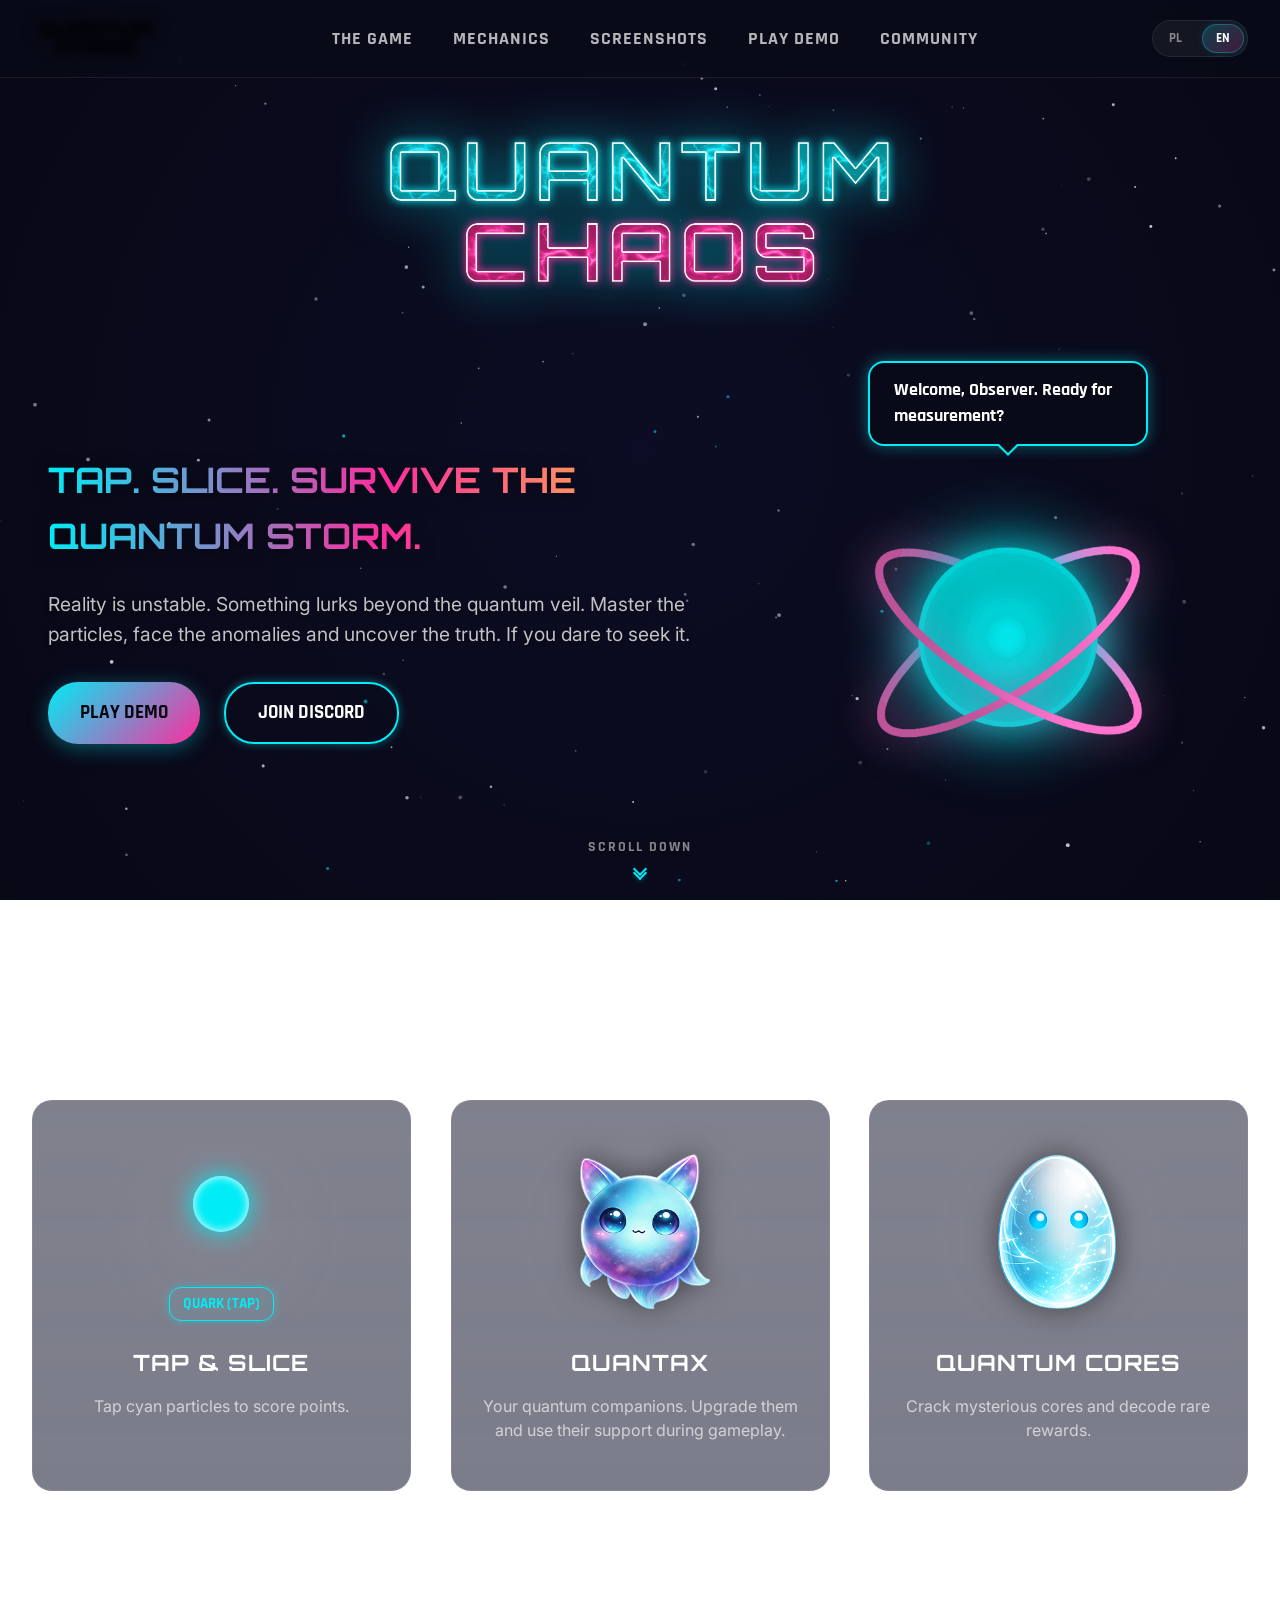
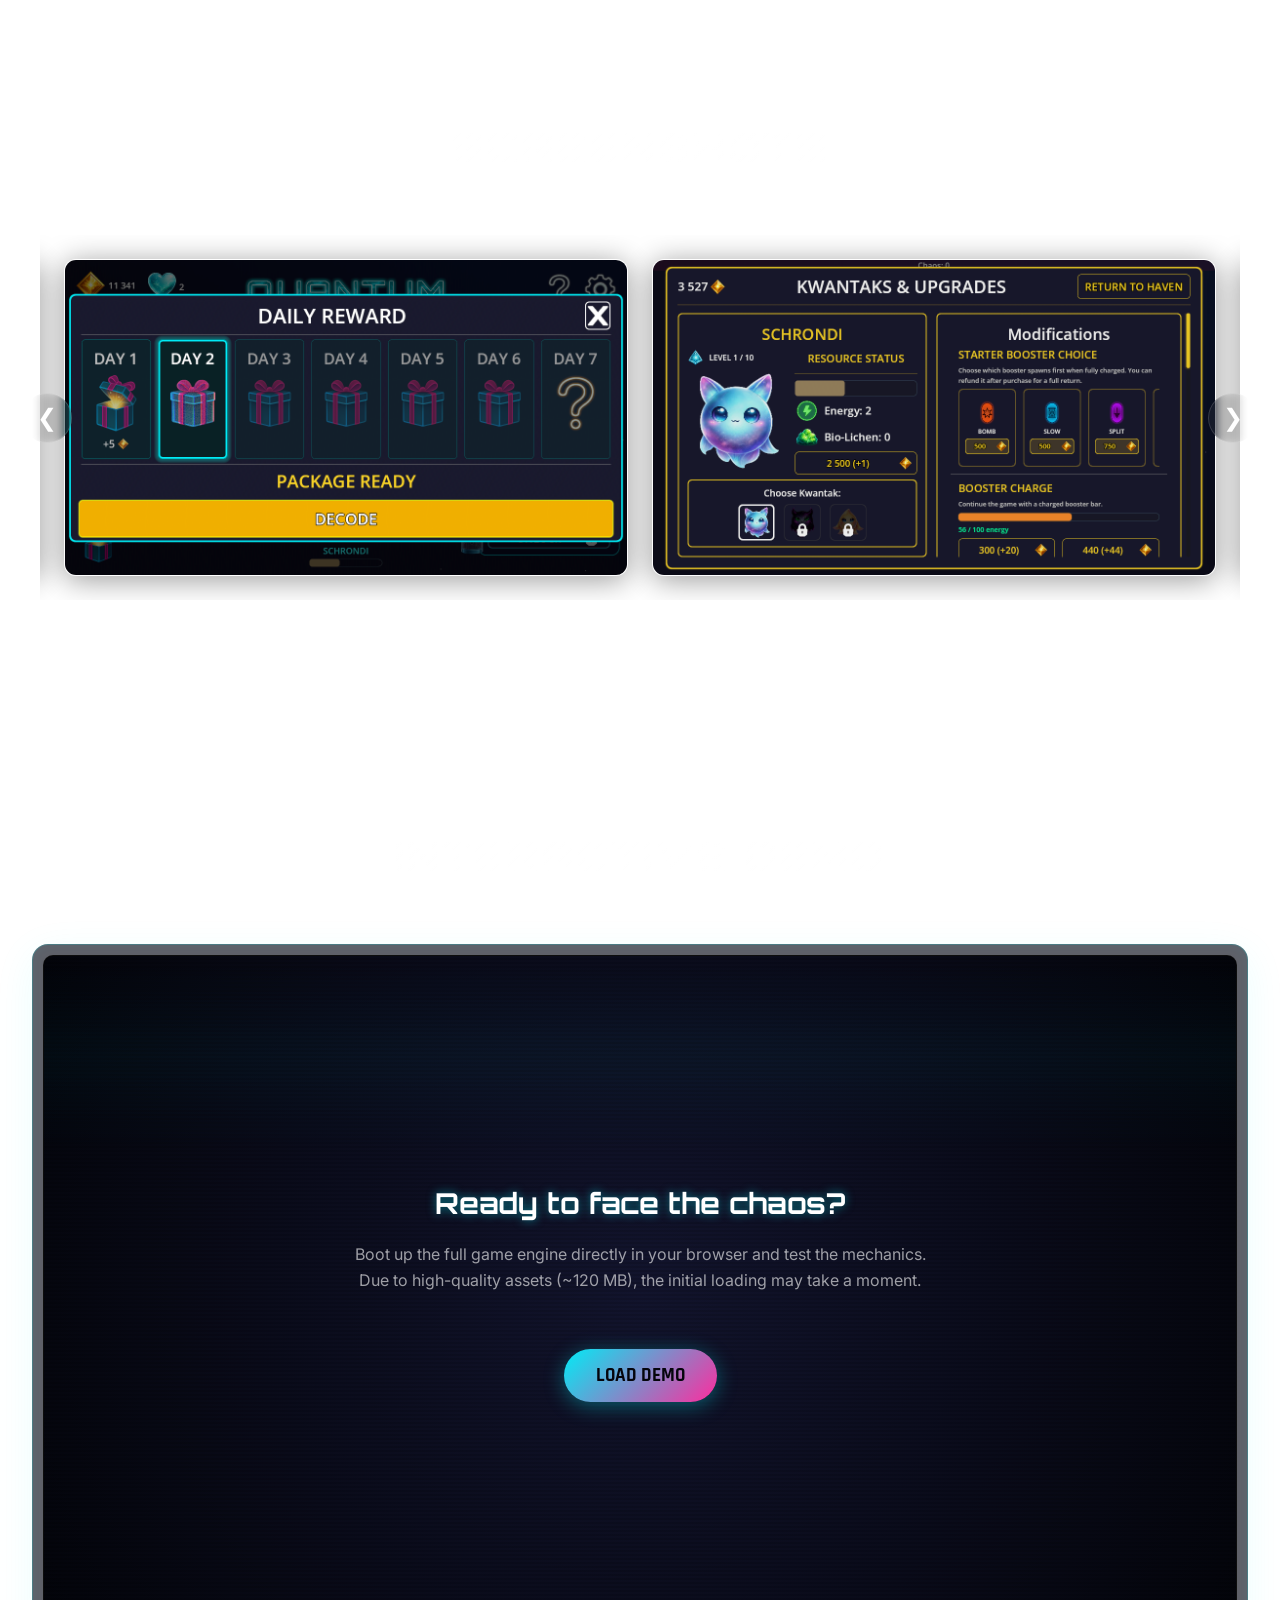
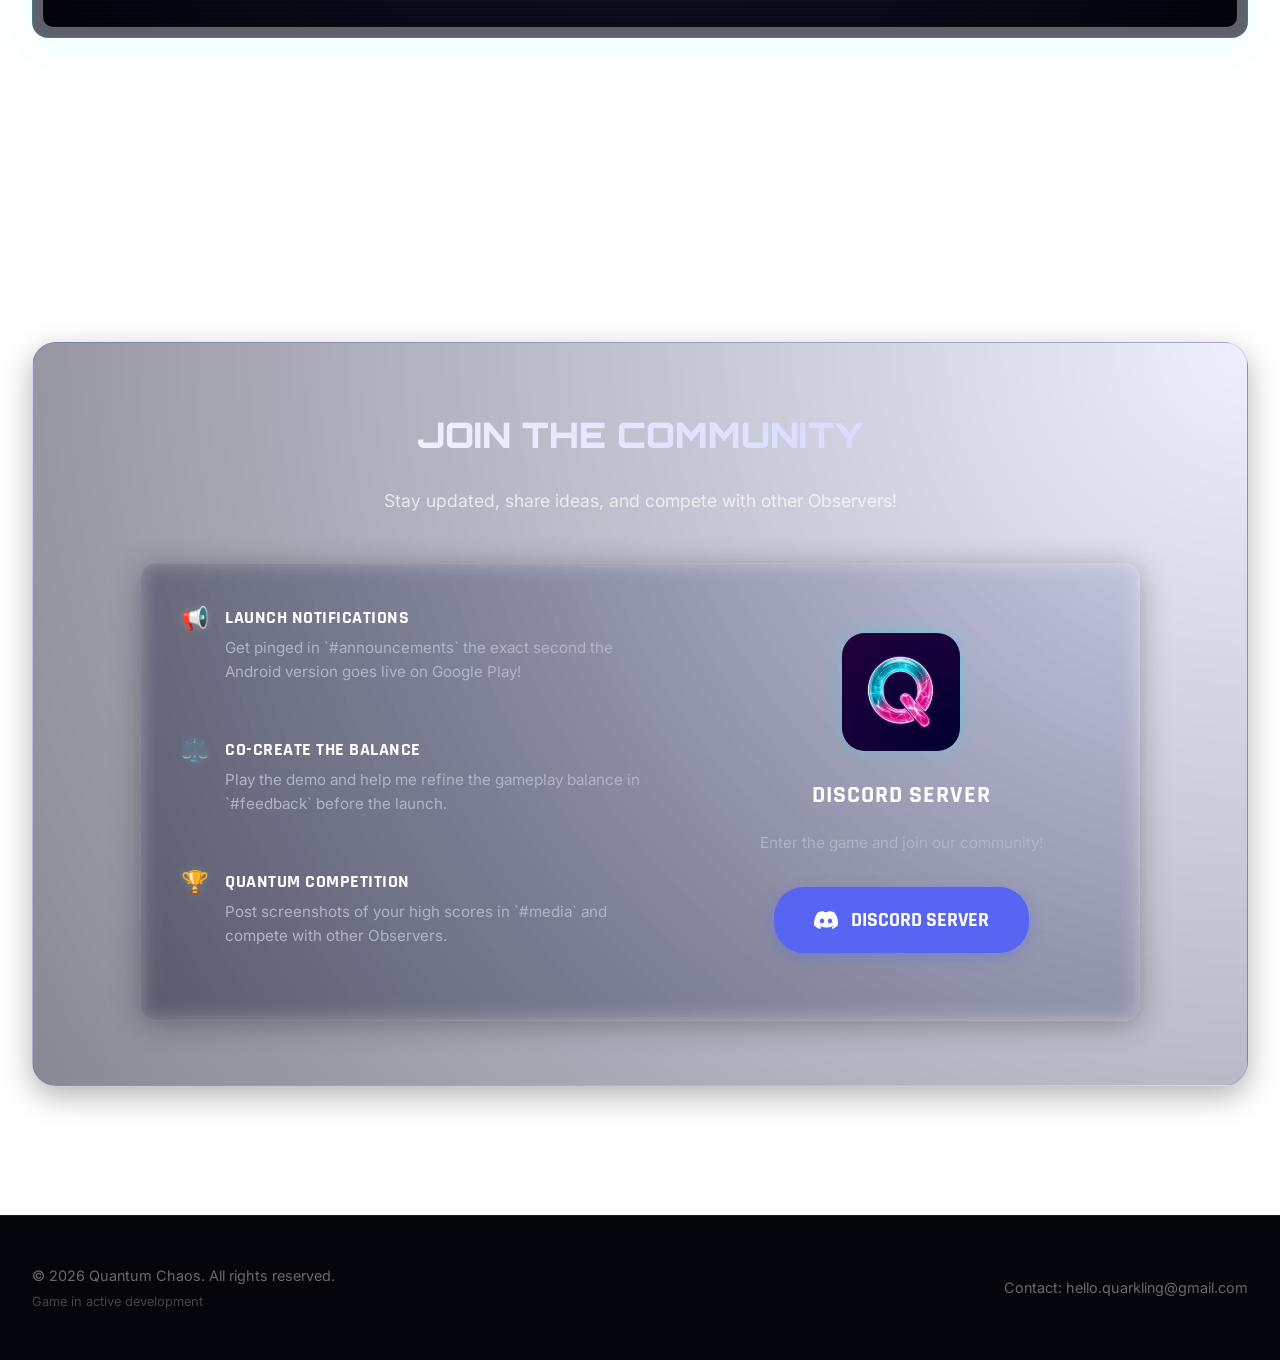
==== commit 7a8d5f2e: "DEMO: Improved setting styles" ====
--- a/index.html
+++ b/index.html
@@ -1,18 +1,23 @@
 <!DOCTYPE html>
 <html lang="pl">
+
 <head>
     <meta charset="UTF-8">
     <meta name="viewport" content="width=device-width, initial-scale=1.0">
     <title>Quantum Chaos — Gra Mobilna</title>
-    <meta name="description" content="Quantum Chaos — zręcznościowa gra mobilna osadzona w mrocznym kwantowym uniwersum. Zagraj w demo w przeglądarce.">
+    <meta name="description"
+        content="Quantum Chaos — zręcznościowa gra mobilna osadzona w mrocznym kwantowym uniwersum. Zagraj w demo w przeglądarce.">
     <link rel="icon" type="image/png" href="Assets/Icon_192x192.png">
-    
+
     <link rel="preconnect" href="https://fonts.googleapis.com">
     <link rel="preconnect" href="https://fonts.gstatic.com" crossorigin>
-    <link href="https://fonts.googleapis.com/css2?family=Inter:wght@300;400;600&family=Orbitron:wght@500;700;900&family=Rajdhani:wght@500;700&display=swap" rel="stylesheet">
-    
+    <link
+        href="https://fonts.googleapis.com/css2?family=Inter:wght@300;400;600&family=Orbitron:wght@500;700;900&family=Rajdhani:wght@500;700&display=swap"
+        rel="stylesheet">
+
     <link rel="stylesheet" href="style.css?v=1.0.3">
 </head>
+
 <body>
     <canvas id="starsCanvas"></canvas>
 
@@ -66,7 +71,9 @@
                 <!-- Left Side: Texts & CTAs -->
                 <div class="hero-text-side">
                     <h1 class="hero-tagline" data-i18n="hero_tagline">Stuknij. Przetnij. Przetrwaj kwantową burzę.</h1>
-                    <p class="hero-description" data-i18n="hero_desc">Rzeczywistość jest niestabilna. Coś czai się za kwantową zasłoną. Opanuj cząstki, zmierz się z anomaliami i odkryj prawdę. O ile odważysz się jej szukać.</p>
+                    <p class="hero-description" data-i18n="hero_desc">Rzeczywistość jest niestabilna. Coś czai się za
+                        kwantową zasłoną. Opanuj cząstki, zmierz się z anomaliami i odkryj prawdę. O ile odważysz się
+                        jej szukać.</p>
                     <div class="hero-cta-container">
                         <a href="#demo" class="btn btn-primary" data-i18n="cta_play">Zagraj w Demo</a>
                         <a href="#community" class="btn btn-secondary" data-i18n="cta_discord">Dołącz na Discord</a>
@@ -89,7 +96,7 @@
                     </div>
                 </div>
             </div>
-            
+
             <!-- Scroll Indicator -->
             <a href="#mechanics" class="scroll-indicator" id="scroll-indicator">
                 <span class="scroll-text" data-i18n="scroll_indicator_text">Przewiń w dół</span>
@@ -115,8 +122,10 @@
                                 </div>
                                 <div class="particle-view">
                                     <div class="particles-container">
-                                        <div class="particle-line" id="dynamic-particle-line" style="display: none;"></div>
-                                        <div class="particle-visual-element partner" id="dynamic-particle-partner" style="display: none;"></div>
+                                        <div class="particle-line" id="dynamic-particle-line" style="display: none;">
+                                        </div>
+                                        <div class="particle-visual-element partner" id="dynamic-particle-partner"
+                                            style="display: none;"></div>
                                         <div class="particle-visual-element" id="dynamic-particle"></div>
                                     </div>
                                     <canvas id="slash-canvas"></canvas>
@@ -125,7 +134,8 @@
                             </div>
                         </div>
                         <h3 data-i18n="mech1_title">Stukaj i Tnij</h3>
-                        <p class="card-desc" id="particle-desc-text" data-i18n="mech1_desc">Stukaj w cyjanowe cząstki, przecinaj magentowe mezony, unikaj antymaterii.</p>
+                        <p class="card-desc" id="particle-desc-text" data-i18n="mech1_desc">Stukaj w cyjanowe cząstki,
+                            przecinaj magentowe mezony, unikaj antymaterii.</p>
                     </div>
 
                     <!-- Card 2: Kwanciaki -->
@@ -133,11 +143,13 @@
                         <div class="card-glow magenta"></div>
                         <div class="card-visual">
                             <div class="kwantak-bounce-wrapper">
-                                <img src="Assets/Shrondi_front_256.png" alt="Kwanciak Schrondi" class="card-screenshot" id="interactive-kwantak-img">
+                                <img src="Assets/Shrondi_front_256.png" alt="Kwanciak Schrondi" class="card-screenshot"
+                                    id="interactive-kwantak-img">
                             </div>
                         </div>
                         <h3 data-i18n="mech2_title">Kwanciaki</h3>
-                        <p class="card-desc" data-i18n="mech2_desc">Twoi kwantowi towarzysze. Ulepszaj ich i korzystaj z ich wsparcia podczas rozgrywki.</p>
+                        <p class="card-desc" data-i18n="mech2_desc">Twoi kwantowi towarzysze. Ulepszaj ich i korzystaj z
+                            ich wsparcia podczas rozgrywki.</p>
                     </div>
 
                     <!-- Card 3: Rdzenie -->
@@ -145,43 +157,45 @@
                         <div class="card-glow gold"></div>
                         <div class="card-visual">
                             <div class="core-float-wrapper">
-                                <img src="Assets/Core_Standard/QuantumCore_Standard_With_Eyes.png" alt="Rdzeń Kwantowy" class="card-screenshot" id="interactive-core-img">
+                                <img src="Assets/Core_Standard/QuantumCore_Standard_With_Eyes.png" alt="Rdzeń Kwantowy"
+                                    class="card-screenshot" id="interactive-core-img">
                             </div>
                         </div>
                         <h3 data-i18n="mech3_title">Rdzenie Kwantowe</h3>
-                        <p class="card-desc" data-i18n="mech3_desc">Rozbijaj tajemnicze rdzenie i dekoduj rzadkie nagrody.</p>
-                    </div>
-                    </div>
-                </div>
-            </section>
-
-            <!-- ==================== SCREENSHOTS SECTION ==================== -->
-            <section id="screenshots" class="screenshots-section reveal-section">
-                <div class="section-container">
-                    <h2 class="section-title reveal-item" data-i18n="screenshots_title">Galeria</h2>
-                    <div class="carousel-container-outer reveal-item">
-                        <button class="carousel-control prev" onclick="moveCarousel(-1)">&#10094;</button>
-                        <div class="screenshot-carousel">
-                            <div class="carousel-track" id="carousel-track">
-                                <!-- Generowane dynamicznie przez JS -->
-                            </div>
-                        </div>
-                        <button class="carousel-control next" onclick="moveCarousel(1)">&#10095;</button>
-                    </div>
-                </div>
-            </section>
-
-            <!-- Lightbox Modal -->
-            <div id="screenshot-lightbox" class="lightbox-modal" onclick="closeLightbox()">
-                <span class="lightbox-close">&times;</span>
-                <div class="lightbox-content-wrapper" onclick="event.stopPropagation()">
-                    <button class="lightbox-prev" onclick="prevLightboxImage()">&#10094;</button>
-                    <img id="lightbox-img" class="lightbox-img" src="" alt="Lightbox View">
-                    <button class="lightbox-next" onclick="nextLightboxImage()">&#10095;</button>
-                </div>
-            </div>
-
-            <!-- ==================== DEMO SECTION ==================== -->
+                        <p class="card-desc" data-i18n="mech3_desc">Rozbijaj tajemnicze rdzenie i dekoduj rzadkie
+                            nagrody.</p>
+                    </div>
+                </div>
+            </div>
+        </section>
+
+        <!-- ==================== SCREENSHOTS SECTION ==================== -->
+        <section id="screenshots" class="screenshots-section reveal-section">
+            <div class="section-container">
+                <h2 class="section-title reveal-item" data-i18n="screenshots_title">Galeria</h2>
+                <div class="carousel-container-outer reveal-item">
+                    <button class="carousel-control prev" onclick="moveCarousel(-1)">&#10094;</button>
+                    <div class="screenshot-carousel">
+                        <div class="carousel-track" id="carousel-track">
+                            <!-- Generowane dynamicznie przez JS -->
+                        </div>
+                    </div>
+                    <button class="carousel-control next" onclick="moveCarousel(1)">&#10095;</button>
+                </div>
+            </div>
+        </section>
+
+        <!-- Lightbox Modal -->
+        <div id="screenshot-lightbox" class="lightbox-modal" onclick="closeLightbox()">
+            <span class="lightbox-close">&times;</span>
+            <div class="lightbox-content-wrapper" onclick="event.stopPropagation()">
+                <button class="lightbox-prev" onclick="prevLightboxImage()">&#10094;</button>
+                <img id="lightbox-img" class="lightbox-img" src="" alt="Lightbox View">
+                <button class="lightbox-next" onclick="nextLightboxImage()">&#10095;</button>
+            </div>
+        </div>
+
+        <!-- ==================== DEMO SECTION ==================== -->
         <section id="demo" class="demo-section reveal-section">
             <div class="section-container">
                 <h2 class="section-title reveal-item" data-i18n="demo_title">Interaktywne Demo</h2>
@@ -190,13 +204,21 @@
                         <div class="godot-placeholder">
                             <div class="placeholder-content">
                                 <h3 data-i18n="placeholder_title">Demo wkrótce</h3>
-                                <p data-i18n="placeholder_desc">Tutaj pojawi się grywalna wersja demo prosto z silnika Godot. Śledź nasz Discord, aby nie przegapić premiery!</p>
-                                <button id="launch-demo-btn" class="btn btn-primary" data-i18n="placeholder_btn" style="margin-top: 1.5rem;">Wczytaj Demo</button>
-                            </div>
-                        </div>
-                        <iframe id="game-iframe" src="" frameborder="0" allowfullscreen style="display: none; width: 100%; height: 100%;"></iframe>
+                                <p data-i18n="placeholder_desc">Tutaj pojawi się grywalna wersja demo prosto z silnika
+                                    Godot. Śledź nasz Discord, aby nie przegapić premiery!</p>
+                                <button id="launch-demo-btn" class="btn btn-primary" data-i18n="placeholder_btn"
+                                    style="margin-top: 1.5rem;">Wczytaj Demo</button>
+                            </div>
+                        </div>
+                        <iframe id="game-iframe" src="" frameborder="0" allowfullscreen
+                            style="display: none; width: 100%; height: 100%;"></iframe>
                         <button id="fullscreen-btn" class="fullscreen-btn" style="display: none;" title="Pełny ekran">
-                            <svg viewBox="0 0 24 24" width="24" height="24" stroke="currentColor" stroke-width="2" fill="none" stroke-linecap="round" stroke-linejoin="round"><path d="M8 3H5a2 2 0 0 0-2 2v3m18 0V5a2 2 0 0 0-2-2h-3m0 18h3a2 2 0 0 0 2-2v-3M3 16v3a2 2 0 0 0 2 2h3"></path></svg>
+                            <svg viewBox="0 0 24 24" width="24" height="24" stroke="currentColor" stroke-width="2"
+                                fill="none" stroke-linecap="round" stroke-linejoin="round">
+                                <path
+                                    d="M8 3H5a2 2 0 0 0-2 2v3m18 0V5a2 2 0 0 0-2-2h-3m0 18h3a2 2 0 0 0 2-2v-3M3 16v3a2 2 0 0 0 2 2h3">
+                                </path>
+                            </svg>
                         </button>
                     </div>
                 </div>
@@ -209,8 +231,9 @@
             <div class="section-container">
                 <div class="community-box reveal-item">
                     <h2 data-i18n="comm_title">Dołącz do Społeczności</h2>
-                    <p data-i18n="comm_desc">Bądź na bieżąco z rozwojem, zgłaszaj pomysły i rywalizuj z innymi Obserwatorami!</p>
-                    
+                    <p data-i18n="comm_desc">Bądź na bieżąco z rozwojem, zgłaszaj pomysły i rywalizuj z innymi
+                        Obserwatorami!</p>
+
                     <div class="community-layout">
                         <!-- Discord Column -->
                         <div class="community-column discord-column">
@@ -221,40 +244,49 @@
                                         <span class="benefit-icon">📢</span>
                                         <div class="benefit-content">
                                             <strong data-i18n="discord_benefit1_title">Informacje o premierze</strong>
-                                            <p data-i18n="discord_benefit1_desc">Otrzymaj powiadomienie na `#announcements` dokładnie w momencie, gdy wersja na Androida trafi do Google Play!</p>
+                                            <p data-i18n="discord_benefit1_desc">Otrzymaj powiadomienie na
+                                                `#announcements` dokładnie w momencie, gdy wersja na Androida trafi do
+                                                Google Play!</p>
                                         </div>
                                     </li>
                                     <li>
                                         <span class="benefit-icon">⚖️</span>
                                         <div class="benefit-content">
                                             <strong data-i18n="discord_benefit2_title">Współtworzenie balansu</strong>
-                                            <p data-i18n="discord_benefit2_desc">Graj w demo i pomóż mi dopracować balans rozgrywki przed premierą w kanale `#feedback`.</p>
+                                            <p data-i18n="discord_benefit2_desc">Graj w demo i pomóż mi dopracować
+                                                balans rozgrywki przed premierą w kanale `#feedback`.</p>
                                         </div>
                                     </li>
                                     <li>
                                         <span class="benefit-icon">🏆</span>
                                         <div class="benefit-content">
                                             <strong data-i18n="discord_benefit3_title">Kwantowa rywalizacja</strong>
-                                            <p data-i18n="discord_benefit3_desc">Wrzucaj zrzuty ekranu ze swoimi rekordami na `#media` i rywalizuj z innymi Obserwatorami.</p>
+                                            <p data-i18n="discord_benefit3_desc">Wrzucaj zrzuty ekranu ze swoimi
+                                                rekordami na `#media` i rywalizuj z innymi Obserwatorami.</p>
                                         </div>
                                     </li>
                                 </ul>
                             </div>
-                            
+
                             <!-- Right Side: CTA Button -->
                             <div class="discord-cta-side">
-                                <img src="Assets/Icon_432x432.png" alt="Quantum Chaos Logo" class="discord-game-icon" width="120" height="120">
+                                <img src="Assets/Icon_432x432.png" alt="Quantum Chaos Logo" class="discord-game-icon"
+                                    width="120" height="120">
                                 <h3 data-i18n="discord_heading">Serwer Discord</h3>
-                                <p class="discord-cta-text" data-i18n="discord_cta_subtext">Wejdź do gry i dołącz do naszej społeczności!</p>
-                                <a href="https://discord.gg/u4ZUQzcpVF" target="_blank" class="btn btn-discord btn-pulse">
-                                    <svg class="discord-svg" xmlns="http://www.w3.org/2000/svg" viewBox="0 0 127.14 96.36">
-                                        <path fill="currentColor" d="M107.7,8.07A105.15,105.15,0,0,0,77.26,0a77.19,77.19,0,0,0-3.3,6.83A96.67,96.67,0,0,0,53.22,6.83,77.19,77.19,0,0,0,49.88,0,105.15,105.15,0,0,0,19.44,8.07C3.66,31.58-1.86,54.65,1,77.53A105.73,105.73,0,0,0,32,96.36a77.7,77.7,0,0,0,6.63-10.85,68.43,68.43,0,0,1-10.4-5c.87-.64,1.71-1.32,2.51-2a75.7,75.7,0,0,0,72.82,0c.8.71,1.64,1.39,2.51,2a68.21,68.21,0,0,1-10.4,5A77.7,77.7,0,0,0,95.14,96.36a105.73,105.73,0,0,0,31-18.83C130,50.22,123.81,27.42,107.7,8.07ZM42.45,65.69C36.18,65.69,31,60,31,53S36.18,40.36,42.45,40.36,53.83,46,53.83,53,48.72,65.69,42.45,65.69Zm42.24,0C78.41,65.69,73.24,60,73.24,53S78.41,40.36,84.69,40.36,96.07,46,96.07,53,91,65.69,84.69,65.69Z"/>
+                                <p class="discord-cta-text" data-i18n="discord_cta_subtext">Wejdź do gry i dołącz do
+                                    naszej społeczności!</p>
+                                <a href="https://discord.gg/F5vDST5FNp" target="_blank"
+                                    class="btn btn-discord btn-pulse">
+                                    <svg class="discord-svg" xmlns="http://www.w3.org/2000/svg"
+                                        viewBox="0 0 127.14 96.36">
+                                        <path fill="currentColor"
+                                            d="M107.7,8.07A105.15,105.15,0,0,0,77.26,0a77.19,77.19,0,0,0-3.3,6.83A96.67,96.67,0,0,0,53.22,6.83,77.19,77.19,0,0,0,49.88,0,105.15,105.15,0,0,0,19.44,8.07C3.66,31.58-1.86,54.65,1,77.53A105.73,105.73,0,0,0,32,96.36a77.7,77.7,0,0,0,6.63-10.85,68.43,68.43,0,0,1-10.4-5c.87-.64,1.71-1.32,2.51-2a75.7,75.7,0,0,0,72.82,0c.8.71,1.64,1.39,2.51,2a68.21,68.21,0,0,1-10.4,5A77.7,77.7,0,0,0,95.14,96.36a105.73,105.73,0,0,0,31-18.83C130,50.22,123.81,27.42,107.7,8.07ZM42.45,65.69C36.18,65.69,31,60,31,53S36.18,40.36,42.45,40.36,53.83,46,53.83,53,48.72,65.69,42.45,65.69Zm42.24,0C78.41,65.69,73.24,60,73.24,53S78.41,40.36,84.69,40.36,96.07,46,96.07,53,91,65.69,84.69,65.69Z" />
                                     </svg>
                                     Discord Server
                                 </a>
                             </div>
                         </div>
-                        
+
                         <!-- Newsletter Column (Commented out because we are disabling the newsletter for now)
                         <div class="community-column newsletter-column">
                             <h3 data-i18n="newsletter_heading">Kwantowy Biuletyn</h3>
@@ -288,7 +320,8 @@
                 <p class="footer-sub" data-i18n="footer_dev">Gra w aktywnym rozwoju</p>
             </div>
             <div class="footer-right">
-                <a href="#" id="footer-contact-link"><span data-i18n="footer_contact_label">Kontakt</span>: hello.quarkling@gmail.com</a>
+                <a href="#" id="footer-contact-link"><span data-i18n="footer_contact_label">Kontakt</span>:
+                    hello.quarkling@gmail.com</a>
                 <!-- <a href="privacy.html" data-i18n="footer_privacy" id="footer-privacy-link">Polityka Prywatności</a> (Commented out because the newsletter is disabled) -->
             </div>
         </div>
@@ -329,4 +362,5 @@
 
     <script src="script.js?v=1.0.3"></script>
 </body>
-</html>
+
+</html>
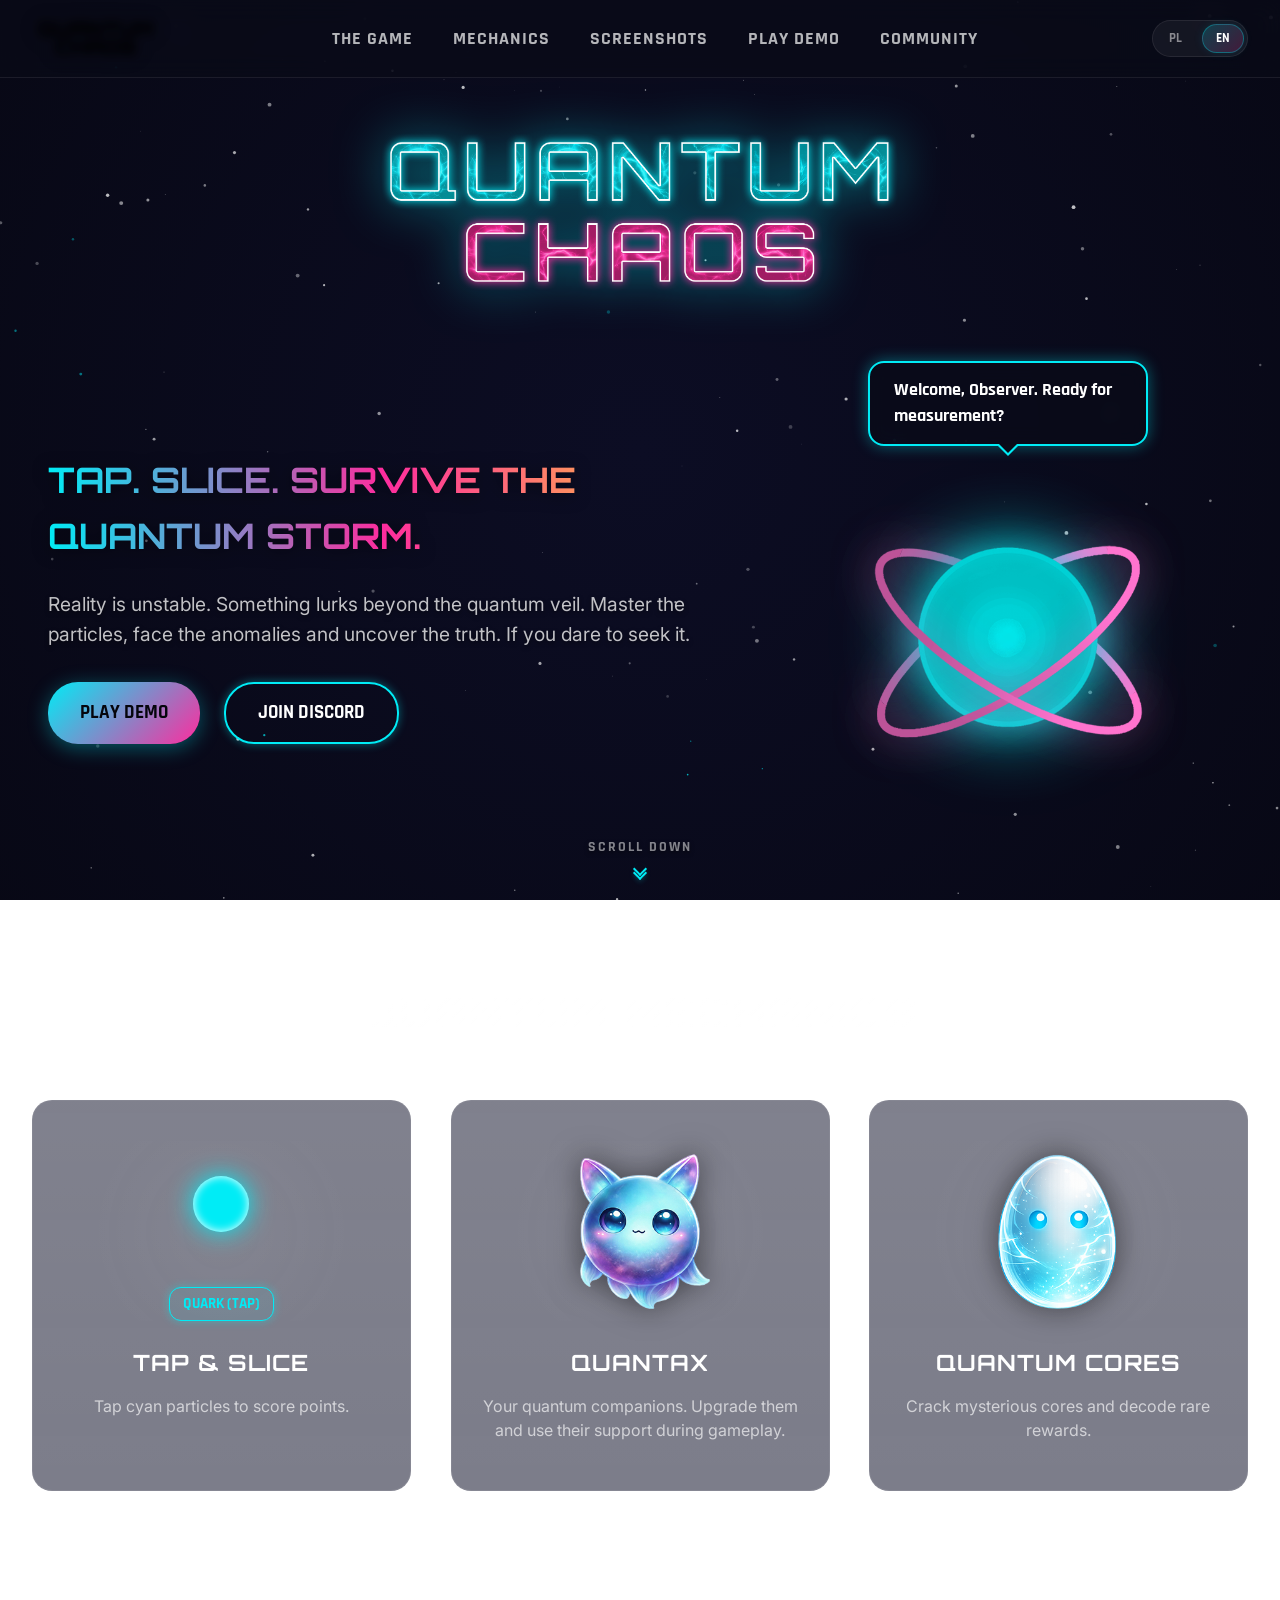
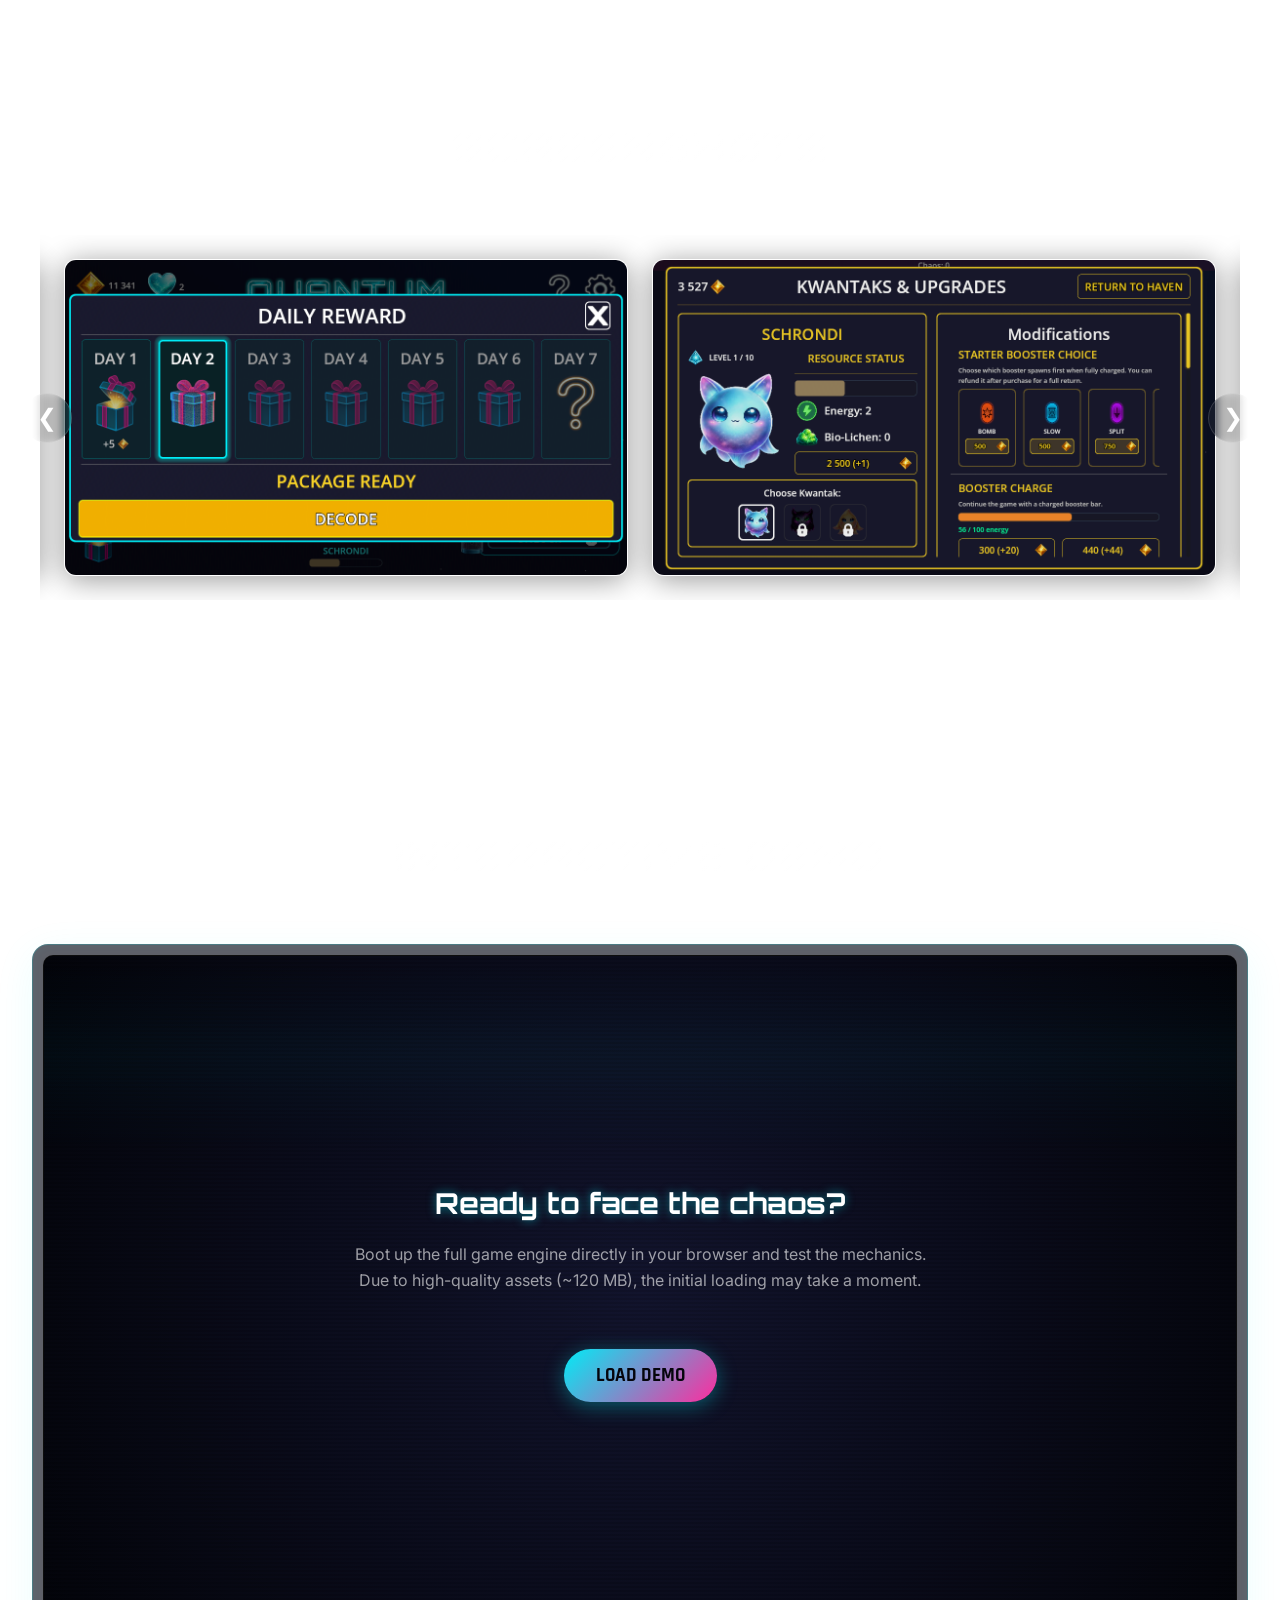
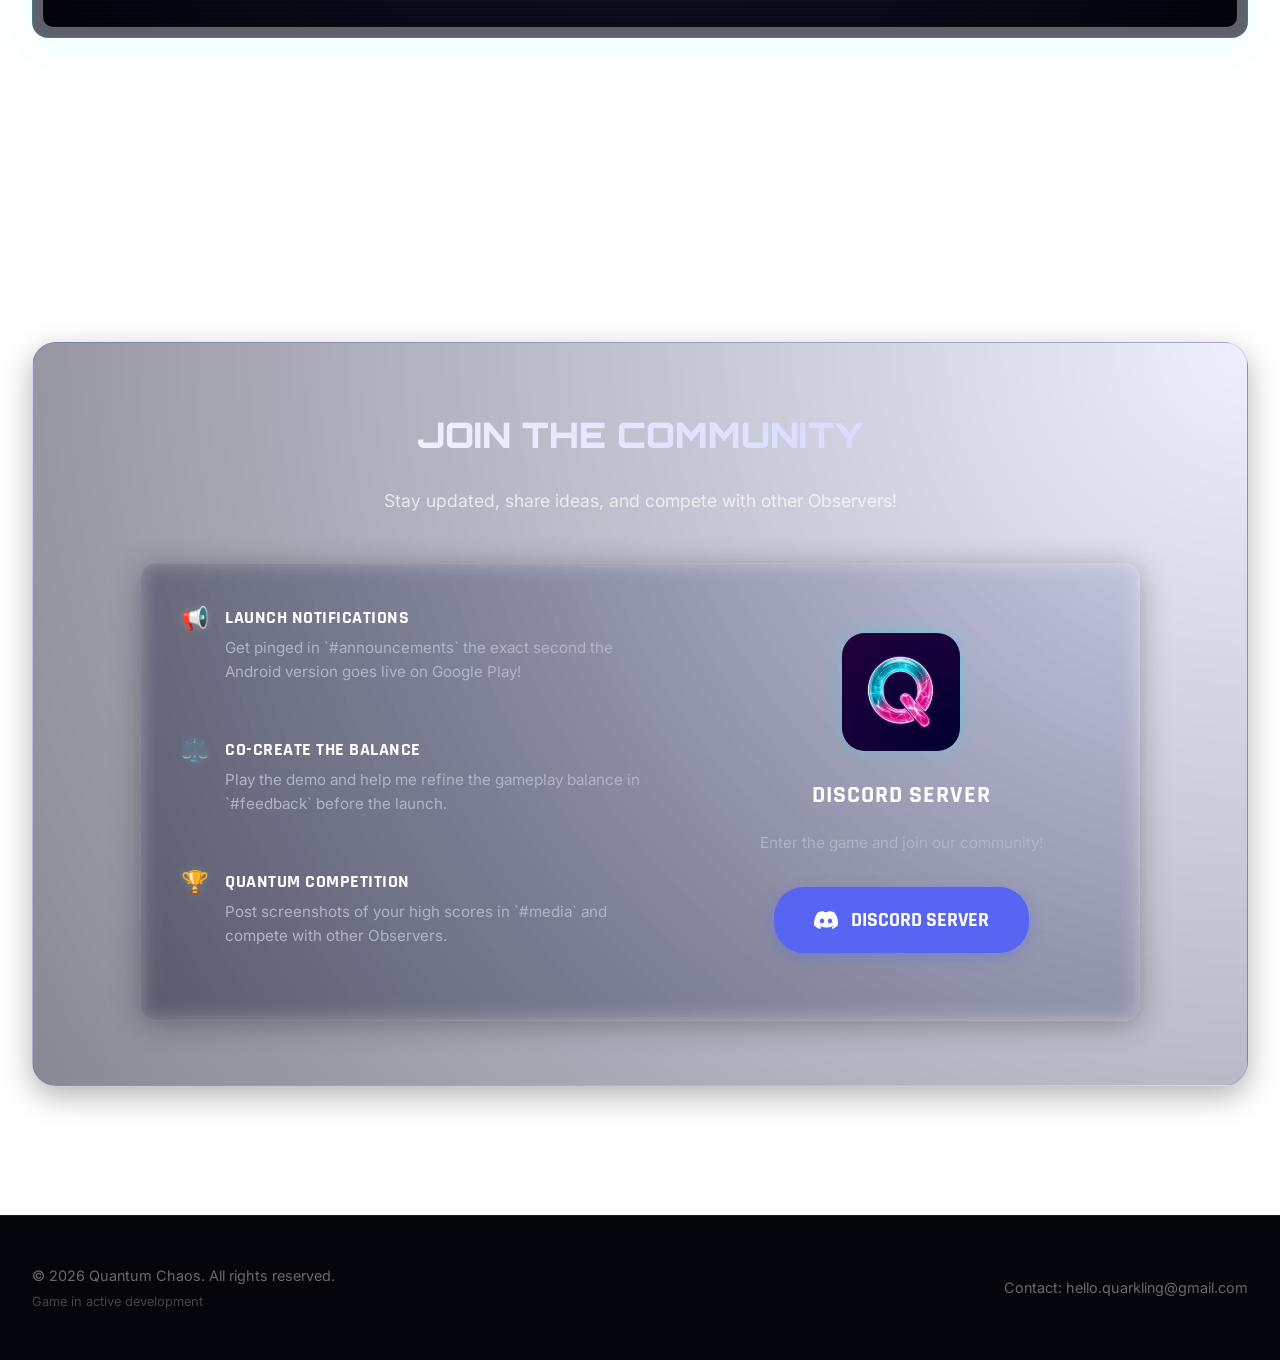
==== commit 19e51b20: "Refactor HTML for SEO with English as base language and implement dynamic JS-based localization with" ====
--- a/index.html
+++ b/index.html
@@ -1,12 +1,12 @@
 <!DOCTYPE html>
-<html lang="pl">
+<html lang="en">
 
 <head>
     <meta charset="UTF-8">
     <meta name="viewport" content="width=device-width, initial-scale=1.0">
-    <title>Quantum Chaos — Gra Mobilna</title>
+    <title>Quantum Chaos — Mobile Game</title>
     <meta name="description"
-        content="Quantum Chaos — zręcznościowa gra mobilna osadzona w mrocznym kwantowym uniwersum. Zagraj w demo w przeglądarce.">
+        content="Quantum Chaos — an arcade mobile game set in a dark quantum universe. Play the demo in your browser.">
     <link rel="icon" type="image/png" href="Assets/Icon_192x192.png">
 
     <link rel="preconnect" href="https://fonts.googleapis.com">
@@ -19,7 +19,7 @@
 </head>
 
 <body>
-    <canvas id="starsCanvas"></canvas>
+    <canvas id="starsCanvas" aria-label="Interactive background stars animation"></canvas>
 
     <!-- Header -->
     <header class="site-header">
@@ -28,11 +28,11 @@
                 <img src="Assets/QuantumTitle.png" alt="Quantum Chaos Logo" class="nav-logo">
             </a>
             <nav class="main-nav">
-                <a href="#" data-i18n="nav_about">Gra</a>
-                <a href="#mechanics" data-i18n="nav_mechanics">Mechaniki</a>
-                <a href="#screenshots" data-i18n="nav_screenshots">Galeria</a>
-                <a href="#demo" data-i18n="nav_demo">Zagraj w Demo</a>
-                <a href="#community" data-i18n="nav_community">Społeczność</a>
+                <a href="#" data-i18n="nav_about">The Game</a>
+                <a href="#mechanics" data-i18n="nav_mechanics">Mechanics</a>
+                <a href="#screenshots" data-i18n="nav_screenshots">Screenshots</a>
+                <a href="#demo" data-i18n="nav_demo">Play Demo</a>
+                <a href="#community" data-i18n="nav_community">Community</a>
             </nav>
             <div class="lang-switch">
                 <button id="lang-pl" class="lang-btn active">PL</button>
@@ -49,11 +49,11 @@
     <!-- Mobile Menu Overlay -->
     <div class="mobile-menu-overlay" id="mobile-menu-overlay">
         <nav class="mobile-nav">
-            <a href="#" data-i18n="nav_about" class="mobile-nav-link">Gra</a>
-            <a href="#mechanics" data-i18n="nav_mechanics" class="mobile-nav-link">Mechaniki</a>
-            <a href="#screenshots" data-i18n="nav_screenshots" class="mobile-nav-link">Galeria</a>
-            <a href="#demo" data-i18n="nav_demo" class="mobile-nav-link mobile-cta-btn">Zagraj w Demo</a>
-            <a href="#community" data-i18n="nav_community" class="mobile-nav-link">Społeczność</a>
+            <a href="#" data-i18n="nav_about" class="mobile-nav-link">The Game</a>
+            <a href="#mechanics" data-i18n="nav_mechanics" class="mobile-nav-link">Mechanics</a>
+            <a href="#screenshots" data-i18n="nav_screenshots" class="mobile-nav-link">Screenshots</a>
+            <a href="#demo" data-i18n="nav_demo" class="mobile-nav-link mobile-cta-btn">Play Demo</a>
+            <a href="#community" data-i18n="nav_community" class="mobile-nav-link">Community</a>
             <div class="lang-switch mobile-lang-switch">
                 <button id="mobile-lang-pl" class="lang-btn active">PL</button>
                 <button id="mobile-lang-en" class="lang-btn">EN</button>
@@ -70,20 +70,20 @@
             <div class="hero-container-split" id="game-intro">
                 <!-- Left Side: Texts & CTAs -->
                 <div class="hero-text-side">
-                    <h1 class="hero-tagline" data-i18n="hero_tagline">Stuknij. Przetnij. Przetrwaj kwantową burzę.</h1>
-                    <p class="hero-description" data-i18n="hero_desc">Rzeczywistość jest niestabilna. Coś czai się za
-                        kwantową zasłoną. Opanuj cząstki, zmierz się z anomaliami i odkryj prawdę. O ile odważysz się
-                        jej szukać.</p>
+                    <h1 class="hero-tagline" data-i18n="hero_tagline">Tap. Slice. Survive the Quantum Storm.</h1>
+                    <p class="hero-description" data-i18n="hero_desc">Reality is unstable. Something lurks beyond the
+                        quantum veil. Master the particles, face the anomalies and uncover the truth. If you dare to
+                        seek it.</p>
                     <div class="hero-cta-container">
-                        <a href="#demo" class="btn btn-primary" data-i18n="cta_play">Zagraj w Demo</a>
-                        <a href="#community" class="btn btn-secondary" data-i18n="cta_discord">Dołącz na Discord</a>
+                        <a href="#demo" class="btn btn-primary" data-i18n="cta_play">Play Demo</a>
+                        <a href="#community" class="btn btn-secondary" data-i18n="cta_discord">Join Discord</a>
                     </div>
                 </div>
 
                 <!-- Right Side: Interactive QUINN -->
                 <div class="hero-quinn-side">
                     <div class="quinn-bubble" id="quinn-bubble">
-                        <p id="quinn-bubble-text">Witaj, Obserwatorze. Gotowy na pomiar?</p>
+                        <p id="quinn-bubble-text">Welcome, Observer. Ready for measurement?</p>
                     </div>
                     <div class="quinn-character-wrapper">
                         <div class="quinn-character" id="quinn-character-interactive">
@@ -99,7 +99,7 @@
 
             <!-- Scroll Indicator -->
             <a href="#mechanics" class="scroll-indicator" id="scroll-indicator">
-                <span class="scroll-text" data-i18n="scroll_indicator_text">Przewiń w dół</span>
+                <span class="scroll-text" data-i18n="scroll_indicator_text">Scroll down</span>
                 <div class="scroll-arrow">
                     <span></span>
                     <span></span>
@@ -110,7 +110,7 @@
         <!-- ==================== MECHANICS SECTION ==================== -->
         <section id="mechanics" class="mechanics-section reveal-section">
             <div class="section-container">
-                <h2 class="section-title reveal-item" data-i18n="mechanics_title">Mechaniki Kwantowe</h2>
+                <h2 class="section-title reveal-item" data-i18n="mechanics_title">Quantum Mechanics</h2>
                 <div class="mechanics-grid">
                     <!-- Card 1: Tap & Slice (DYNAMIC) -->
                     <div class="mechanic-card reveal-card-1">
@@ -118,7 +118,7 @@
                         <div class="card-visual">
                             <div class="particle-showcase-box">
                                 <div class="mobile-tap-overlay" id="mobile-tap-overlay">
-                                    <span class="tap-text" data-i18n="tap_to_interact">Stuknij, aby zagrać!</span>
+                                    <span class="tap-text" data-i18n="tap_to_interact">Tap to interact!</span>
                                 </div>
                                 <div class="particle-view">
                                     <div class="particles-container">
@@ -128,14 +128,14 @@
                                             style="display: none;"></div>
                                         <div class="particle-visual-element" id="dynamic-particle"></div>
                                     </div>
-                                    <canvas id="slash-canvas"></canvas>
+                                    <canvas id="slash-canvas" aria-label="Particle slicing showcase"></canvas>
                                 </div>
-                                <div class="particle-badge" id="particle-badge-text">KWARK (TAP)</div>
-                            </div>
-                        </div>
-                        <h3 data-i18n="mech1_title">Stukaj i Tnij</h3>
-                        <p class="card-desc" id="particle-desc-text" data-i18n="mech1_desc">Stukaj w cyjanowe cząstki,
-                            przecinaj magentowe mezony, unikaj antymaterii.</p>
+                                <div class="particle-badge" id="particle-badge-text">QUARK (TAP)</div>
+                            </div>
+                        </div>
+                        <h3 data-i18n="mech1_title">Tap & Slice</h3>
+                        <p class="card-desc" id="particle-desc-text" data-i18n="mech1_desc">Manage chaos through precise
+                            interactions with quantum particles.</p>
                     </div>
 
                     <!-- Card 2: Kwanciaki -->
@@ -147,9 +147,9 @@
                                     id="interactive-kwantak-img">
                             </div>
                         </div>
-                        <h3 data-i18n="mech2_title">Kwanciaki</h3>
-                        <p class="card-desc" data-i18n="mech2_desc">Twoi kwantowi towarzysze. Ulepszaj ich i korzystaj z
-                            ich wsparcia podczas rozgrywki.</p>
+                        <h3 data-i18n="mech2_title">Quantax</h3>
+                        <p class="card-desc" data-i18n="mech2_desc">Your quantum companions. Upgrade them and use their
+                            support during gameplay.</p>
                     </div>
 
                     <!-- Card 3: Rdzenie -->
@@ -161,9 +161,9 @@
                                     class="card-screenshot" id="interactive-core-img">
                             </div>
                         </div>
-                        <h3 data-i18n="mech3_title">Rdzenie Kwantowe</h3>
-                        <p class="card-desc" data-i18n="mech3_desc">Rozbijaj tajemnicze rdzenie i dekoduj rzadkie
-                            nagrody.</p>
+                        <h3 data-i18n="mech3_title">Quantum Cores</h3>
+                        <p class="card-desc" data-i18n="mech3_desc">Crack mysterious cores and decode rare
+                            rewards.</p>
                     </div>
                 </div>
             </div>
@@ -172,12 +172,20 @@
         <!-- ==================== SCREENSHOTS SECTION ==================== -->
         <section id="screenshots" class="screenshots-section reveal-section">
             <div class="section-container">
-                <h2 class="section-title reveal-item" data-i18n="screenshots_title">Galeria</h2>
+                <h2 class="section-title reveal-item" data-i18n="screenshots_title">Screenshots</h2>
                 <div class="carousel-container-outer reveal-item">
                     <button class="carousel-control prev" onclick="moveCarousel(-1)">&#10094;</button>
                     <div class="screenshot-carousel">
                         <div class="carousel-track" id="carousel-track">
-                            <!-- Generowane dynamicznie przez JS -->
+                            <div class="screenshot-item" onclick="openLightbox(0)"><img class="screenshot-img" src="Assets/Screenshots/en/1.png" alt="Quantum Chaos Gameplay 1" loading="lazy" draggable="false"><div class="screenshot-overlay"><span class="zoom-icon">🔍</span></div></div>
+                            <div class="screenshot-item" onclick="openLightbox(1)"><img class="screenshot-img" src="Assets/Screenshots/en/2.png" alt="Quantum Chaos Gameplay 2" loading="lazy" draggable="false"><div class="screenshot-overlay"><span class="zoom-icon">🔍</span></div></div>
+                            <div class="screenshot-item" onclick="openLightbox(2)"><img class="screenshot-img" src="Assets/Screenshots/en/3.png" alt="Quantum Chaos Gameplay 3" loading="lazy" draggable="false"><div class="screenshot-overlay"><span class="zoom-icon">🔍</span></div></div>
+                            <div class="screenshot-item" onclick="openLightbox(3)"><img class="screenshot-img" src="Assets/Screenshots/en/4.png" alt="Quantum Chaos Gameplay 4" loading="lazy" draggable="false"><div class="screenshot-overlay"><span class="zoom-icon">🔍</span></div></div>
+                            <div class="screenshot-item" onclick="openLightbox(4)"><img class="screenshot-img" src="Assets/Screenshots/en/5.png" alt="Quantum Chaos Gameplay 5" loading="lazy" draggable="false"><div class="screenshot-overlay"><span class="zoom-icon">🔍</span></div></div>
+                            <div class="screenshot-item" onclick="openLightbox(5)"><img class="screenshot-img" src="Assets/Screenshots/en/6.png" alt="Quantum Chaos Gameplay 6" loading="lazy" draggable="false"><div class="screenshot-overlay"><span class="zoom-icon">🔍</span></div></div>
+                            <div class="screenshot-item" onclick="openLightbox(6)"><img class="screenshot-img" src="Assets/Screenshots/en/7.png" alt="Quantum Chaos Gameplay 7" loading="lazy" draggable="false"><div class="screenshot-overlay"><span class="zoom-icon">🔍</span></div></div>
+                            <div class="screenshot-item" onclick="openLightbox(7)"><img class="screenshot-img" src="Assets/Screenshots/en/8.png" alt="Quantum Chaos Gameplay 8" loading="lazy" draggable="false"><div class="screenshot-overlay"><span class="zoom-icon">🔍</span></div></div>
+                            <div class="screenshot-item" onclick="openLightbox(8)"><img class="screenshot-img" src="Assets/Screenshots/en/9.png" alt="Quantum Chaos Gameplay 9" loading="lazy" draggable="false"><div class="screenshot-overlay"><span class="zoom-icon">🔍</span></div></div>
                         </div>
                     </div>
                     <button class="carousel-control next" onclick="moveCarousel(1)">&#10095;</button>
@@ -198,16 +206,17 @@
         <!-- ==================== DEMO SECTION ==================== -->
         <section id="demo" class="demo-section reveal-section">
             <div class="section-container">
-                <h2 class="section-title reveal-item" data-i18n="demo_title">Interaktywne Demo</h2>
+                <h2 class="section-title reveal-item" data-i18n="demo_title">Interactive Demo</h2>
                 <div class="game-container-wrapper reveal-item">
                     <div class="game-container">
                         <div class="godot-placeholder">
                             <div class="placeholder-content">
-                                <h3 data-i18n="placeholder_title">Demo wkrótce</h3>
-                                <p data-i18n="placeholder_desc">Tutaj pojawi się grywalna wersja demo prosto z silnika
-                                    Godot. Śledź nasz Discord, aby nie przegapić premiery!</p>
+                                <h3 data-i18n="placeholder_title">Ready to face the chaos?</h3>
+                                <p data-i18n="placeholder_desc">Boot up the full game engine directly in your browser
+                                    and test the mechanics. Due to high-quality assets (~120 MB), the initial loading
+                                    may take a moment.</p>
                                 <button id="launch-demo-btn" class="btn btn-primary" data-i18n="placeholder_btn"
-                                    style="margin-top: 1.5rem;">Wczytaj Demo</button>
+                                    style="margin-top: 1.5rem;">Load Demo</button>
                             </div>
                         </div>
                         <iframe id="game-iframe" src="" frameborder="0" allowfullscreen
@@ -222,7 +231,7 @@
                         </button>
                     </div>
                 </div>
-                <div id="demo-warning-message" class="demo-warning-container" data-i18n="demo_warning"></div>
+                <div id="demo-warning-message" class="demo-warning-container" data-i18n="demo_warning">You are playing the browser version! 🚀 It's a great way to experience Quantum Chaos, but browsers have their limitations — you might notice minor stutters, and the audio doesn't convey the full capabilities of the game. The full experience awaits in the upcoming mobile app!</div>
             </div>
         </section>
 
@@ -230,9 +239,9 @@
         <section id="community" class="community-section reveal-section">
             <div class="section-container">
                 <div class="community-box reveal-item">
-                    <h2 data-i18n="comm_title">Dołącz do Społeczności</h2>
-                    <p data-i18n="comm_desc">Bądź na bieżąco z rozwojem, zgłaszaj pomysły i rywalizuj z innymi
-                        Obserwatorami!</p>
+                    <h2 data-i18n="comm_title">Join the Community</h2>
+                    <p data-i18n="comm_desc">Stay updated, share ideas, and compete with other
+                        Observers!</p>
 
                     <div class="community-layout">
                         <!-- Discord Column -->
@@ -243,26 +252,26 @@
                                     <li>
                                         <span class="benefit-icon">📢</span>
                                         <div class="benefit-content">
-                                            <strong data-i18n="discord_benefit1_title">Informacje o premierze</strong>
-                                            <p data-i18n="discord_benefit1_desc">Otrzymaj powiadomienie na
-                                                `#announcements` dokładnie w momencie, gdy wersja na Androida trafi do
+                                            <strong data-i18n="discord_benefit1_title">Launch Notifications</strong>
+                                            <p data-i18n="discord_benefit1_desc">Get pinged in
+                                                `#announcements` the exact second the Android version goes live on
                                                 Google Play!</p>
                                         </div>
                                     </li>
                                     <li>
                                         <span class="benefit-icon">⚖️</span>
                                         <div class="benefit-content">
-                                            <strong data-i18n="discord_benefit2_title">Współtworzenie balansu</strong>
-                                            <p data-i18n="discord_benefit2_desc">Graj w demo i pomóż mi dopracować
-                                                balans rozgrywki przed premierą w kanale `#feedback`.</p>
+                                            <strong data-i18n="discord_benefit2_title">Co-create the balance</strong>
+                                            <p data-i18n="discord_benefit2_desc">Play the demo and help me refine
+                                                the gameplay balance in `#feedback` before the launch.</p>
                                         </div>
                                     </li>
                                     <li>
                                         <span class="benefit-icon">🏆</span>
                                         <div class="benefit-content">
-                                            <strong data-i18n="discord_benefit3_title">Kwantowa rywalizacja</strong>
-                                            <p data-i18n="discord_benefit3_desc">Wrzucaj zrzuty ekranu ze swoimi
-                                                rekordami na `#media` i rywalizuj z innymi Obserwatorami.</p>
+                                            <strong data-i18n="discord_benefit3_title">Quantum Competition</strong>
+                                            <p data-i18n="discord_benefit3_desc">Post screenshots of your high scores
+                                                in `#media` and compete with other Observers.</p>
                                         </div>
                                     </li>
                                 </ul>
@@ -272,9 +281,9 @@
                             <div class="discord-cta-side">
                                 <img src="Assets/Icon_432x432.png" alt="Quantum Chaos Logo" class="discord-game-icon"
                                     width="120" height="120">
-                                <h3 data-i18n="discord_heading">Serwer Discord</h3>
-                                <p class="discord-cta-text" data-i18n="discord_cta_subtext">Wejdź do gry i dołącz do
-                                    naszej społeczności!</p>
+                                <h3 data-i18n="discord_heading">Discord Server</h3>
+                                <p class="discord-cta-text" data-i18n="discord_cta_subtext">Enter the game and join
+                                    our community!</p>
                                 <a href="https://discord.gg/F5vDST5FNp" target="_blank"
                                     class="btn btn-discord btn-pulse">
                                     <svg class="discord-svg" xmlns="http://www.w3.org/2000/svg"
@@ -316,11 +325,11 @@
     <footer class="site-footer">
         <div class="footer-container">
             <div class="footer-left">
-                <p>&copy; 2026 Quantum Chaos. <span data-i18n="footer_rights">Wszelkie prawa zastrzeżone.</span></p>
-                <p class="footer-sub" data-i18n="footer_dev">Gra w aktywnym rozwoju</p>
+                <p>&copy; 2026 Quantum Chaos. <span data-i18n="footer_rights">All rights reserved.</span></p>
+                <p class="footer-sub" data-i18n="footer_dev">Game in active development</p>
             </div>
             <div class="footer-right">
-                <a href="#" id="footer-contact-link"><span data-i18n="footer_contact_label">Kontakt</span>:
+                <a href="#" id="footer-contact-link"><span data-i18n="footer_contact_label">Contact</span>:
                     hello.quarkling@gmail.com</a>
                 <!-- <a href="privacy.html" data-i18n="footer_privacy" id="footer-privacy-link">Polityka Prywatności</a> (Commented out because the newsletter is disabled) -->
             </div>
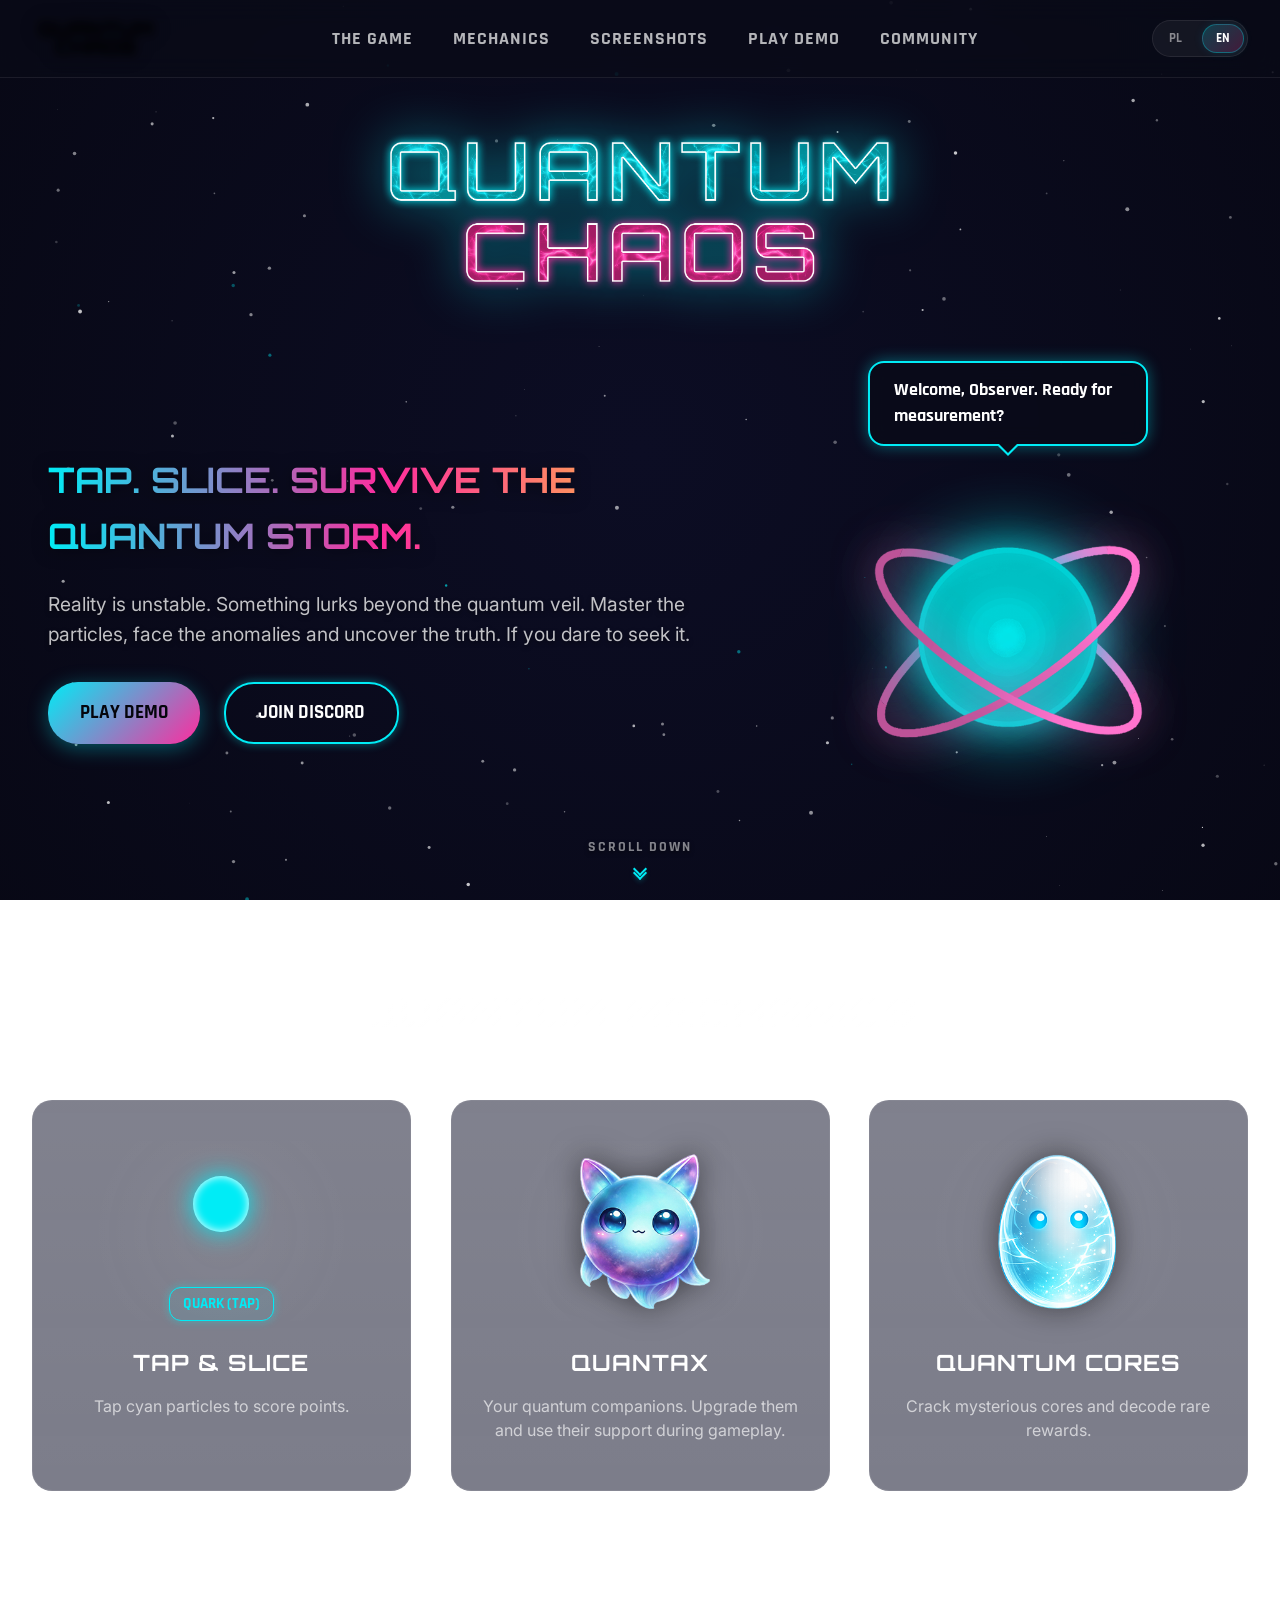
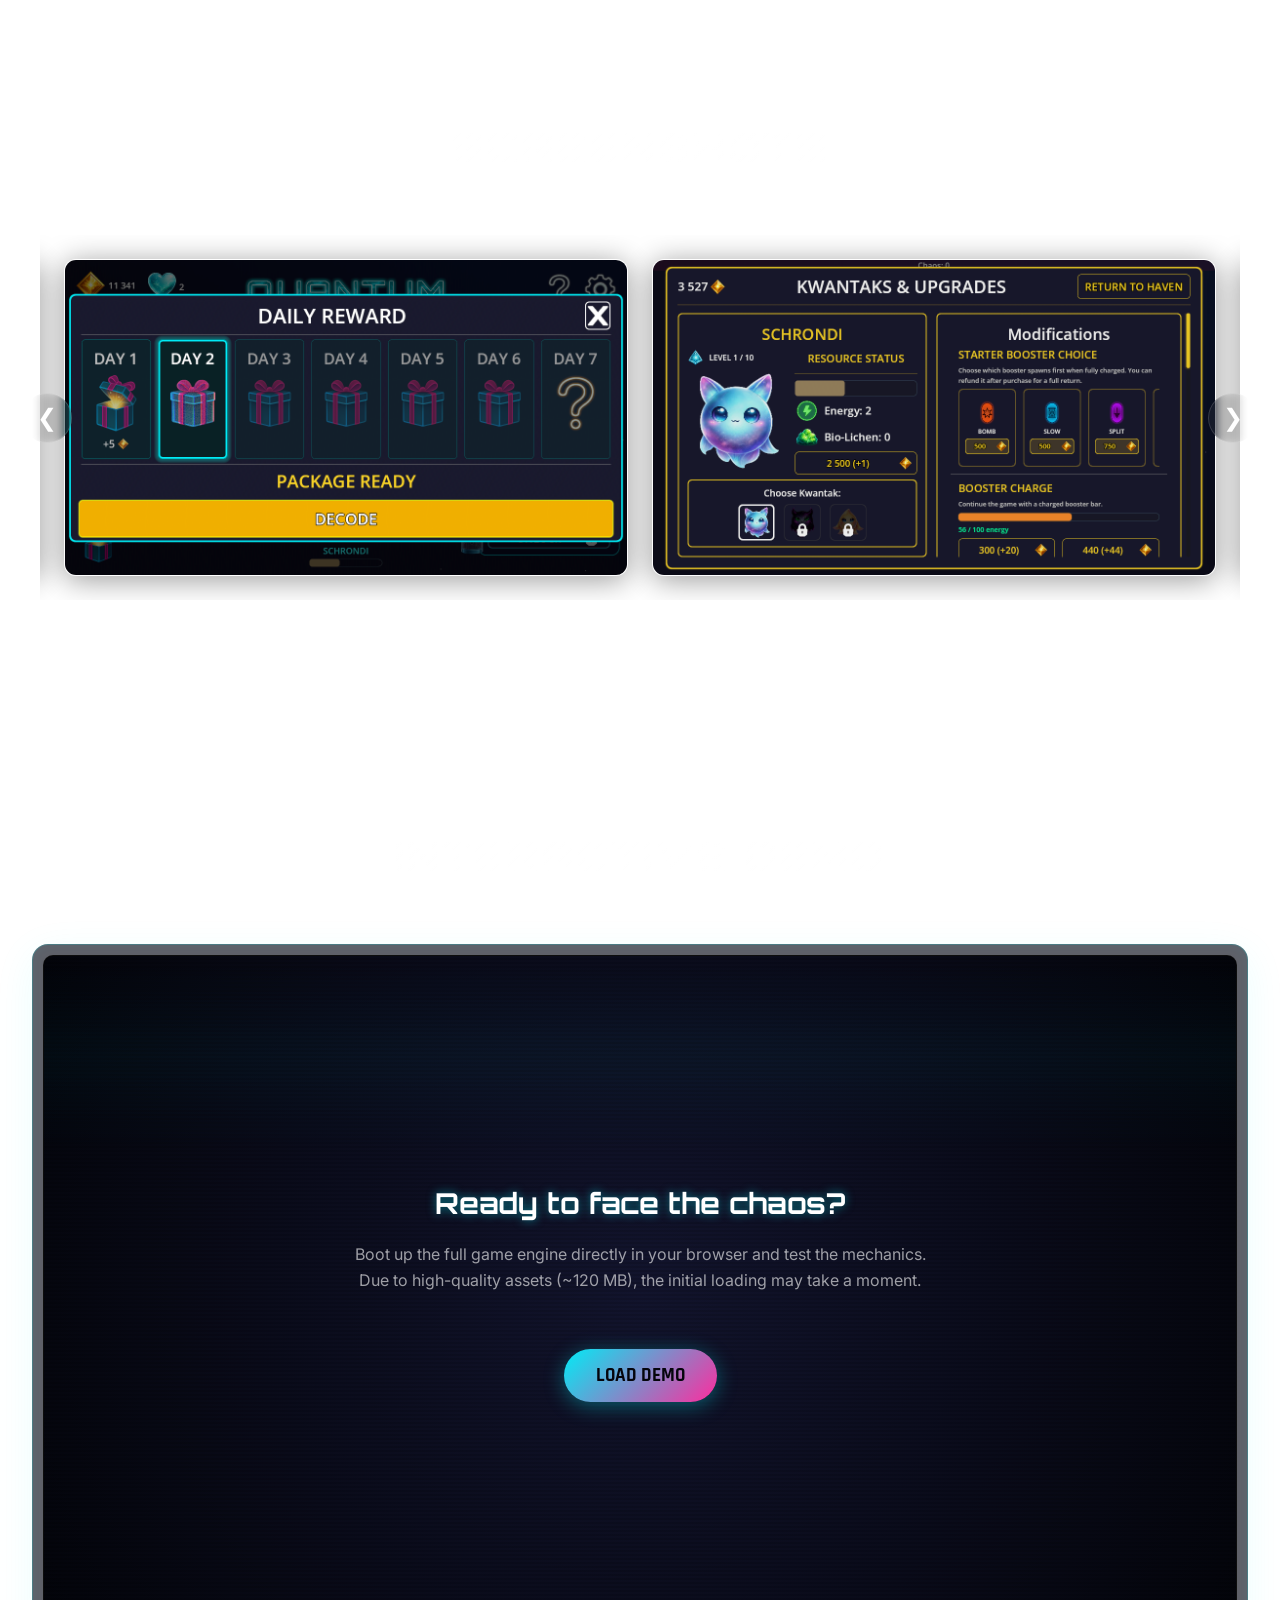
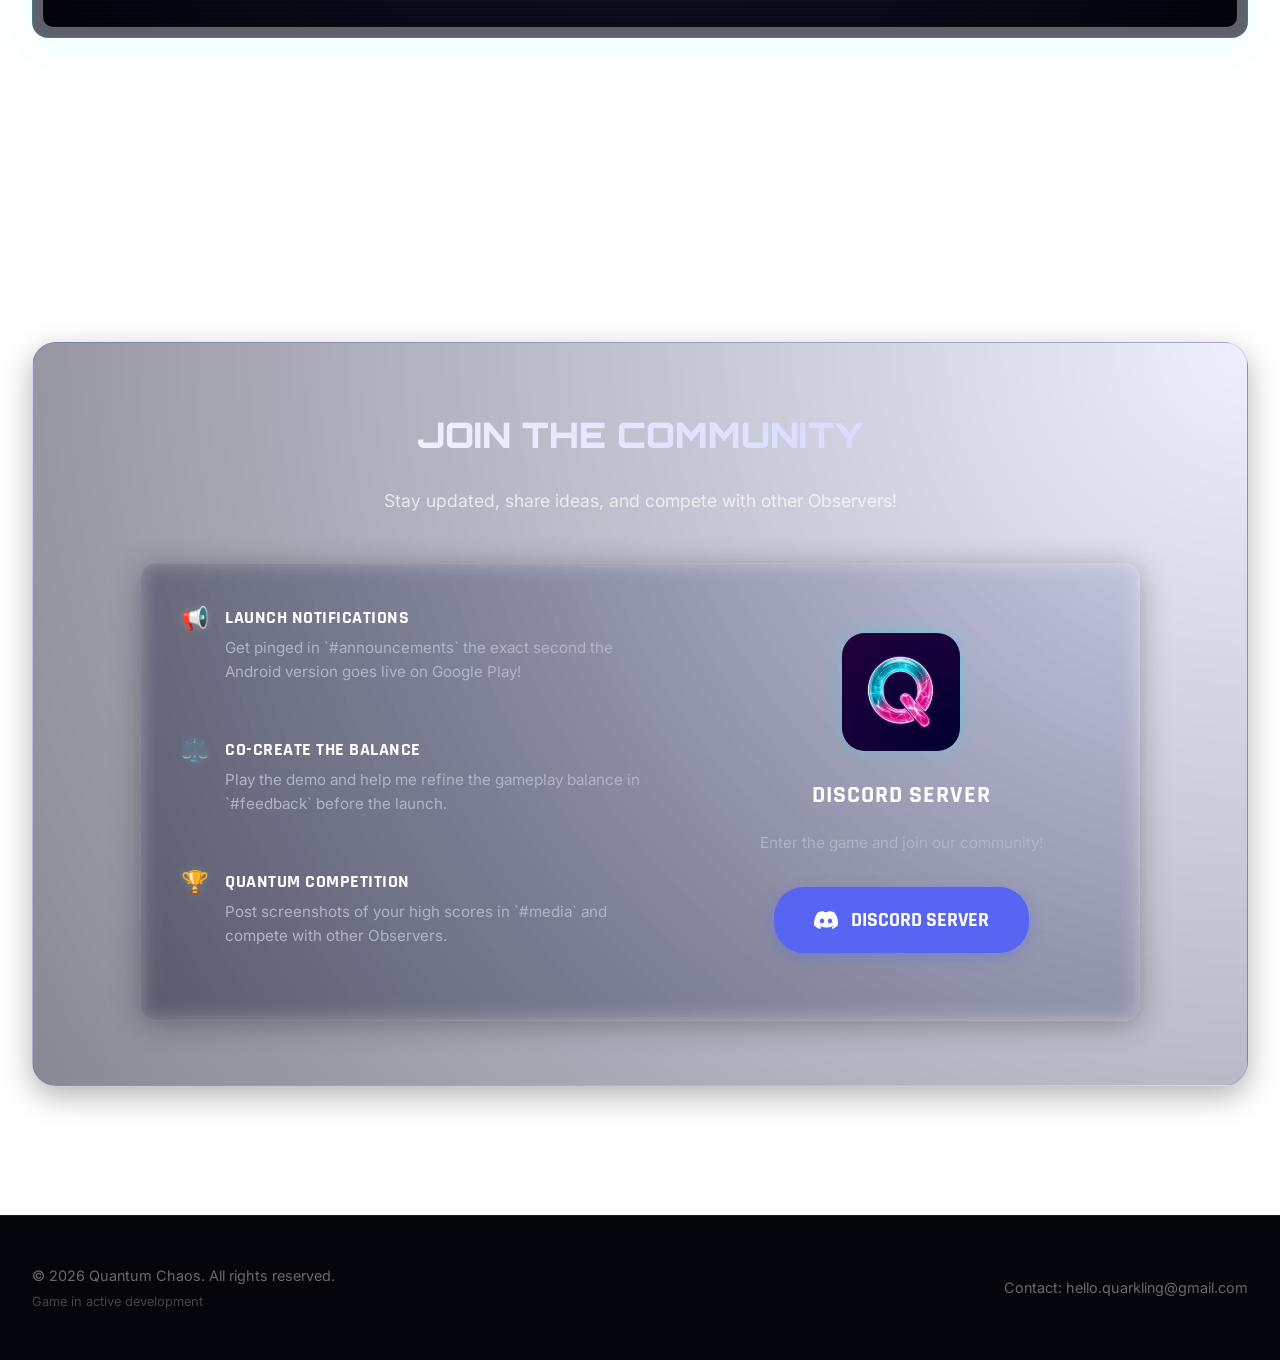
==== commit 58d1f312: "Add VideoGame Schema markup, iframe title, and translate alt attributes for better SEO" ====
--- a/index.html
+++ b/index.html
@@ -16,6 +16,30 @@
         rel="stylesheet">
 
     <link rel="stylesheet" href="style.css?v=1.0.3">
+    
+    <!-- JSON-LD Structured Data -->
+    <script type="application/ld+json">
+    {
+      "@context": "https://schema.org",
+      "@type": "VideoGame",
+      "name": "Quantum Chaos",
+      "description": "An arcade sci-fi mobile game set in a dark quantum universe. Master the particles, face the anomalies, and survive the quantum storm.",
+      "author": {
+        "@type": "Person",
+        "name": "Bartek"
+      },
+      "genre": ["Arcade", "Action", "Sci-Fi"],
+      "gamePlatform": ["Android", "Web Browser"],
+      "applicationCategory": "Game",
+      "operatingSystem": "Android",
+      "offers": {
+        "@type": "Offer",
+        "price": "0.00",
+        "priceCurrency": "USD"
+      },
+      "keywords": "arcade, action, quantum, sci-fi, mobile game, tap and slice"
+    }
+    </script>
 </head>
 
 <body>
@@ -143,7 +167,7 @@
                         <div class="card-glow magenta"></div>
                         <div class="card-visual">
                             <div class="kwantak-bounce-wrapper">
-                                <img src="Assets/Shrondi_front_256.png" alt="Kwanciak Schrondi" class="card-screenshot"
+                                <img src="Assets/Shrondi_front_256.png" alt="Quantax Schrondi companion" class="card-screenshot"
                                     id="interactive-kwantak-img">
                             </div>
                         </div>
@@ -157,7 +181,7 @@
                         <div class="card-glow gold"></div>
                         <div class="card-visual">
                             <div class="core-float-wrapper">
-                                <img src="Assets/Core_Standard/QuantumCore_Standard_With_Eyes.png" alt="Rdzeń Kwantowy"
+                                <img src="Assets/Core_Standard/QuantumCore_Standard_With_Eyes.png" alt="Quantum Core"
                                     class="card-screenshot" id="interactive-core-img">
                             </div>
                         </div>
@@ -219,7 +243,7 @@
                                     style="margin-top: 1.5rem;">Load Demo</button>
                             </div>
                         </div>
-                        <iframe id="game-iframe" src="" frameborder="0" allowfullscreen
+                        <iframe id="game-iframe" src="" frameborder="0" allowfullscreen title="Quantum Chaos Interactive WebGL Demo"
                             style="display: none; width: 100%; height: 100%;"></iframe>
                         <button id="fullscreen-btn" class="fullscreen-btn" style="display: none;" title="Pełny ekran">
                             <svg viewBox="0 0 24 24" width="24" height="24" stroke="currentColor" stroke-width="2"
